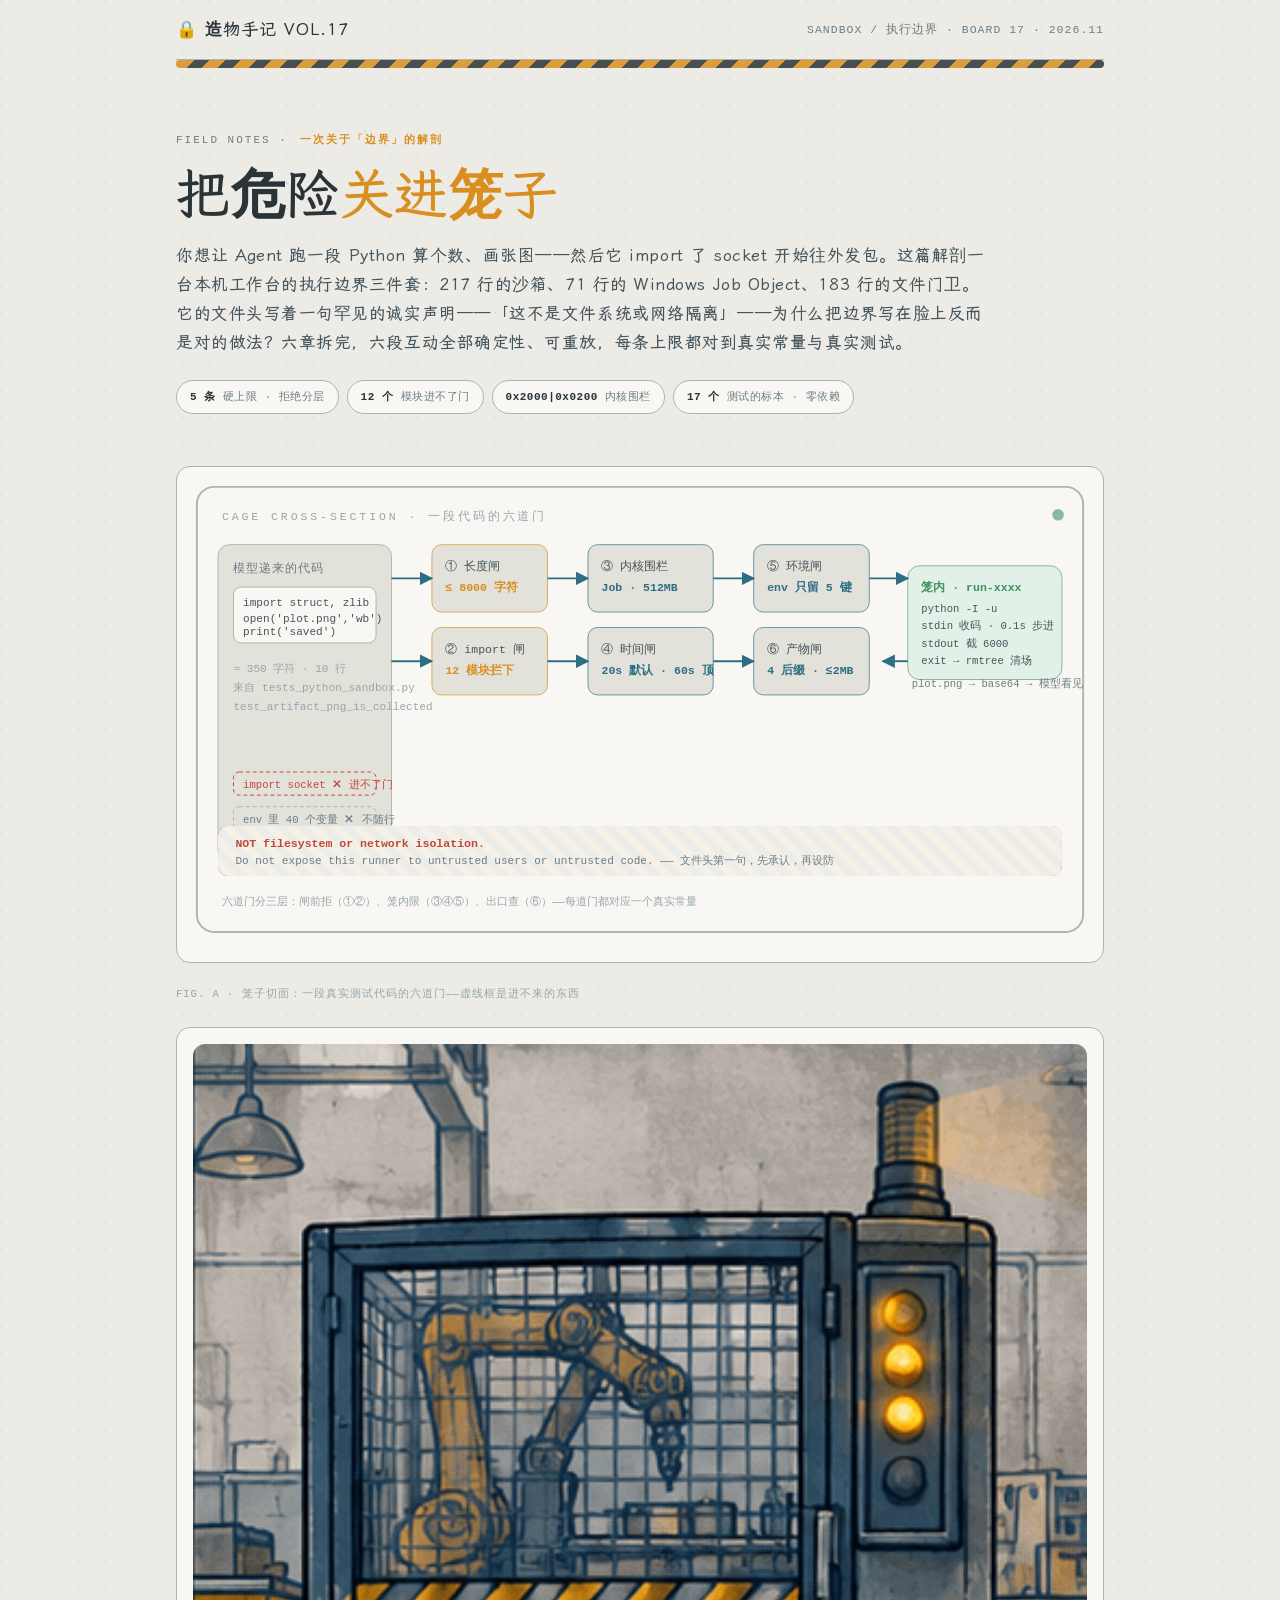
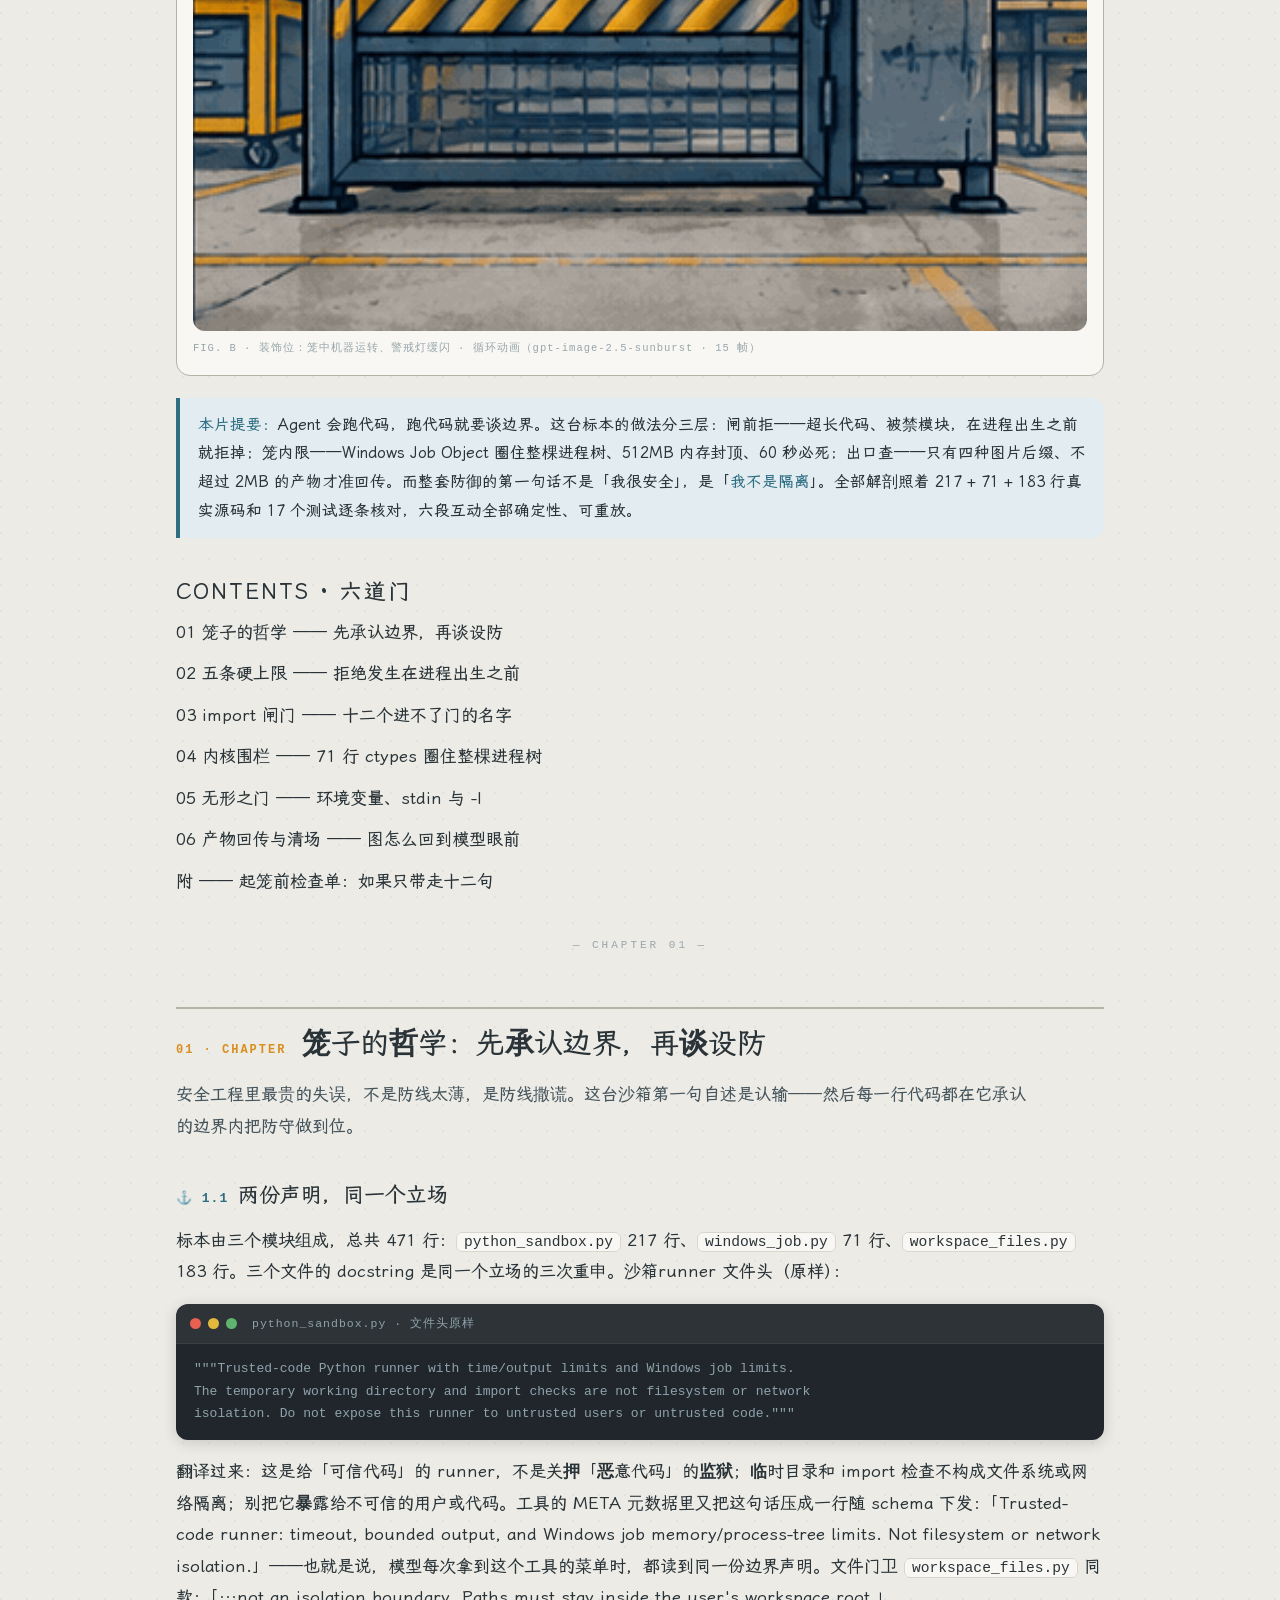
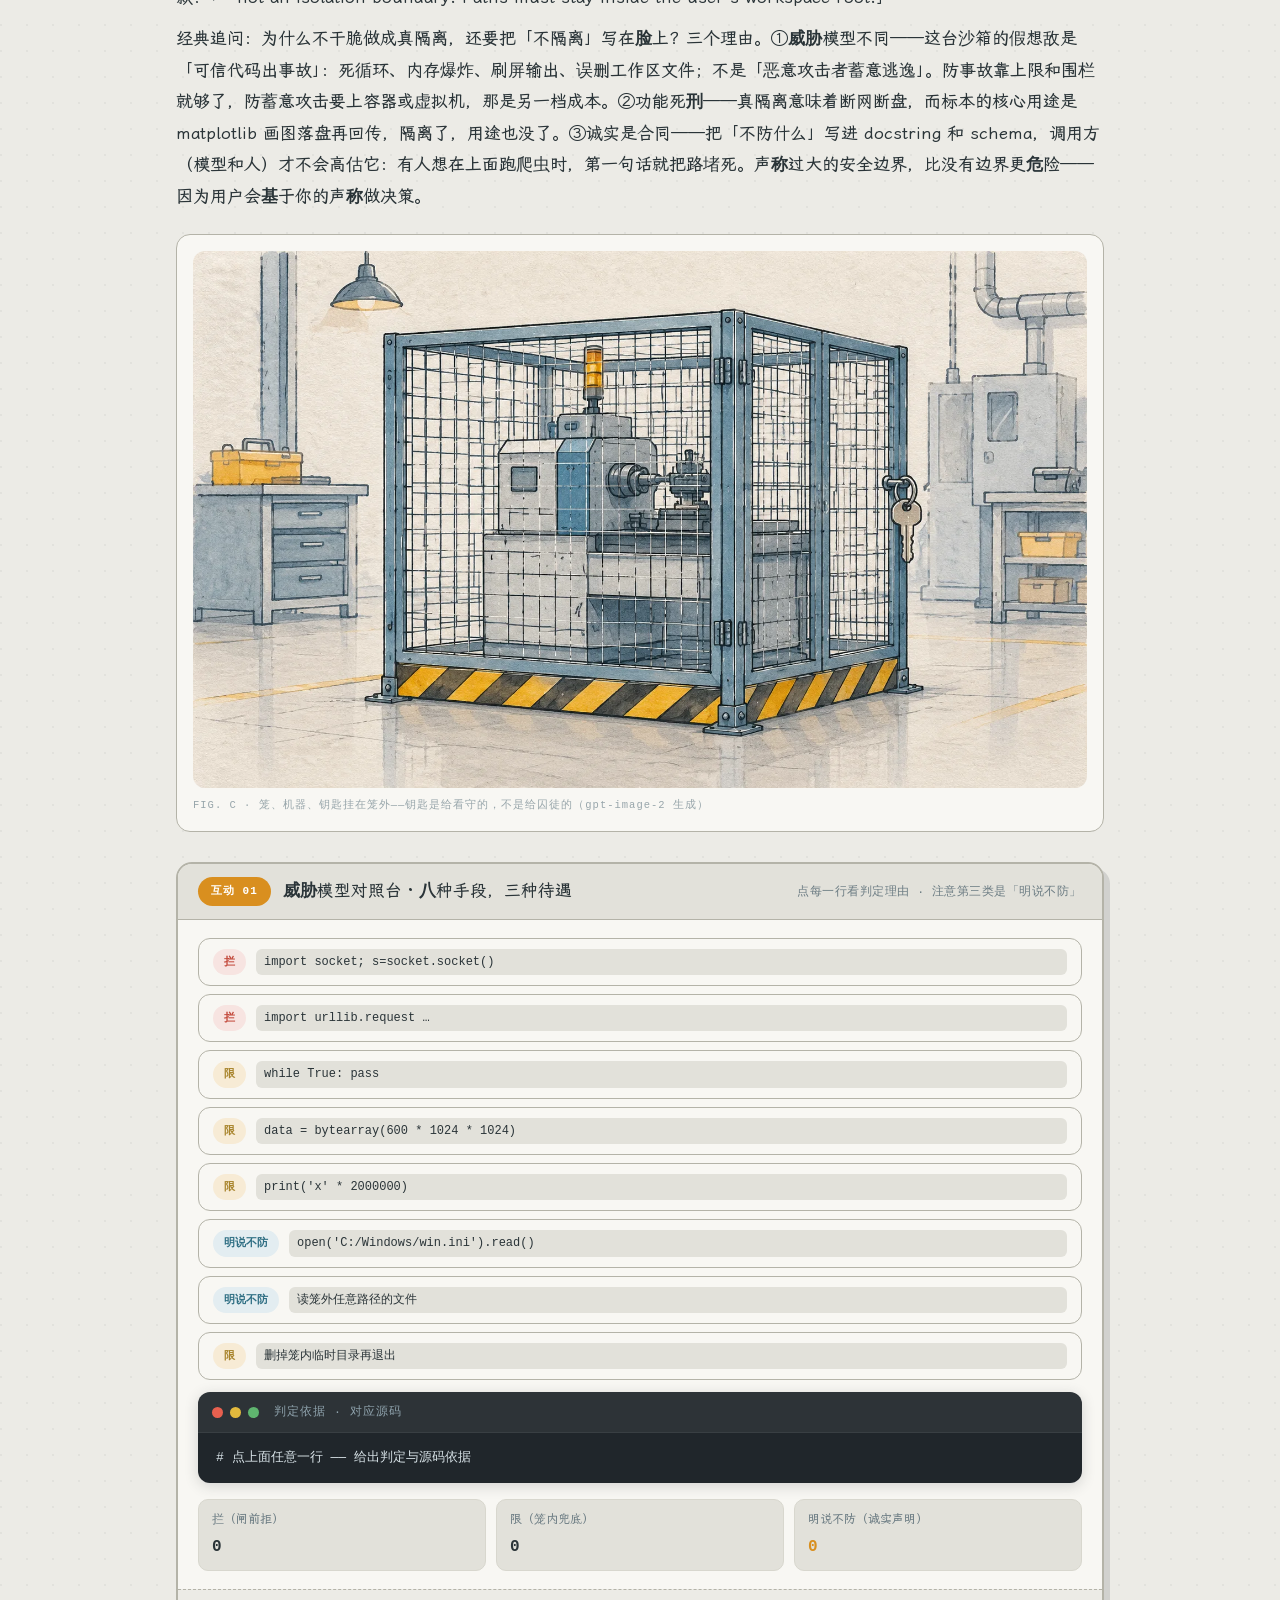
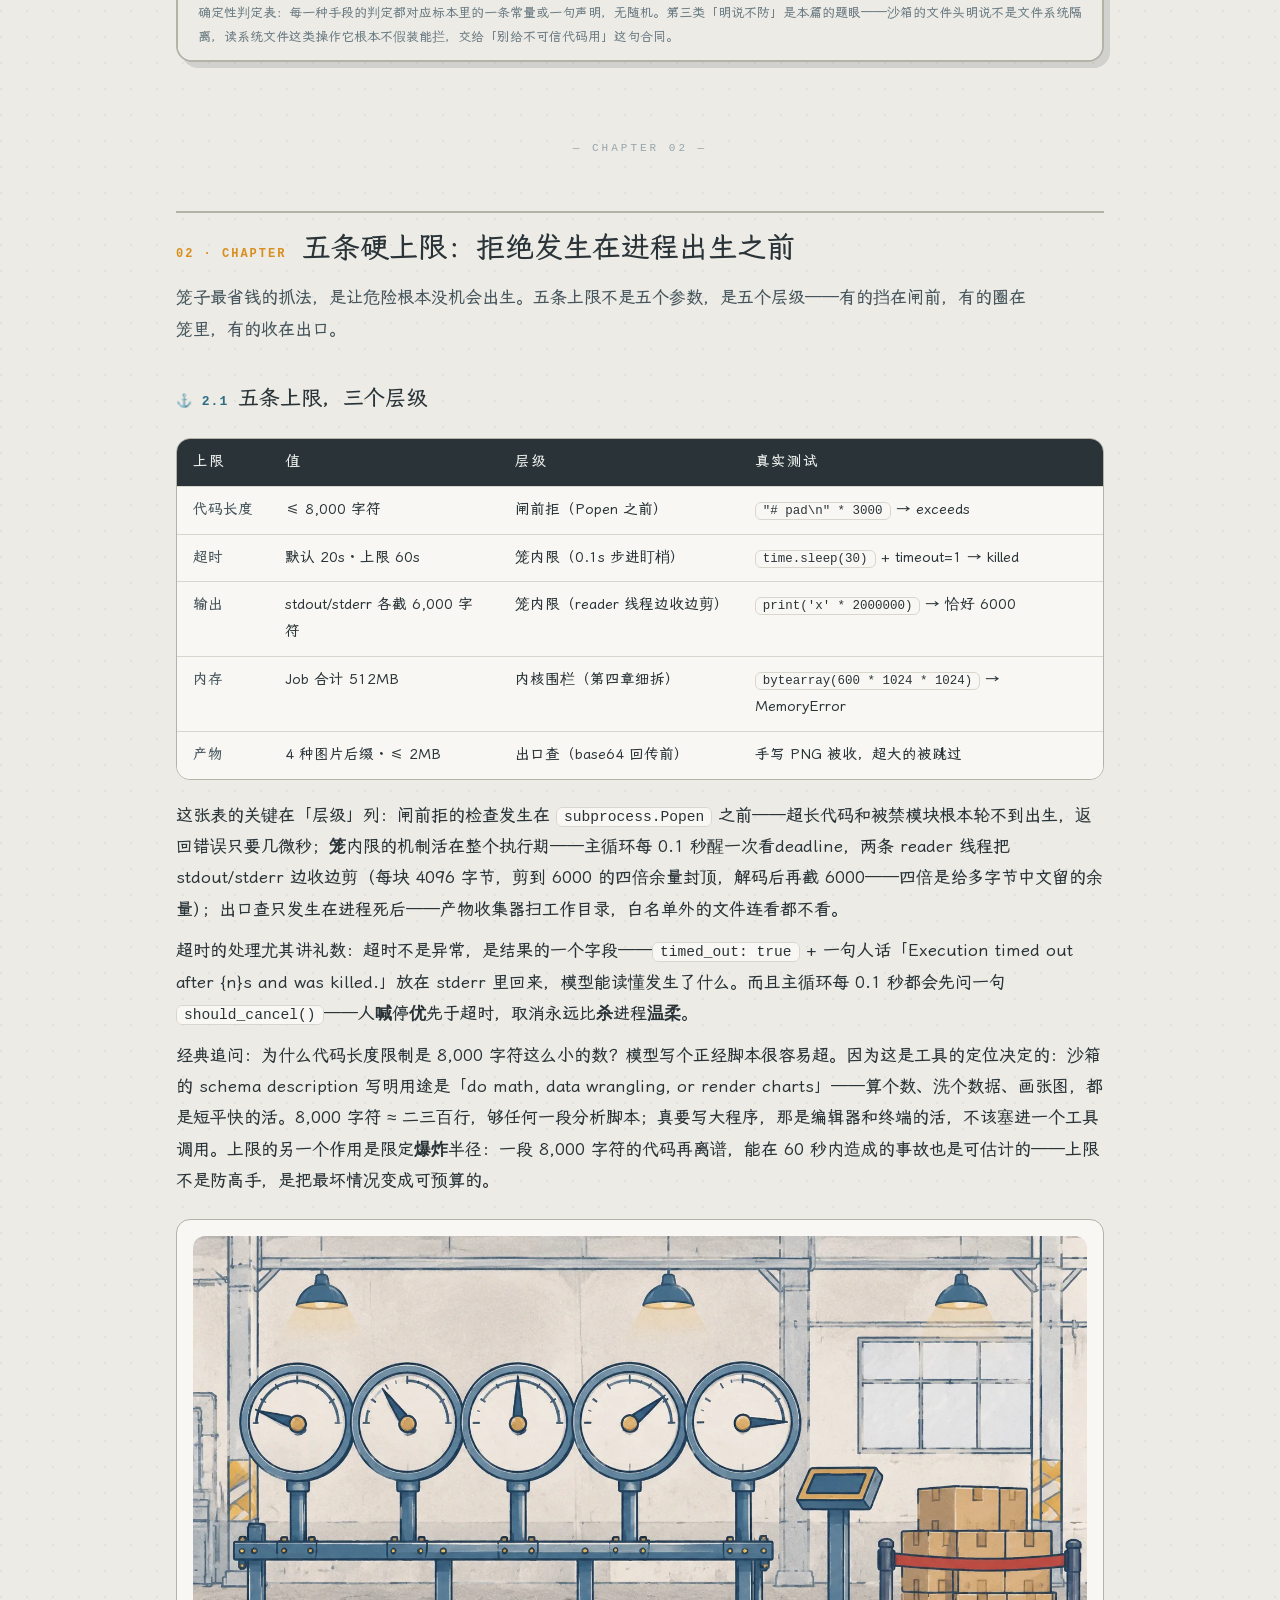
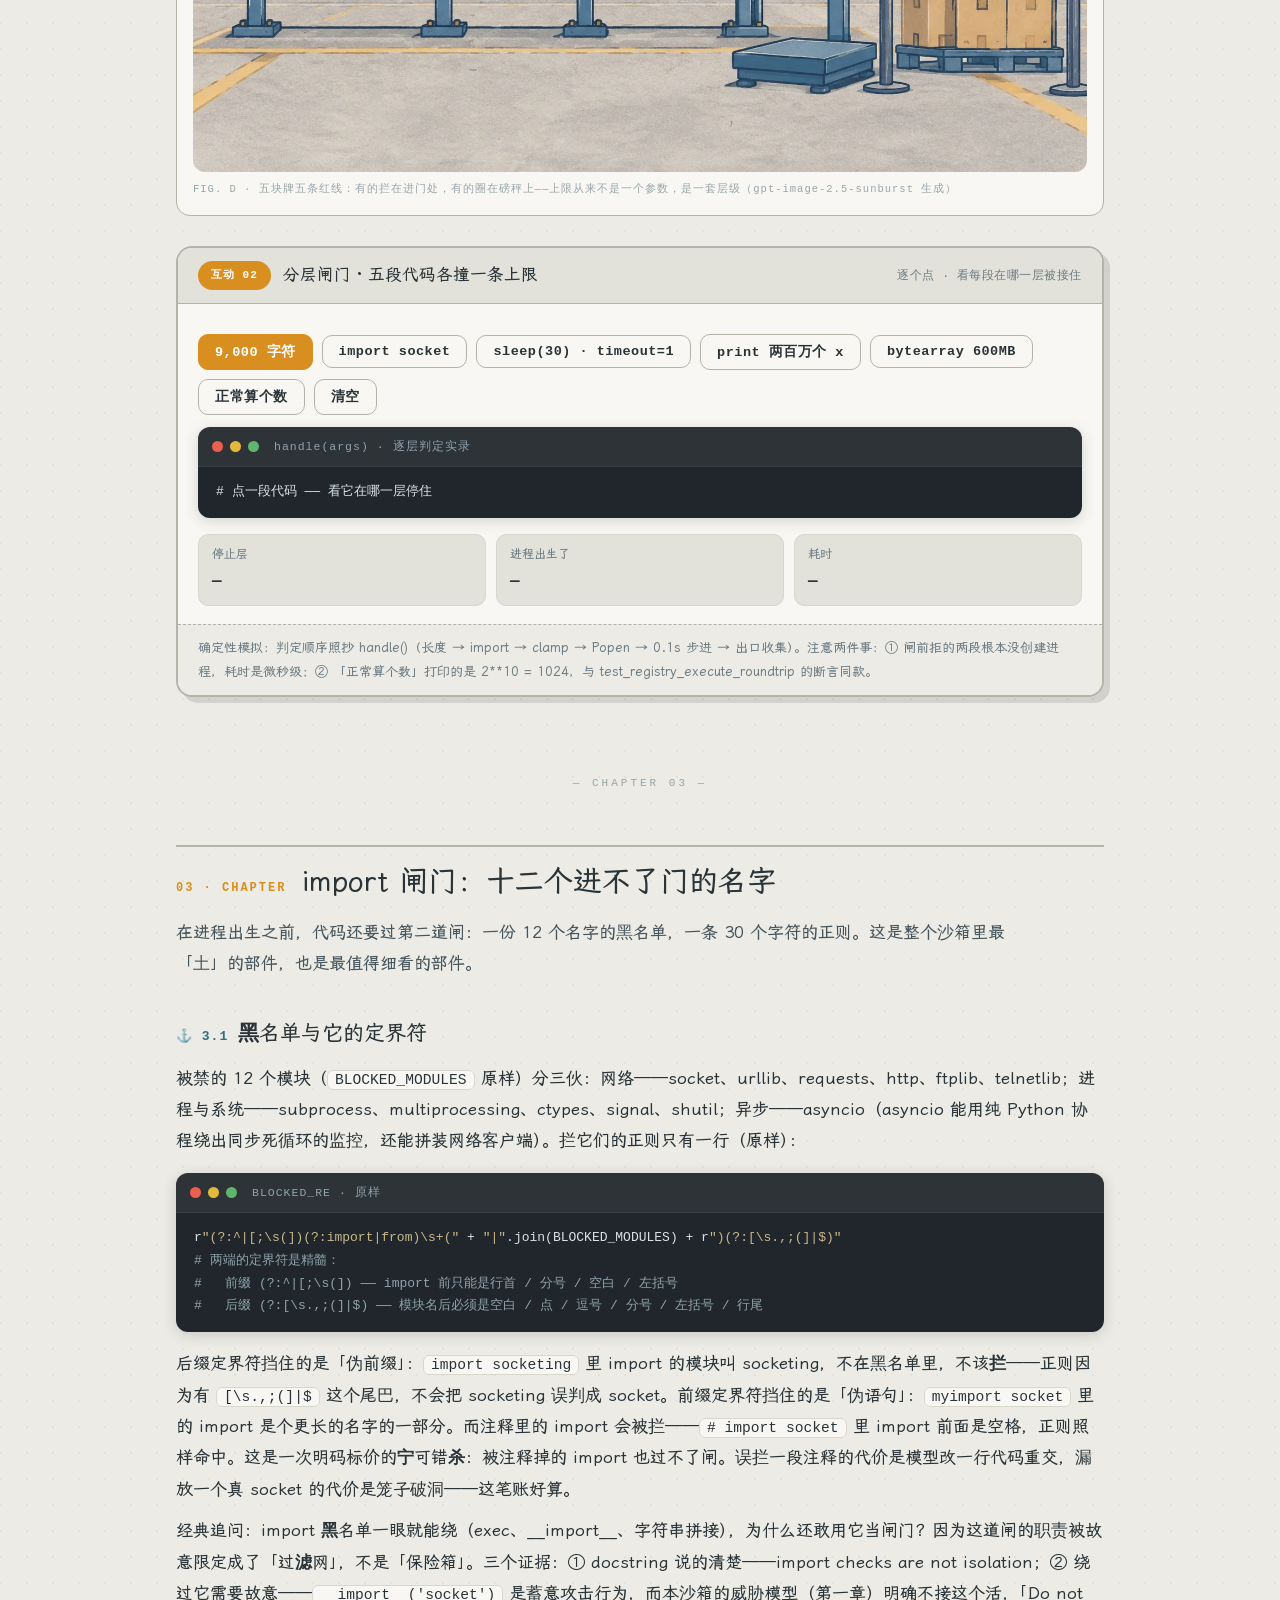
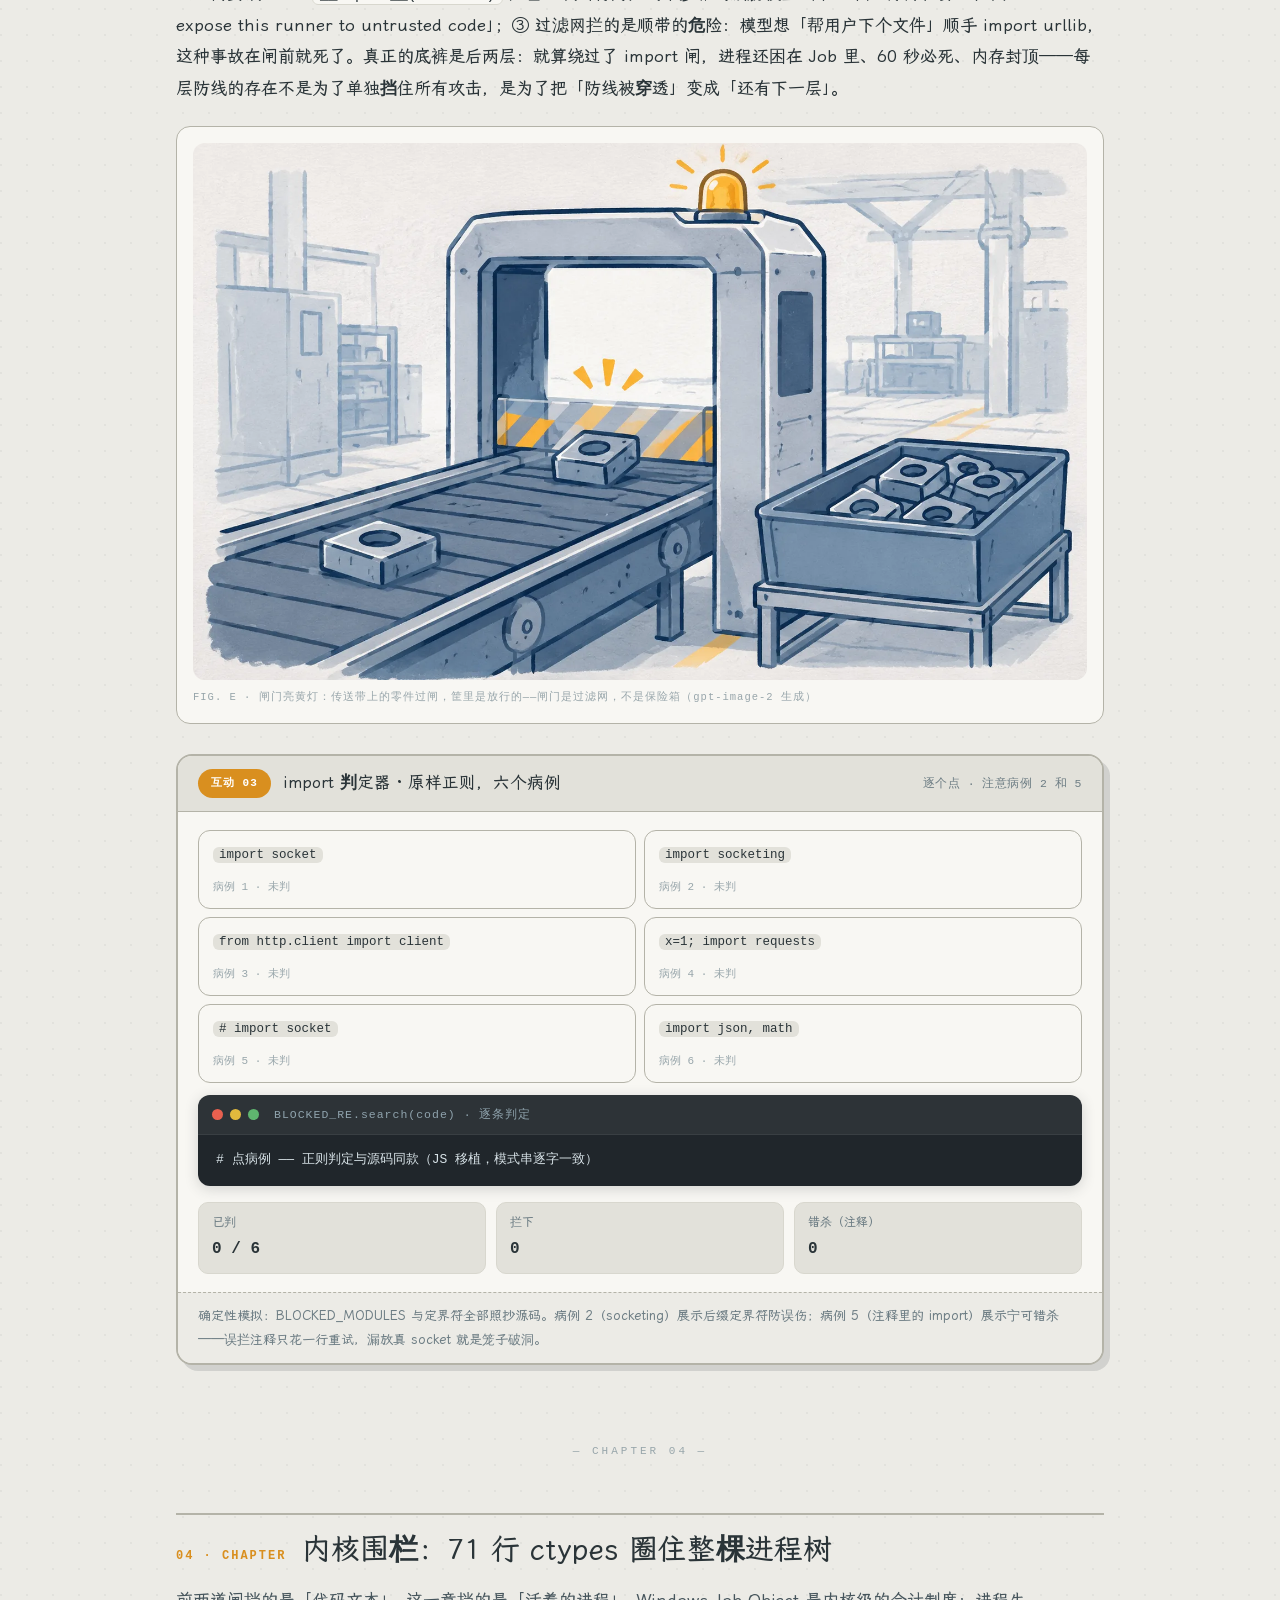
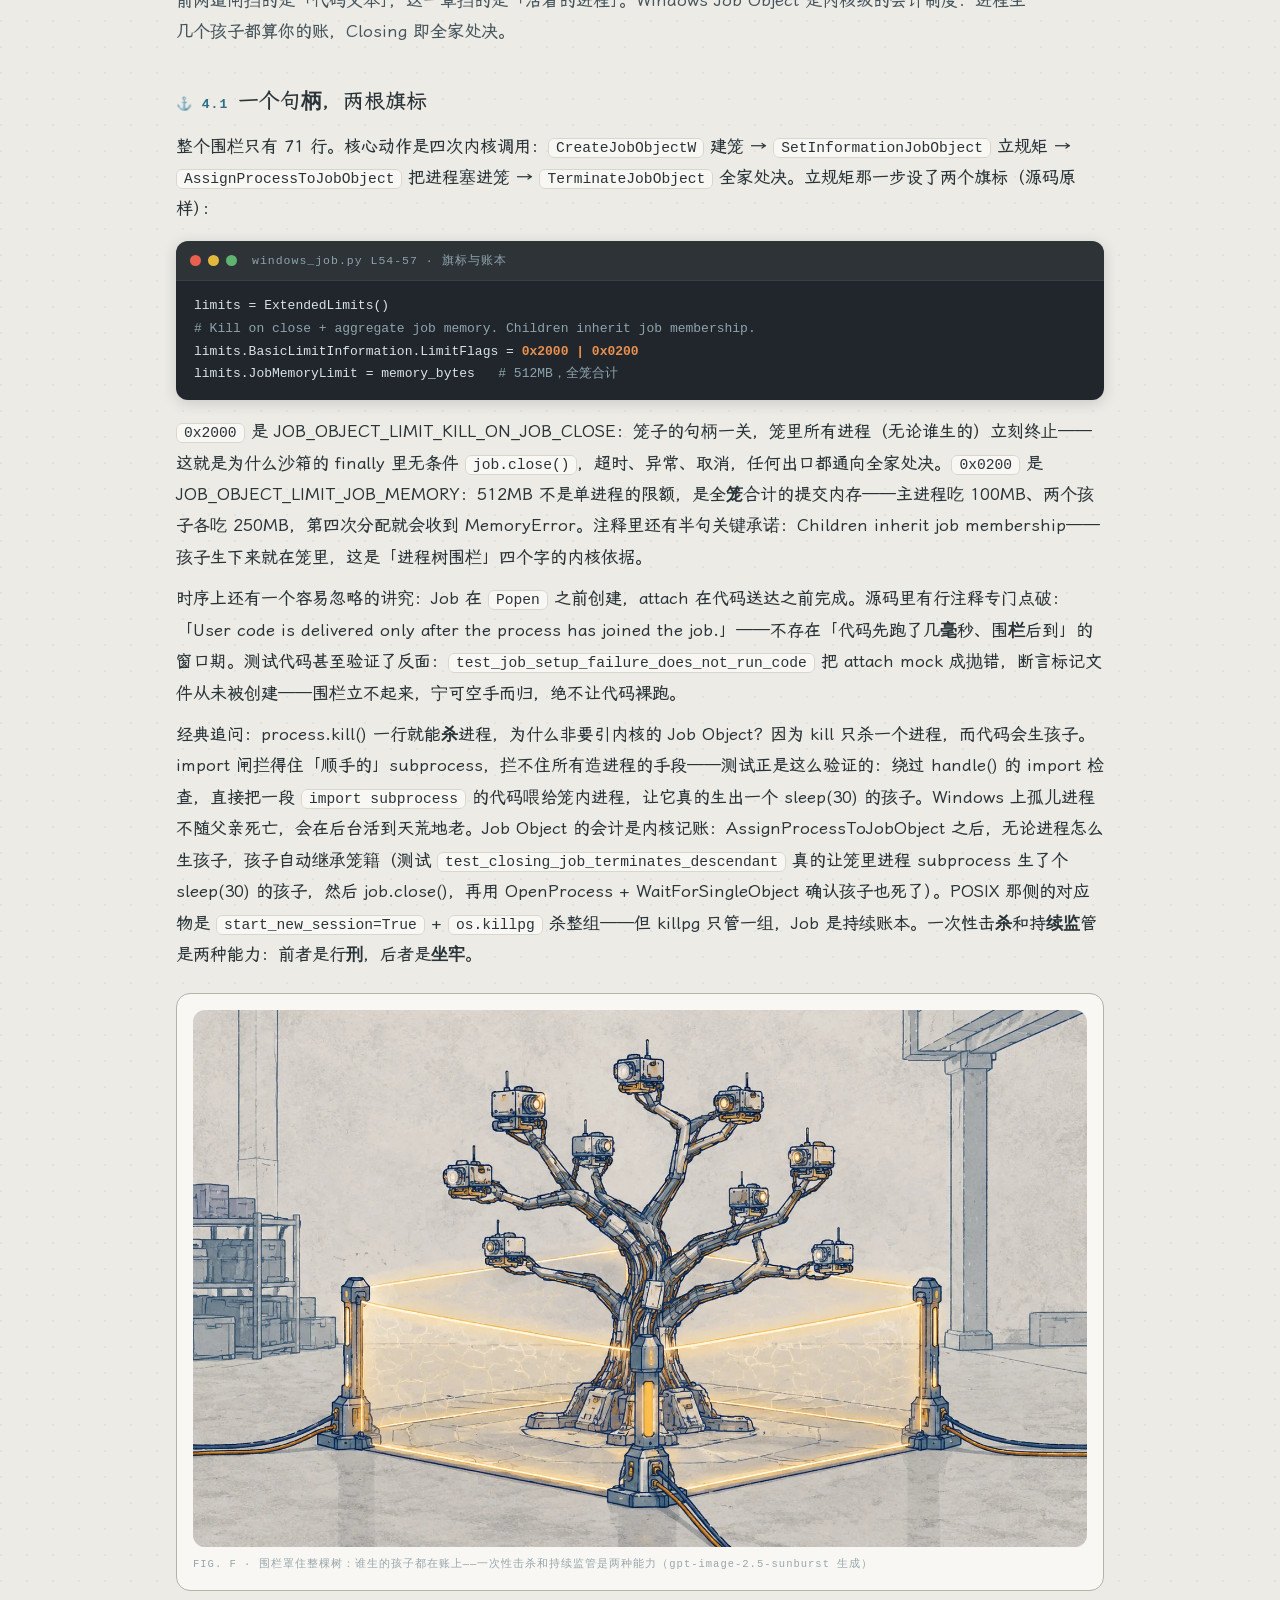
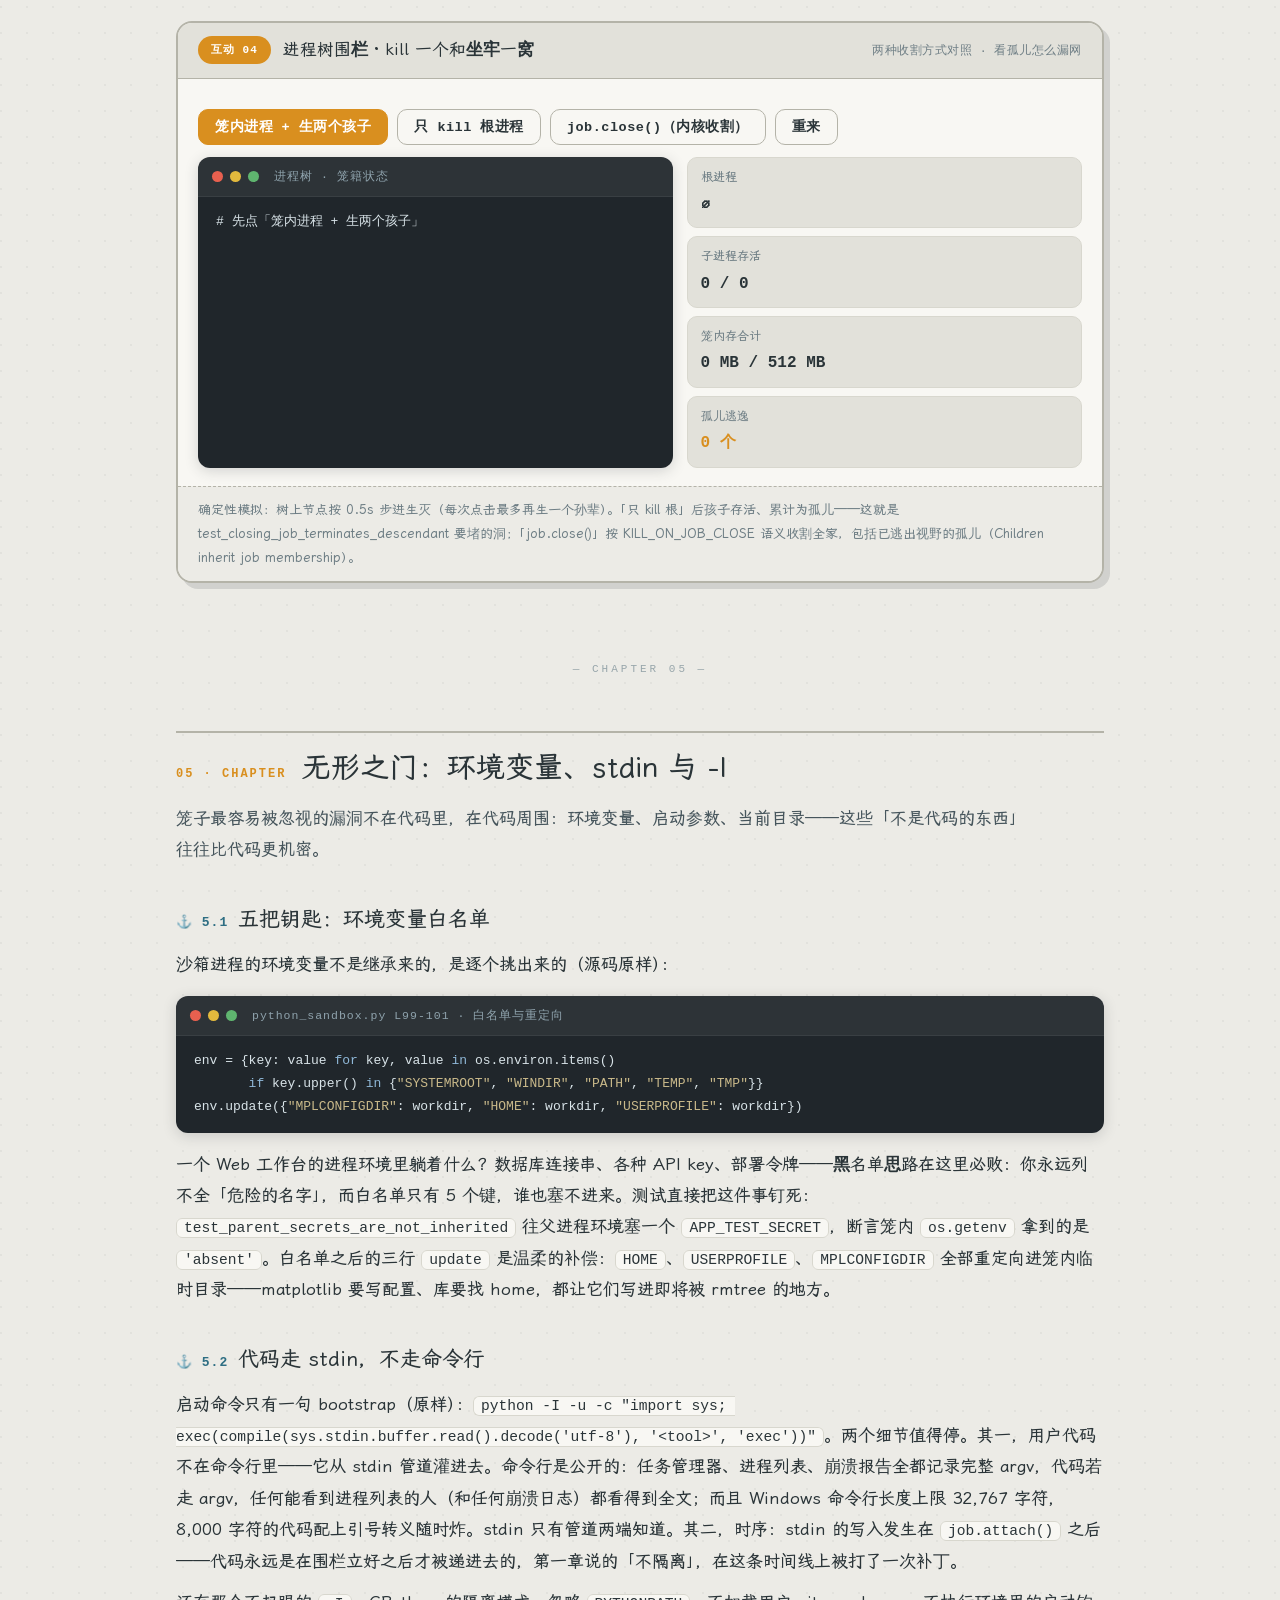
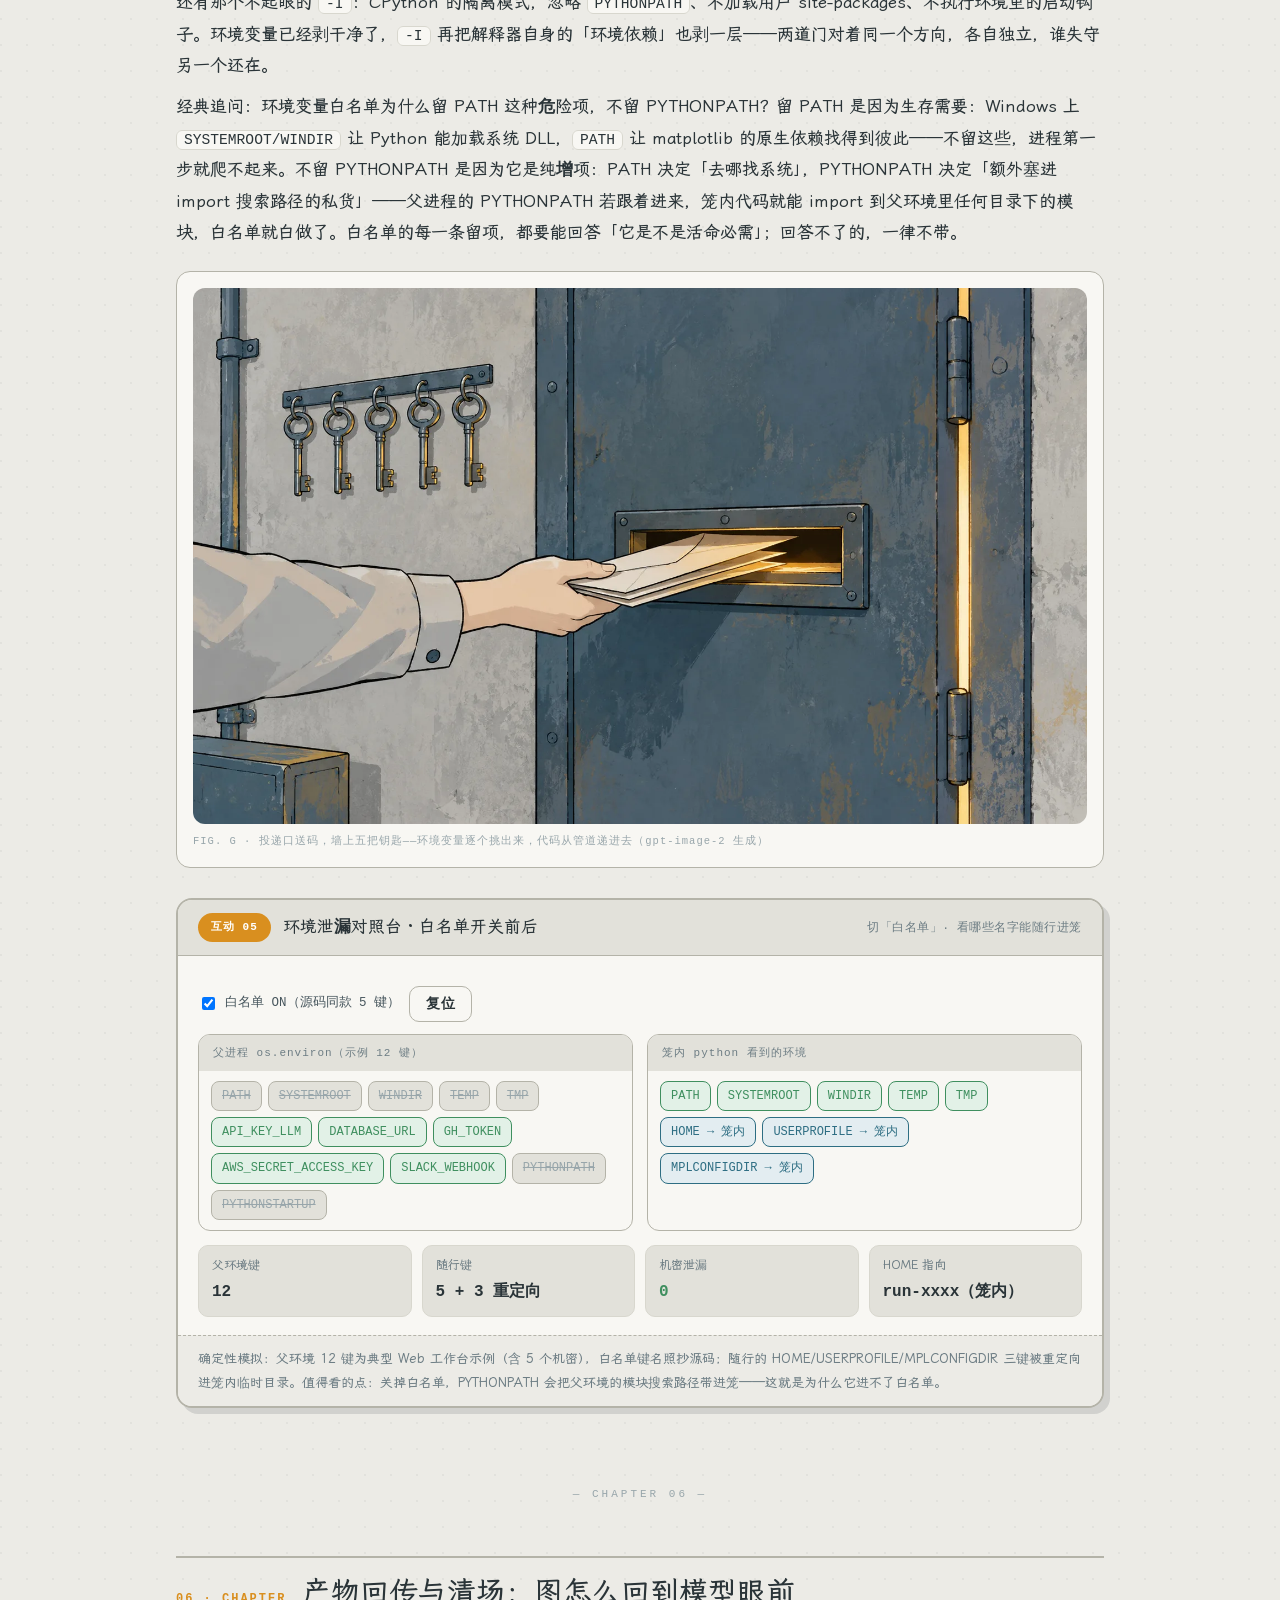
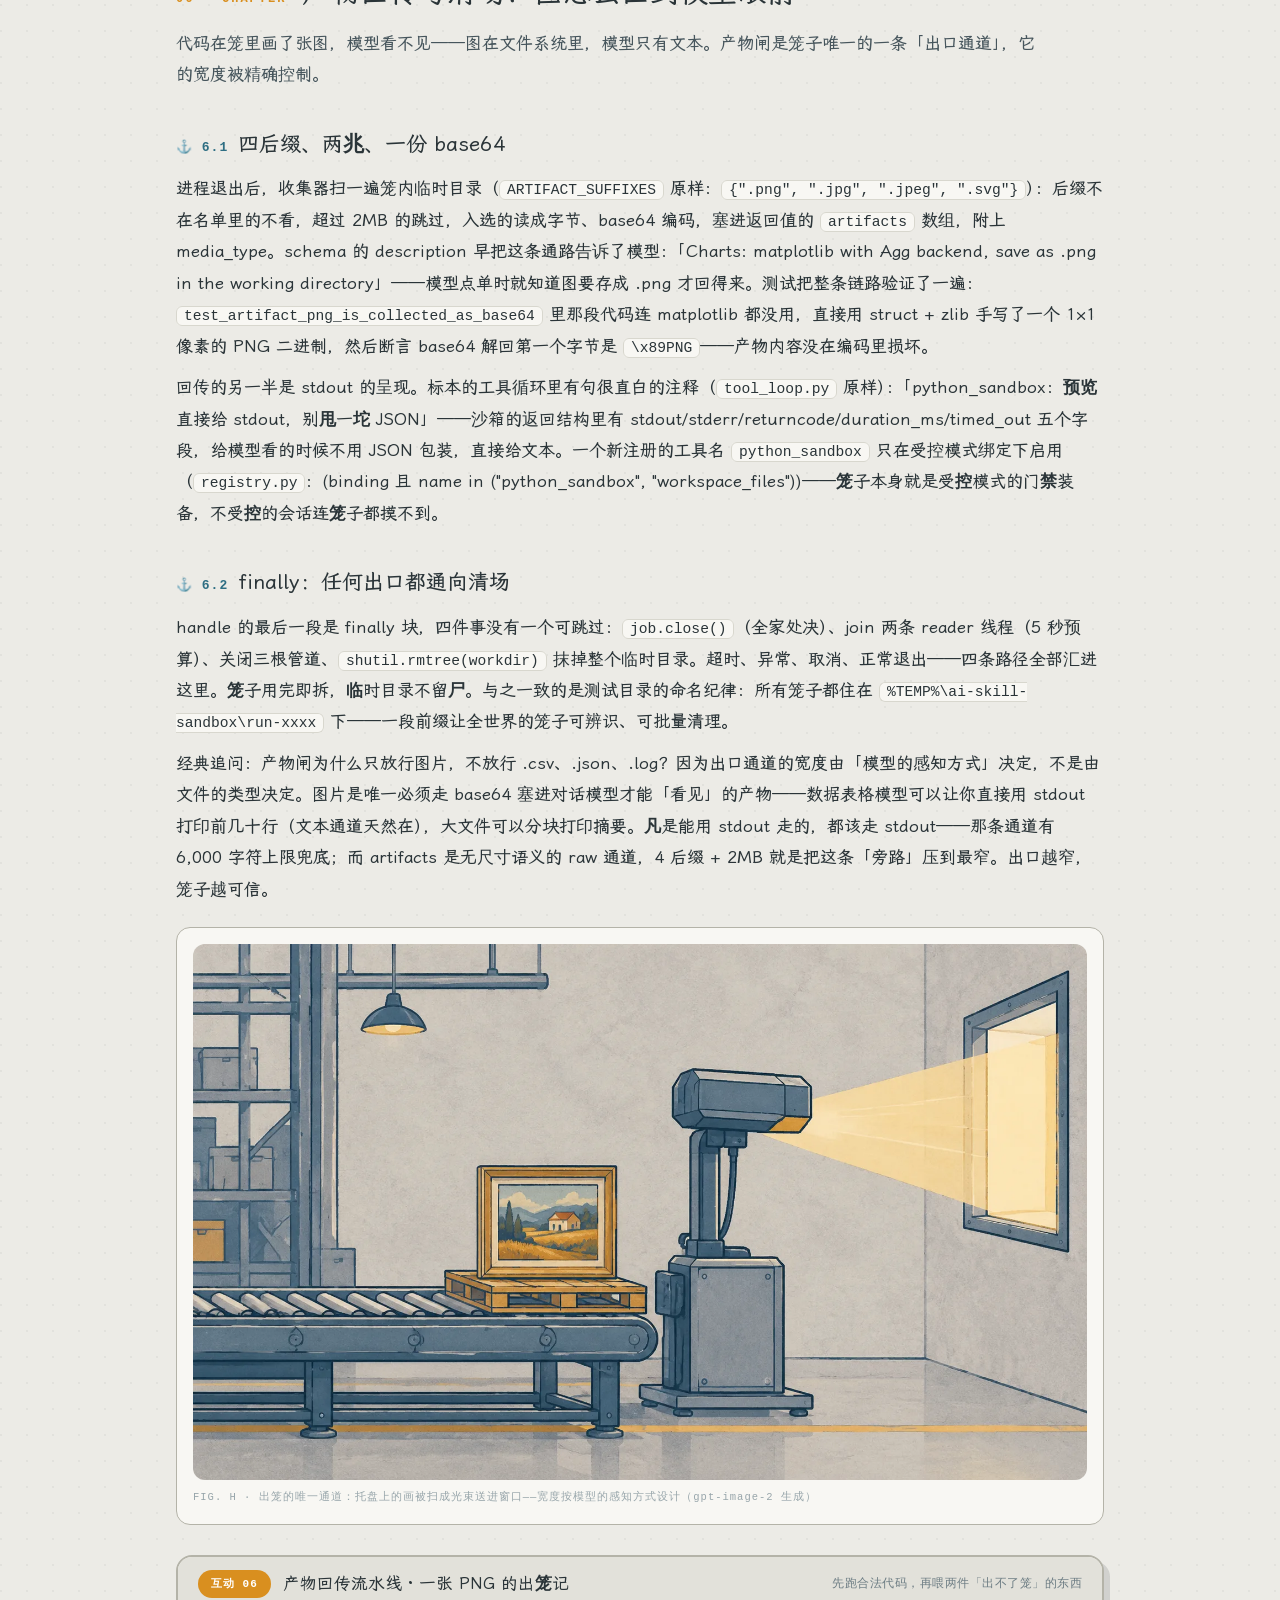
==== index.html @ 7093a80c "VOL.17 Sandbox: six chapters, six deterministic demos, seven GPT-family illustrations" ====
<!DOCTYPE html>
<html lang="zh-CN">
<head>
<meta charset="UTF-8">
<meta name="viewport" content="width=device-width, initial-scale=1.0">
<title>把危险关进笼子 · 造物手记 VOL.17</title>
<link rel="icon" href="data:,">
<link rel="stylesheet" href="assets/style.css">
</head>
<body>
<div class="wrap">
<div class="topbar">
  <div class="brand">🔒 造物手记 VOL.17</div>
  <div class="edition">SANDBOX / 执行边界 · BOARD 17 · 2026.11</div>
</div>
<div class="hazard"></div>
<div class="hero">
  <div class="eyebrow">FIELD NOTES · <b>一次关于「边界」的解剖</b></div>
  <h1>把危险<em>关进笼子</em>
  <span class="sub">你想让 Agent 跑一段 Python 算个数、画张图——然后它 import 了 socket 开始往外发包。这篇解剖一台本机工作台的执行边界三件套：217 行的沙箱、71 行的 Windows Job Object、183 行的文件门卫。它的文件头写着一句罕见的诚实声明——<b>「这不是文件系统或网络隔离」</b>——为什么把边界写在脸上反而是对的做法？六章拆完，六段互动全部确定性、可重放，每条上限都对到真实常量与真实测试。</span>
  </h1>
  <div class="hero-meta">
    <span class="pill"><b>5 条</b> 硬上限 · 拒绝分层</span>
    <span class="pill"><b>12 个</b> 模块进不了门</span>
    <span class="pill"><b>0x2000|0x0200</b> 内核围栏</span>
    <span class="pill"><b>17 个</b> 测试的标本 · 零依赖</span>
  </div>
</div>
<div class="fig">
<svg viewBox="0 0 928 470" width="100%" role="img" aria-label="笼子切面：一段代码要过六道门才能进笼、出笼">
  <defs>
    <marker id="sar" viewBox="0 0 10 10" refX="9" refY="5" markerWidth="7" markerHeight="7" orient="auto"><path d="M0 0L10 5L0 10z" fill="var(--steel)"/></marker>
    <pattern id="hz" width="16" height="16" patternTransform="rotate(-45)" patternUnits="userSpaceOnUse"><rect width="8" height="16" fill="var(--ink)"/><rect x="8" width="8" height="16" fill="var(--orange)"/></pattern>
  </defs>
  <rect x="4" y="4" width="920" height="462" rx="18" fill="var(--card)" stroke="var(--line-strong)" stroke-width="2"/>
  <text x="30" y="38" font-family="Consolas,monospace" font-size="12" letter-spacing="3" fill="var(--faint)">CAGE CROSS-SECTION · 一段代码的六道门</text>
  <circle cx="898" cy="33" r="6" fill="var(--green)"><animate attributeName="opacity" values="1;.25;1" dur="1.6s" repeatCount="indefinite"/></circle>
  <rect x="26" y="64" width="180" height="330" rx="12" fill="var(--paper-deep)" stroke="var(--line-strong)"/>
  <text x="42" y="92" font-family="Consolas,monospace" font-size="12" fill="var(--muted)" letter-spacing="1">模型递来的代码</text>
  <g font-family="Consolas,monospace" font-size="11.5" fill="var(--ink-soft)">
    <rect x="42" y="108" width="148" height="58" rx="8" fill="var(--card)" stroke="var(--line-strong)"/>
    <text x="52" y="128">import struct, zlib</text>
    <text x="52" y="144">open('plot.png','wb')</text>
    <text x="52" y="158">print('saved')</text>
    <text x="42" y="196" fill="var(--faint)">≈ 350 字符 · 10 行</text>
    <text x="42" y="216" fill="var(--faint)">来自 tests_python_sandbox.py</text>
    <text x="42" y="236" fill="var(--faint)">test_artifact_png_is_collected</text>
  </g>
  <rect x="42" y="300" width="148" height="24" rx="6" fill="none" stroke="var(--red)" stroke-dasharray="4 3"/>
  <text x="52" y="317" font-family="Consolas,monospace" font-size="11" fill="var(--red)">import socket ✕ 进不了门</text>
  <rect x="42" y="336" width="148" height="24" rx="6" fill="none" stroke="var(--line-strong)" stroke-dasharray="4 3"/>
  <text x="52" y="353" font-family="Consolas,monospace" font-size="11" fill="var(--muted)">env 里 40 个变量 ✕ 不随行</text>
  <g font-family="Consolas,monospace" font-size="12">
    <g><rect x="248" y="64" width="120" height="70" rx="10" fill="var(--paper-deep)" stroke="var(--orange)" stroke-opacity=".7"/><text x="262" y="90" fill="var(--ink-soft)">① 长度闸</text><text x="262" y="112" fill="var(--orange)" font-weight="700">≤ 8000 字符</text><path d="M206 99 H248" stroke="var(--steel)" stroke-width="2" marker-end="url(#sar)"/></g>
    <g><rect x="248" y="150" width="120" height="70" rx="10" fill="var(--paper-deep)" stroke="var(--orange)" stroke-opacity=".7"/><text x="262" y="176" fill="var(--ink-soft)">② import 闸</text><text x="262" y="198" fill="var(--orange)" font-weight="700">12 模块拦下</text><path d="M206 185 H248" stroke="var(--steel)" stroke-width="2" marker-end="url(#sar)"/></g>
    <g><rect x="410" y="64" width="130" height="70" rx="10" fill="var(--paper-deep)" stroke="var(--steel)" stroke-opacity=".7"/><text x="424" y="90" fill="var(--ink-soft)">③ 内核围栏</text><text x="424" y="112" fill="var(--steel)" font-weight="700">Job · 512MB</text><path d="M368 99 H410" stroke="var(--steel)" stroke-width="2" marker-end="url(#sar)"/></g>
    <g><rect x="410" y="150" width="130" height="70" rx="10" fill="var(--paper-deep)" stroke="var(--steel)" stroke-opacity=".7"/><text x="424" y="176" fill="var(--ink-soft)">④ 时间闸</text><text x="424" y="198" fill="var(--steel)" font-weight="700">20s 默认 · 60s 顶</text><path d="M368 185 H410" stroke="var(--steel)" stroke-width="2" marker-end="url(#sar)"/></g>
    <g><rect x="582" y="64" width="120" height="70" rx="10" fill="var(--paper-deep)" stroke="var(--steel)" stroke-opacity=".7"/><text x="596" y="90" fill="var(--ink-soft)">⑤ 环境闸</text><text x="596" y="112" fill="var(--steel)" font-weight="700">env 只留 5 键</text><path d="M540 99 H582" stroke="var(--steel)" stroke-width="2" marker-end="url(#sar)"/></g>
    <g><rect x="582" y="150" width="120" height="70" rx="10" fill="var(--paper-deep)" stroke="var(--steel)" stroke-opacity=".7"/><text x="596" y="176" fill="var(--ink-soft)">⑥ 产物闸</text><text x="596" y="198" fill="var(--steel)" font-weight="700">4 后缀 · ≤2MB</text><path d="M540 185 H582" stroke="var(--steel)" stroke-width="2" marker-end="url(#sar)"/></g>
  </g>
  <rect x="742" y="86" width="160" height="118" rx="12" fill="var(--green-soft)" stroke="var(--green)" stroke-opacity=".6"/>
  <text x="756" y="112" font-family="Consolas,monospace" font-size="12" fill="var(--green)" font-weight="700">笼内 · run-xxxx</text>
  <g font-family="Consolas,monospace" font-size="11" fill="var(--ink-soft)">
    <text x="756" y="134">python -I -u</text>
    <text x="756" y="152">stdin 收码 · 0.1s 步进</text>
    <text x="756" y="170">stdout 截 6000</text>
    <text x="756" y="188">exit → rmtree 清场</text>
  </g>
  <path d="M702 99 H742" stroke="var(--steel)" stroke-width="2" marker-end="url(#sar)"/>
  <path d="M742 185 H716" stroke="var(--steel)" stroke-width="2" marker-end="url(#sar)"/>
  <text x="746" y="212" font-family="Consolas,monospace" font-size="11" fill="var(--muted)">plot.png → base64 → 模型看见</text>
  <rect x="26" y="356" width="876" height="52" rx="10" fill="url(#hz)" opacity=".92"/>
  <rect x="26" y="356" width="876" height="52" rx="10" fill="var(--card)" opacity=".94"/>
  <text x="44" y="378" font-family="Consolas,monospace" font-size="12" fill="var(--red)" font-weight="700">NOT filesystem or network isolation.</text>
  <text x="44" y="396" font-family="Consolas,monospace" font-size="11.5" fill="var(--muted)">Do not expose this runner to untrusted users or untrusted code. —— 文件头第一句，先承认，再设防</text>
  <text x="30" y="438" font-family="Consolas,monospace" font-size="11" fill="var(--faint)">六道门分三层：闸前拒（①②）、笼内限（③④⑤）、出口查（⑥）——每道门都对应一个真实常量</text>
</svg>
</div>
<div class="fig-cap">FIG. A · 笼子切面：一段真实测试代码的六道门——虚线框是进不来的东西</div>
<div class="fig">
<img src="assets/hero-loop.gif" alt="笼中机器运转、警戒灯闪烁的循环动画" loading="lazy" style="width:100%;border-radius:12px;display:block">
<div class="fig-cap">FIG. B · 装饰位：笼中机器运转、警戒灯缓闪 · 循环动画（gpt-image-2.5-sunburst · 15 帧）</div>
</div>
<div class="note"><b>本片提要：</b>Agent 会跑代码，跑代码就要谈边界。这台标本的做法分三层：闸前拒——超长代码、被禁模块，在进程出生之前就拒掉；笼内限——Windows Job Object 圈住整棵进程树、512MB 内存封顶、60 秒必死；出口查——只有四种图片后缀、不超过 2MB 的产物才准回传。而整套防御的第一句话不是「我很安全」，是「<b>我不是隔离</b>」。全部解剖照着 217 + 71 + 183 行真实源码和 17 个测试逐条核对，六段互动全部确定性、可重放。</div>
<h2 style="font-size:22px;letter-spacing:2px;margin:40px 0 4px">CONTENTS · 六道门</h2>
<div class="pack" style="display:block">
  <p>01 笼子的哲学 —— 先承认边界，再谈设防</p>
  <p>02 五条硬上限 —— 拒绝发生在进程出生之前</p>
  <p>03 import 闸门 —— 十二个进不了门的名字</p>
  <p>04 内核围栏 —— 71 行 ctypes 圈住整棵进程树</p>
  <p>05 无形之门 —— 环境变量、stdin 与 -I</p>
  <p>06 产物回传与清场 —— 图怎么回到模型眼前</p>
  <p>附 —— 起笼前检查单：如果只带走十二句</p>
</div>
<div class="meridian">— CHAPTER 01 —</div>
<div class="chapter" id="ch1">
<div class="ch-head"><span class="ch-no">01 · CHAPTER</span><h2>笼子的哲学：先承认边界，再谈设防</h2></div>
<p class="ch-lead">安全工程里最贵的失误，不是防线太薄，是防线撒谎。这台沙箱第一句自述是认输——然后每一行代码都在它承认的边界内把防守做到位。</p>
<h3><span class="h3n">⚓ 1.1</span>两份声明，同一个立场</h3>
<p>标本由三个模块组成，总共 <b>471 行</b>：<code>python_sandbox.py</code> 217 行、<code>windows_job.py</code> 71 行、<code>workspace_files.py</code> 183 行。三个文件的 docstring 是同一个立场的三次重申。沙箱runner 文件头（原样）：</p>
<div class="term">
<div class="term-head"><span class="d d1"></span><span class="d d2"></span><span class="d d3"></span><span class="tt">python_sandbox.py · 文件头原样</span></div>
<pre><span class="c">"""Trusted-code Python runner with time/output limits and Windows job limits.</span>
<span class="c">The temporary working directory and import checks are not filesystem or network</span>
<span class="c">isolation. Do not expose this runner to untrusted users or untrusted code."""</span></pre>
</div>
<p>翻译过来：<b>这是给「可信代码」的 runner，不是关押「恶意代码」的监狱；临时目录和 import 检查不构成文件系统或网络隔离；别把它暴露给不可信的用户或代码。</b>工具的 META 元数据里又把这句话压成一行随 schema 下发：「Trusted-code runner: timeout, bounded output, and Windows job memory/process-tree limits. <b>Not filesystem or network isolation.</b>」——也就是说，模型每次拿到这个工具的菜单时，都读到同一份边界声明。文件门卫 <code>workspace_files.py</code> 同款：「…not an isolation boundary. Paths must stay inside the user's workspace root.」</p>
<p><b>经典追问：为什么不干脆做成真隔离，还要把「不隔离」写在脸上？</b>三个理由。①<strong>威胁模型不同</strong>——这台沙箱的假想敌是「可信代码出事故」：死循环、内存爆炸、刷屏输出、误删工作区文件；不是「恶意攻击者蓄意逃逸」。防事故靠上限和围栏就够了，防蓄意攻击要上容器或虚拟机，那是另一档成本。②<strong>功能死刑</strong>——真隔离意味着断网断盘，而标本的核心用途是 matplotlib 画图落盘再回传，隔离了，用途也没了。③<strong>诚实是合同</strong>——把「不防什么」写进 docstring 和 schema，调用方（模型和人）才不会高估它：有人想在上面跑爬虫时，第一句话就把路堵死。<b>声称过大的安全边界，比没有边界更危险——因为用户会基于你的声称做决策。</b></p>
<div class="fig"><img src="assets/ch1-cage.webp" alt="车间里关着小机器的金属笼" loading="lazy" style="width:100%;border-radius:12px;display:block">
<div class="fig-cap">FIG. C · 笼、机器、钥匙挂在笼外——钥匙是给看守的，不是给囚徒的（gpt-image-2 生成）</div>
</div>
<div class="demo" id="d1">
  <div class="demo-head">
    <span class="demo-tag">互动 01</span>
    <span class="demo-title">威胁模型对照台 · 八种手段，三种待遇</span>
    <span class="demo-hint">点每一行看判定理由 · 注意第三类是「明说不防」</span>
  </div>
  <div class="demo-body">
    <div id="d1-rows" style="display:flex;flex-direction:column;gap:8px"></div>
    <div class="term" style="margin-top:12px">
      <div class="term-head"><span class="d d1"></span><span class="d d2"></span><span class="d d3"></span><span class="tt">判定依据 · 对应源码</span></div>
      <pre id="d1-term"># 点上面任意一行 —— 给出判定与源码依据</pre>
    </div>
    <div class="readout">
      <div class="rd">拦（闸前拒）<b id="d1-block">0</b></div>
      <div class="rd">限（笼内兜底）<b id="d1-cap">0</b></div>
      <div class="rd">明说不防（诚实声明）<b id="d1-dis" class="hot">0</b></div>
    </div>
  </div>
  <div class="demo-foot">确定性判定表：每一种手段的判定都对应标本里的一条常量或一句声明，无随机。第三类「明说不防」是本篇的题眼——沙箱的文件头明说不是文件系统隔离，读系统文件这类操作它根本不假装能拦，交给「别给不可信代码用」这句合同。</div>
</div>
</div>
<div class="meridian">— CHAPTER 02 —</div>
<div class="chapter" id="ch2">
<div class="ch-head"><span class="ch-no">02 · CHAPTER</span><h2>五条硬上限：拒绝发生在进程出生之前</h2></div>
<p class="ch-lead">笼子最省钱的抓法，是让危险根本没机会出生。五条上限不是五个参数，是五个层级——有的挡在闸前，有的圈在笼里，有的收在出口。</p>
<h3><span class="h3n">⚓ 2.1</span>五条上限，三个层级</h3>
<div class="tbl-wrap"><table class="tbl">
<tr><th>上限</th><th>值</th><th>层级</th><th>真实测试</th></tr>
<tr><td class="k">代码长度</td><td>≤ 8,000 字符</td><td>闸前拒（Popen 之前）</td><td><code>"# pad\n" * 3000</code> → exceeds</td></tr>
<tr><td class="k">超时</td><td>默认 20s · 上限 60s</td><td>笼内限（0.1s 步进盯梢）</td><td><code>time.sleep(30)</code> + timeout=1 → killed</td></tr>
<tr><td class="k">输出</td><td>stdout/stderr 各截 6,000 字符</td><td>笼内限（reader 线程边收边剪）</td><td><code>print('x' * 2000000)</code> → 恰好 6000</td></tr>
<tr><td class="k">内存</td><td>Job 合计 512MB</td><td>内核围栏（第四章细拆）</td><td><code>bytearray(600 * 1024 * 1024)</code> → MemoryError</td></tr>
<tr><td class="k">产物</td><td>4 种图片后缀 · ≤ 2MB</td><td>出口查（base64 回传前）</td><td>手写 PNG 被收，超大的被跳过</td></tr>
</table></div>
<p>这张表的关键在「层级」列：<b>闸前拒</b>的检查发生在 <code>subprocess.Popen</code> 之前——超长代码和被禁模块根本轮不到出生，返回错误只要几微秒；<b>笼内限</b>的机制活在整个执行期——主循环每 0.1 秒醒一次看deadline，两条 reader 线程把 stdout/stderr 边收边剪（每块 4096 字节，剪到 6000 的四倍余量封顶，解码后再截 6000——四倍是给多字节中文留的余量）；<b>出口查</b>只发生在进程死后——产物收集器扫工作目录，白名单外的文件连看都不看。</p>
<p>超时的处理尤其讲礼数：超时不是异常，是结果的一个字段——<code>timed_out: true</code> + 一句人话「Execution timed out after {n}s and was killed.」放在 stderr 里回来，模型能读懂发生了什么。而且主循环每 0.1 秒都会先问一句 <code>should_cancel()</code>——<b>人喊停优先于超时，取消永远比杀进程温柔</b>。</p>
<p><b>经典追问：为什么代码长度限制是 8,000 字符这么小的数？模型写个正经脚本很容易超。</b>因为这是工具的定位决定的：沙箱的 schema description 写明用途是「do math, data wrangling, or render charts」——算个数、洗个数据、画张图，都是短平快的活。8,000 字符 ≈ 二三百行，够任何一段分析脚本；真要写大程序，那是编辑器和终端的活，不该塞进一个工具调用。上限的另一个作用是<b>限定爆炸半径</b>：一段 8,000 字符的代码再离谱，能在 60 秒内造成的事故也是可估计的——上限不是防高手，是把最坏情况变成可预算的。</p>
<div class="fig"><img src="assets/ch2-limits.webp" alt="五块限重指示牌" loading="lazy" style="width:100%;border-radius:12px;display:block">
<div class="fig-cap">FIG. D · 五块牌五条红线：有的拦在进门处，有的圈在磅秤上——上限从来不是一个参数，是一套层级（gpt-image-2.5-sunburst 生成）</div>
</div>
<div class="demo" id="d2">
  <div class="demo-head">
    <span class="demo-tag">互动 02</span>
    <span class="demo-title">分层闸门 · 五段代码各撞一条上限</span>
    <span class="demo-hint">逐个点 · 看每段在哪一层被接住</span>
  </div>
  <div class="demo-body">
    <div class="btn-row">
      <button class="btn primary" onclick="d2.fire('long')">9,000 字符</button>
      <button class="btn" onclick="d2.fire('import')">import socket</button>
      <button class="btn" onclick="d2.fire('timeout')">sleep(30) · timeout=1</button>
      <button class="btn" onclick="d2.fire('output')">print 两百万个 x</button>
      <button class="btn" onclick="d2.fire('memory')">bytearray 600MB</button>
      <button class="btn" onclick="d2.fire('ok')">正常算个数</button>
      <button class="btn ghost" onclick="d2.reset()">清空</button>
    </div>
    <div class="term" style="margin-top:12px">
      <div class="term-head"><span class="d d1"></span><span class="d d2"></span><span class="d d3"></span><span class="tt">handle(args) · 逐层判定实录</span></div>
      <pre id="d2-term"># 点一段代码 —— 看它在哪一层停住</pre>
    </div>
    <div class="readout">
      <div class="rd">停止层 <b id="d2-layer">—</b></div>
      <div class="rd">进程出生了 <b id="d2-born">—</b></div>
      <div class="rd">耗时 <b id="d2-ms">—</b></div>
    </div>
  </div>
  <div class="demo-foot">确定性模拟：判定顺序照抄 handle()（长度 → import → clamp → Popen → 0.1s 步进 → 出口收集）。注意两件事：① 闸前拒的两段根本没创建进程，耗时是微秒级；② 「正常算个数」打印的是 2**10 = 1024，与 test_registry_execute_roundtrip 的断言同款。</div>
</div>
</div>
<div class="meridian">— CHAPTER 03 —</div>
<div class="chapter" id="ch3">
<div class="ch-head"><span class="ch-no">03 · CHAPTER</span><h2>import 闸门：十二个进不了门的名字</h2></div>
<p class="ch-lead">在进程出生之前，代码还要过第二道闸：一份 12 个名字的黑名单，一条 30 个字符的正则。这是整个沙箱里最「土」的部件，也是最值得细看的部件。</p>
<h3><span class="h3n">⚓ 3.1</span>黑名单与它的定界符</h3>
<p>被禁的 12 个模块（<code>BLOCKED_MODULES</code> 原样）分三伙：<strong>网络</strong>——socket、urllib、requests、http、ftplib、telnetlib；<strong>进程与系统</strong>——subprocess、multiprocessing、ctypes、signal、shutil；<strong>异步</strong>——asyncio（asyncio 能用纯 Python 协程绕出同步死循环的监控，还能拼装网络客户端）。拦它们的正则只有一行（原样）：</p>
<div class="term">
<div class="term-head"><span class="d d1"></span><span class="d d2"></span><span class="d d3"></span><span class="tt">BLOCKED_RE · 原样</span></div>
<pre>r<span class="s">"(?:^|[;\s(])(?:import|from)\s+("</span> + <span class="s">"|"</span>.join(BLOCKED_MODULES) + r<span class="s">")(?:[\s.,;(]|$)"</span>
<span class="c"># 两端的定界符是精髓：</span>
<span class="c">#   前缀 (?:^|[;\s(]) —— import 前只能是行首 / 分号 / 空白 / 左括号</span>
<span class="c">#   后缀 (?:[\s.,;(]|$) —— 模块名后必须是空白 / 点 / 逗号 / 分号 / 左括号 / 行尾</span></pre>
</div>
<p>后缀定界符挡住的是「伪前缀」：<code>import socketing</code> 里 import 的模块叫 socketing，不在黑名单里，<b>不该拦</b>——正则因为有 <code>[\s.,;(]|$</code> 这个尾巴，不会把 socketing 误判成 socket。前缀定界符挡住的是「伪语句」：<code>myimport socket</code> 里的 import 是个更长的名字的一部分。而注释里的 import 会被拦——<code># import socket</code> 里 import 前面是空格，正则照样命中。<b>这是一次明码标价的宁可错杀</b>：被注释掉的 import 也过不了闸。误拦一段注释的代价是模型改一行代码重交，漏放一个真 socket 的代价是笼子破洞——这笔账好算。</p>
<p><b>经典追问：import 黑名单一眼就能绕（exec、__import__、字符串拼接），为什么还敢用它当闸门？</b>因为这道闸的职责被故意限定成了「<b>过滤网</b>」，不是「保险箱」。三个证据：① docstring 说的清楚——import checks are not isolation；② 绕过它需要故意——<code>__import__('socket')</code> 是蓄意攻击行为，而本沙箱的威胁模型（第一章）明确不接这个活，「Do not expose this runner to untrusted code」；③ 过滤网拦的是<strong>顺带的危险</strong>：模型想「帮用户下个文件」顺手 import urllib，这种事故在闸前就死了。真正的底裤是后两层：就算绕过了 import 闸，进程还困在 Job 里、60 秒必死、内存封顶——<b>每层防线的存在不是为了单独挡住所有攻击，是为了把「防线被穿透」变成「还有下一层」</b>。</p>
<div class="fig"><img src="assets/ch3-gate.webp" alt="车间安检闸门挡下零件" loading="lazy" style="width:100%;border-radius:12px;display:block">
<div class="fig-cap">FIG. E · 闸门亮黄灯：传送带上的零件过闸，筐里是放行的——闸门是过滤网，不是保险箱（gpt-image-2 生成）</div>
</div>
<div class="demo" id="d3">
  <div class="demo-head">
    <span class="demo-tag">互动 03</span>
    <span class="demo-title">import 判定器 · 原样正则，六个病例</span>
    <span class="demo-hint">逐个点 · 注意病例 2 和 5</span>
  </div>
  <div class="demo-body">
    <div id="d3-cases" style="display:grid;grid-template-columns:1fr 1fr;gap:8px"></div>
    <div class="term" style="margin-top:12px">
      <div class="term-head"><span class="d d1"></span><span class="d d2"></span><span class="d d3"></span><span class="tt">BLOCKED_RE.search(code) · 逐条判定</span></div>
      <pre id="d3-term"># 点病例 —— 正则判定与源码同款（JS 移植，模式串逐字一致）</pre>
    </div>
    <div class="readout">
      <div class="rd">已判 <b id="d3-n">0 / 6</b></div>
      <div class="rd">拦下 <b id="d3-block">0</b></div>
      <div class="rd">错杀（注释）<b id="d3-over">0</b></div>
    </div>
  </div>
  <div class="demo-foot">确定性模拟：BLOCKED_MODULES 与定界符全部照抄源码。病例 2（socketing）展示后缀定界符防误伤；病例 5（注释里的 import）展示宁可错杀——误拦注释只花一行重试，漏放真 socket 就是笼子破洞。</div>
</div>
</div>
<div class="meridian">— CHAPTER 04 —</div>
<div class="chapter" id="ch4">
<div class="ch-head"><span class="ch-no">04 · CHAPTER</span><h2>内核围栏：71 行 ctypes 圈住整棵进程树</h2></div>
<p class="ch-lead">前两道闸挡的是「代码文本」，这一章挡的是「活着的进程」。Windows Job Object 是内核级的会计制度：进程生几个孩子都算你的账，Closing 即全家处决。</p>
<h3><span class="h3n">⚓ 4.1</span>一个句柄，两根旗标</h3>
<p>整个围栏只有 71 行。核心动作是四次内核调用：<code>CreateJobObjectW</code> 建笼 → <code>SetInformationJobObject</code> 立规矩 → <code>AssignProcessToJobObject</code> 把进程塞进笼 → <code>TerminateJobObject</code> 全家处决。立规矩那一步设了两个旗标（源码原样）：</p>
<div class="term">
<div class="term-head"><span class="d d1"></span><span class="d d2"></span><span class="d d3"></span><span class="tt">windows_job.py L54-57 · 旗标与账本</span></div>
<pre>limits = ExtendedLimits()
<span class="c"># Kill on close + aggregate job memory. Children inherit job membership.</span>
limits.BasicLimitInformation.LimitFlags = <span class="p">0x2000 | 0x0200</span>
limits.JobMemoryLimit = memory_bytes   <span class="c"># 512MB，全笼合计</span></pre>
</div>
<p><code>0x2000</code> 是 <strong>JOB_OBJECT_LIMIT_KILL_ON_JOB_CLOSE</strong>：笼子的句柄一关，笼里所有进程（无论谁生的）立刻终止——这就是为什么沙箱的 finally 里无条件 <code>job.close()</code>，超时、异常、取消，任何出口都通向全家处决。<code>0x0200</code> 是 <strong>JOB_OBJECT_LIMIT_JOB_MEMORY</strong>：512MB 不是单进程的限额，是<strong>全笼合计</strong>的提交内存——主进程吃 100MB、两个孩子各吃 250MB，第四次分配就会收到 MemoryError。注释里还有半句关键承诺：<b>Children inherit job membership</b>——孩子生下来就在笼里，这是「进程树围栏」四个字的内核依据。</p>
<p>时序上还有一个容易忽略的讲究：Job 在 <code>Popen</code> <strong>之前</strong>创建，attach 在代码送达<strong>之前</strong>完成。源码里有行注释专门点破：「User code is delivered only after the process has joined the job.」——<b>不存在「代码先跑了几毫秒、围栏后到」的窗口期</b>。测试代码甚至验证了反面：<code>test_job_setup_failure_does_not_run_code</code> 把 attach mock 成抛错，断言标记文件从未被创建——围栏立不起来，宁可空手而归，绝不让代码裸跑。</p>
<p><b>经典追问：process.kill() 一行就能杀进程，为什么非要引内核的 Job Object？</b>因为 kill 只杀一个进程，而代码会生孩子。import 闸拦得住「顺手的」subprocess，拦不住所有造进程的手段——测试正是这么验证的：绕过 handle() 的 import 检查，直接把一段 <code>import subprocess</code> 的代码喂给笼内进程，让它真的生出一个 sleep(30) 的孩子。Windows 上孤儿进程不随父亲死亡，会在后台活到天荒地老。Job Object 的会计是内核记账：AssignProcessToJobObject 之后，无论进程怎么生孩子，孩子自动继承笼籍（测试 <code>test_closing_job_terminates_descendant</code> 真的让笼里进程 subprocess 生了个 sleep(30) 的孩子，然后 job.close()，再用 OpenProcess + WaitForSingleObject 确认孩子也死了）。POSIX 那侧的对应物是 <code>start_new_session=True</code> + <code>os.killpg</code> 杀整组——但 killpg 只管一组，Job 是持续账本。<b>一次性击杀和持续监管是两种能力：前者是行刑，后者是坐牢。</b></p>
<div class="fig"><img src="assets/ch4-fence.webp" alt="电磁围栏罩住进程树" loading="lazy" style="width:100%;border-radius:12px;display:block">
<div class="fig-cap">FIG. F · 围栏罩住整棵树：谁生的孩子都在账上——一次性击杀和持续监管是两种能力（gpt-image-2.5-sunburst 生成）</div>
</div>
<div class="demo" id="d4">
  <div class="demo-head">
    <span class="demo-tag">互动 04</span>
    <span class="demo-title">进程树围栏 · kill 一个和坐牢一窝</span>
    <span class="demo-hint">两种收割方式对照 · 看孤儿怎么漏网</span>
  </div>
  <div class="demo-body">
    <div class="btn-row">
      <button class="btn primary" onclick="d4.spawn()">笼内进程 + 生两个孩子</button>
      <button class="btn" onclick="d4.killRoot()">只 kill 根进程</button>
      <button class="btn" onclick="d4.closeJob()">job.close()（内核收割）</button>
      <button class="btn ghost" onclick="d4.reset()">重来</button>
    </div>
    <div style="display:grid;grid-template-columns:1.2fr 1fr;gap:14px;margin-top:12px" id="d4-grid">
      <div class="term" style="margin:0">
        <div class="term-head"><span class="d d1"></span><span class="d d2"></span><span class="d d3"></span><span class="tt">进程树 · 笼籍状态</span></div>
        <pre id="d4-tree"># 先点「笼内进程 + 生两个孩子」</pre>
      </div>
      <div style="display:flex;flex-direction:column;gap:8px">
        <div class="rd">根进程 <b id="d4-root">∅</b></div>
        <div class="rd">子进程存活 <b id="d4-kids">0 / 0</b></div>
        <div class="rd">笼内存合计 <b id="d4-mem">0 MB / 512 MB</b></div>
        <div class="rd">孤儿逃逸 <b id="d4-orphan" class="hot">0 个</b></div>
      </div>
    </div>
  </div>
  <div class="demo-foot">确定性模拟：树上节点按 0.5s 步进生灭（每次点击最多再生一个孙辈）。「只 kill 根」后孩子存活、累计为孤儿——这就是 test_closing_job_terminates_descendant 要堵的洞；「job.close()」按 KILL_ON_JOB_CLOSE 语义收割全家，包括已逃出视野的孤儿（Children inherit job membership）。</div>
</div>
</div>
<div class="meridian">— CHAPTER 05 —</div>
<div class="chapter" id="ch5">
<div class="ch-head"><span class="ch-no">05 · CHAPTER</span><h2>无形之门：环境变量、stdin 与 -I</h2></div>
<p class="ch-lead">笼子最容易被忽视的漏洞不在代码里，在代码周围：环境变量、启动参数、当前目录——这些「不是代码的东西」往往比代码更机密。</p>
<h3><span class="h3n">⚓ 5.1</span>五把钥匙：环境变量白名单</h3>
<p>沙箱进程的环境变量不是继承来的，是<strong>逐个挑出来的</strong>（源码原样）：</p>
<div class="term">
<div class="term-head"><span class="d d1"></span><span class="d d2"></span><span class="d d3"></span><span class="tt">python_sandbox.py L99-101 · 白名单与重定向</span></div>
<pre>env = {key: value <span class="k">for</span> key, value <span class="k">in</span> os.environ.items()
       <span class="k">if</span> key.upper() <span class="k">in</span> {<span class="s">"SYSTEMROOT"</span>, <span class="s">"WINDIR"</span>, <span class="s">"PATH"</span>, <span class="s">"TEMP"</span>, <span class="s">"TMP"</span>}}
env.update({<span class="s">"MPLCONFIGDIR"</span>: workdir, <span class="s">"HOME"</span>: workdir, <span class="s">"USERPROFILE"</span>: workdir})</pre>
</div>
<p>一个 Web 工作台的进程环境里躺着什么？数据库连接串、各种 API key、部署令牌——<b>黑名单思路在这里必败</b>：你永远列不全「危险的名字」，而白名单只有 5 个键，谁也塞不进来。测试直接把这件事钉死：<code>test_parent_secrets_are_not_inherited</code> 往父进程环境塞一个 <code>APP_TEST_SECRET</code>，断言笼内 <code>os.getenv</code> 拿到的是 <code>'absent'</code>。白名单之后的三行 <code>update</code> 是温柔的补偿：<code>HOME</code>、<code>USERPROFILE</code>、<code>MPLCONFIGDIR</code> 全部重定向进笼内临时目录——matplotlib 要写配置、库要找 home，都让它们写进<b>即将被 rmtree 的地方</b>。</p>
<h3><span class="h3n">⚓ 5.2</span>代码走 stdin，不走命令行</h3>
<p>启动命令只有一句 bootstrap（原样）：<code>python -I -u -c "import sys; exec(compile(sys.stdin.buffer.read().decode('utf-8'), '&lt;tool&gt;', 'exec'))"</code>。两个细节值得停。其一，<b>用户代码不在命令行里</b>——它从 stdin 管道灌进去。命令行是公开的：任务管理器、进程列表、崩溃报告全都记录完整 argv，代码若走 argv，任何能看到进程列表的人（和任何崩溃日志）都看得到全文；而且 Windows 命令行长度上限 32,767 字符，8,000 字符的代码配上引号转义随时炸。stdin 只有管道两端知道。其二，<b>时序</b>：stdin 的写入发生在 <code>job.attach()</code> 之后——代码永远是在围栏立好之后才被递进去的，第一章说的「不隔离」，在这条时间线上被打了一次补丁。</p>
<p>还有那个不起眼的 <code>-I</code>：CPython 的隔离模式，忽略 <code>PYTHONPATH</code>、不加载用户 site-packages、不执行环境里的启动钩子。环境变量已经剥干净了，<code>-I</code> 再把解释器自身的「环境依赖」也剥一层——<b>两道门对着同一个方向，各自独立，谁失守另一个还在</b>。</p>
<p><b>经典追问：环境变量白名单为什么留 PATH 这种危险项，不留 PYTHONPATH？</b>留 PATH 是因为生存需要：Windows 上 <code>SYSTEMROOT/WINDIR</code> 让 Python 能加载系统 DLL，<code>PATH</code> 让 matplotlib 的原生依赖找得到彼此——不留这些，进程第一步就爬不起来。不留 PYTHONPATH 是因为它是<b>纯增项</b>：PATH 决定「去哪找系统」，PYTHONPATH 决定「额外塞进 import 搜索路径的私货」——父进程的 PYTHONPATH 若跟着进来，笼内代码就能 import 到父环境里任何目录下的模块，白名单就白做了。<b>白名单的每一条留项，都要能回答「它是不是活命必需」；回答不了的，一律不带。</b></p>
<div class="fig"><img src="assets/ch5-door.webp" alt="金属门投递口与五把钥匙" loading="lazy" style="width:100%;border-radius:12px;display:block">
<div class="fig-cap">FIG. G · 投递口送码，墙上五把钥匙——环境变量逐个挑出来，代码从管道递进去（gpt-image-2 生成）</div>
</div>
<div class="demo" id="d5">
  <div class="demo-head">
    <span class="demo-tag">互动 05</span>
    <span class="demo-title">环境泄漏对照台 · 白名单开关前后</span>
    <span class="demo-hint">切「白名单」· 看哪些名字能随行进笼</span>
  </div>
  <div class="demo-body">
    <div class="btn-row">
      <label style="font-family:var(--mono);font-size:12.5px;color:var(--ink-soft);display:inline-flex;align-items:center;gap:7px">
        <input type="checkbox" id="d5-wl" checked onchange="d5.paint()"> 白名单 ON（源码同款 5 键）
      </label>
      <button class="btn ghost" onclick="d5.reset()">复位</button>
    </div>
    <div style="display:grid;grid-template-columns:1fr 1fr;gap:14px;margin-top:12px" id="d5-grid">
      <div style="border:1.5px solid var(--line-strong);border-radius:12px;overflow:hidden">
        <div style="padding:8px 14px;background:var(--paper-deep);font-family:var(--mono);font-size:11px;letter-spacing:1px;color:var(--muted)">父进程 os.environ（示例 12 键）</div>
        <div id="d5-parent" style="padding:10px 12px;display:flex;flex-wrap:wrap;gap:6px"></div>
      </div>
      <div style="border:1.5px solid var(--line-strong);border-radius:12px;overflow:hidden">
        <div style="padding:8px 14px;background:var(--paper-deep);font-family:var(--mono);font-size:11px;letter-spacing:1px;color:var(--muted)">笼内 python 看到的环境</div>
        <div id="d5-cage" style="padding:10px 12px;display:flex;flex-wrap:wrap;gap:6px;min-height:118px"></div>
      </div>
    </div>
    <div class="readout">
      <div class="rd">父环境键 <b id="d5-pn">12</b></div>
      <div class="rd">随行键 <b id="d5-cn">8</b></div>
      <div class="rd">机密泄漏 <b id="d5-leak" class="okc">0</b></div>
      <div class="rd">HOME 指向 <b id="d5-home">—</b></div>
    </div>
  </div>
  <div class="demo-foot">确定性模拟：父环境 12 键为典型 Web 工作台示例（含 5 个机密），白名单键名照抄源码；随行的 HOME/USERPROFILE/MPLCONFIGDIR 三键被重定向进笼内临时目录。值得看的点：关掉白名单，PYTHONPATH 会把父环境的模块搜索路径带进笼——这就是为什么它进不了白名单。</div>
</div>
</div>
<div class="meridian">— CHAPTER 06 —</div>
<div class="chapter" id="ch6">
<div class="ch-head"><span class="ch-no">06 · CHAPTER</span><h2>产物回传与清场：图怎么回到模型眼前</h2></div>
<p class="ch-lead">代码在笼里画了张图，模型看不见——图在文件系统里，模型只有文本。产物闸是笼子唯一的一条「出口通道」，它的宽度被精确控制。</p>
<h3><span class="h3n">⚓ 6.1</span>四后缀、两兆、一份 base64</h3>
<p>进程退出后，收集器扫一遍笼内临时目录（<code>ARTIFACT_SUFFIXES</code> 原样：<code>{".png", ".jpg", ".jpeg", ".svg"}</code>）：后缀不在名单里的不看，超过 2MB 的跳过，入选的读成字节、base64 编码，塞进返回值的 <code>artifacts</code> 数组，附上 media_type。schema 的 description 早把这条通路告诉了模型：「Charts: matplotlib with Agg backend, save as .png in the working directory」——<b>模型点单时就知道图要存成 .png 才回得来</b>。测试把整条链路验证了一遍：<code>test_artifact_png_is_collected_as_base64</code> 里那段代码连 matplotlib 都没用，直接用 struct + zlib <strong>手写了一个 1×1 像素的 PNG 二进制</strong>，然后断言 base64 解回第一个字节是 <code>\x89PNG</code>——产物内容没在编码里损坏。</p>
<p>回传的另一半是 stdout 的呈现。标本的工具循环里有句很直白的注释（<code>tool_loop.py</code> 原样）：「<b>python_sandbox：预览直接给 stdout，别甩一坨 JSON</b>」——沙箱的返回结构里有 stdout/stderr/returncode/duration_ms/timed_out 五个字段，给模型看的时候不用 JSON 包装，直接给文本。一个新注册的工具名 <code>python_sandbox</code> 只在受控模式绑定下启用（<code>registry.py</code>：(binding 且 name in ("python_sandbox", "workspace_files"))——<b>笼子本身就是受控模式的门禁装备，不受控的会话连笼子都摸不到</b>。</p>
<h3><span class="h3n">⚓ 6.2</span>finally：任何出口都通向清场</h3>
<p>handle 的最后一段是 finally 块，四件事没有一个可跳过：<code>job.close()</code>（全家处决）、join 两条 reader 线程（5 秒预算）、关闭三根管道、<code>shutil.rmtree(workdir)</code> 抹掉整个临时目录。超时、异常、取消、正常退出——四条路径全部汇进这里。<b>笼子用完即拆，临时目录不留尸。</b>与之一致的是测试目录的命名纪律：所有笼子都住在 <code>%TEMP%\ai-skill-sandbox\run-xxxx</code> 下——一段前缀让全世界的笼子可辨识、可批量清理。</p>
<p><b>经典追问：产物闸为什么只放行图片，不放行 .csv、.json、.log？</b>因为出口通道的宽度由「模型的感知方式」决定，不是由文件的类型决定。图片是唯一必须走 base64 塞进对话模型才能「看见」的产物——数据表格模型可以让你直接用 stdout 打印前几十行（文本通道天然在），大文件可以分块打印摘要。<b>凡是能用 stdout 走的，都该走 stdout</b>——那条通道有 6,000 字符上限兜底；而 artifacts 是无尺寸语义的 raw 通道，4 后缀 + 2MB 就是把这条「旁路」压到最窄。出口越窄，笼子越可信。</p>
<div class="fig"><img src="assets/ch6-artifact.webp" alt="托盘上的画被扫描送出" loading="lazy" style="width:100%;border-radius:12px;display:block">
<div class="fig-cap">FIG. H · 出笼的唯一通道：托盘上的画被扫成光束送进窗口——宽度按模型的感知方式设计（gpt-image-2 生成）</div>
</div>
<div class="demo" id="d6">
  <div class="demo-head">
    <span class="demo-tag">互动 06</span>
    <span class="demo-title">产物回传流水线 · 一张 PNG 的出笼记</span>
    <span class="demo-hint">先跑合法代码，再喂两件「出不了笼」的东西</span>
  </div>
  <div class="demo-body">
    <div class="btn-row">
      <button class="btn primary" onclick="d6.run()">跑手写 PNG 代码</button>
      <button class="btn" onclick="d6.big()">塞一个 3MB 的大图</button>
      <button class="btn" onclick="d6.csv()">塞一个 data.csv</button>
      <button class="btn ghost" onclick="d6.reset()">清场重来</button>
    </div>
    <div class="term" style="margin-top:12px">
      <div class="term-head"><span class="d d1"></span><span class="d d2"></span><span class="d d3"></span><span class="tt">collect_artifacts → 返回值 · 逐条实录</span></div>
      <pre id="d6-term"># 跑 test_artifact_png_is_collected_as_base64 同款代码（struct+zlib 手写 1×1 PNG）</pre>
    </div>
    <div class="readout">
      <div class="rd">回传产物 <b id="d6-n">0</b></div>
      <div class="rd">被跳过 <b id="d6-skip">0</b></div>
      <div class="rd">base64 后 <b id="d6-b64">—</b></div>
      <div class="rd">魔数完好 <b id="d6-magic">—</b></div>
    </div>
  </div>
  <div class="demo-foot">确定性模拟：合法路径的 base64 长度按 1×1 PNG 真实字节数推算，魔数 \x89PNG 断言与测试同款；3MB 大图命中 MAX_ARTIFACT_BYTES 被静默跳过；data.csv 不在 ARTIFACT_SUFFIXES 白名单，收集器看都不看。笼内临时目录在 finally 里 rmtree——「清场重来」按钮的名字就是这么来的。</div>
</div>
</div>
<div class="note"><b>同一家门卫公司的另一名员工</b>：笼子管的是「跑代码」，<code>workspace_files.py</code>（183 行）管的是「摸文件」——同样的先承认（docstring：not an isolation boundary）、同样的闸前拒。路径解析只有三行（原样）：<code>root.resolve()</code> → <code>(root / relative).resolve()</code> → <b>「candidate != root and root not in candidate.parents」即抛「路径越出工作区范围。」</b>——<code>../../</code> 攻击在 resolve 摊平之后当场现形。配套限额同款分层：读 40,000 字符截断、写 60,000 字符拒收、列表 200 条且滤掉 <code>.git/node_modules/__pycache__</code>。受控模式下写操作还要再过一册讲过的审批闸门（120 秒支票），批准才落 <code>applied</code>、随时可 409 回滚。</div>
<div class="finale">
<div class="beacon">CHECKLIST · PRE-FLIGHT</div>
<h2>附 · 起笼前检查单：如果只带走十二句</h2>
<p>贴在手边的那一页。每句都是前面六章的浓缩，展开版见各章。</p>
<div class="cheat">
  <div class="cc"><b>①</b> 笼子的第一句话是认输——「不是文件系统或网络隔离」写进 docstring 和 schema。声称过大的边界比没有边界更危险。</div>
  <div class="cc"><b>②</b> 上限分三层——闸前拒（8000 字符、12 模块，进程出生之前）、笼内限（60s、512MB、6000 字符）、出口查（4 后缀、2MB）。</div>
  <div class="cc"><b>③</b> 定界符防误伤——<code style="font-size:.85em">import socketing</code> 不是 socket；注释里的 import 会被拦，误拦一行重试，漏放一个就是破洞。</div>
  <div class="cc"><b>④</b> import 闸是过滤网不是保险箱——拦的是顺手的危险；蓄意攻击归威胁模型管，别让一道正则冒充监狱。</div>
  <div class="cc"><b>⑤</b> Job Object 两个旗标——KILL_ON_JOB_CLOSE 关笼即全家处决，JOB_MEMORY 全笼合计 512MB；孩子自动继承笼籍。</div>
  <div class="cc"><b>⑥</b> attach 先于代码送达——不存在「先跑几毫秒、围栏后到」的窗口期；围栏立不起来就空手而归，绝不让代码裸跑。</div>
  <div class="cc"><b>⑦</b> 一次性击杀和持续监管是两种能力——process.kill 是行刑，Job Object 是坐牢；防的是孩子和孙子。</div>
  <div class="cc"><b>⑧</b> 环境变量用白名单不用黑名单——5 把活命钥匙，API key 一个也带不进笼；测试里 APP_TEST_SECRET 在笼内是 absent。</div>
  <div class="cc"><b>⑨</b> HOME 重定向进笼——库想写配置文件，让它们写进即将被 rmtree 的地方。</div>
  <div class="cc"><b>⑩</b> 代码走 stdin 不走 argv——命令行是公开的（进程列表/崩溃日志全记录），管道只有两端知道，且必在入笼之后才递码。</div>
  <div class="cc"><b>⑪</b> 产物闸只放 4 种图片、≤2MB——能用 stdout 走的都该走 stdout；出口越窄，笼子越可信。</div>
  <div class="cc"><b>⑫</b> finally 无路可跳——job.close()、join reader、关管道、rmtree，四条退出路径汇进同一个清场块；笼子用完即拆。</div>
</div>
</div>
<h2 style="font-size:24px;margin:34px 0 6px">收尾：承认、上闸、围栏、窄门</h2>
<p>笼子的全部心思可以压成四件实物：<b>一纸声明</b>（不隔离，写在你读得到的地方）、<b>两道闸</b>（长度和 import，进程出生之前落锤）、<b>一圈围栏</b>（Job Object，内核记账、孩子连坐）、<b>一条窄门</b>（产物回传，四种图片两兆为限）。写作当晚把标本的 17 个测试从头跑了一遍，最喜欢的还是那个手写 PNG 的：一段不用任何库的 struct+zlib 代码在笼里画出一张 1×1 的图，base64 出笼，解回第一个字节还是 <code>\x89PNG</code>——<b>最窄的门，运出来的东西完好无损</b>，这就是一台沙箱能给出的最体面的成绩单。</p>
<div class="site-foot">
<span>造物手记 VOL.17 · 把危险关进笼子</span>
<span>SANDBOX / 2026.11 / 六章 · 六段互动 · 零依赖</span>
<span>交互确定性模拟 · 标本 hermes-agent-workbench · StarrySea1412</span>
</div>
</div>
<script src="assets/app.js"></script>
</body>
</html>
---- assets/style.css ----
@font-face{font-family:"WenKai";src:url("wenkai-medium.woff2") format("woff2");font-weight:300 900;font-style:normal;font-display:swap}
:root{
  --paper:#ecebe6;--paper-deep:#e2e1da;--card:#f8f7f3;--ink:#2a3438;--ink-soft:#46555c;
  --muted:#6d7d84;--faint:#98a6ab;--line:#d8d7ce;--line-strong:#b4b3a8;
  --steel:#2e6e83;--steel-soft:#e3edf1;--orange:#d98f1f;--orange-soft:#f7ebd5;
  --green:#3f8f5f;--green-soft:#e2f1e7;--red:#c2483a;--red-soft:#f7e4e1;
  --brass:#a8842c;--brass-soft:#f3ead4;--night:#20262b;--night-dim:#8fa3ad;
  --mono:Consolas,"JetBrains Mono",monospace;
}
*{box-sizing:border-box}
html{scroll-behavior:smooth}
body{margin:0;background:var(--paper);color:var(--ink);font-family:WenKai,"Microsoft YaHei",sans-serif;font-size:17px;line-height:1.85;
  background-image:radial-gradient(circle at 1px 1px,rgba(42,52,56,.05) 1px,transparent 0);background-size:26px 26px}
.wrap{max-width:980px;margin:0 auto;padding:0 26px}
a{color:var(--steel)}
code{font-family:var(--mono);font-size:.86em;background:var(--card);border:1px solid var(--line);border-radius:6px;padding:1px 7px;white-space:nowrap}
.topbar{display:flex;justify-content:space-between;align-items:center;gap:12px;padding:14px 0;border-bottom:1.5px solid var(--line-strong);flex-wrap:wrap}
.brand{display:flex;align-items:center;gap:10px;font-weight:700;letter-spacing:1px}
.brand small{font-family:var(--mono);color:var(--orange);letter-spacing:2px;font-size:13px}
.edition{display:flex;gap:10px;align-items:center;font-family:var(--mono);font-size:11.5px;color:var(--muted);letter-spacing:1px;flex-wrap:wrap}
.pack{display:inline-flex;align-items:center;gap:7px}
.pack-dot{width:8px;height:8px;border-radius:50%;background:var(--orange);box-shadow:0 0 0 3px var(--orange-soft)}
.hero{padding:44px 0 30px}
.eyebrow{display:flex;gap:12px;align-items:baseline;font-family:var(--mono);font-size:11px;letter-spacing:2px;color:var(--muted);margin:0 0 14px}
.eyebrow b{color:var(--orange);font-weight:700}
h1{font-size:54px;line-height:1.14;margin:0;font-weight:900;letter-spacing:.01em}
h1 em{font-style:normal;color:var(--orange)}
h1 .sub{display:block;font-size:16.5px;line-height:1.75;font-weight:400;color:var(--ink-soft);margin-top:16px;max-width:820px}
.hero-meta{display:flex;gap:8px;flex-wrap:wrap;margin-top:22px}
.pill{font-family:var(--mono);font-size:11px;letter-spacing:.5px;color:var(--muted);border:1.5px solid var(--line-strong);border-radius:999px;padding:6px 13px;background:var(--card)}
.pill b{color:var(--ink)}
.fig{background:var(--card);border:1.5px solid var(--line-strong);border-radius:14px;padding:16px;margin:22px 0}
.fig-cap{font-family:var(--mono);font-size:10.5px;color:var(--faint);letter-spacing:1px;margin-top:8px}
.chapter{padding:46px 0 8px}
.ch-head{display:flex;gap:16px;align-items:baseline;border-top:2.5px solid var(--line-strong);padding-top:16px}
.ch-no{font-family:var(--mono);font-size:12px;letter-spacing:2px;color:var(--orange);white-space:nowrap;font-weight:700}
h2{font-size:29px;margin:0;font-weight:900;line-height:1.3}
.ch-lead{font-size:17px;color:var(--ink-soft);margin:16px 0 0;max-width:860px}
h3{font-size:21px;margin:34px 0 10px;font-weight:900}
h3 .h3n{font-family:var(--mono);font-size:13px;color:var(--steel);letter-spacing:1px;margin-right:10px;font-weight:700}
p{margin:10px 0}
.warn,.good,.bad{font-family:var(--mono);font-size:.82em;font-weight:700;padding:1px 6px;border-radius:5px}
.warn{background:var(--brass-soft);color:var(--brass)}.good{background:var(--green-soft);color:var(--green)}.bad{background:var(--red-soft);color:var(--red)}
.note{background:var(--steel-soft);border-left:4px solid var(--steel);border-radius:0 12px 12px 0;padding:13px 18px;margin:20px 0;font-size:15.5px}
.note b{color:var(--steel)}
.tbl-wrap{overflow-x:auto;margin:20px 0;border:1px solid var(--line-strong);border-radius:14px}
table.tbl{width:100%;border-collapse:collapse;background:var(--card);font-size:14.5px;min-width:640px}
.tbl th{background:var(--ink);color:#eef1ee;padding:10px 16px;text-align:left;font-weight:500;letter-spacing:1px;white-space:nowrap}
.tbl td{padding:10px 16px;border-top:1px solid var(--line);vertical-align:top}
.tbl td.k{font-weight:700;white-space:nowrap;color:var(--ink-soft)}
.term{background:var(--night);border-radius:12px;overflow:hidden;margin:16px 0;box-shadow:0 3px 14px rgba(42,52,56,.18)}
.term-head{display:flex;align-items:center;gap:7px;padding:9px 14px;background:rgba(255,255,255,.06);border-bottom:1px solid rgba(255,255,255,.06)}
.term-head .d{width:11px;height:11px;border-radius:50%}
.term-head .d1{background:#e8604f}.term-head .d2{background:#e2b93d}.term-head .d3{background:#5fb56f}
.term-head .tt{margin-left:8px;font-family:var(--mono);font-size:11.5px;color:var(--night-dim);letter-spacing:1px}
.term pre{margin:0;padding:14px 18px;font-family:var(--mono);font-size:13px;line-height:1.75;color:#d8e3e8;overflow-x:auto;white-space:pre-wrap}
.term pre .c{color:var(--night-dim)}.term pre .p{color:#e88f4f;font-weight:700}.term pre .ok{color:#7fd3a2}.term pre .e{color:#e89085;font-weight:700}.term pre .k{color:#8fb8d8}.term pre .s{color:#c9b98a}
 .demo{background:var(--card);border:2px solid var(--line-strong);border-radius:16px;margin:30px 0;overflow:hidden;box-shadow:6px 6px 0 rgba(42,52,56,.14)}
.demo-head{display:flex;align-items:center;gap:12px;padding:12px 20px;background:var(--paper-deep);border-bottom:1.5px solid var(--line-strong);flex-wrap:wrap}
.demo-tag{font-family:var(--mono);font-size:11px;font-weight:700;letter-spacing:1px;color:#fff;background:var(--orange);border-radius:999px;padding:4px 13px}
.demo-title{font-weight:900;font-size:16.5px}
.demo-hint{margin-left:auto;font-family:var(--mono);font-size:11.5px;color:var(--muted);letter-spacing:.5px}
.demo-body{padding:18px 20px}
.demo-foot{border-top:1.5px dashed var(--line-strong);padding:11px 20px;font-size:13px;color:var(--muted);background:var(--paper)}
.btn-row{display:flex;gap:9px;flex-wrap:wrap;align-items:center;margin-top:12px}
.btn{font-family:var(--mono);font-size:13.5px;font-weight:700;letter-spacing:.5px;border:1.5px solid var(--line-strong);background:var(--card);color:var(--ink);border-radius:10px;padding:8px 16px;cursor:pointer;transition:.15s}
.btn:hover:not(:disabled){transform:translateY(-1px);border-color:var(--ink)}
.btn.primary{background:var(--orange);border-color:var(--orange);color:#fff}
.btn.primary:hover{background:#b87c17}
.btn.ghost{background:transparent}
.btn:disabled{opacity:.4;cursor:not-allowed;transform:none}
.chip{font-family:var(--mono);font-size:12.5px;border:1.5px solid var(--line-strong);border-radius:999px;padding:5px 14px;cursor:pointer;user-select:none;background:var(--card);color:var(--ink-soft)}
.chip.on{background:var(--steel);color:#fff;border-color:var(--steel)}
.readout{display:grid;grid-template-columns:repeat(auto-fit,minmax(150px,1fr));gap:10px;margin-top:14px}
.rd{background:var(--paper-deep);border:1px solid var(--line);border-radius:10px;padding:8px 13px;font-size:12px;color:var(--muted)}
.rd b{display:block;font-family:var(--mono);font-size:16px;color:var(--ink);margin-top:2px;font-weight:700}
.rd b.hot{color:var(--orange)}.rd b.okc{color:var(--green)}.rd b.badc{color:var(--red)}
.meridian{text-align:center;color:var(--faint);font-family:var(--mono);font-size:11px;letter-spacing:3px;margin:38px 0 6px}
.finale{background:var(--night);color:#d8e3e8;border-radius:18px;padding:34px 38px;margin:46px 0 20px;position:relative}
.finale h2{color:#f0e6c8;font-size:26px}
.finale p{color:#b8c6cd;font-size:15.5px}
.finale .beacon{position:absolute;right:26px;top:22px;font-family:var(--mono);font-size:13px;color:var(--brass);letter-spacing:3px}
.site-foot{display:flex;justify-content:space-between;gap:14px;flex-wrap:wrap;border-top:1.5px solid var(--line-strong);margin-top:34px;padding:18px 0 44px;font-family:var(--mono);font-size:11px;color:var(--faint);letter-spacing:.8px}
.cheat{display:grid;grid-template-columns:1fr 1fr;gap:10px;margin-top:18px}
.cheat .cc{border:2px solid var(--line-strong);border-radius:12px;background:var(--card);padding:12px 15px;box-shadow:3px 3px 0 rgba(42,52,56,.14);font-size:14.5px;line-height:1.7}
.cheat .cc b{color:var(--orange);font-family:var(--mono)}
@media (max-width:820px){
  h1{font-size:36px}.hero-grid{grid-template-columns:1fr}
  .cheat{grid-template-columns:1fr}
  body{font-size:16px}
}

/* ===== VOL.16 cockpit demo additions ===== */
.evt-log{font-family:var(--mono);font-size:12px;line-height:1.9;color:var(--ink-soft);max-height:250px;overflow-y:auto}
.evt-log .ln{padding:2px 8px;border-left:2px solid var(--line);margin:1px 0;background:rgba(42,52,56,.03)}
.evt-log .ln b{color:var(--steel);font-weight:700}
.evt-log .ln.warn b{color:var(--orange)}
.evt-log .ln.err b{color:var(--red)}
.evt-log .ln.ok b{color:var(--green)}
.evt-log .ts{color:var(--faint);margin-right:8px}
.lamp{font-family:var(--mono);font-size:12px;border:1.5px solid var(--line-strong);border-radius:999px;padding:5px 13px;color:var(--muted);background:var(--paper-deep);user-select:none}
.lamp.on{background:var(--green);border-color:var(--green);color:#fff;font-weight:700}
.lamp.mid{background:var(--orange);border-color:var(--orange);color:#fff;font-weight:700}
.lamp.end{background:var(--red);border-color:var(--red);color:#fff;font-weight:700}
.bubble{max-width:88%;padding:9px 14px;border-radius:12px;line-height:1.7;font-size:14px}
.bubble.user{align-self:flex-end;background:var(--steel);color:#fff;border-bottom-right-radius:4px}
.bubble.bot{align-self:flex-start;background:var(--paper-deep);border:1px solid var(--line-strong);color:var(--ink);border-bottom-left-radius:4px}
.bubble .sig{display:block;font-family:var(--mono);font-size:10px;color:var(--faint);margin-top:6px;letter-spacing:1px}
.mono-note{font-family:var(--mono)}
input[type=range]{-webkit-appearance:none;height:6px;border-radius:4px;background:var(--line-strong);outline:none}
input[type=range]::-webkit-slider-thumb{-webkit-appearance:none;width:18px;height:18px;border-radius:50%;background:var(--orange);cursor:pointer;border:3px solid var(--card)}
@media (max-width:820px){
  #d1-grid,#d5-body-grid,#d2-grid{grid-template-columns:1fr!important}
}

/* ===== VOL.17 sandbox theme signature ===== */
.hazard{height:8px;border-radius:4px;margin:0 0 18px;background:repeating-linear-gradient(-45deg,var(--ink) 0 11px,var(--orange) 11px 22px);opacity:.85}
.hazard.thin{height:5px;margin:26px 0 0}
.finale{border-top:8px solid transparent}
.gate-card{border:1.5px solid var(--line-strong);border-radius:12px;padding:10px 14px;background:var(--card);font-size:13.5px}
.gate-card b{font-family:var(--mono);font-size:12px;letter-spacing:1px}
.verdict{font-family:var(--mono);font-size:11px;font-weight:700;border-radius:999px;padding:3px 11px;white-space:nowrap}
.verdict.block{background:var(--red-soft);color:var(--red)}
.verdict.cap{background:var(--orange-soft);color:var(--brass)}
.verdict.allow{background:var(--green-soft);color:var(--green)}
.verdict.disclaim{background:var(--steel-soft);color:var(--steel)}
.wl-key{font-family:var(--mono);font-size:12px;border:1.5px solid var(--green);color:var(--green);border-radius:8px;padding:3px 10px;background:var(--green-soft)}
.wl-key.off{border-color:var(--line-strong);color:var(--faint);background:var(--paper-deep);text-decoration:line-through}
code{white-space:pre-wrap}
@media (max-width:820px){
  #d1-grid,#d5-grid,#d2-grid{grid-template-columns:1fr!important}
}
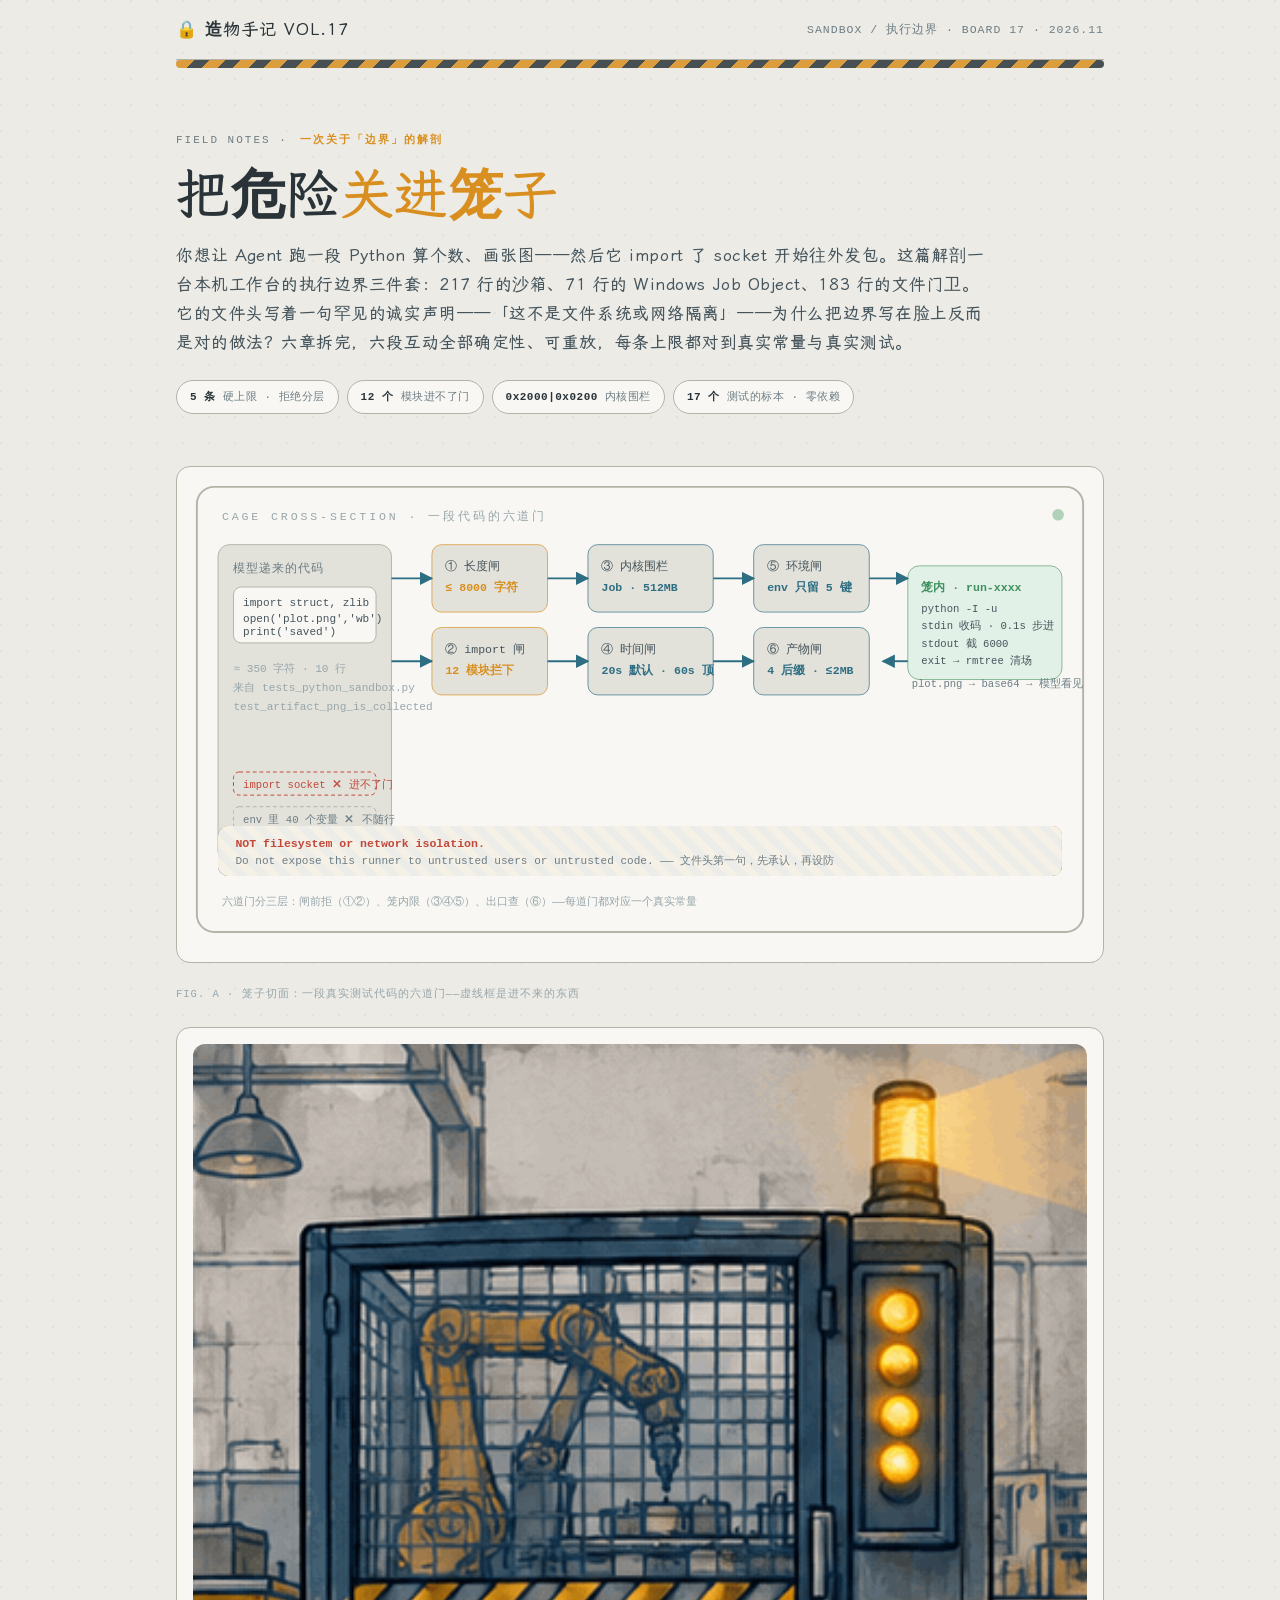
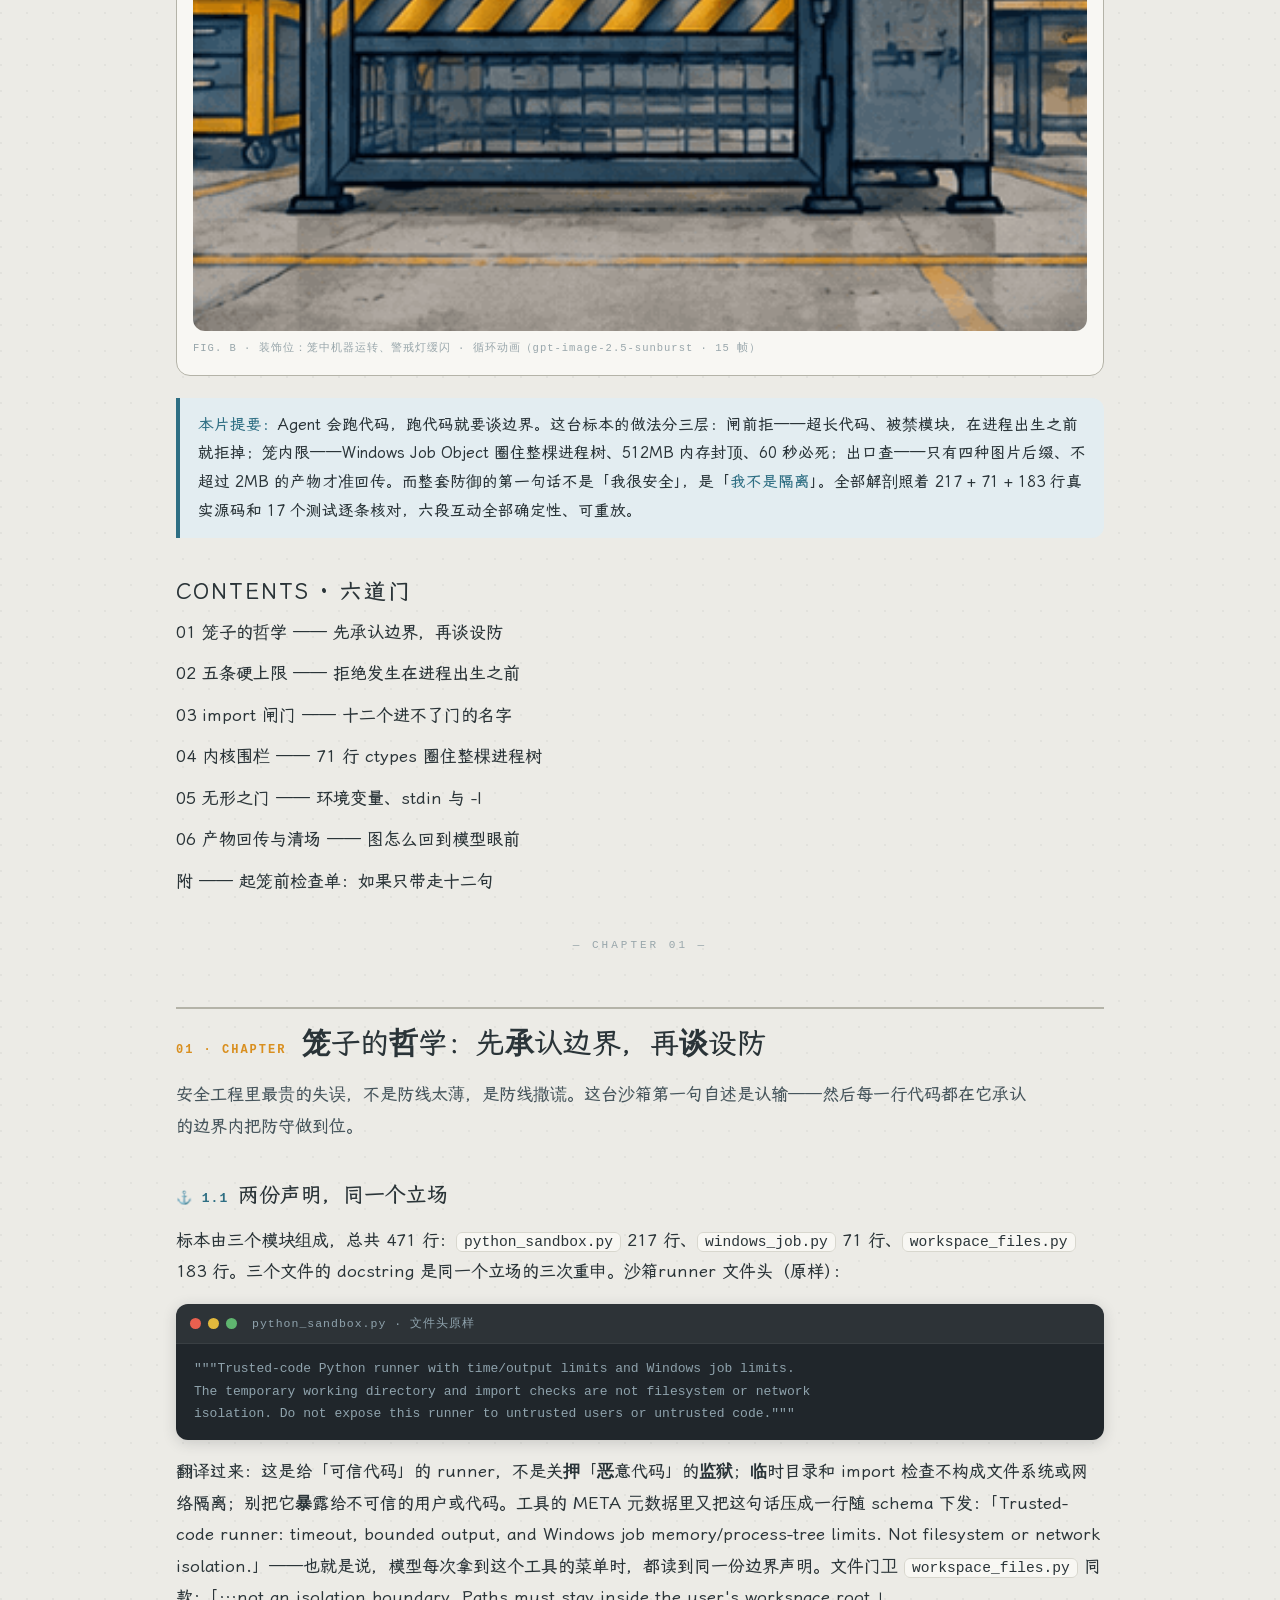
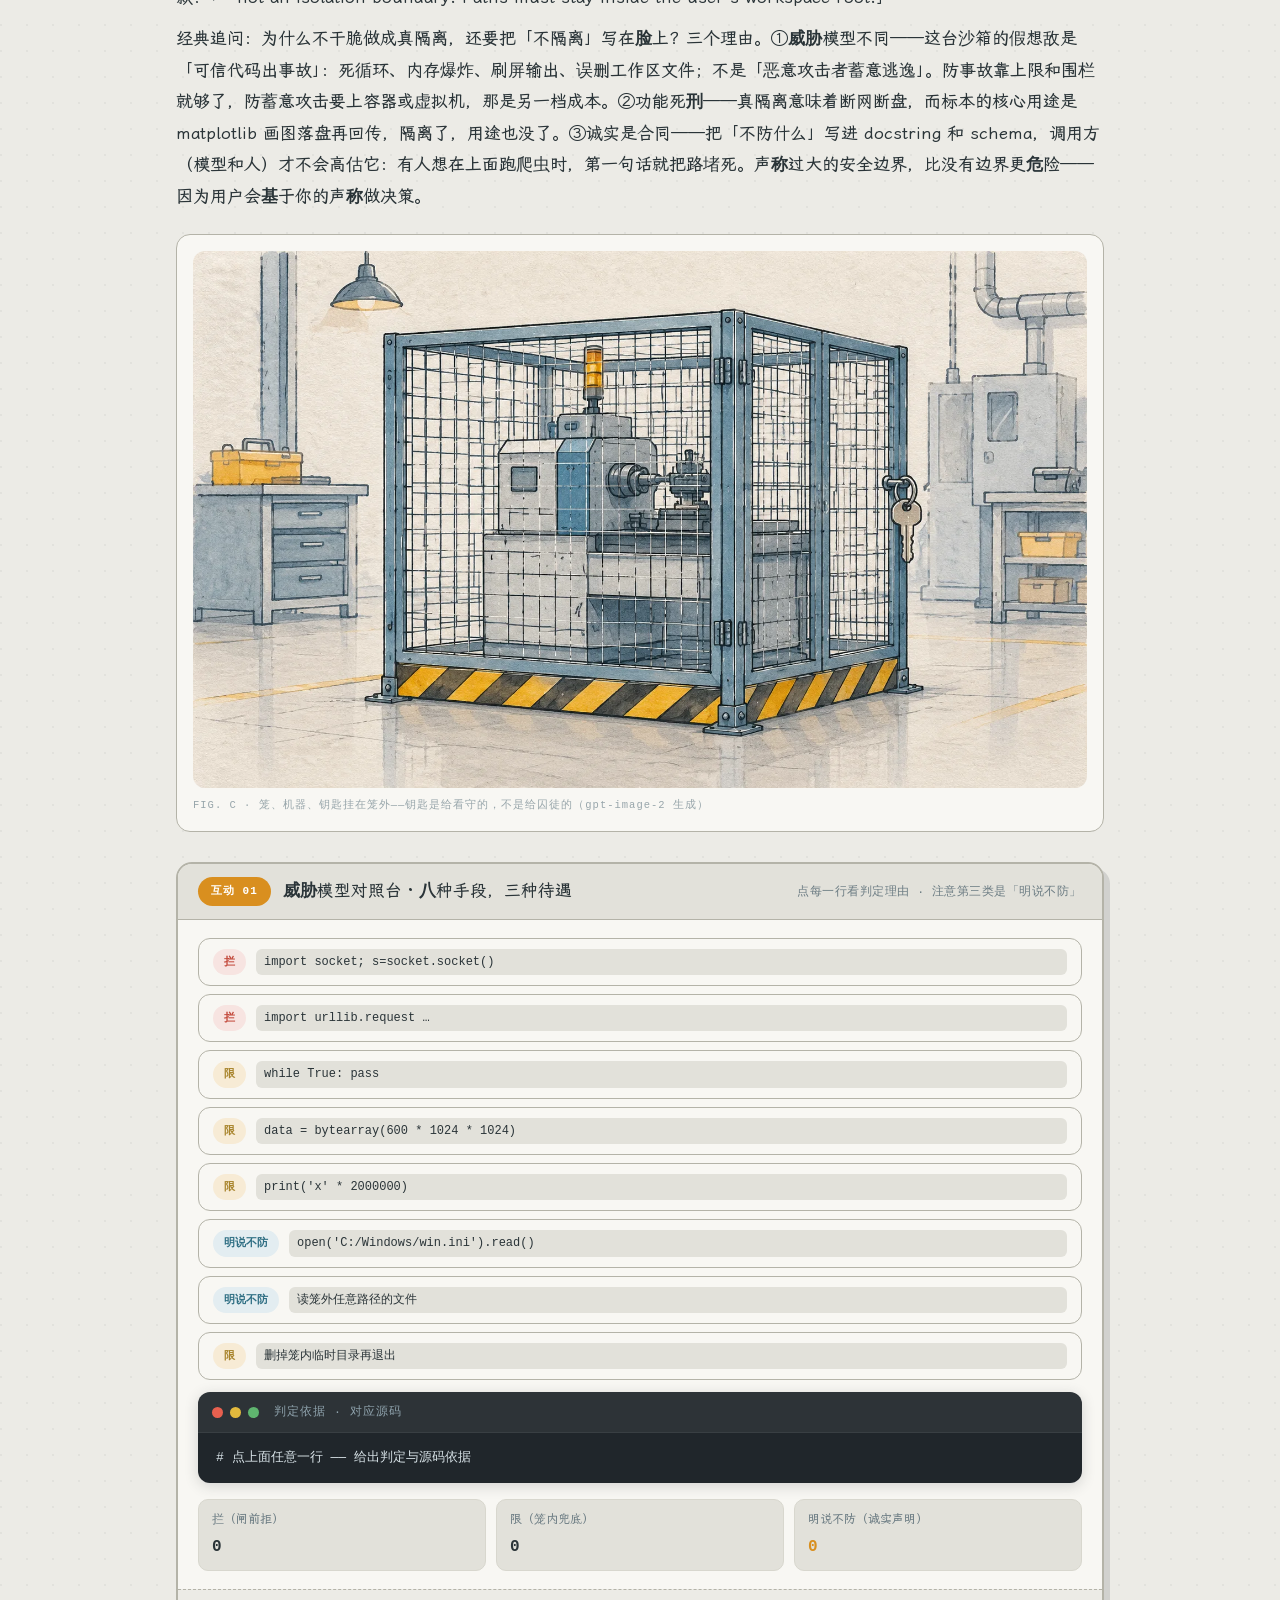
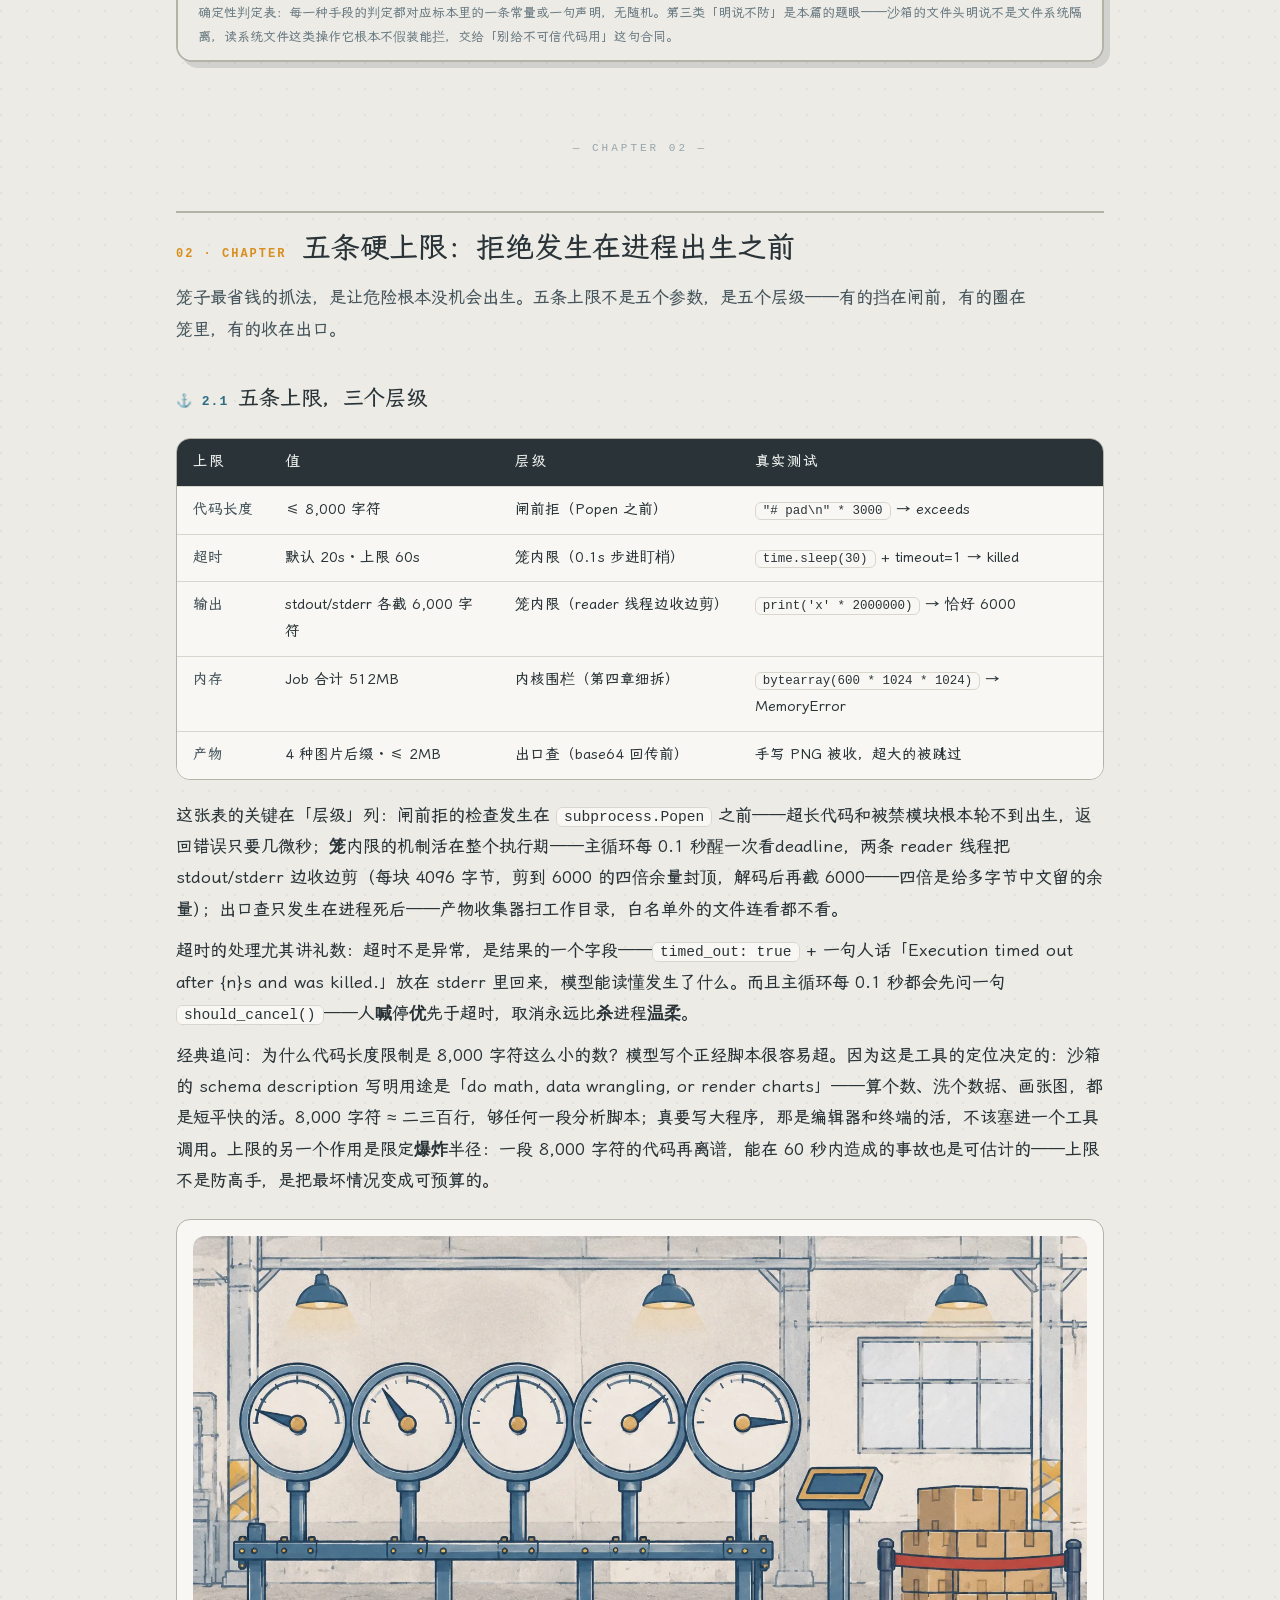
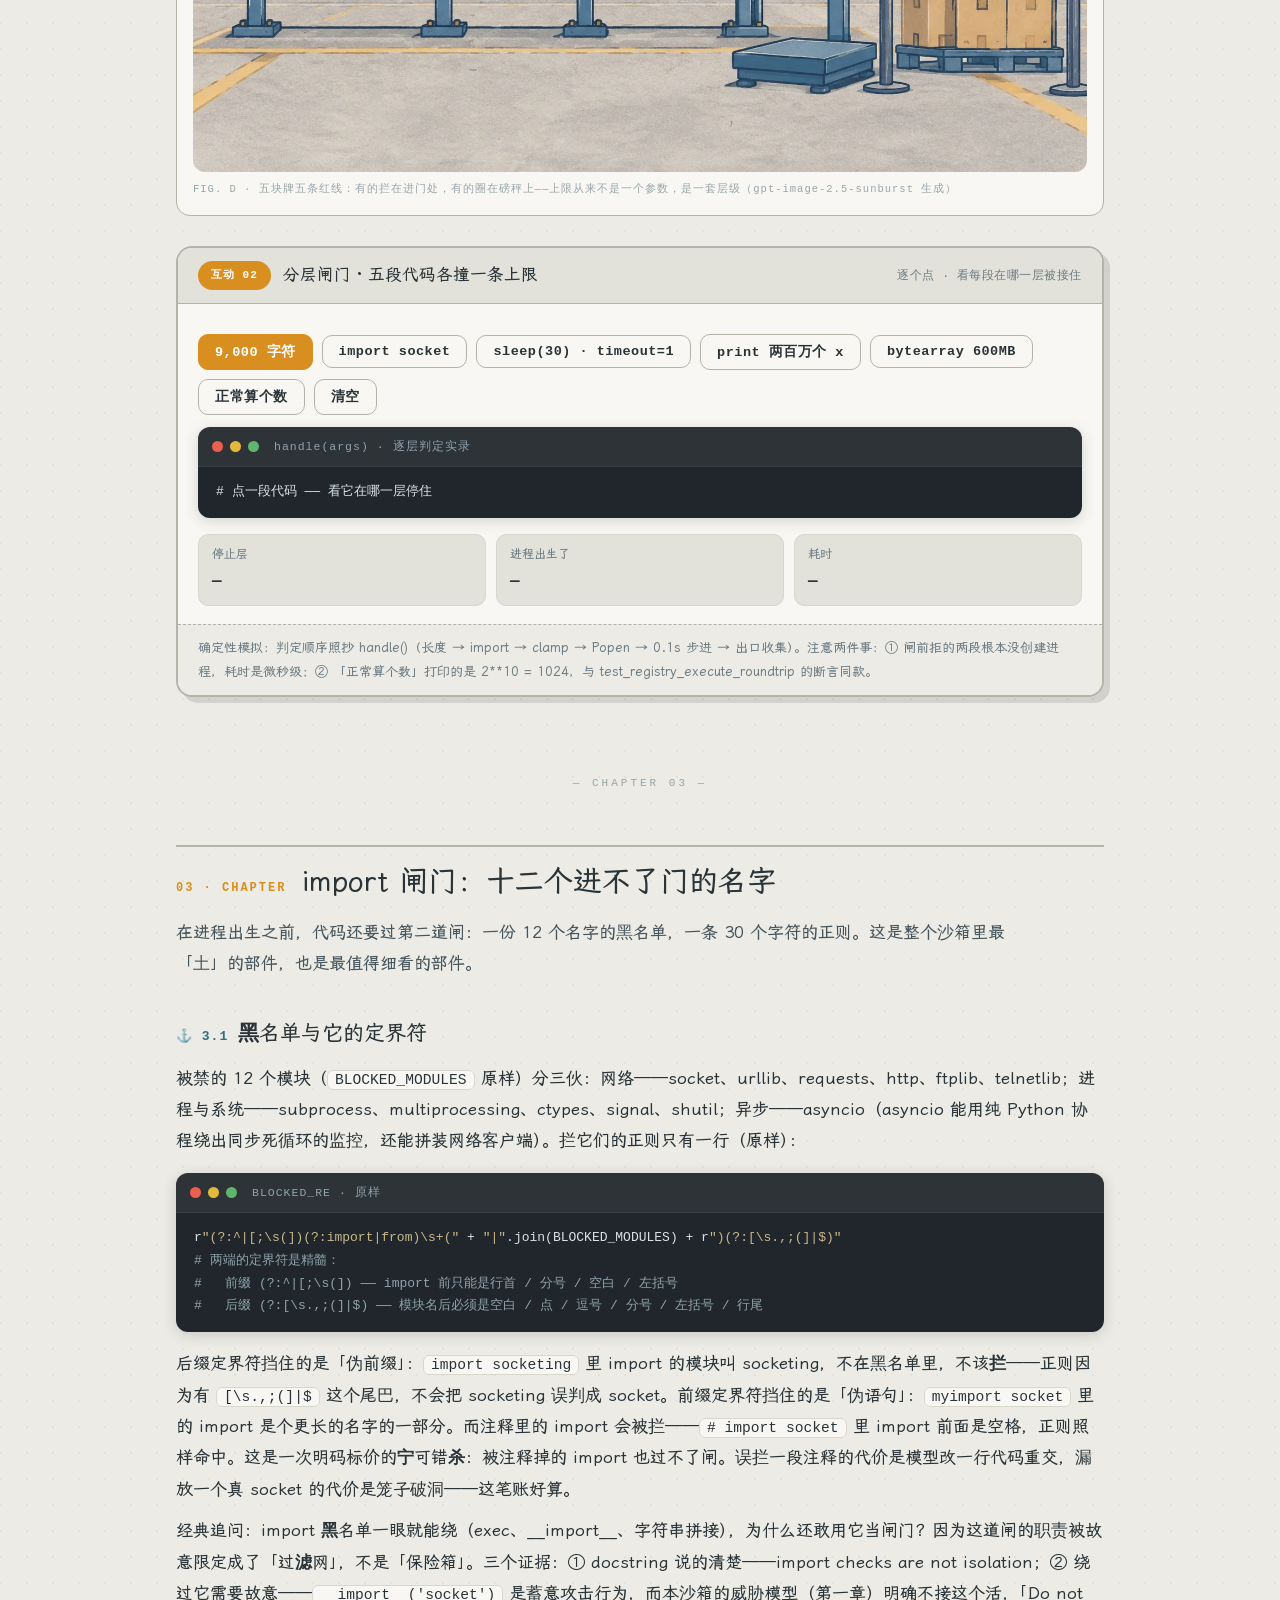
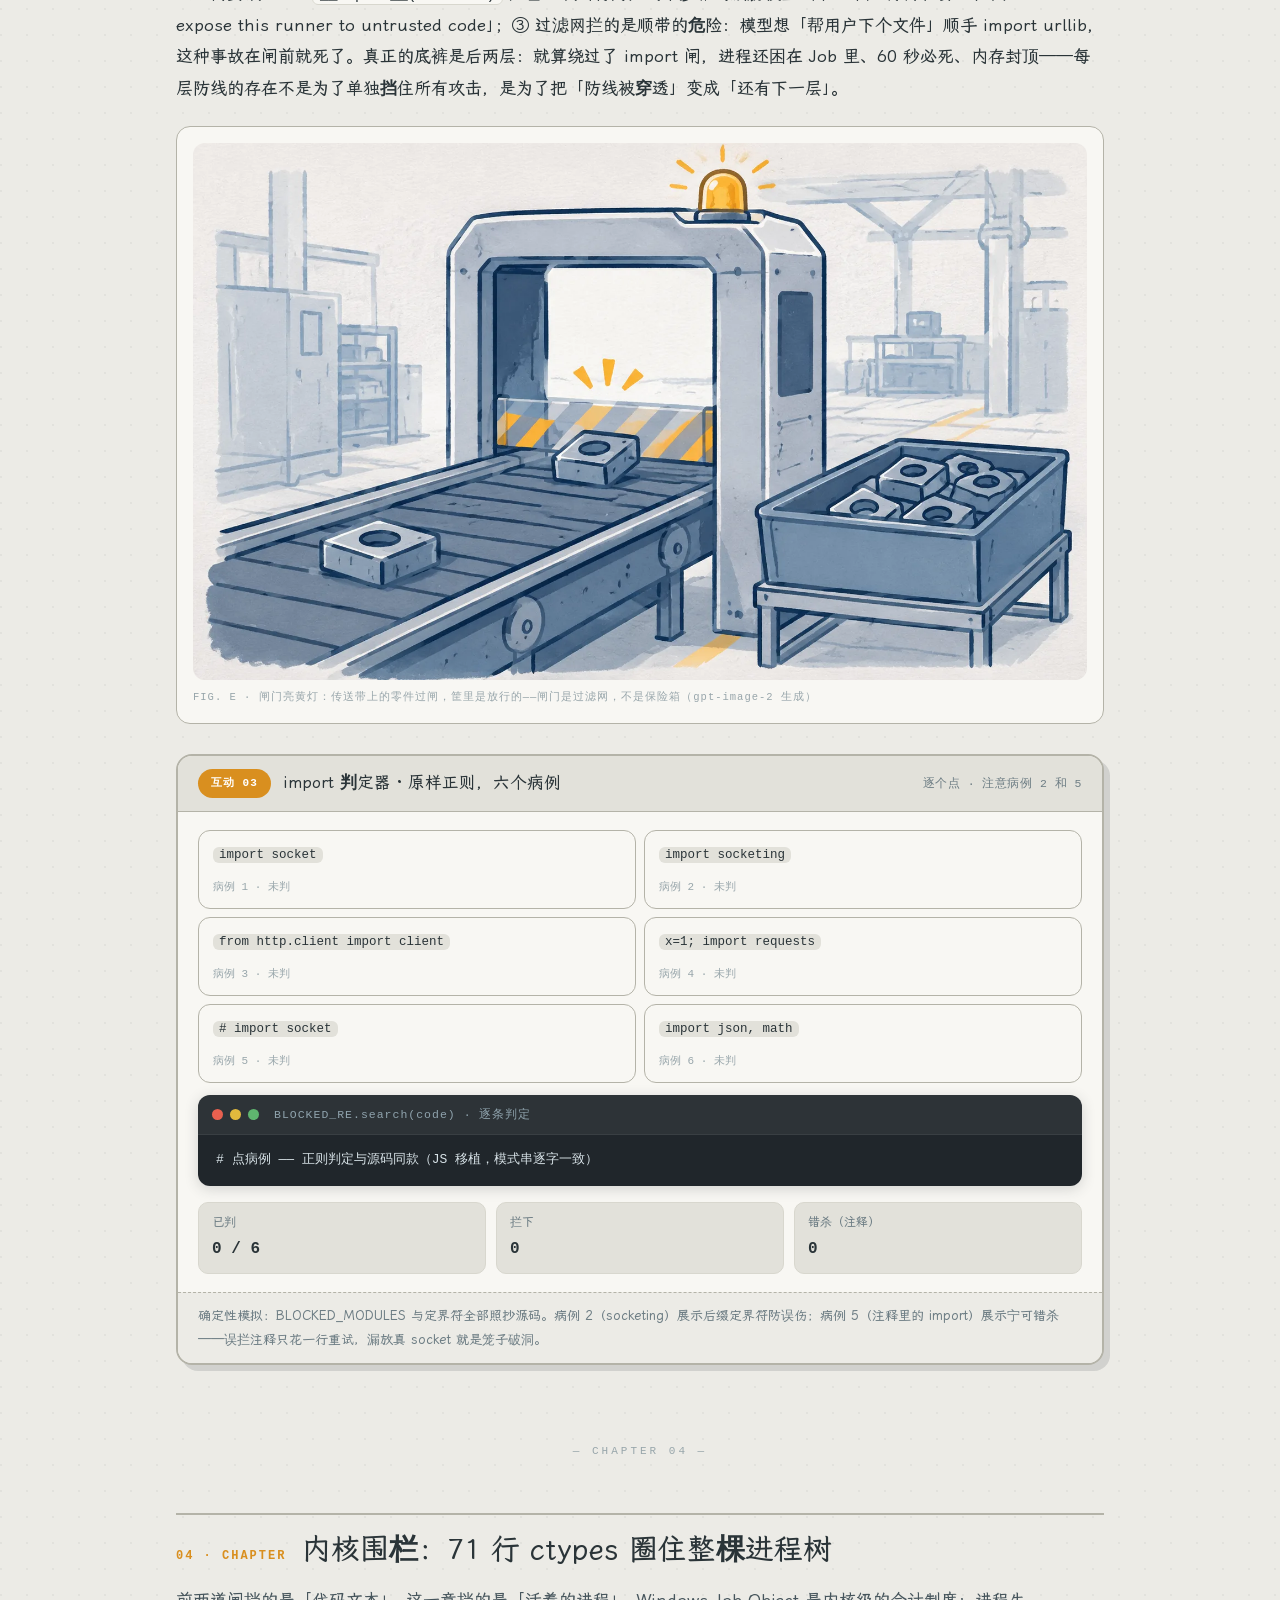
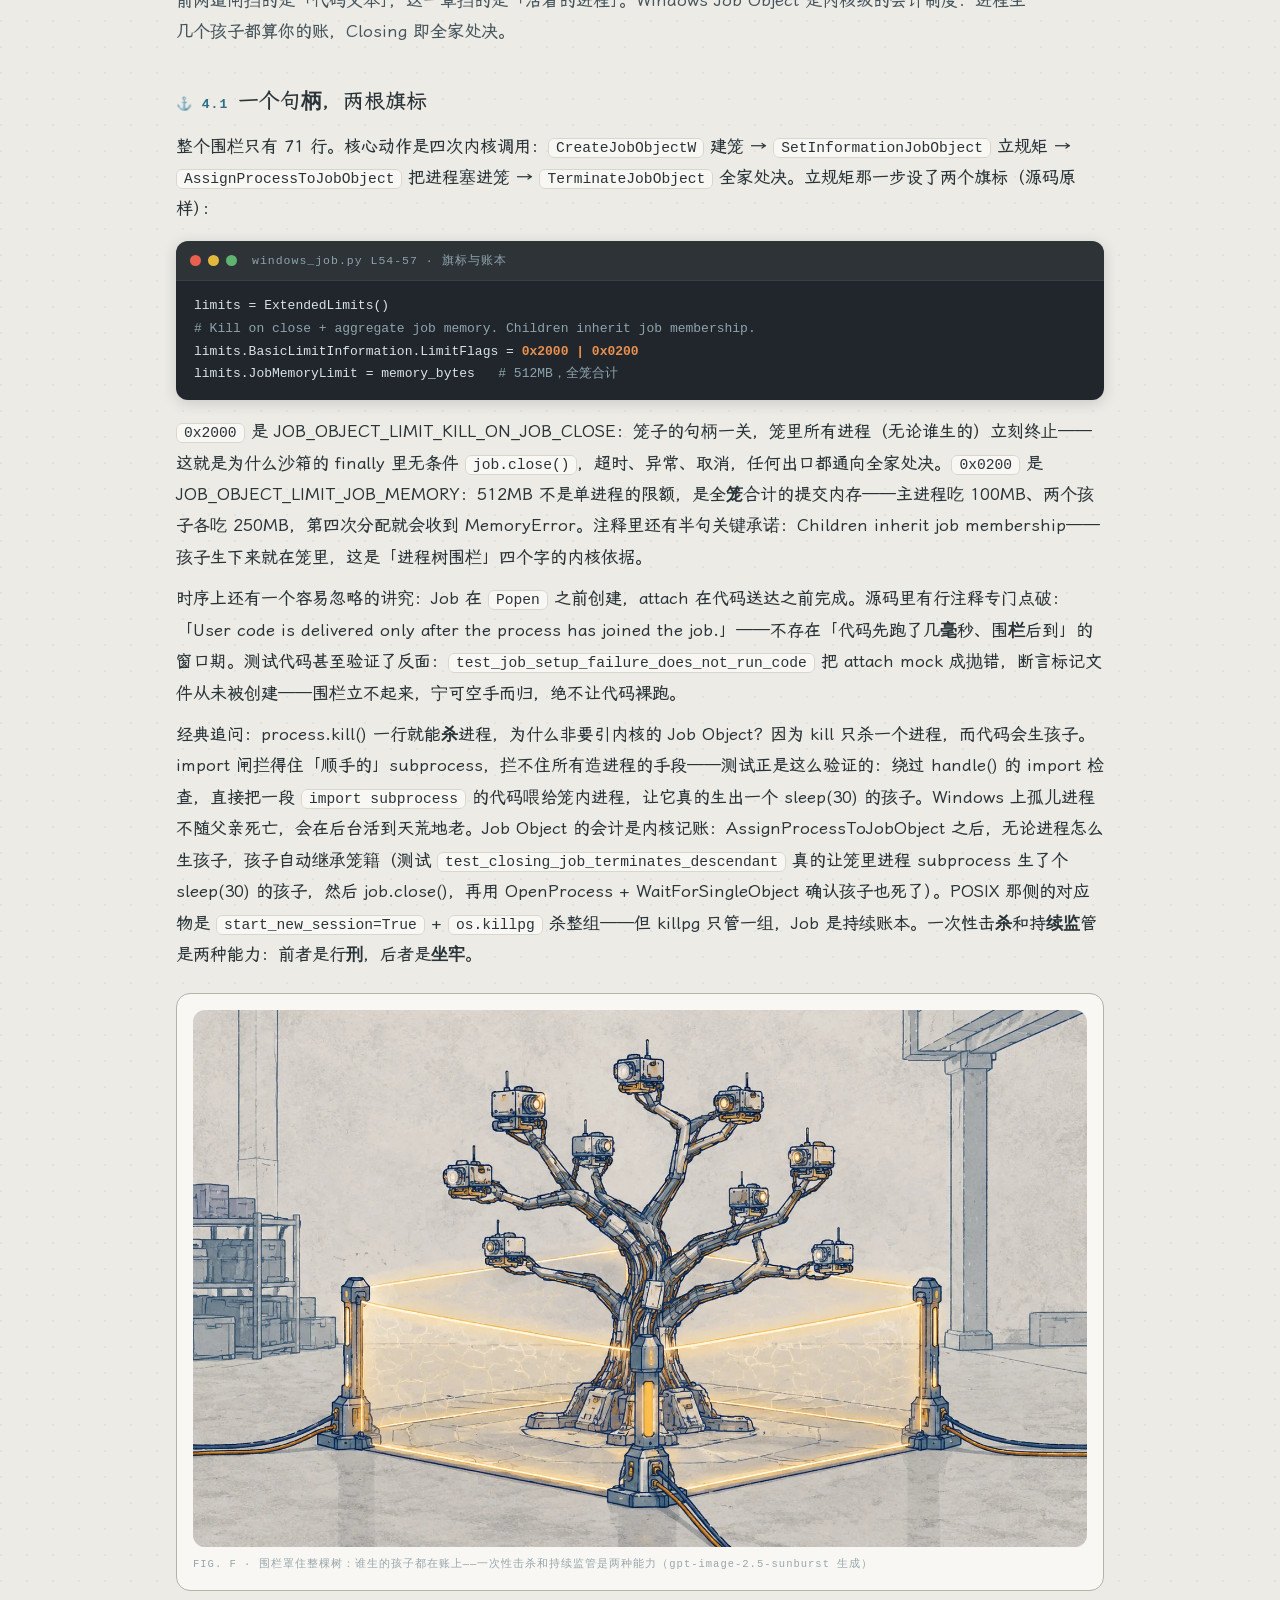
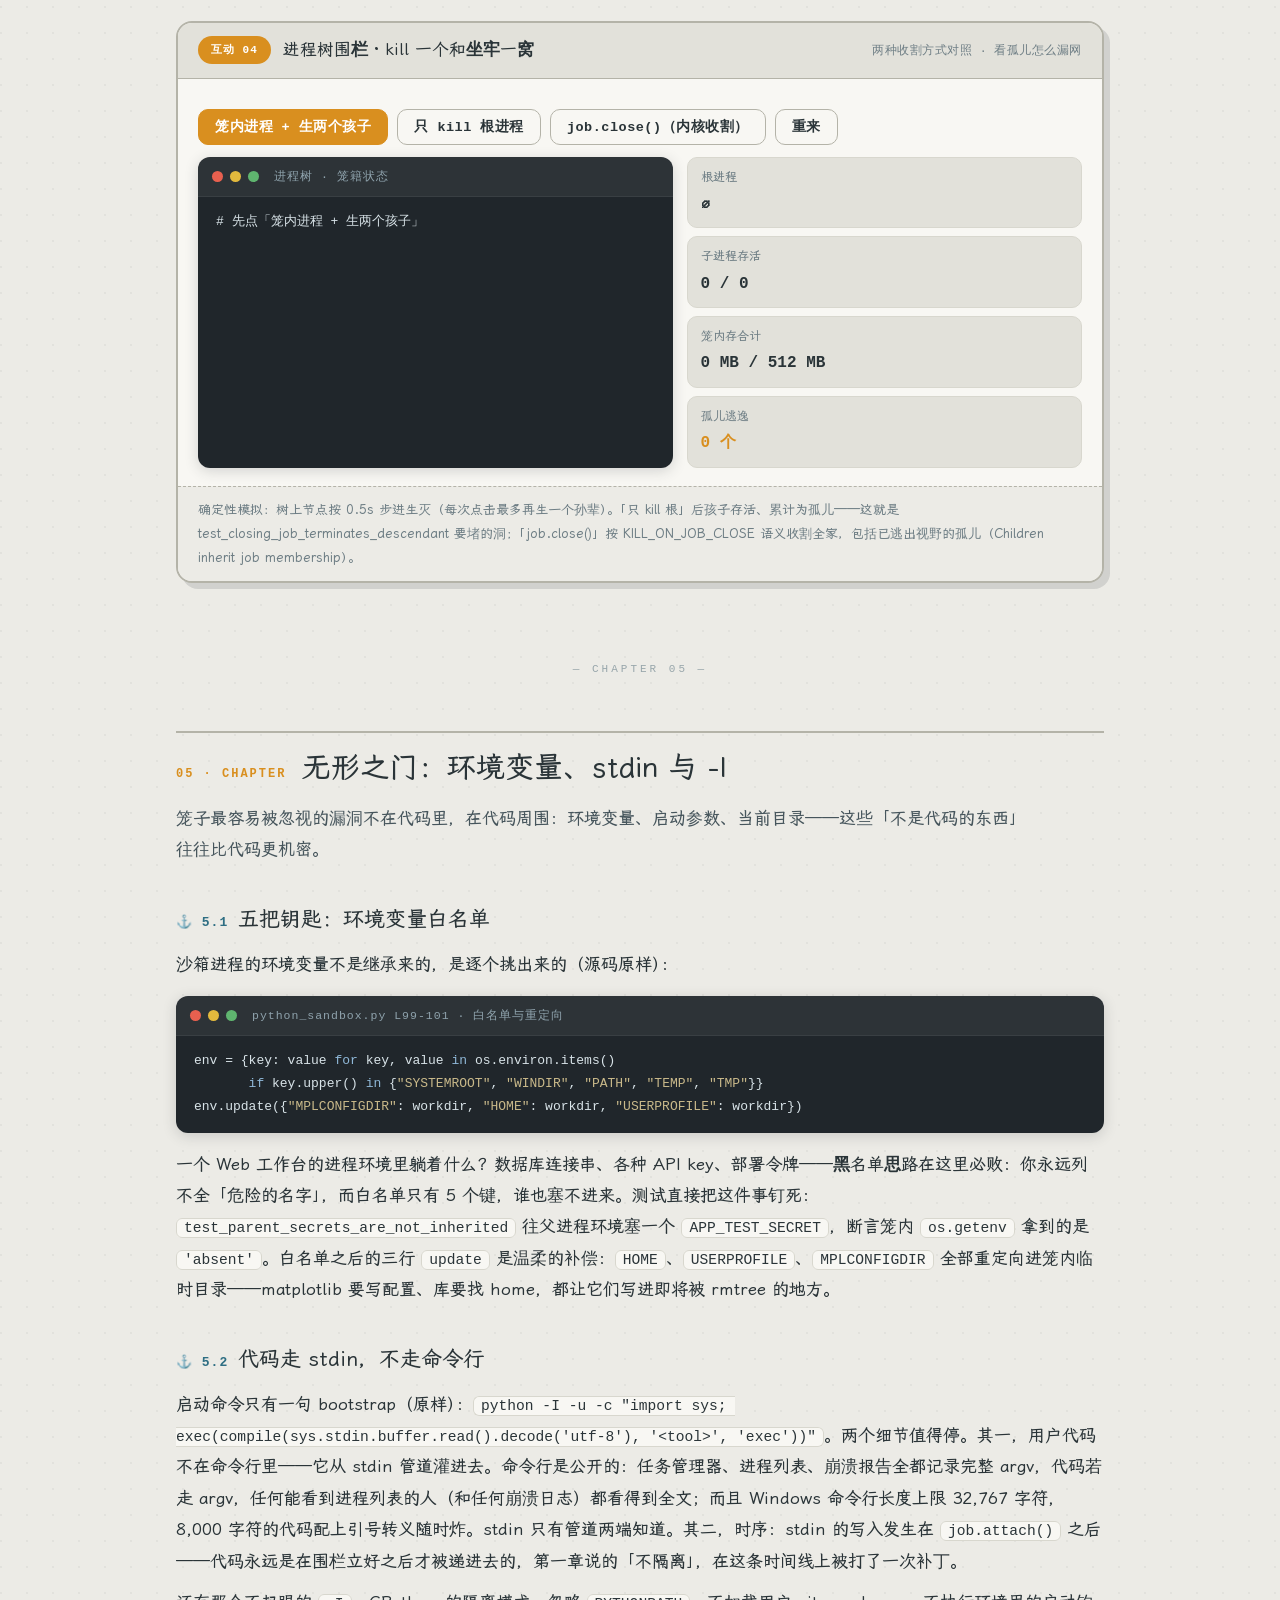
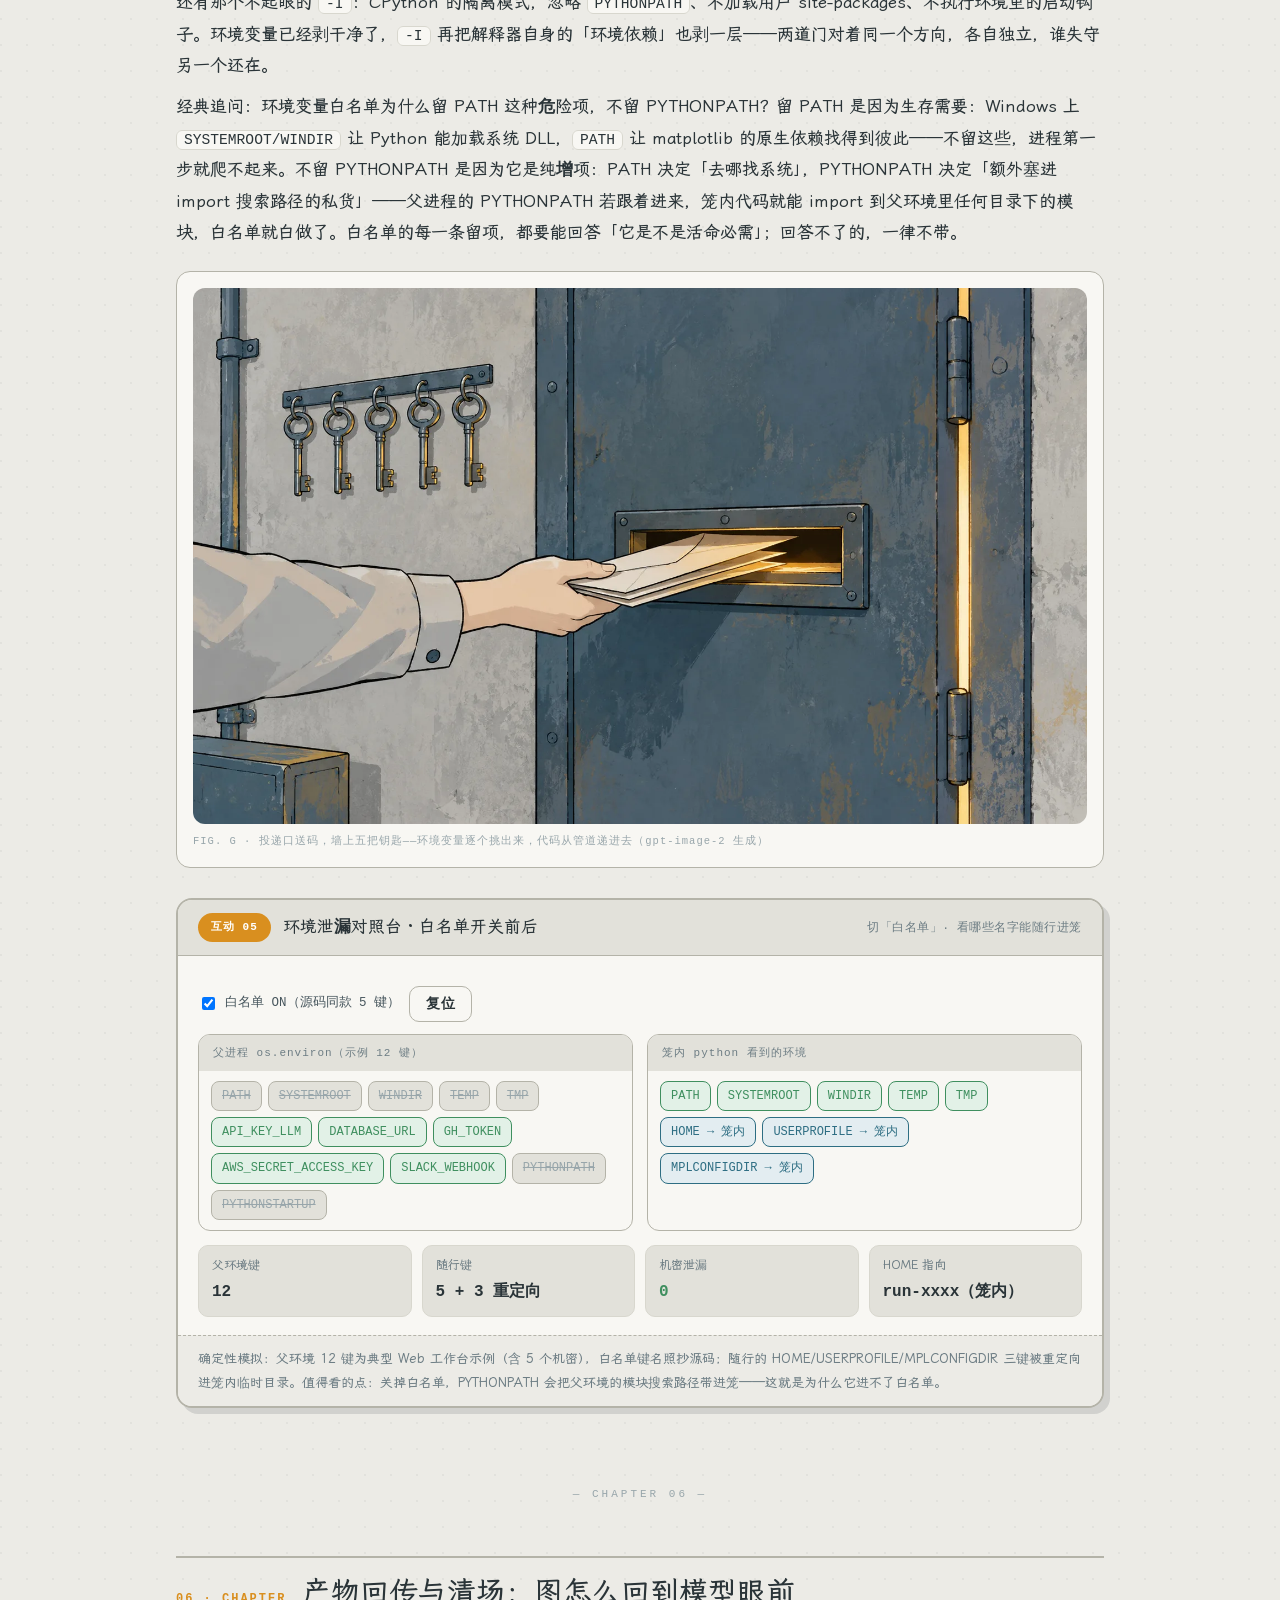
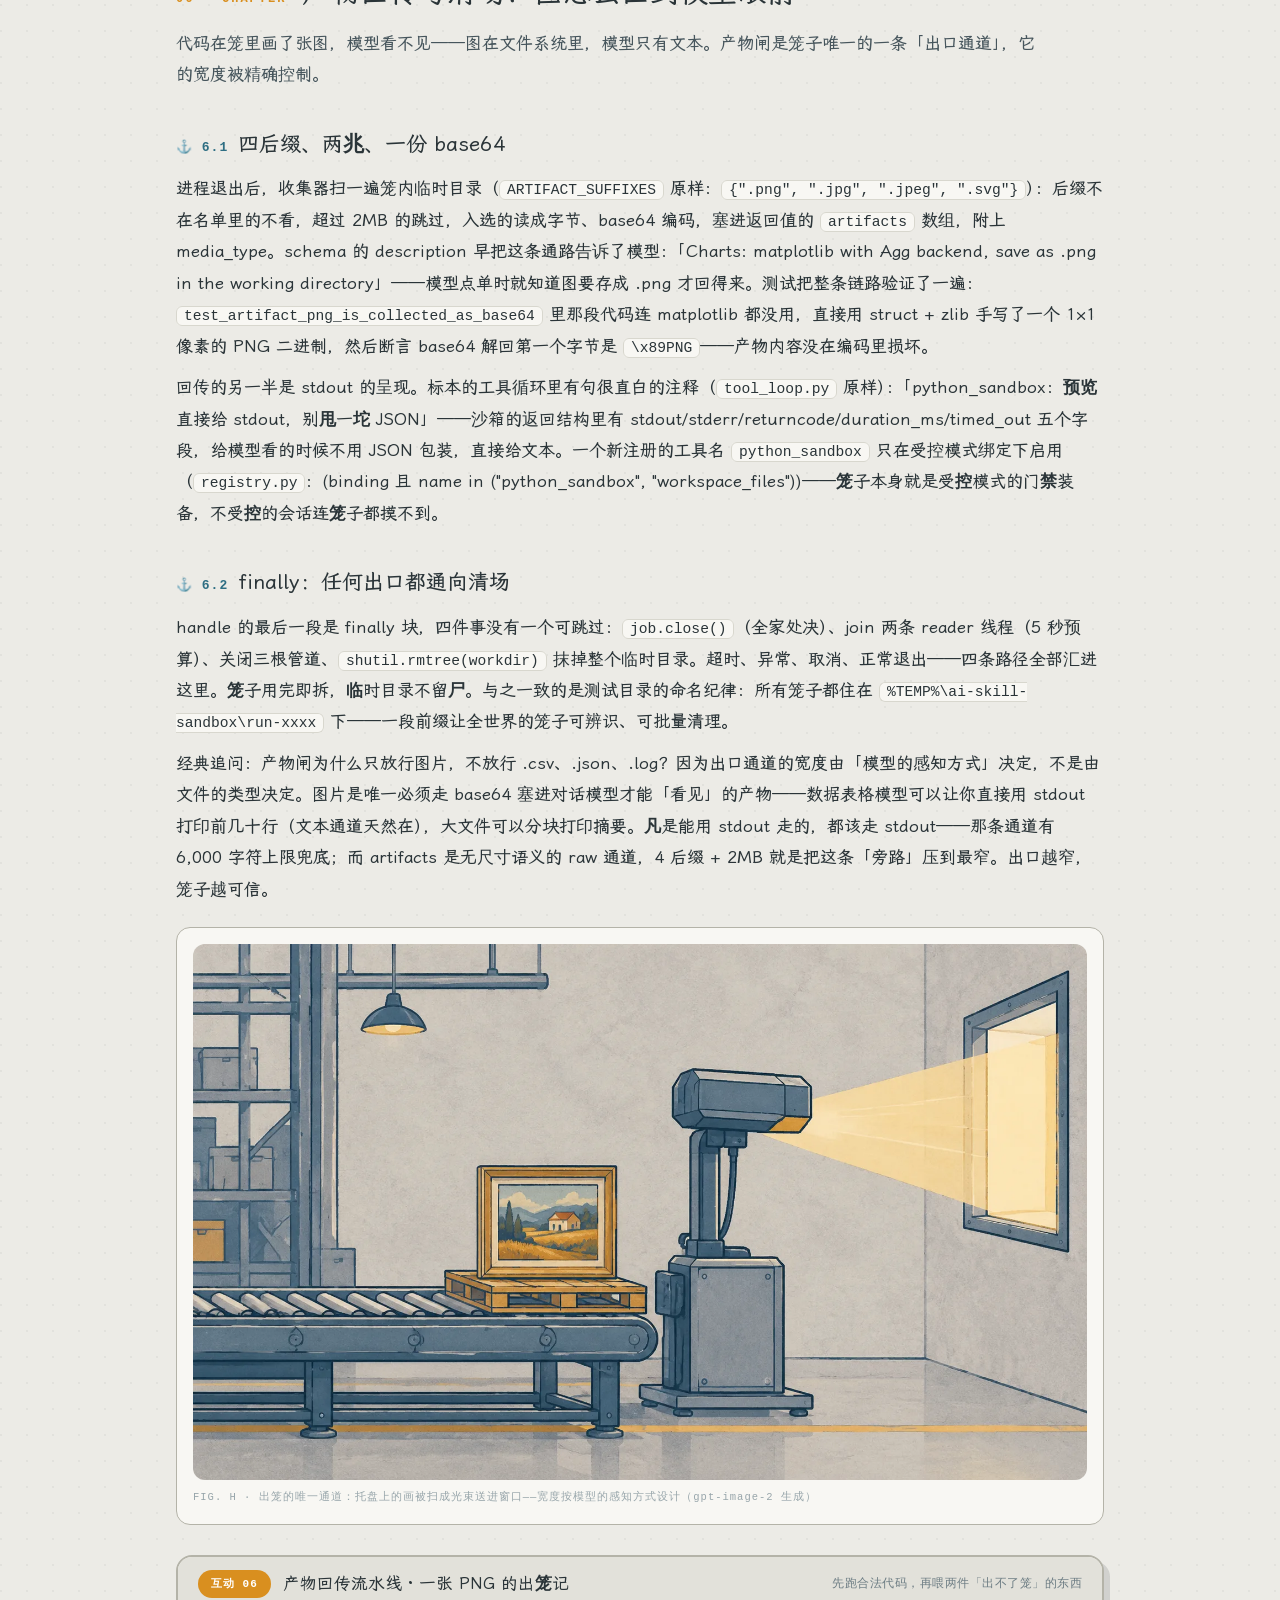
==== commit 9e665622: "site-audit 2026-11-18: contrast/mobile/favicon fixes + tech-stack infographic" ====
--- a/index.html
+++ b/index.html
@@ -389,3 +389,5 @@
 <script src="assets/app.js"></script>
 </body>
 </html>
+
+.rd b.hot{#96650e}
--- a/assets/style.css
+++ b/assets/style.css
@@ -83,7 +83,7 @@
 .finale .beacon{position:absolute;right:26px;top:22px;font-family:var(--mono);font-size:13px;color:var(--brass);letter-spacing:3px}
 .site-foot{display:flex;justify-content:space-between;gap:14px;flex-wrap:wrap;border-top:1.5px solid var(--line-strong);margin-top:34px;padding:18px 0 44px;font-family:var(--mono);font-size:11px;color:var(--faint);letter-spacing:.8px}
 .cheat{display:grid;grid-template-columns:1fr 1fr;gap:10px;margin-top:18px}
-.cheat .cc{border:2px solid var(--line-strong);border-radius:12px;background:var(--card);padding:12px 15px;box-shadow:3px 3px 0 rgba(42,52,56,.14);font-size:14.5px;line-height:1.7}
+.cheat .cc{border:2px solid var(--line-strong);border-radius:12px;background:var(--card);padding:12px 15px;box-shadow:3px 3px 0 rgba(42,52,56,.14);color:var(--ink);font-size:14.5px;line-height:1.7}
 .cheat .cc b{color:var(--orange);font-family:var(--mono)}
 @media (max-width:820px){
   h1{font-size:36px}.hero-grid{grid-template-columns:1fr}
@@ -113,21 +113,21 @@
 @media (max-width:820px){
   #d1-grid,#d5-body-grid,#d2-grid{grid-template-columns:1fr!important}
 }
-
-/* ===== VOL.17 sandbox theme signature ===== */
-.hazard{height:8px;border-radius:4px;margin:0 0 18px;background:repeating-linear-gradient(-45deg,var(--ink) 0 11px,var(--orange) 11px 22px);opacity:.85}
-.hazard.thin{height:5px;margin:26px 0 0}
-.finale{border-top:8px solid transparent}
-.gate-card{border:1.5px solid var(--line-strong);border-radius:12px;padding:10px 14px;background:var(--card);font-size:13.5px}
-.gate-card b{font-family:var(--mono);font-size:12px;letter-spacing:1px}
-.verdict{font-family:var(--mono);font-size:11px;font-weight:700;border-radius:999px;padding:3px 11px;white-space:nowrap}
-.verdict.block{background:var(--red-soft);color:var(--red)}
-.verdict.cap{background:var(--orange-soft);color:var(--brass)}
-.verdict.allow{background:var(--green-soft);color:var(--green)}
-.verdict.disclaim{background:var(--steel-soft);color:var(--steel)}
-.wl-key{font-family:var(--mono);font-size:12px;border:1.5px solid var(--green);color:var(--green);border-radius:8px;padding:3px 10px;background:var(--green-soft)}
-.wl-key.off{border-color:var(--line-strong);color:var(--faint);background:var(--paper-deep);text-decoration:line-through}
-code{white-space:pre-wrap}
-@media (max-width:820px){
-  #d1-grid,#d5-grid,#d2-grid{grid-template-columns:1fr!important}
-}
+
+/* ===== VOL.17 sandbox theme signature ===== */
+.hazard{height:8px;border-radius:4px;margin:0 0 18px;background:repeating-linear-gradient(-45deg,var(--ink) 0 11px,var(--orange) 11px 22px);opacity:.85}
+.hazard.thin{height:5px;margin:26px 0 0}
+.finale{border-top:8px solid transparent}
+.gate-card{border:1.5px solid var(--line-strong);border-radius:12px;padding:10px 14px;background:var(--card);font-size:13.5px}
+.gate-card b{font-family:var(--mono);font-size:12px;letter-spacing:1px}
+.verdict{font-family:var(--mono);font-size:11px;font-weight:700;border-radius:999px;padding:3px 11px;white-space:nowrap}
+.verdict.block{background:var(--red-soft);color:var(--red)}
+.verdict.cap{background:var(--orange-soft);color:var(--brass)}
+.verdict.allow{background:var(--green-soft);color:var(--green)}
+.verdict.disclaim{background:var(--steel-soft);color:var(--steel)}
+.wl-key{font-family:var(--mono);font-size:12px;border:1.5px solid var(--green);color:var(--green);border-radius:8px;padding:3px 10px;background:var(--green-soft)}
+.wl-key.off{border-color:var(--line-strong);color:var(--faint);background:var(--paper-deep);text-decoration:line-through}
+code{white-space:pre-wrap}
+@media (max-width:820px){
+  #d1-grid,#d5-grid,#d2-grid{grid-template-columns:1fr!important}
+}
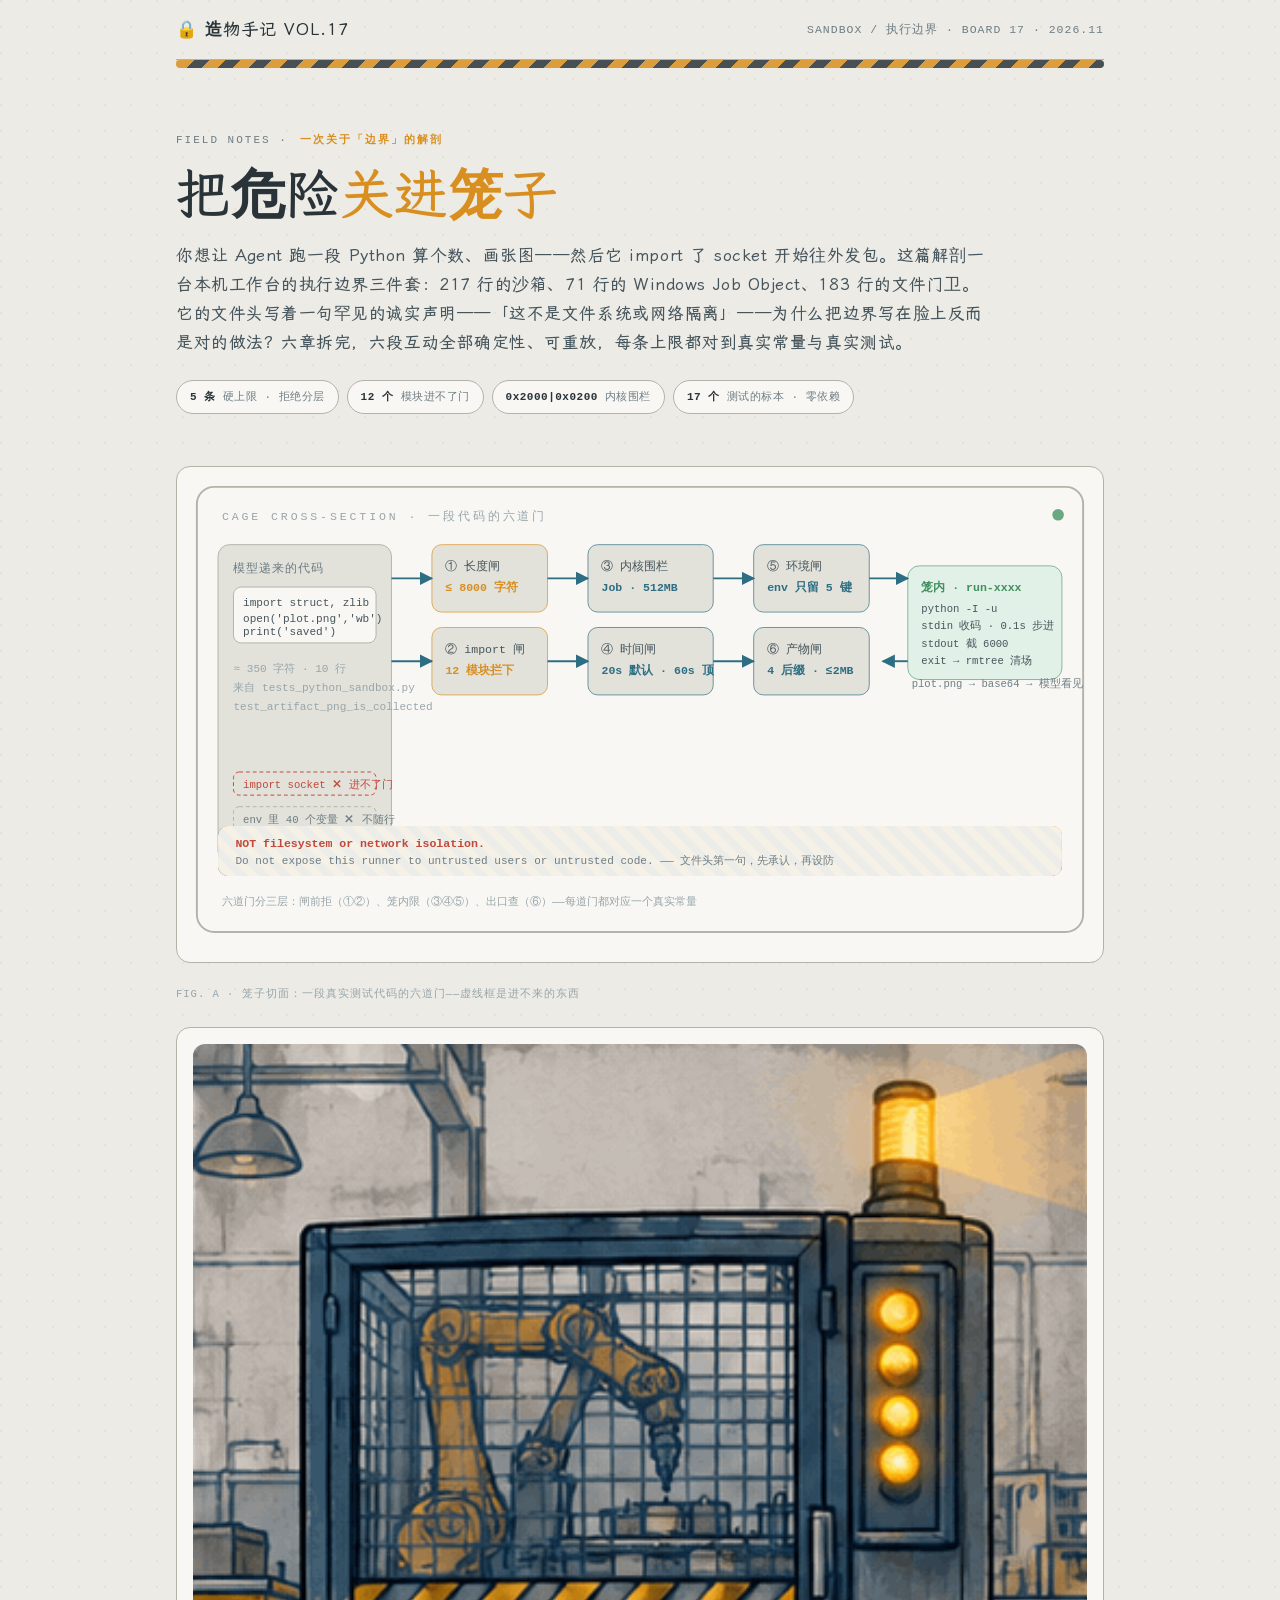
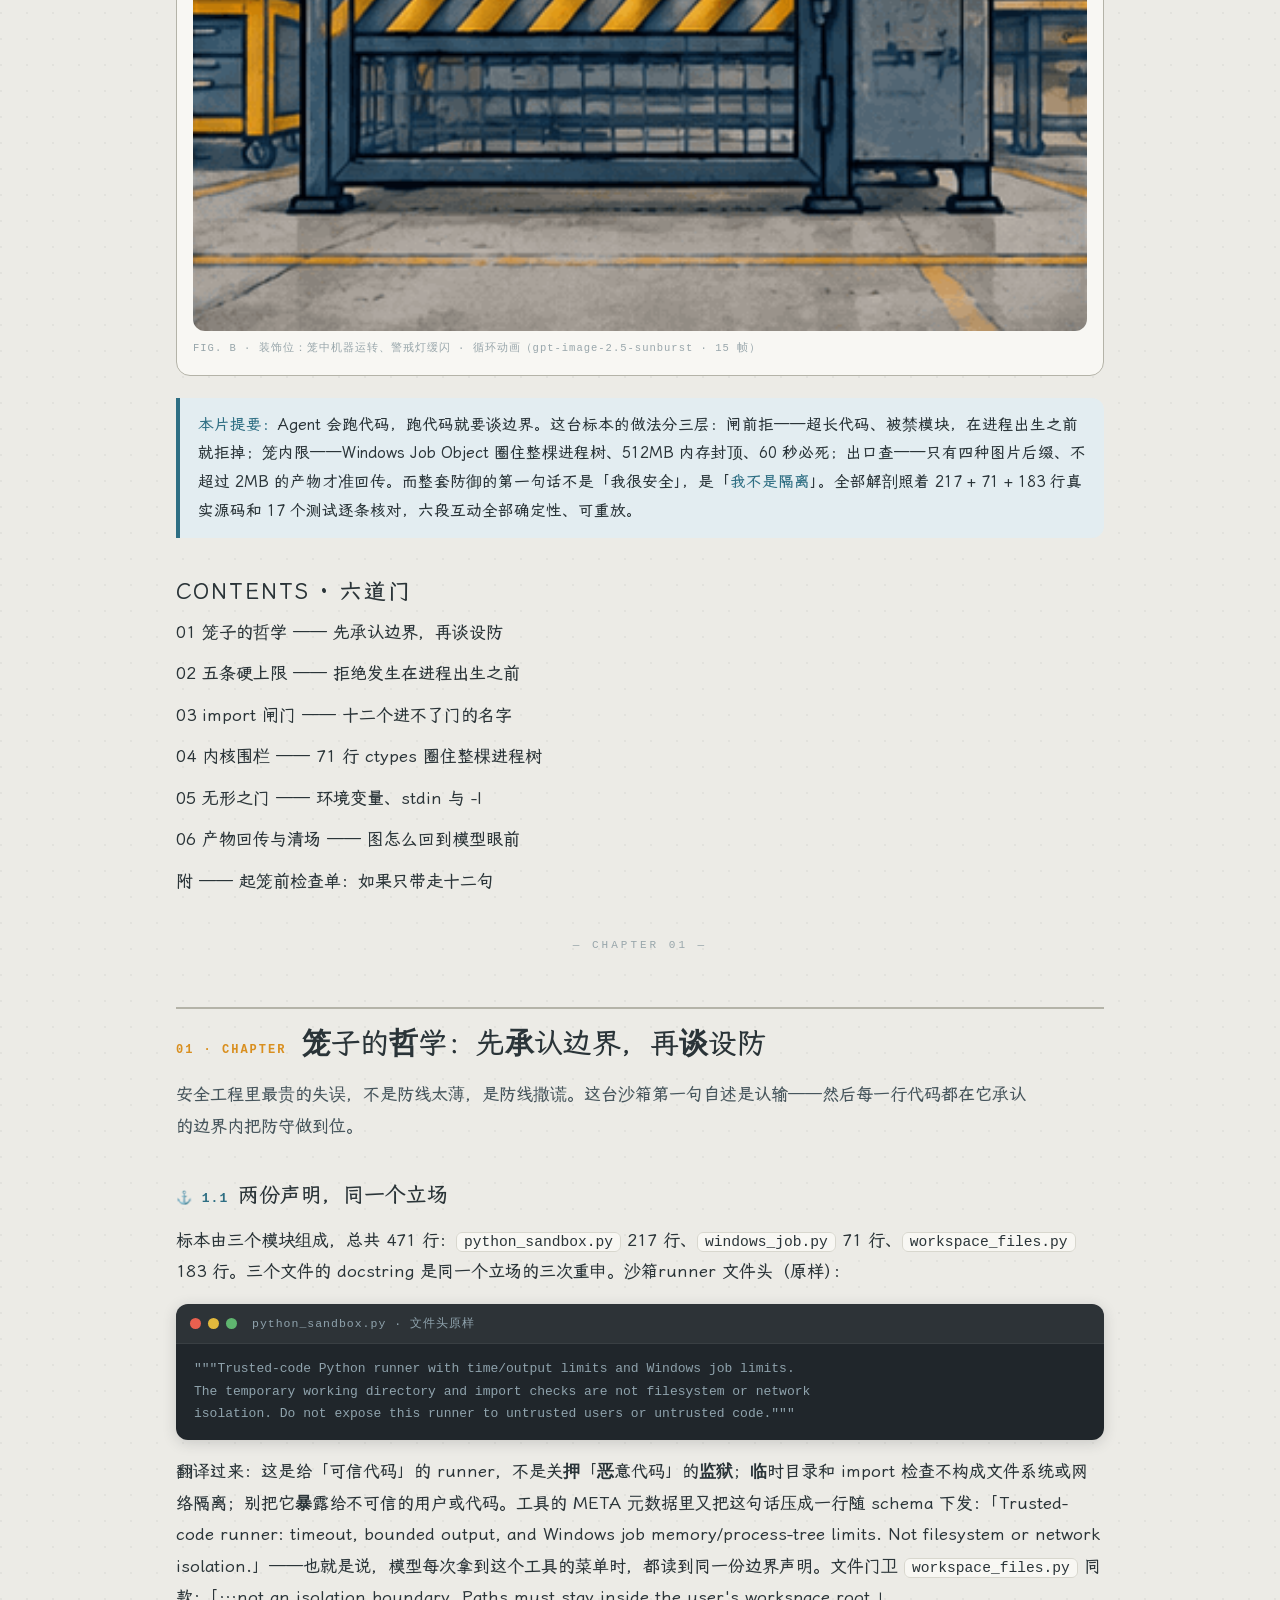
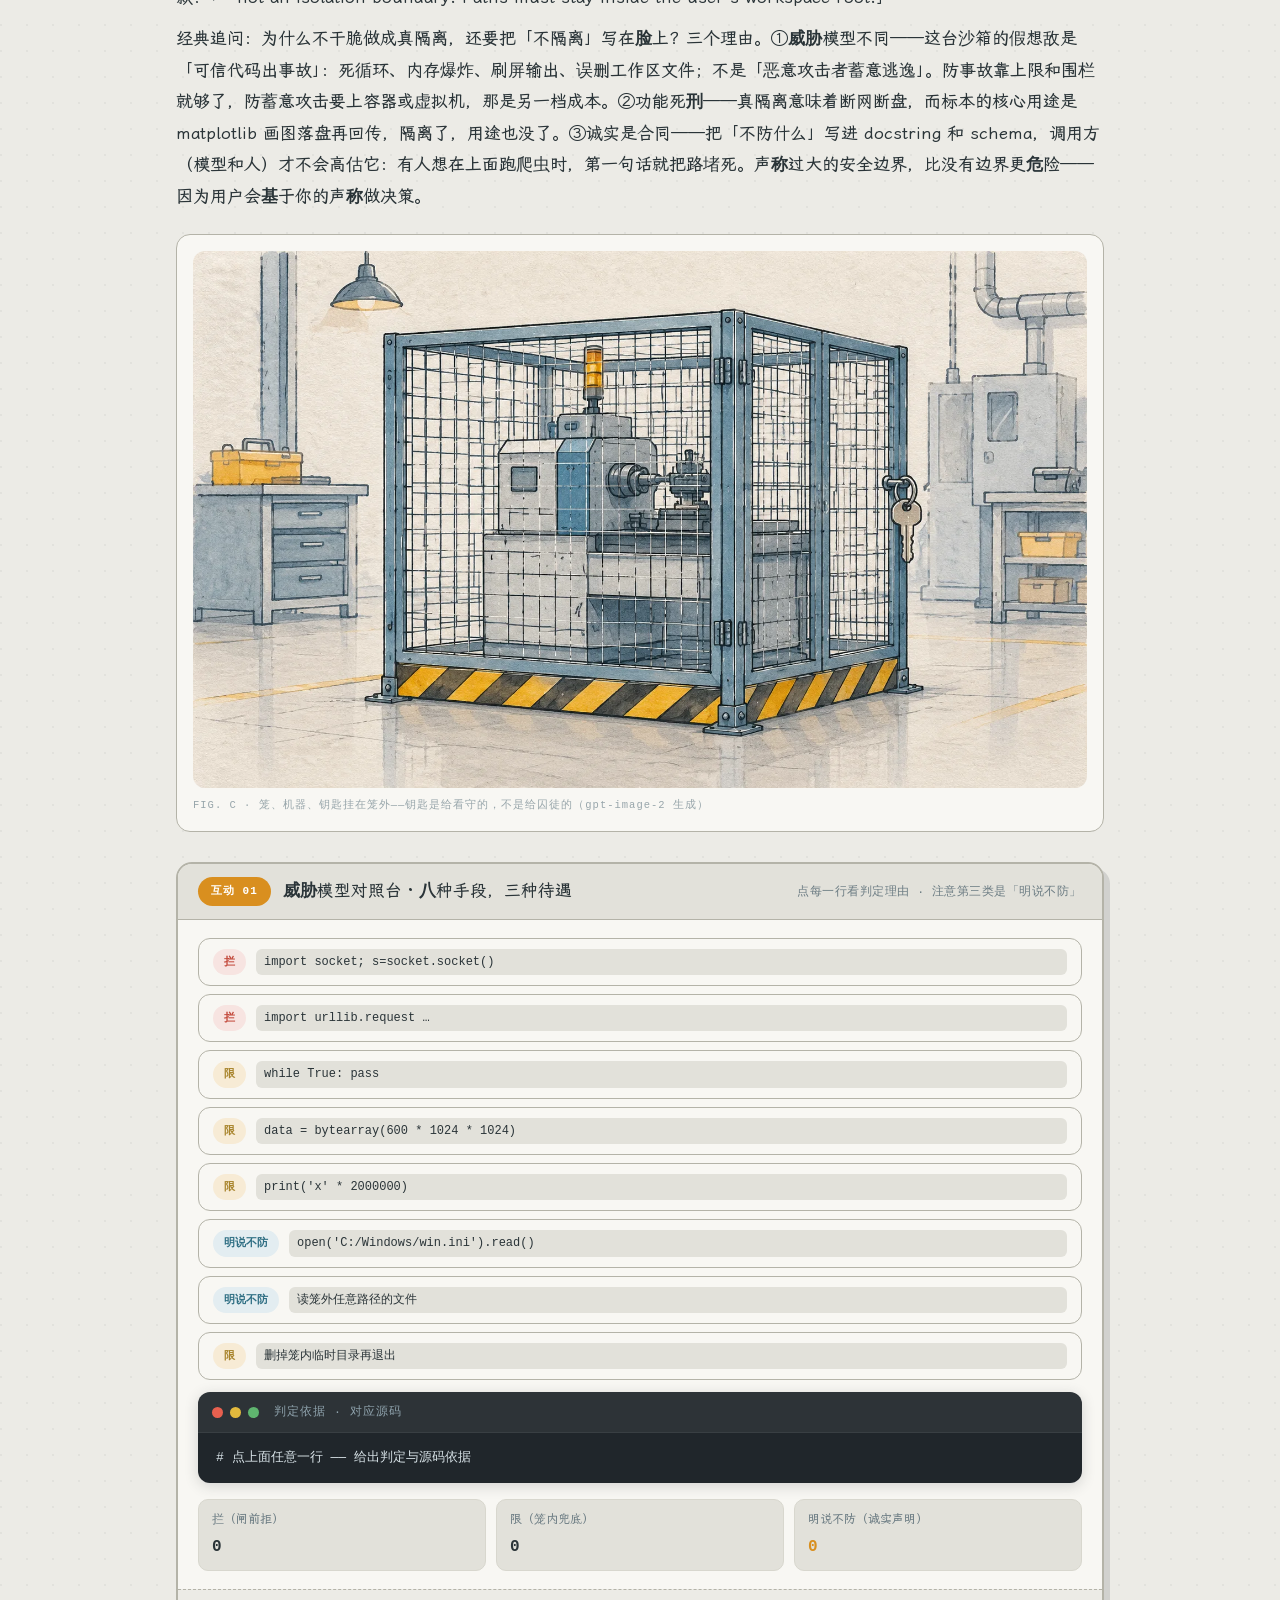
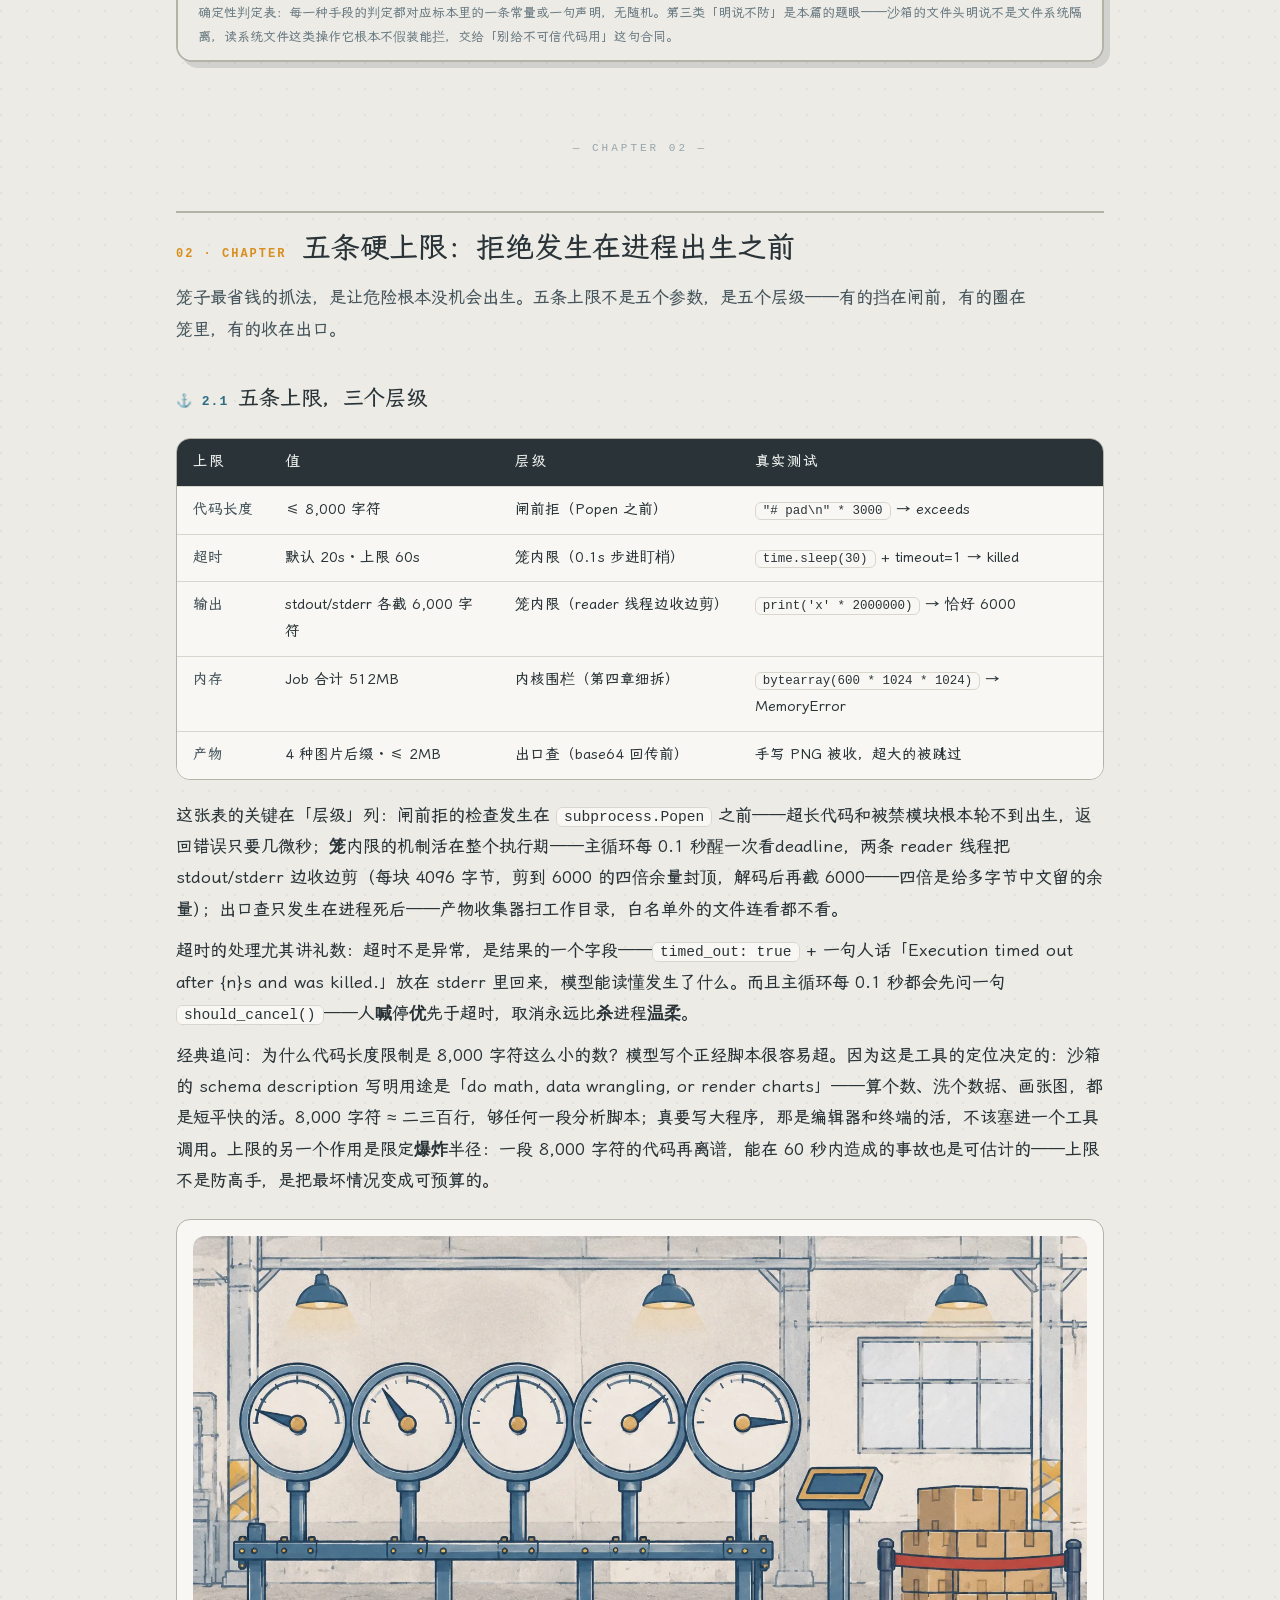
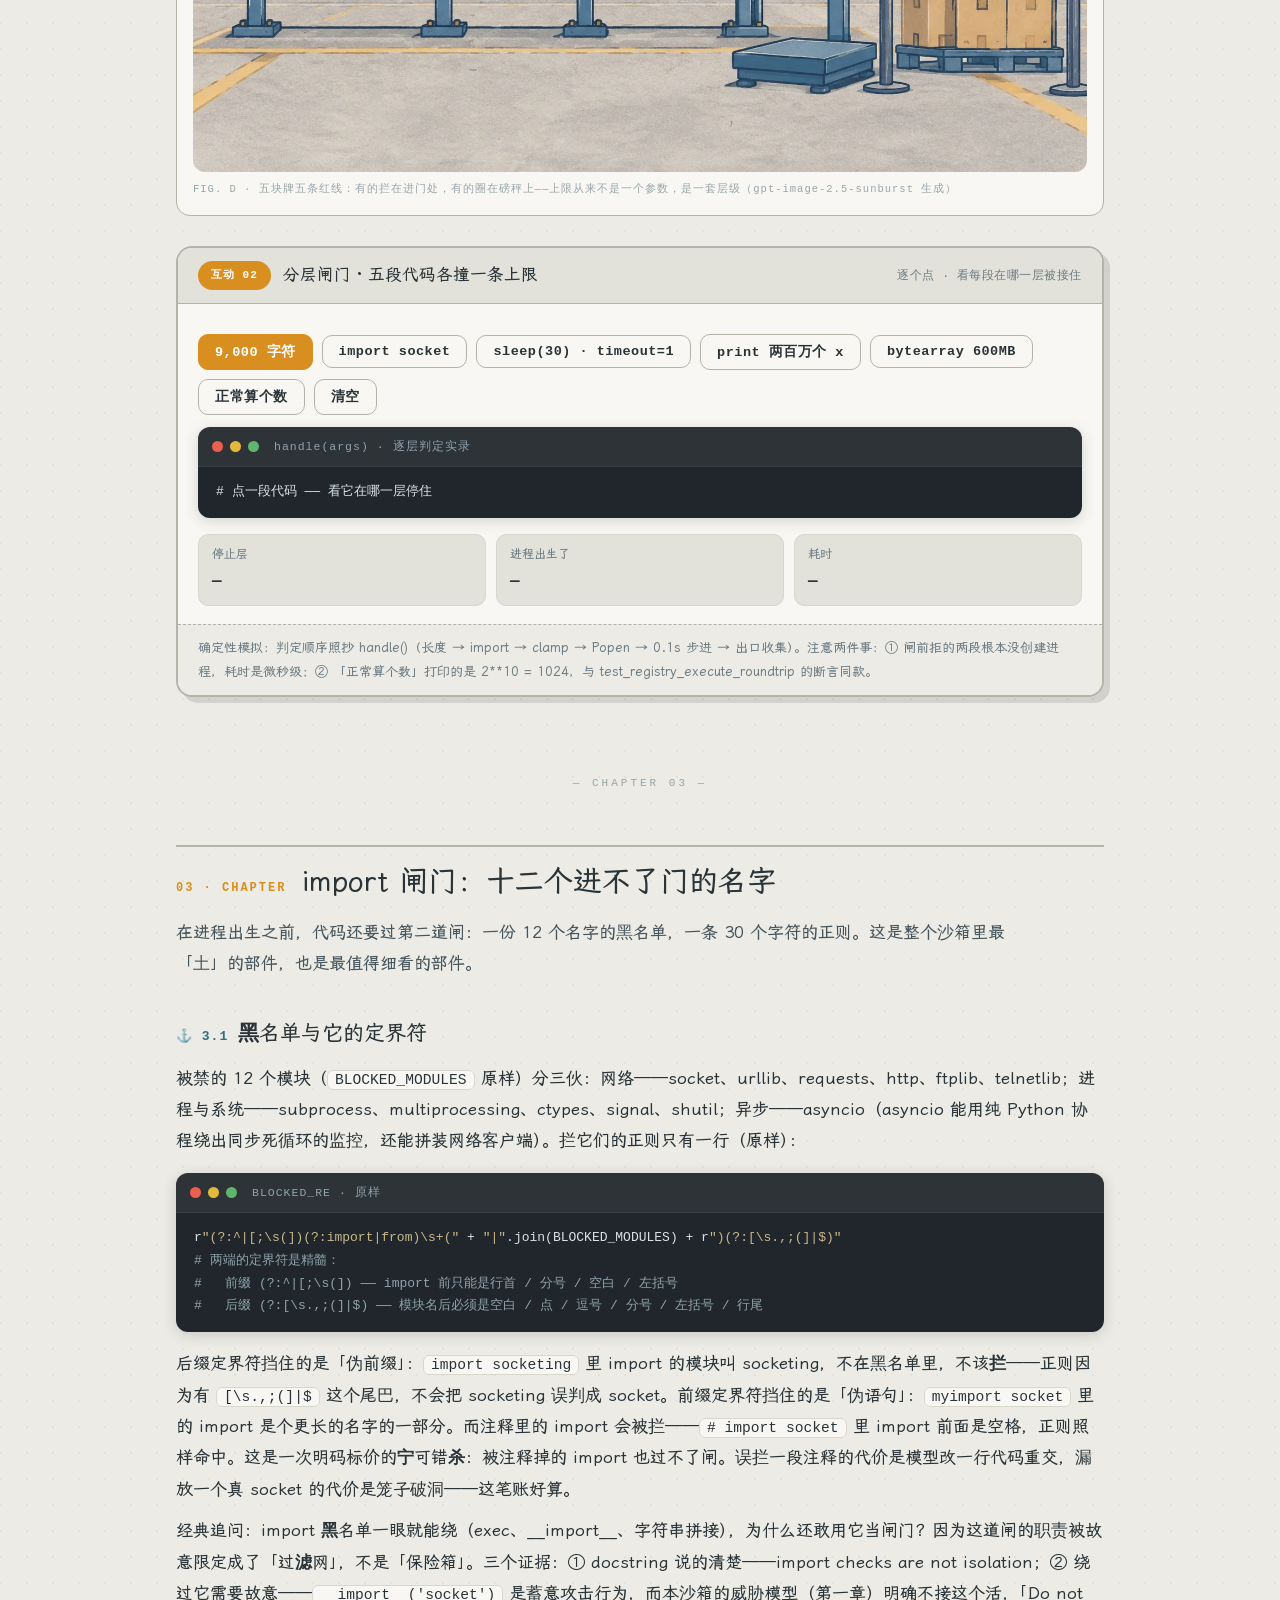
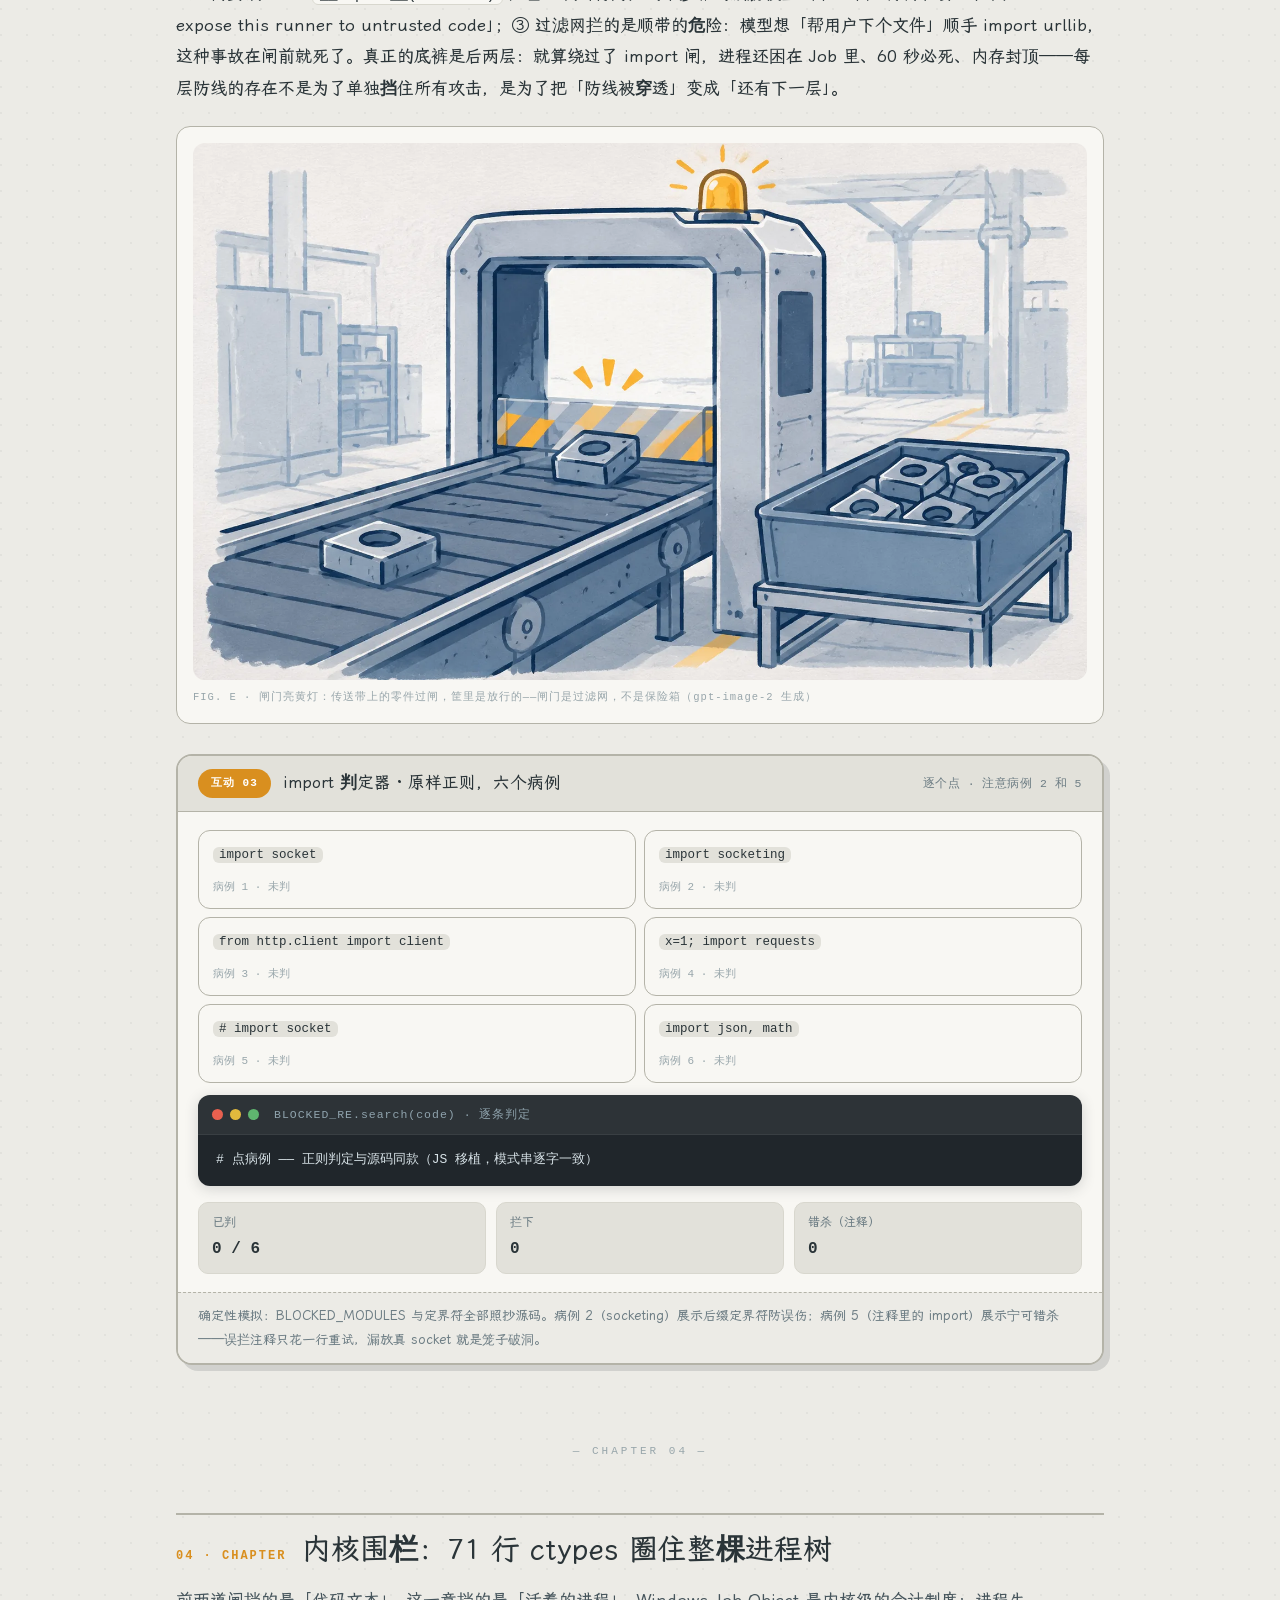
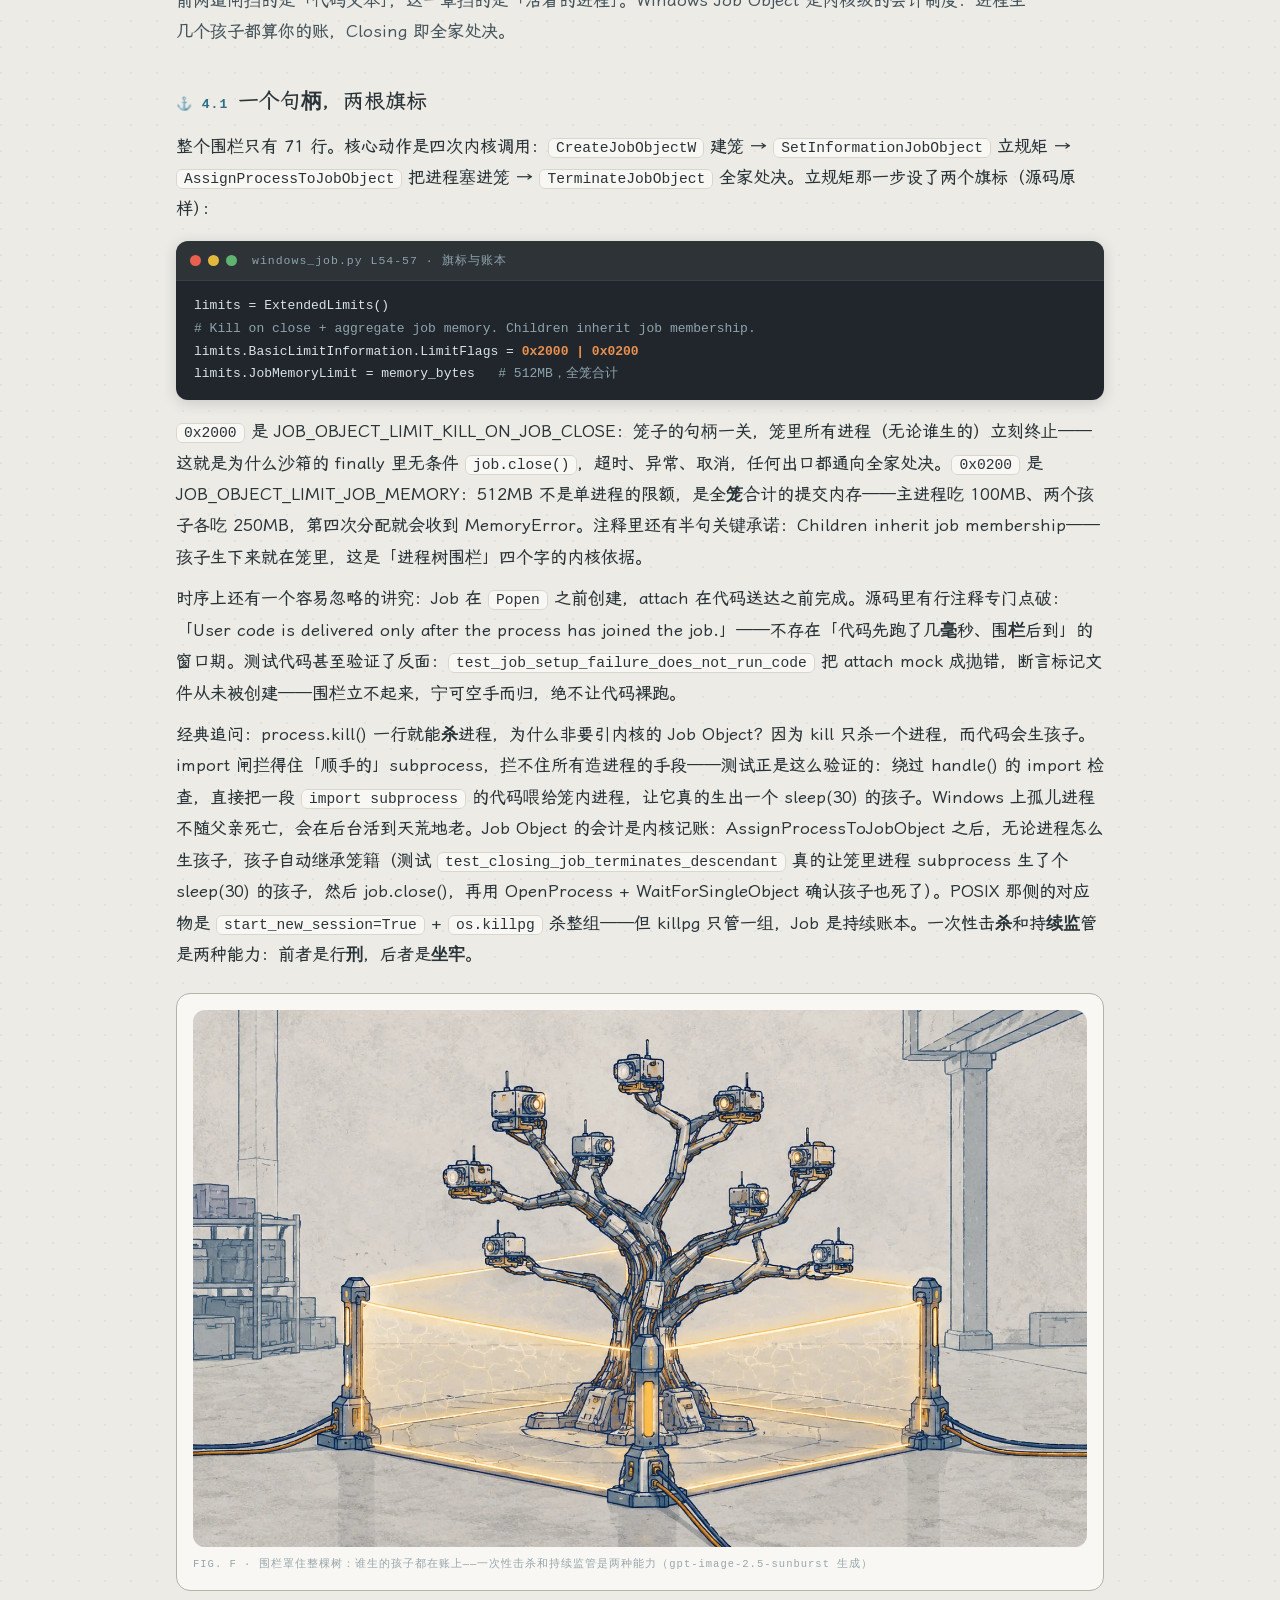
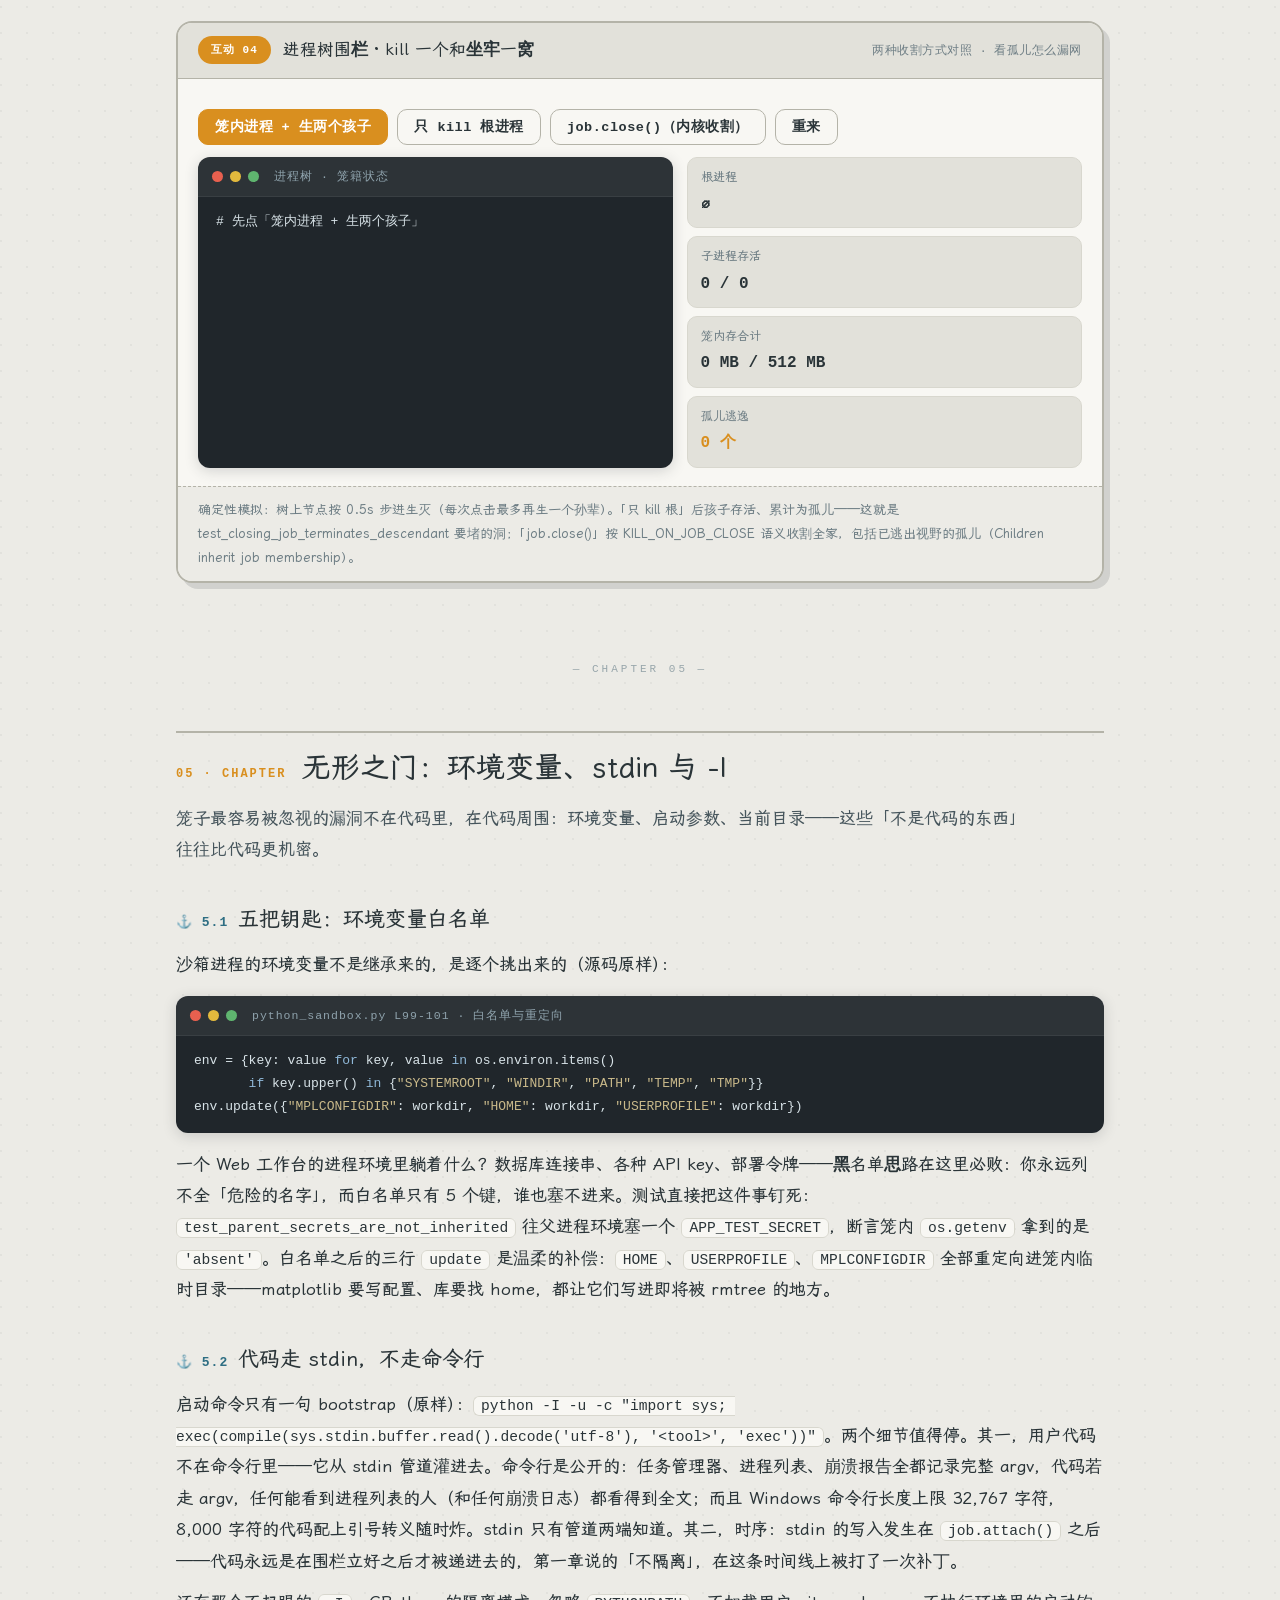
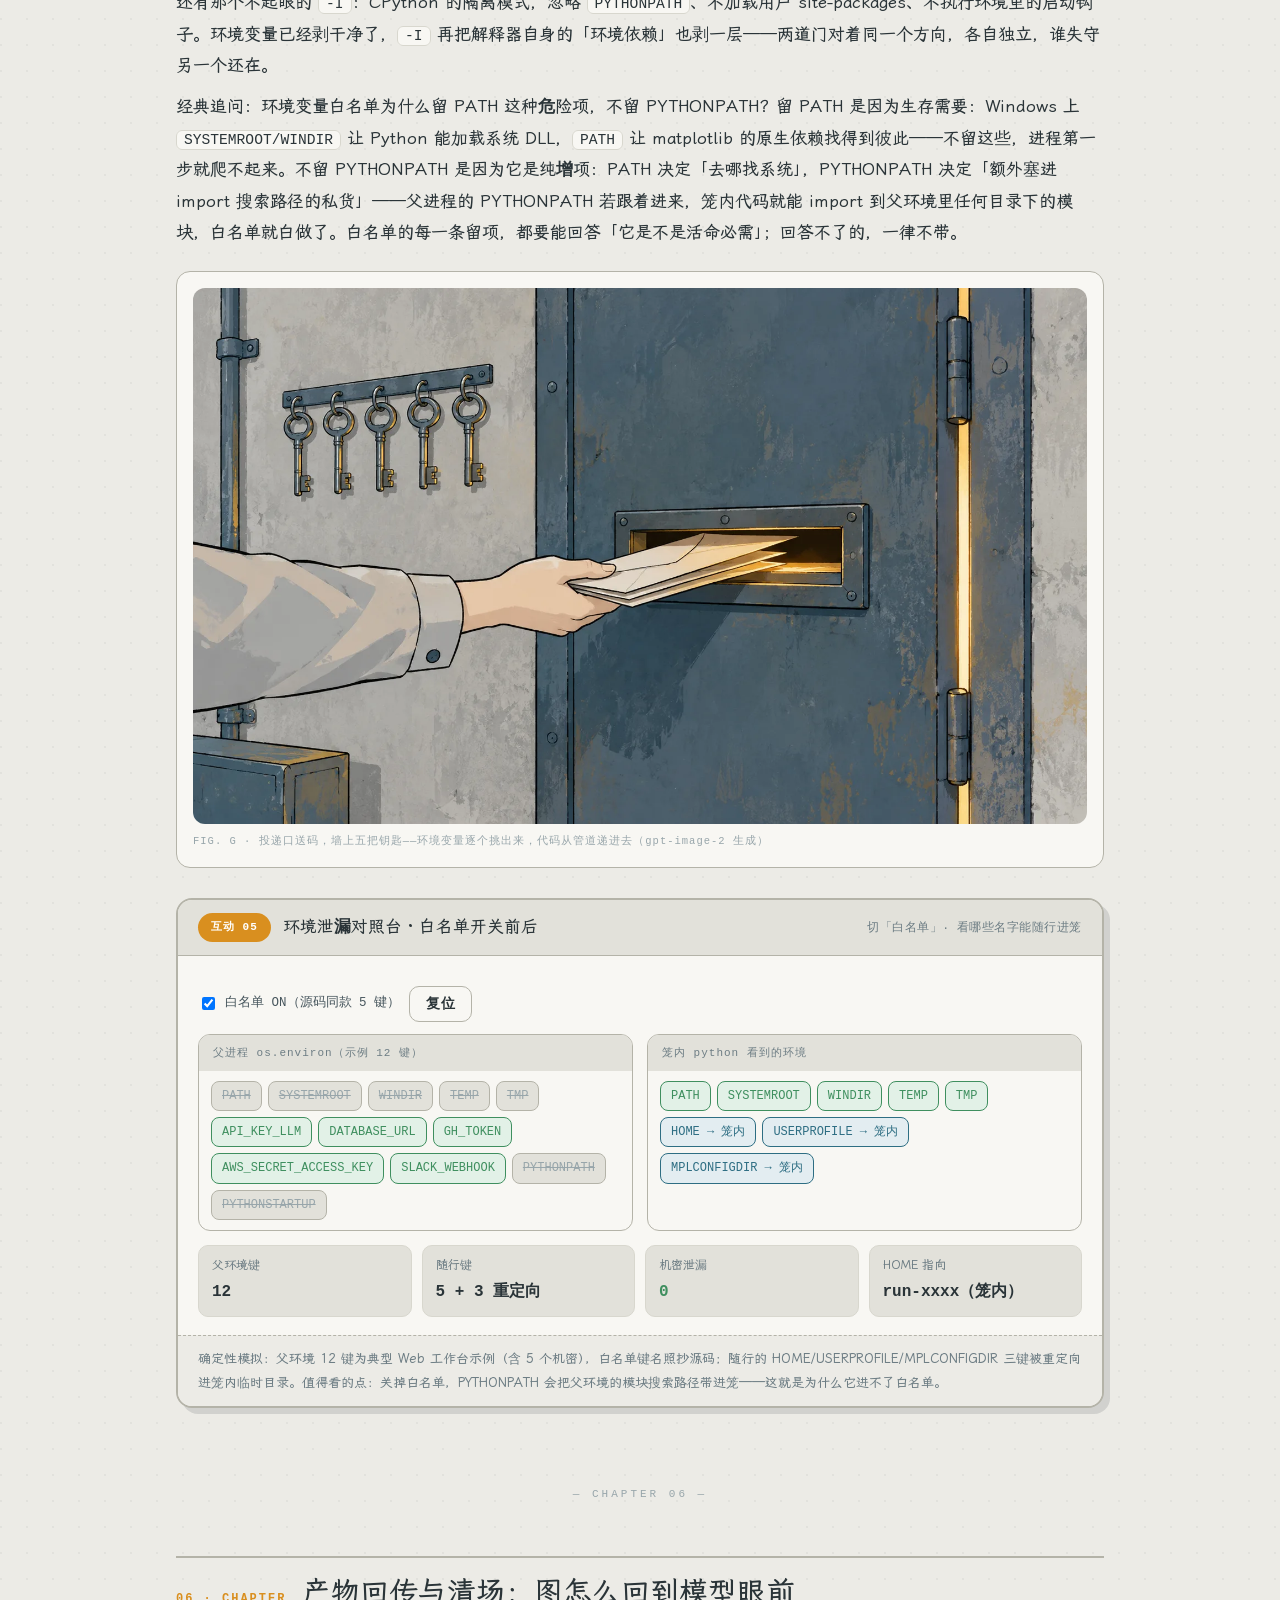
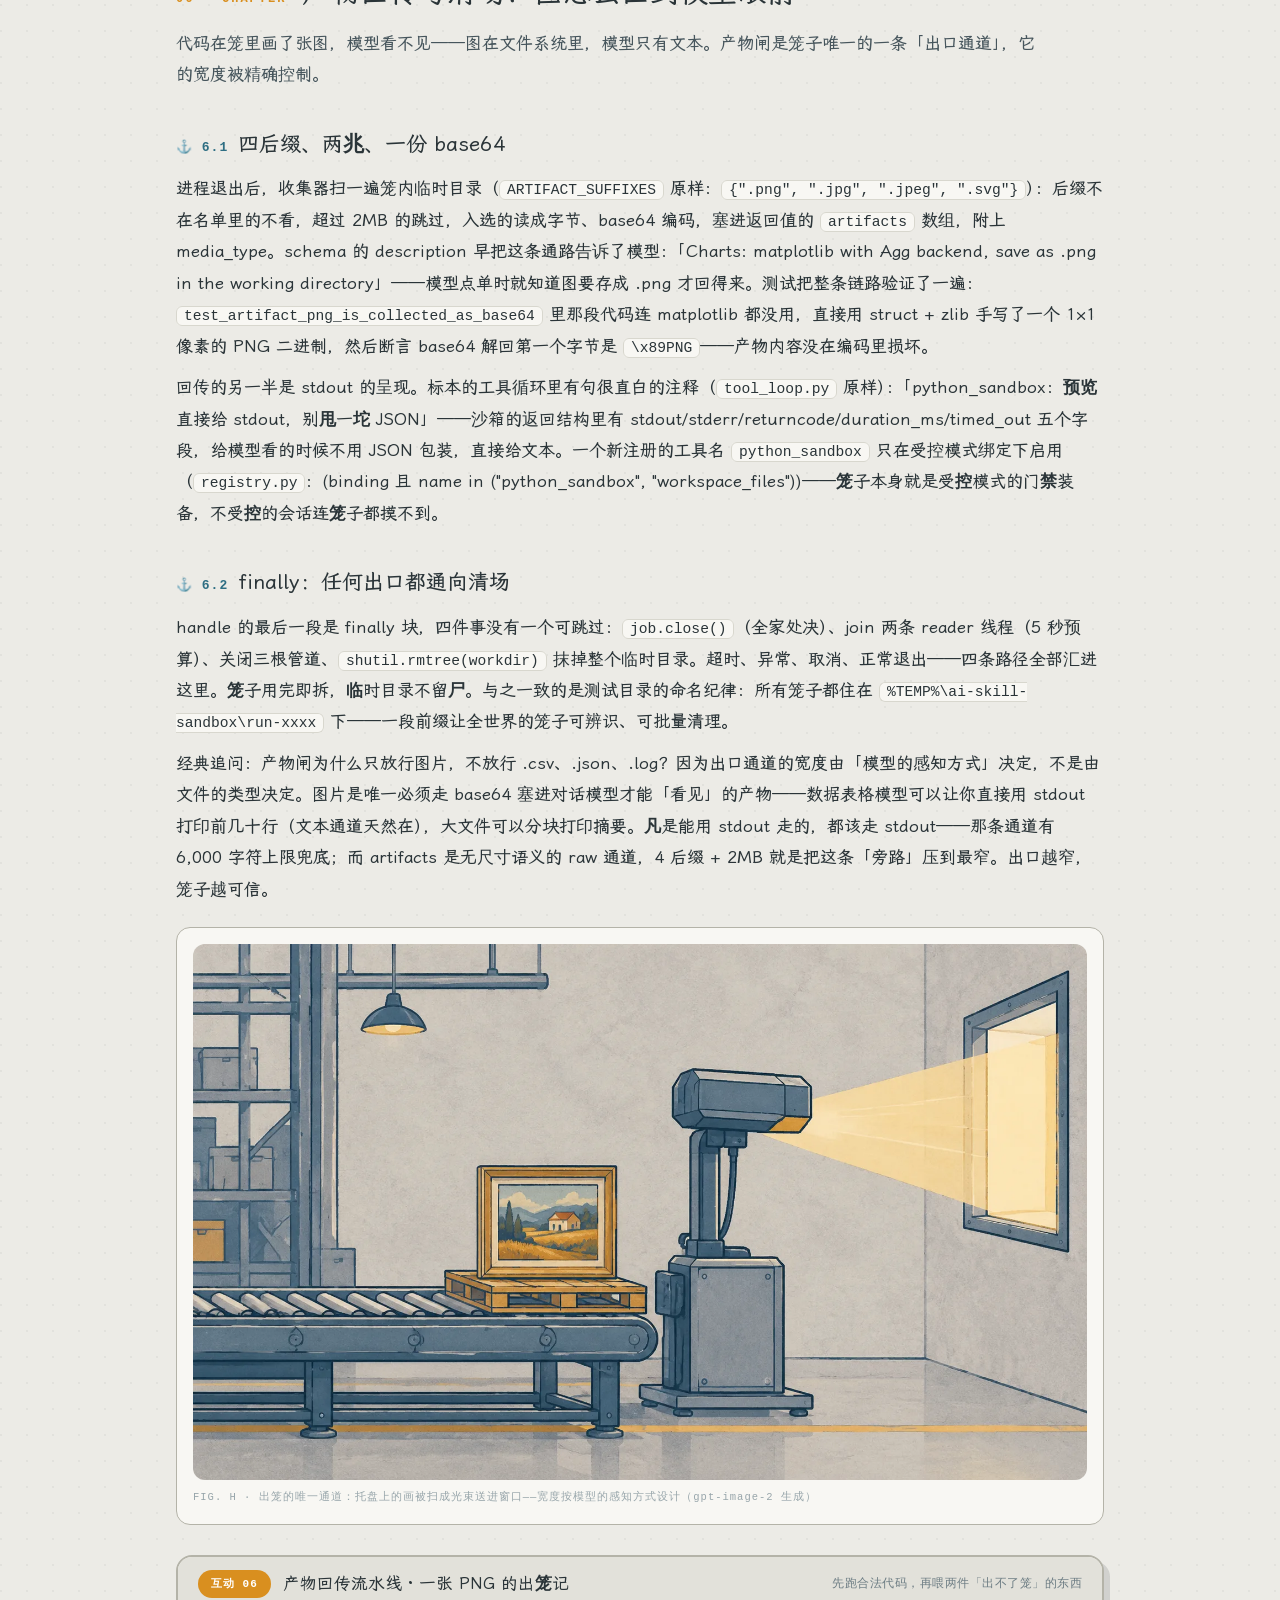
==== commit a393b35d: "site-audit follow-up: rd b base color darker; revert kernel svg rule (scrollable fig-box is intended" ====
--- a/index.html
+++ b/index.html
@@ -390,4 +390,4 @@
 </body>
 </html>
 
-.rd b.hot{#96650e}+.rd b.hot{#96650e.rd b{color:#96650e}\n}
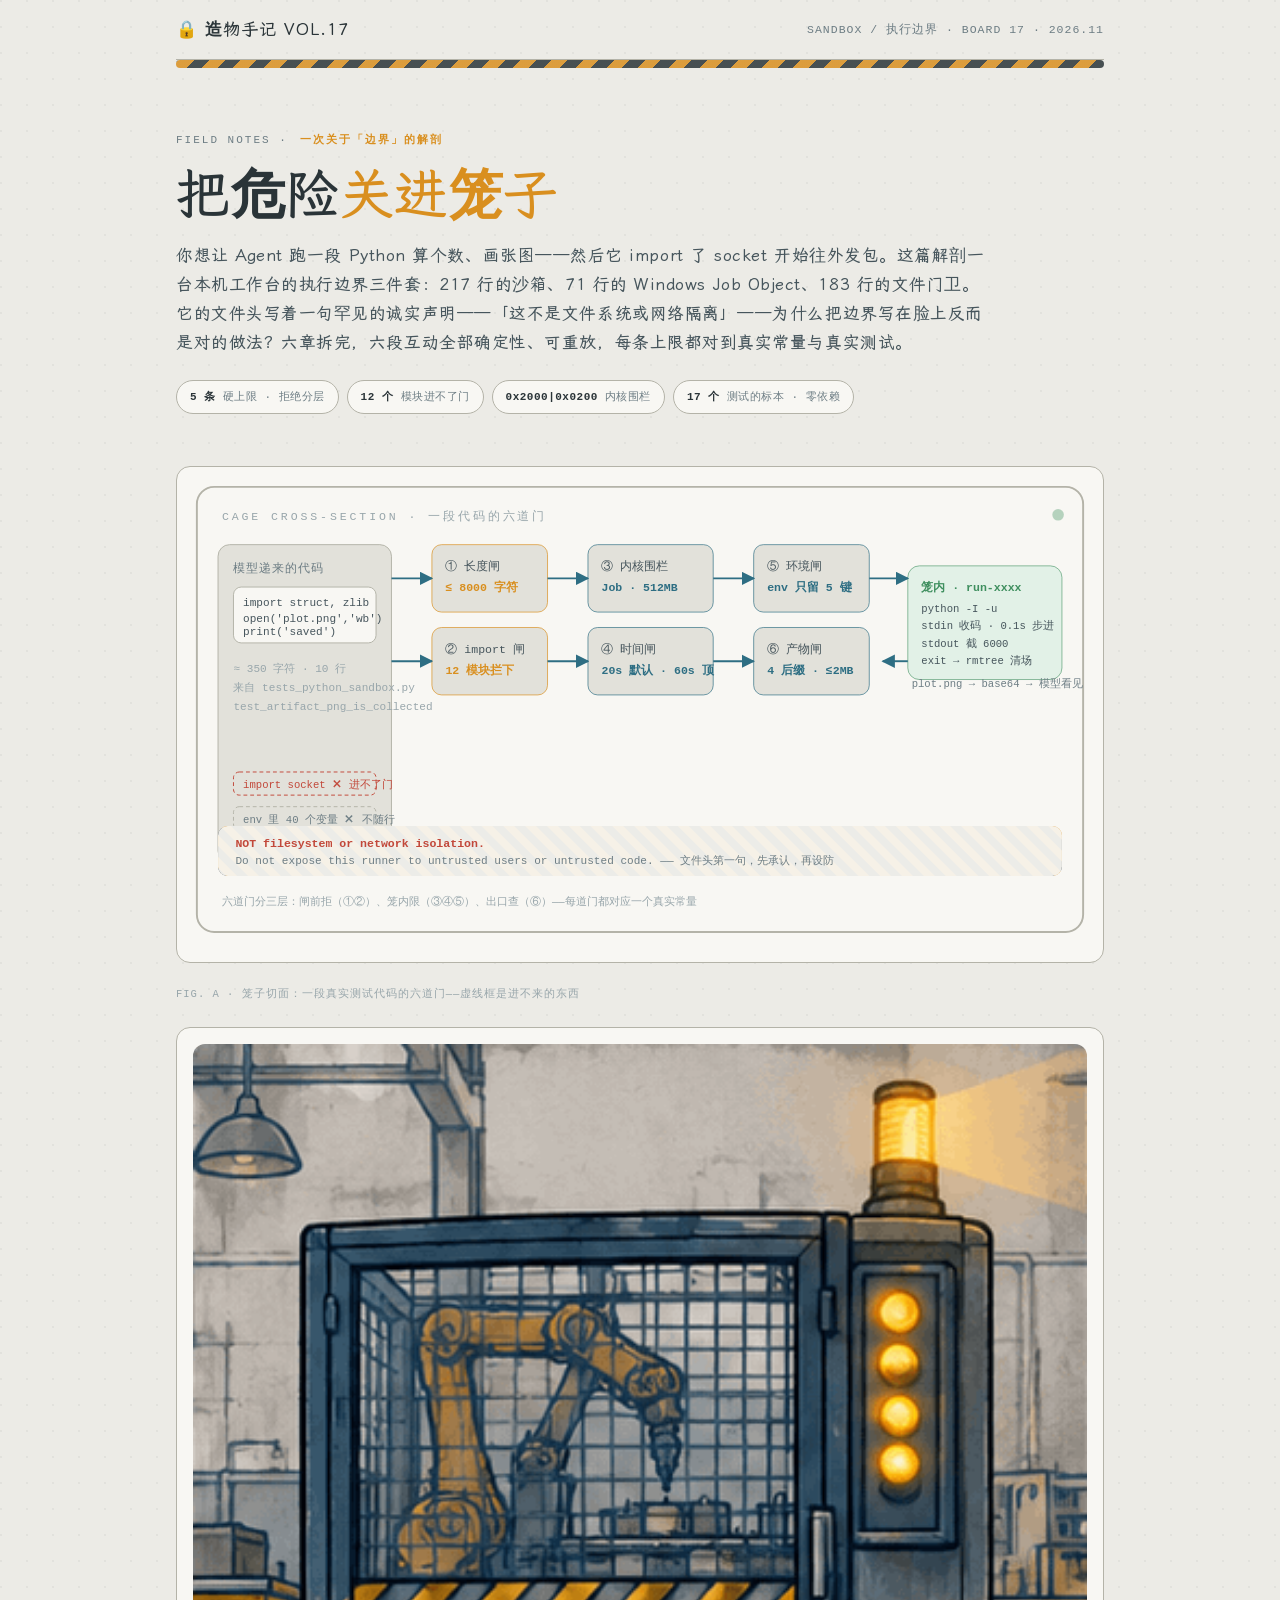
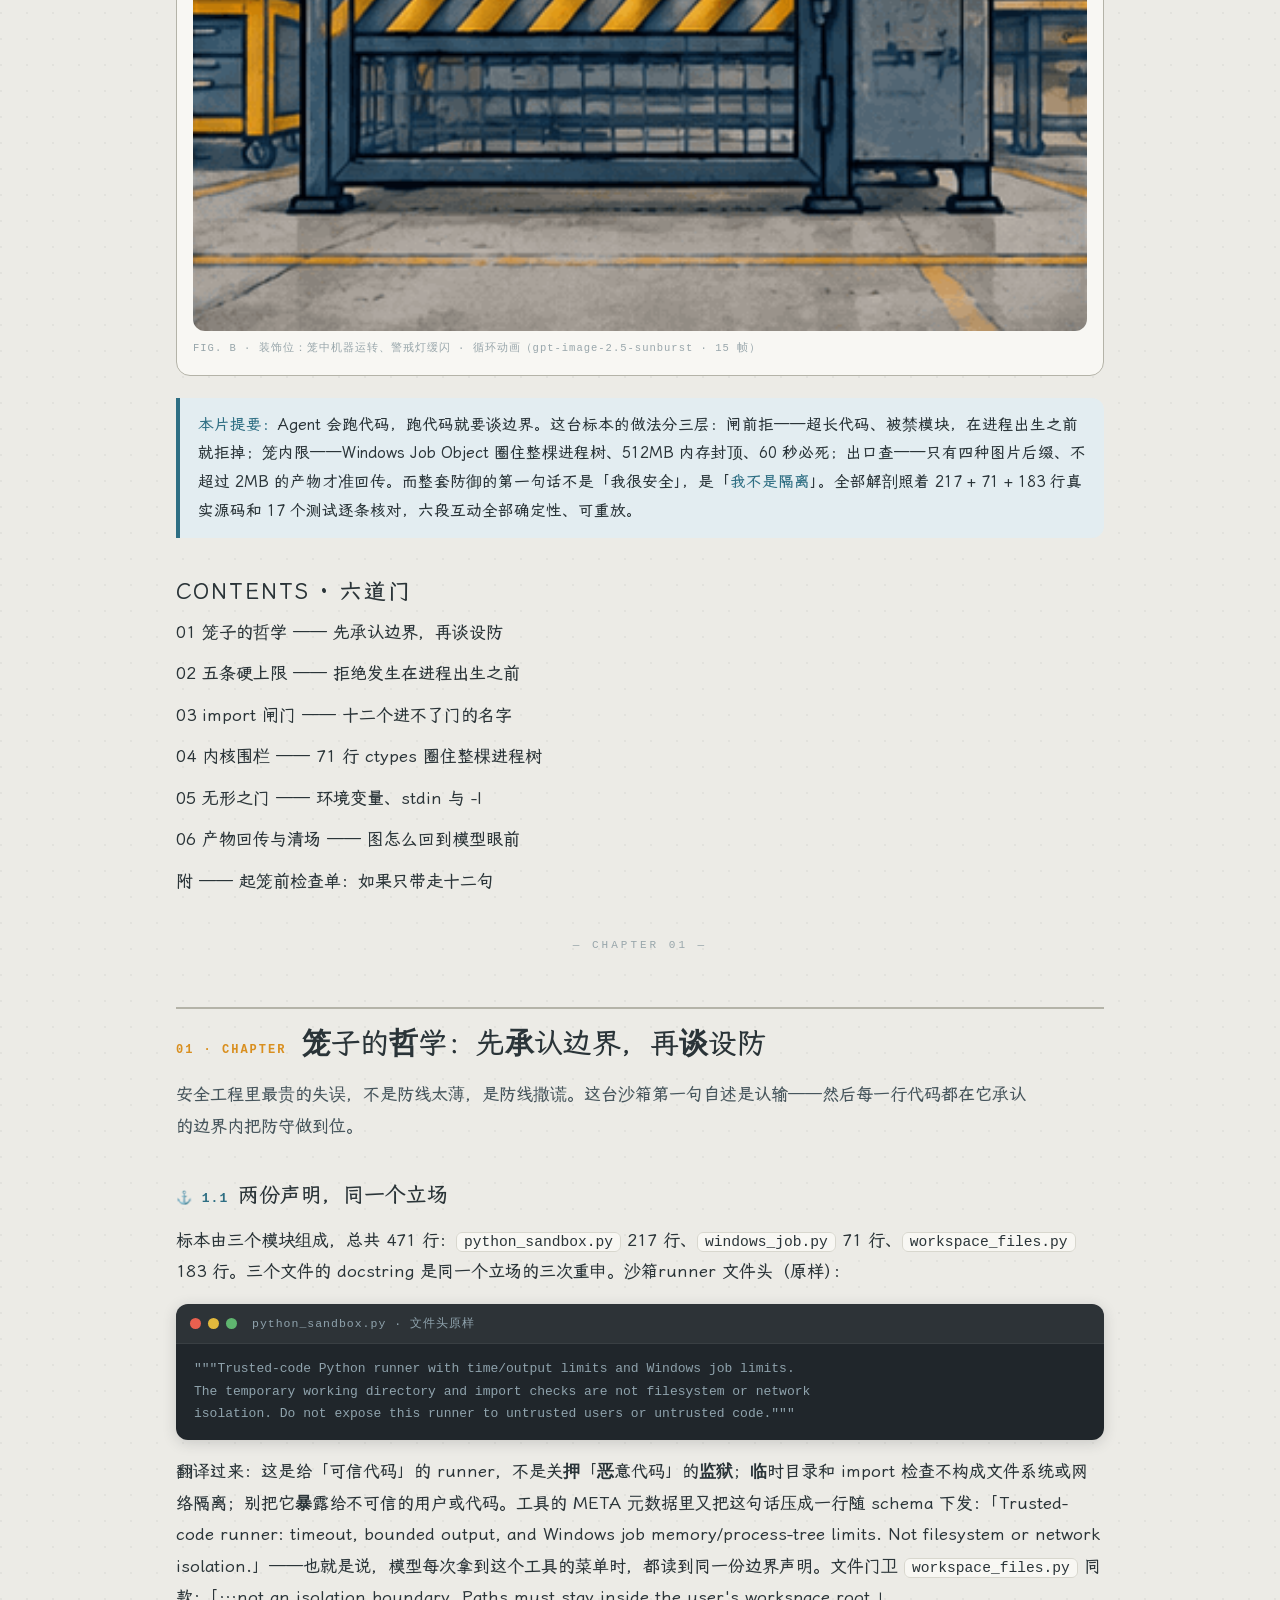
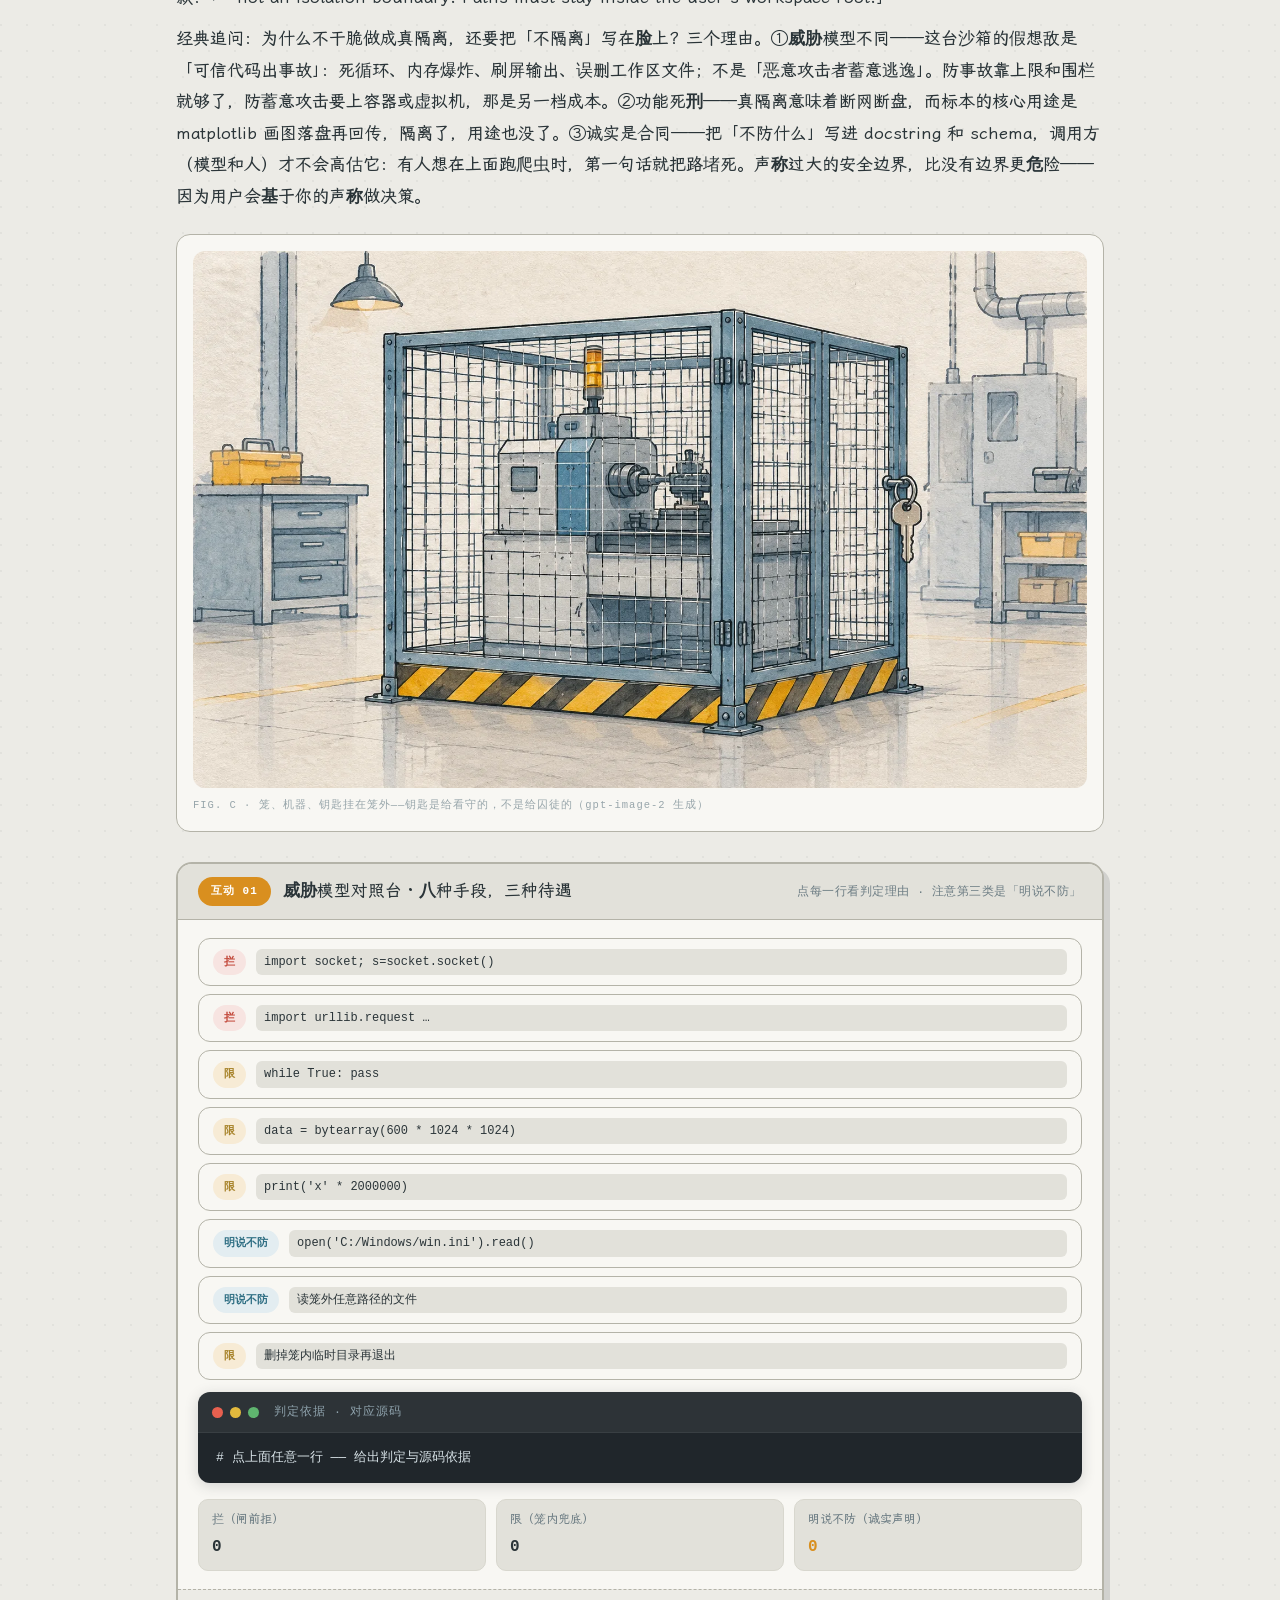
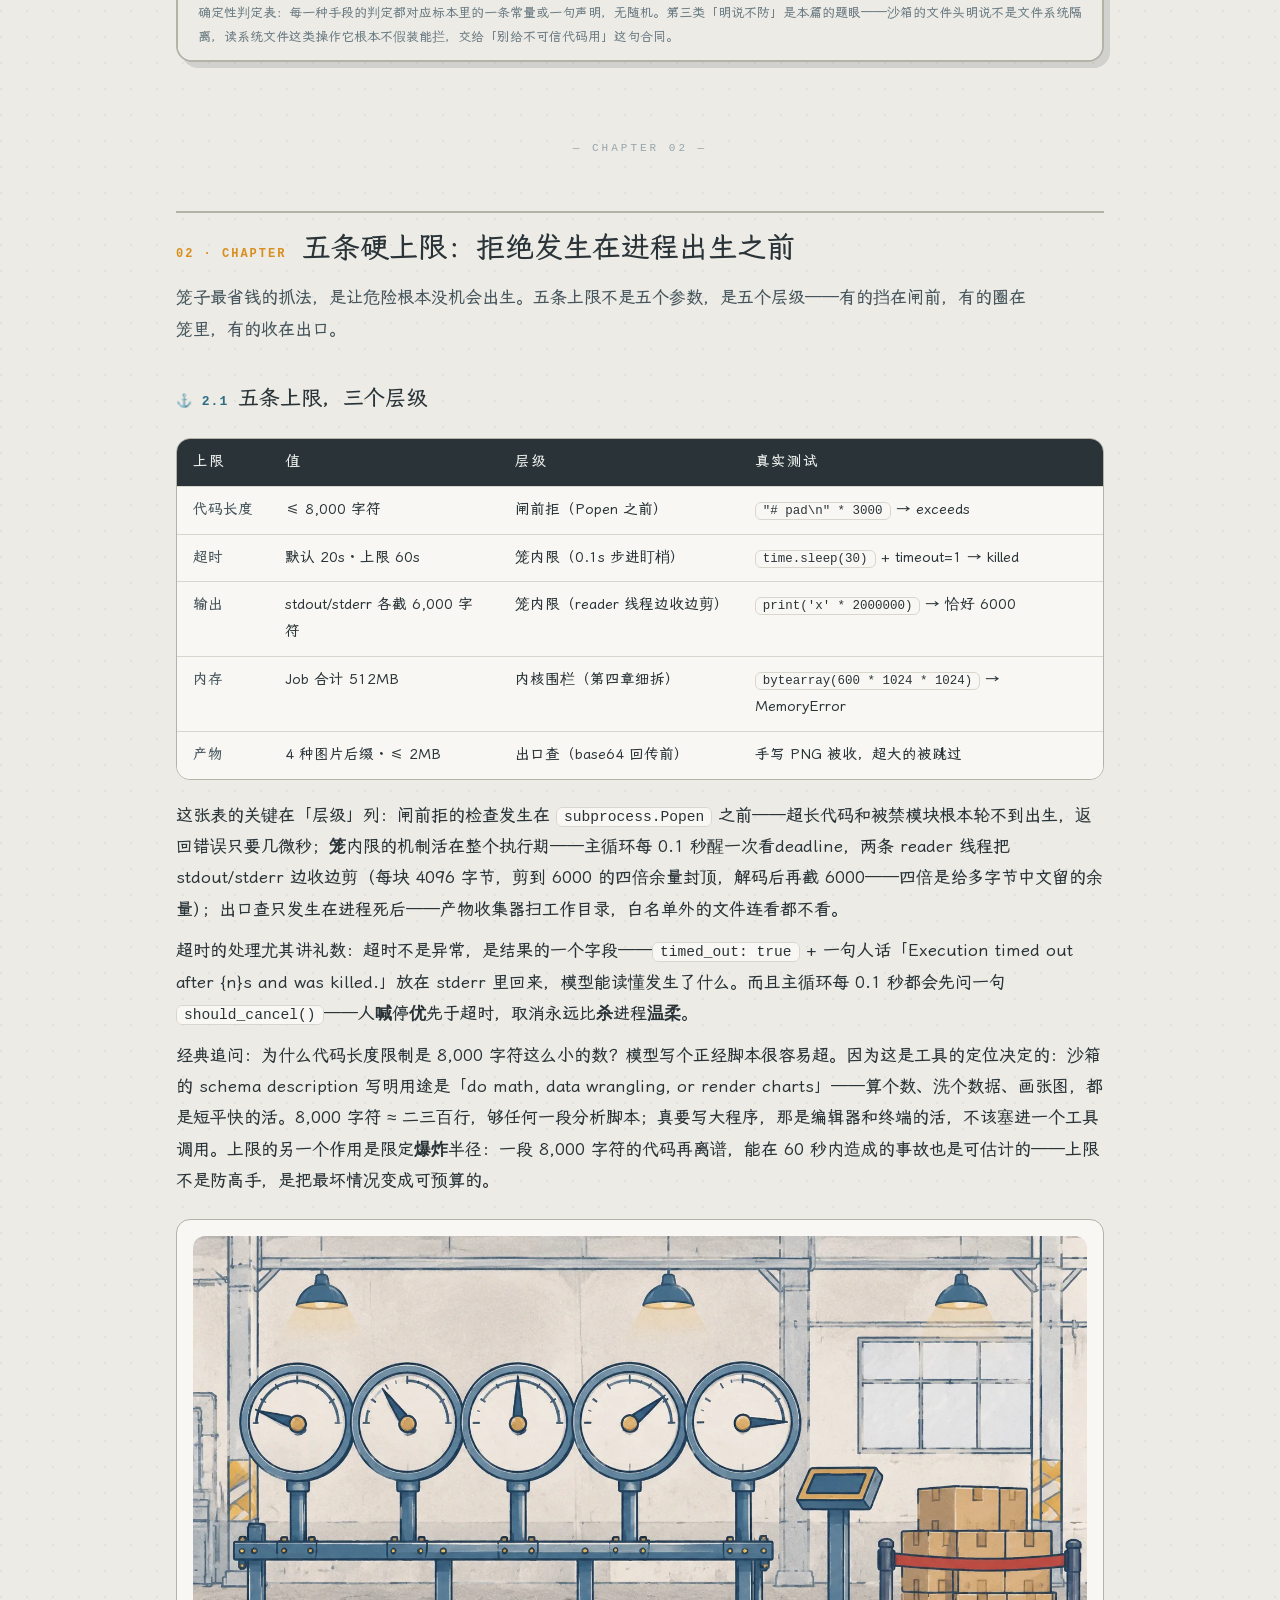
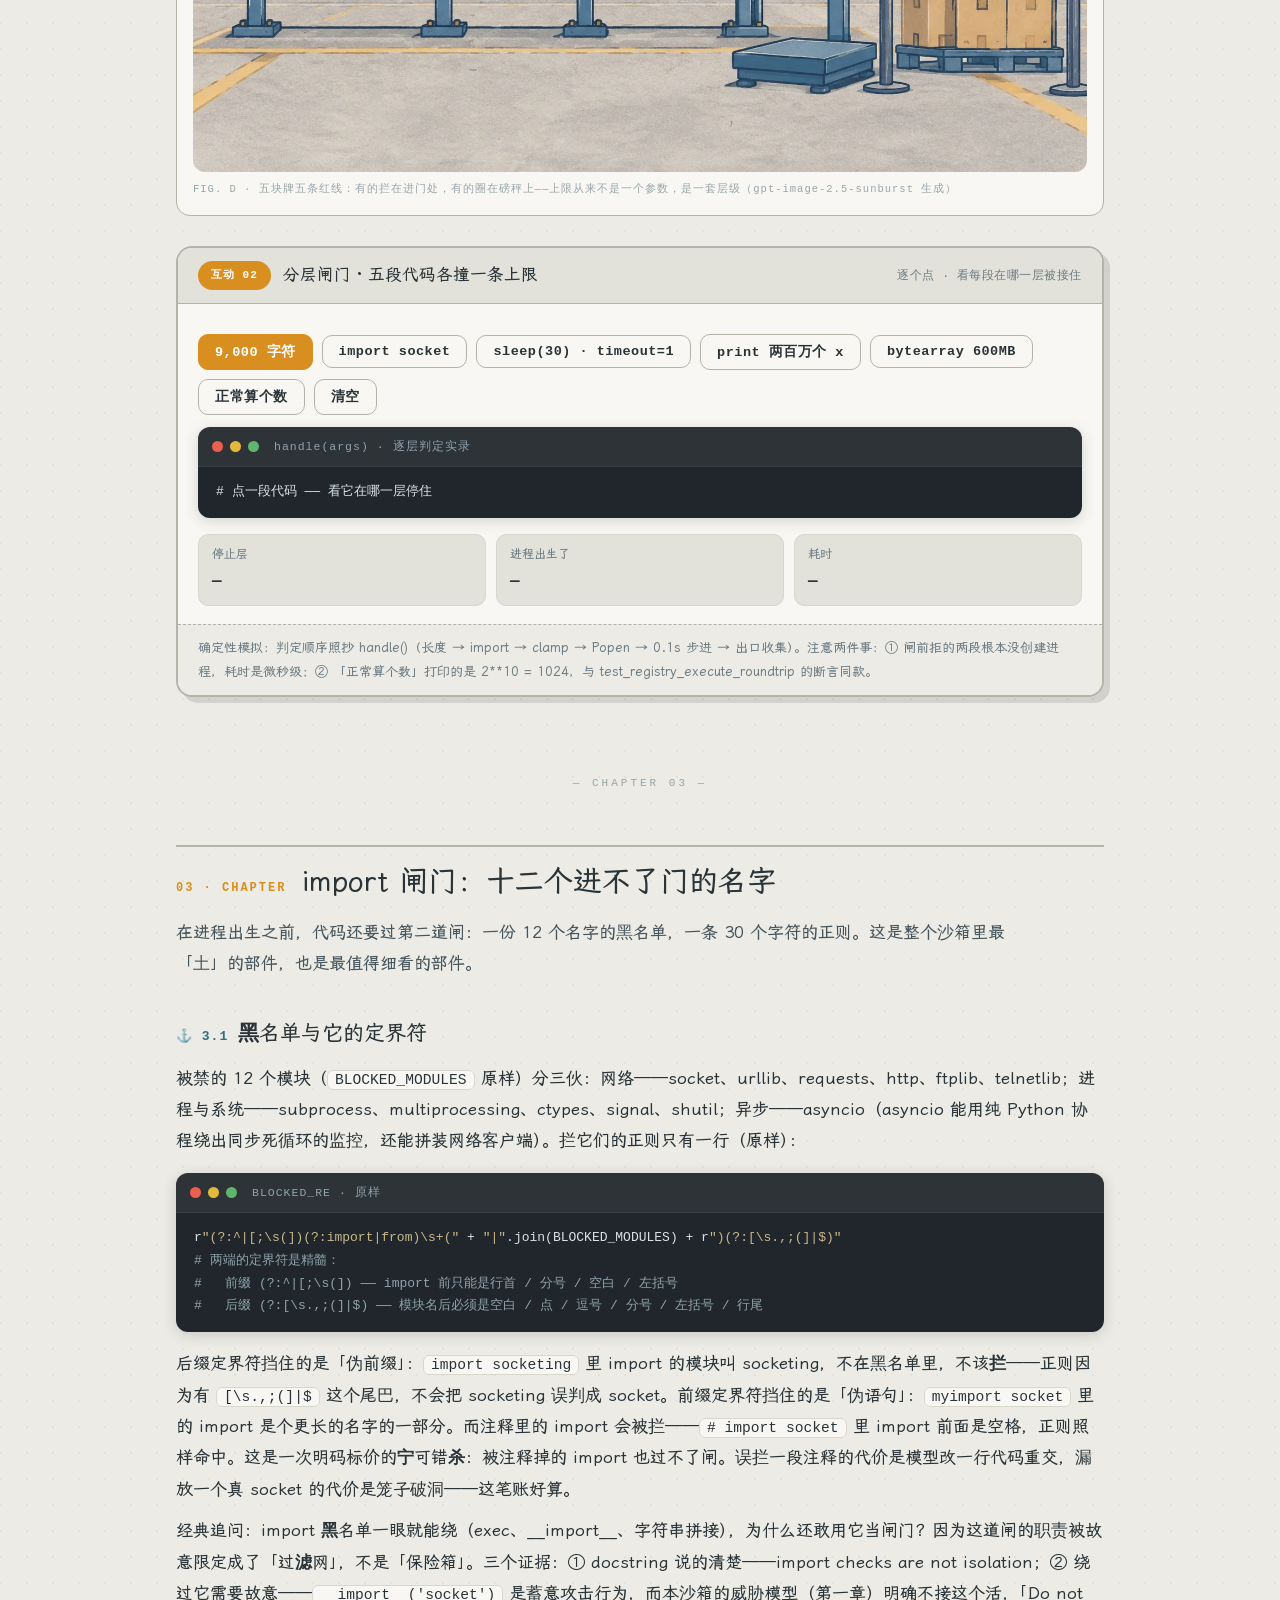
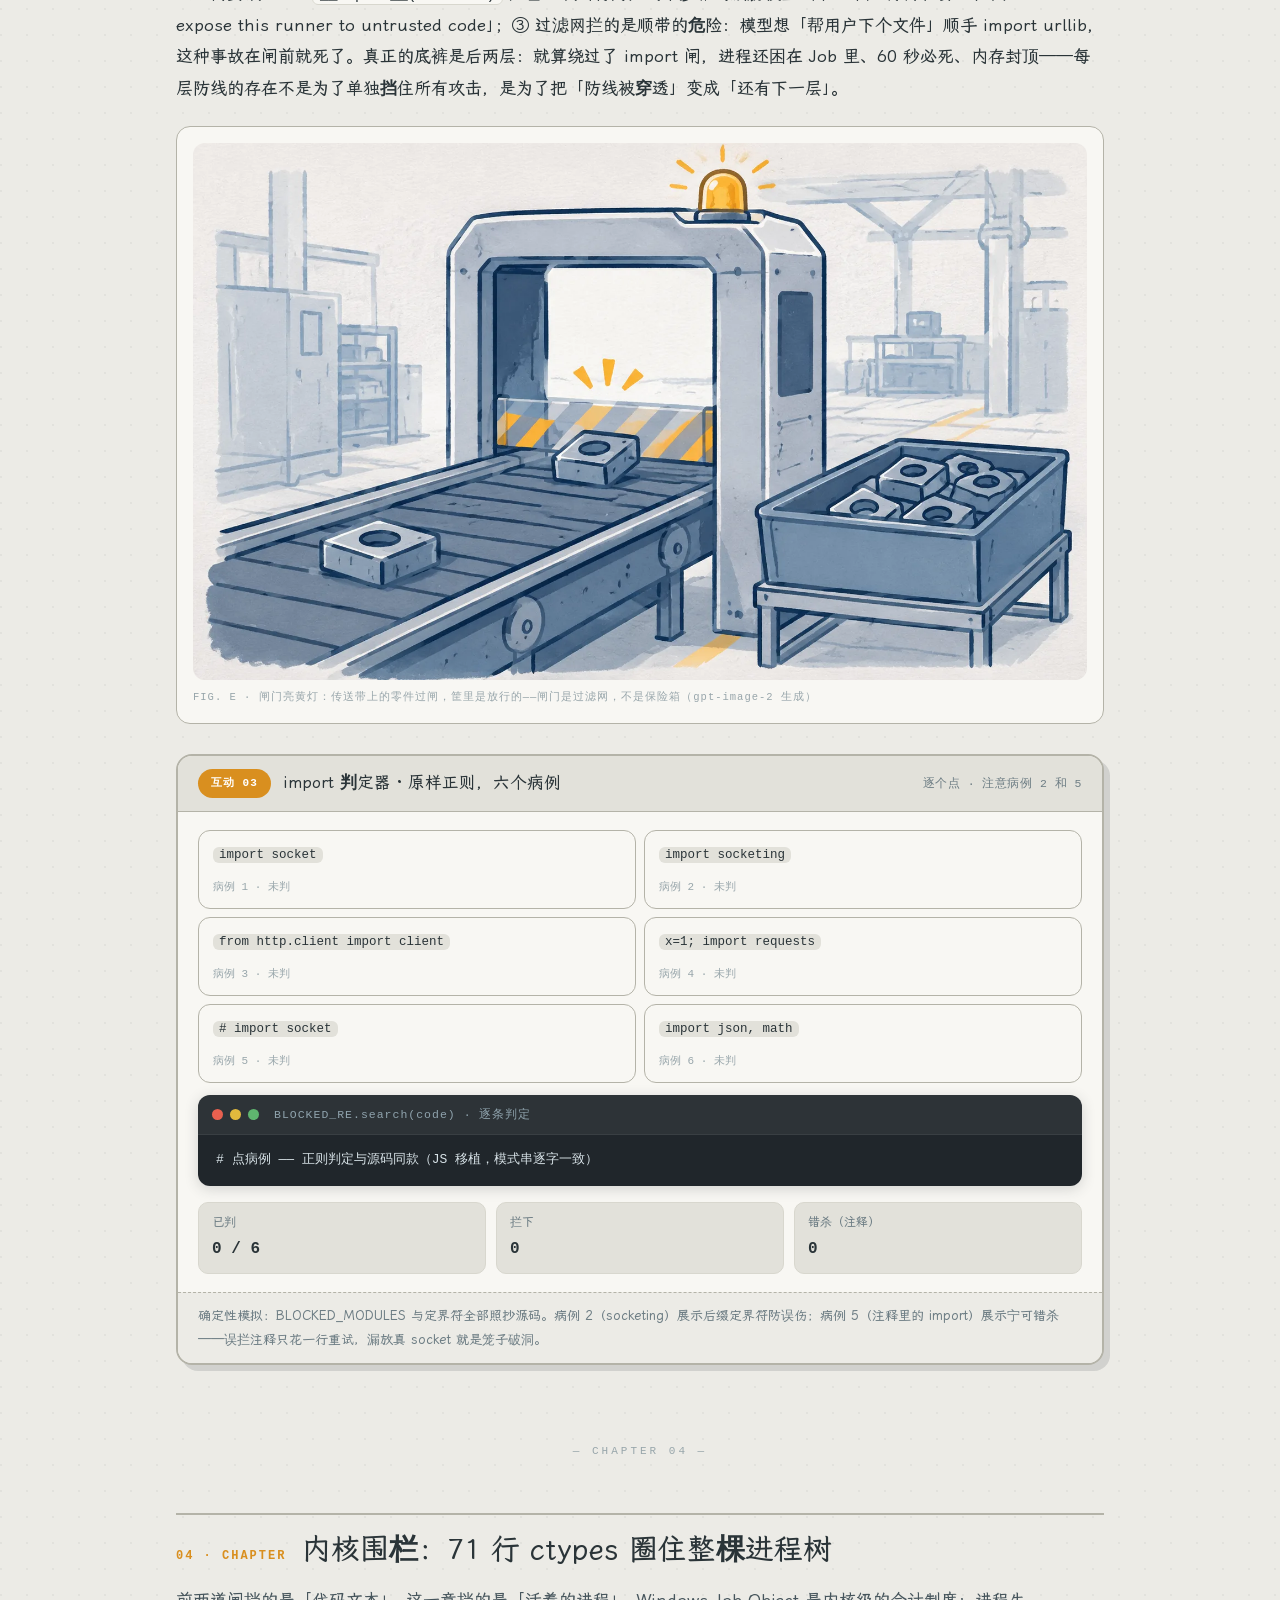
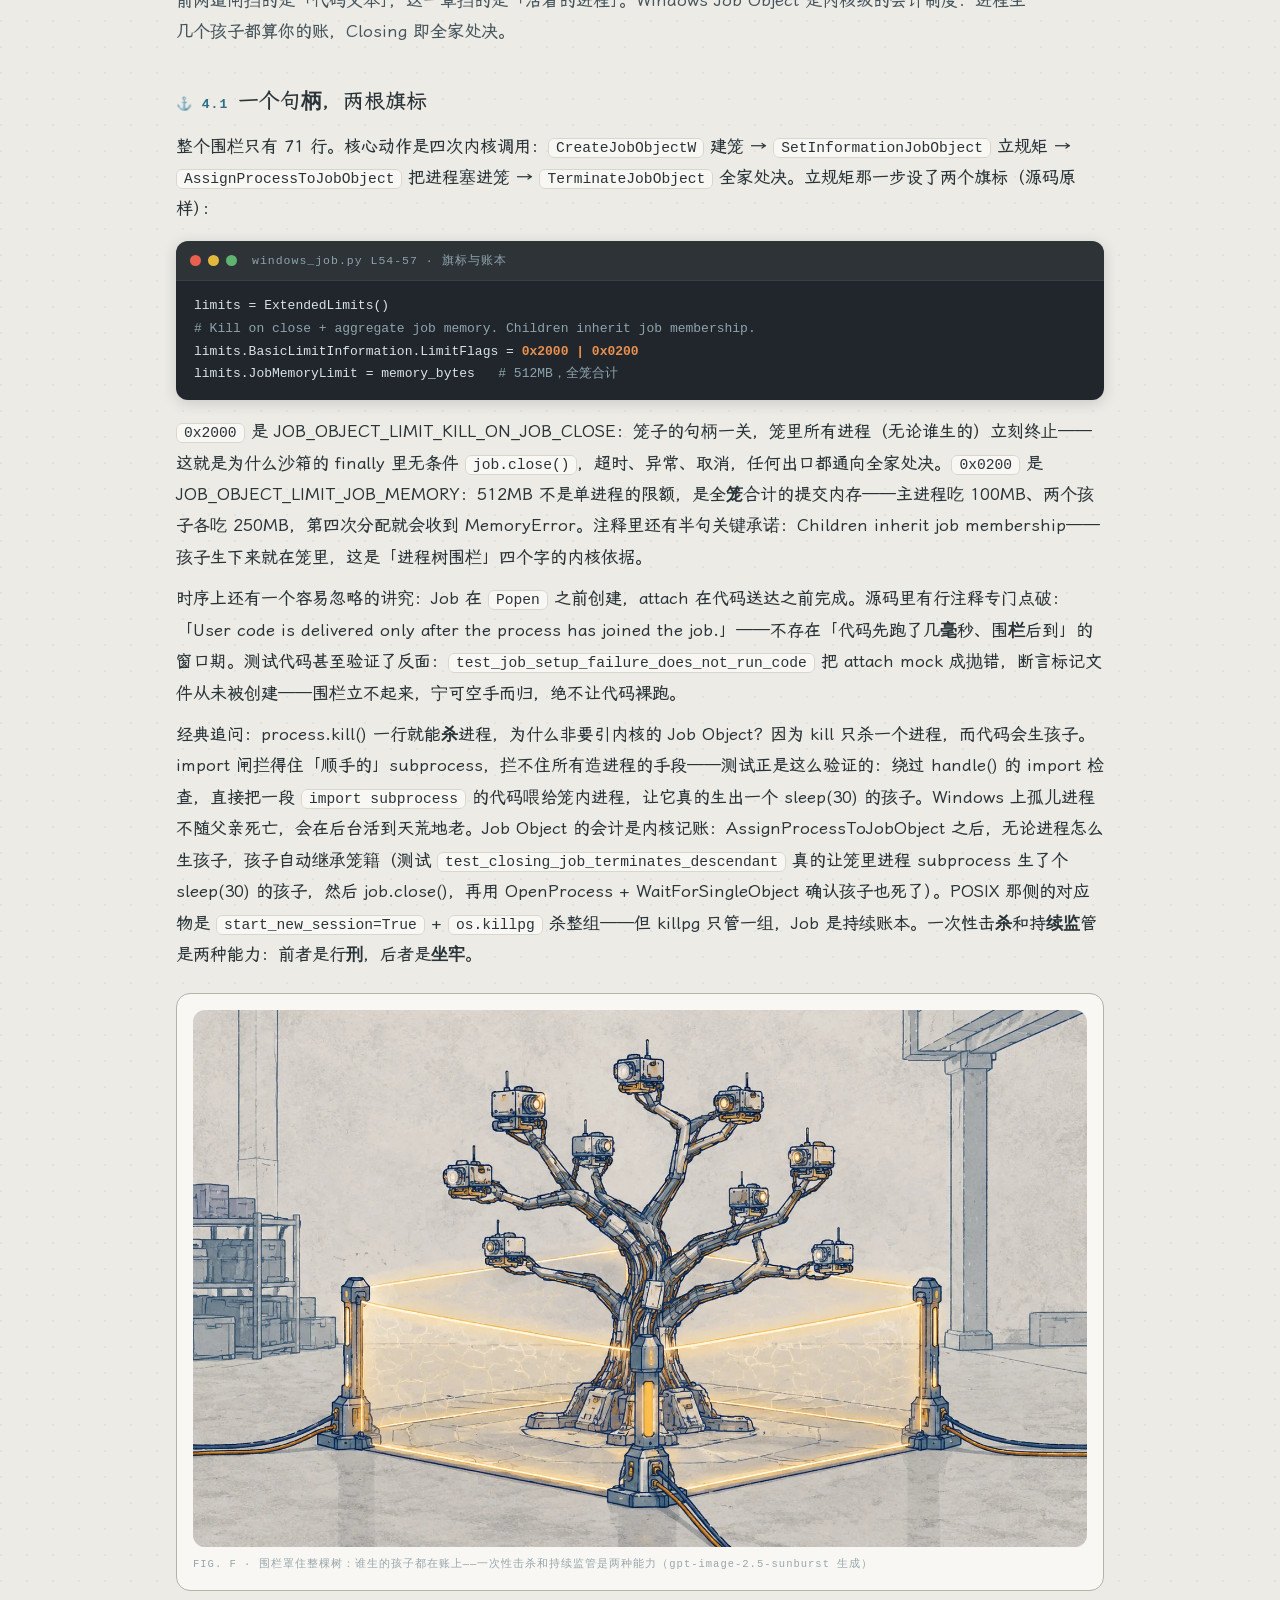
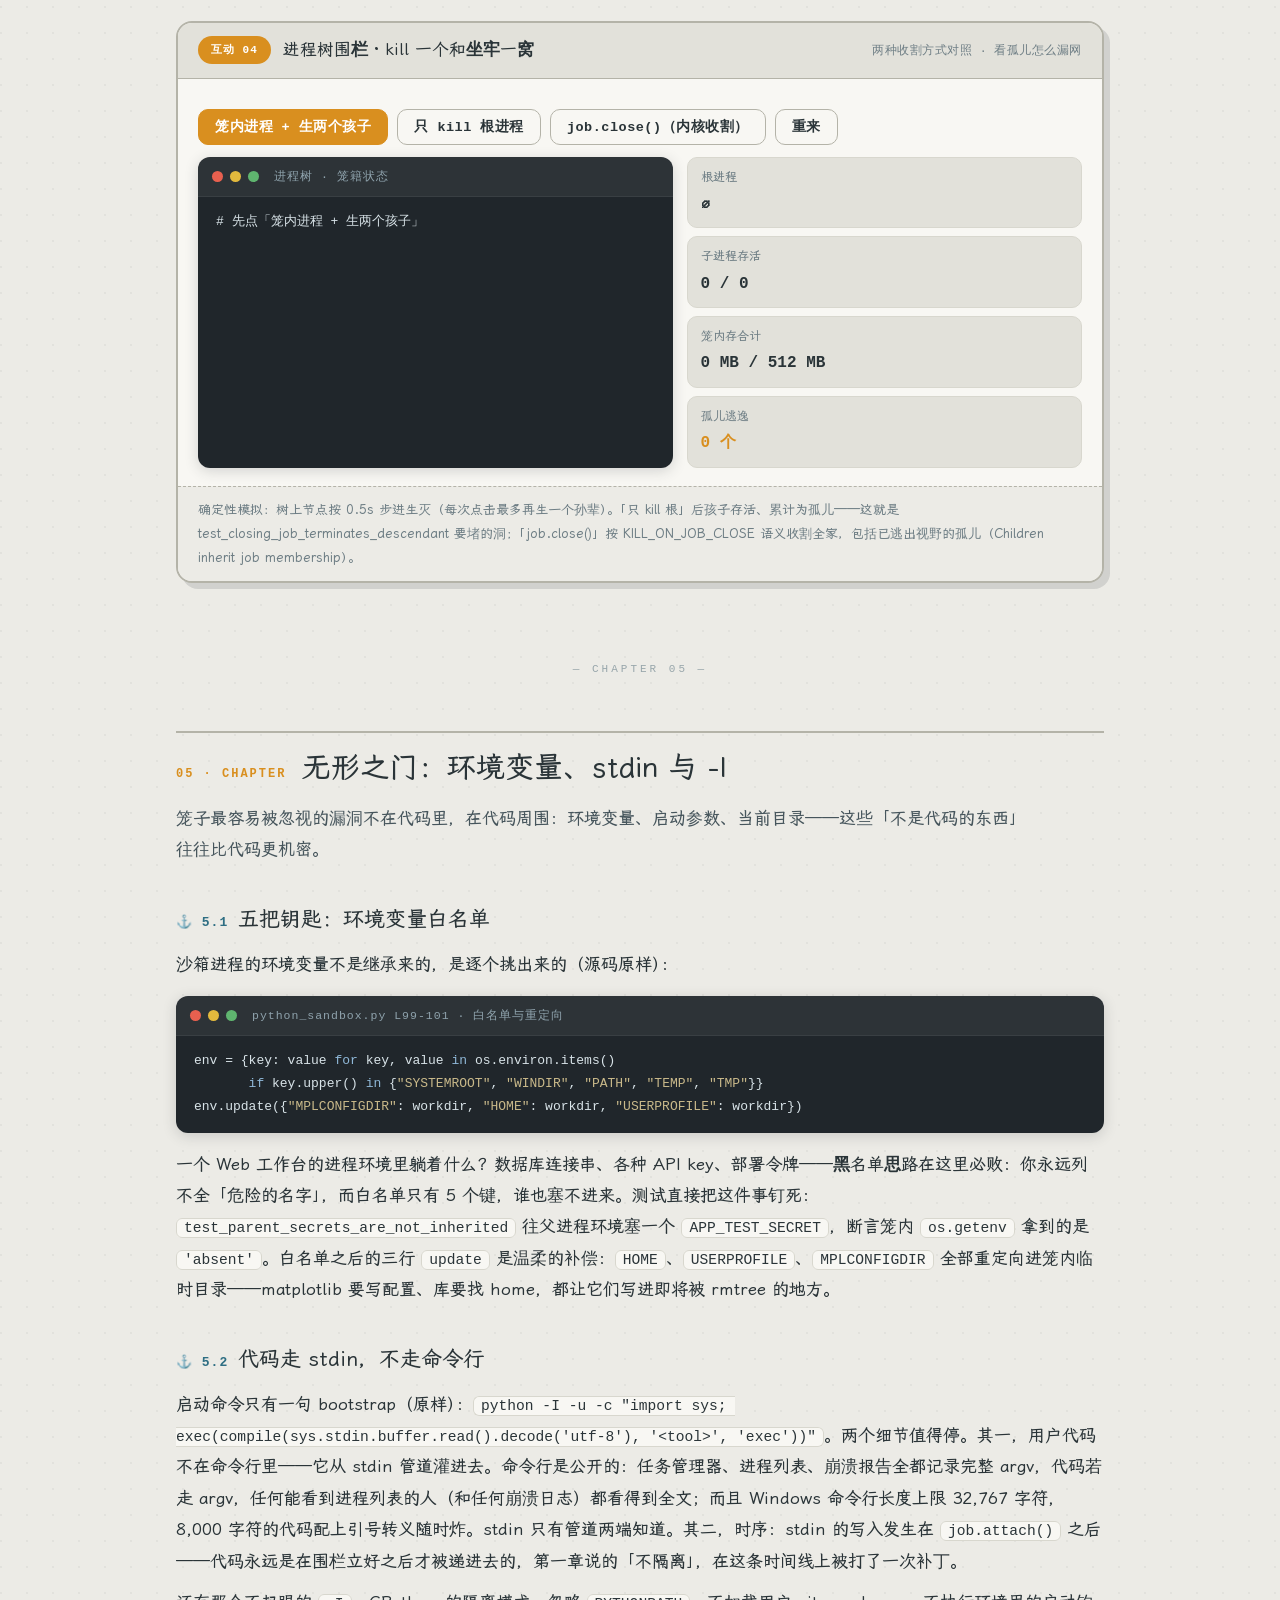
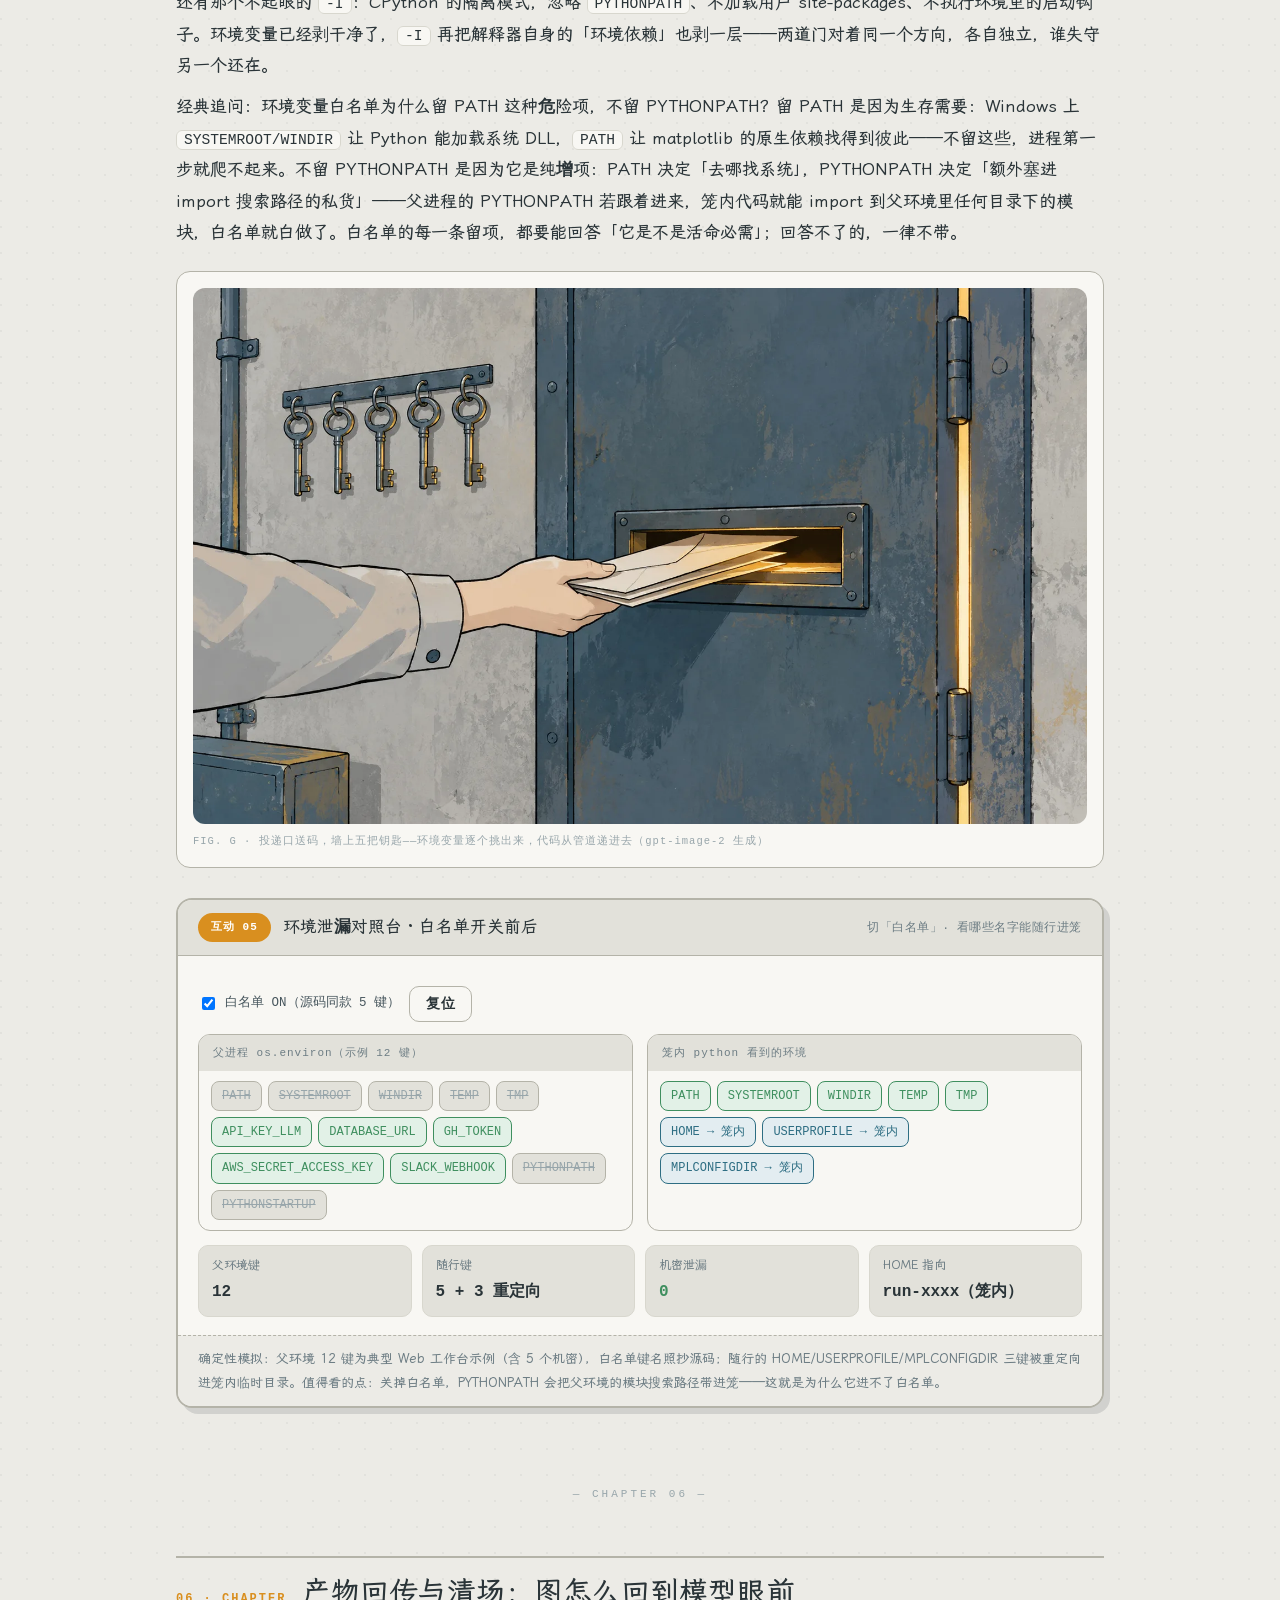
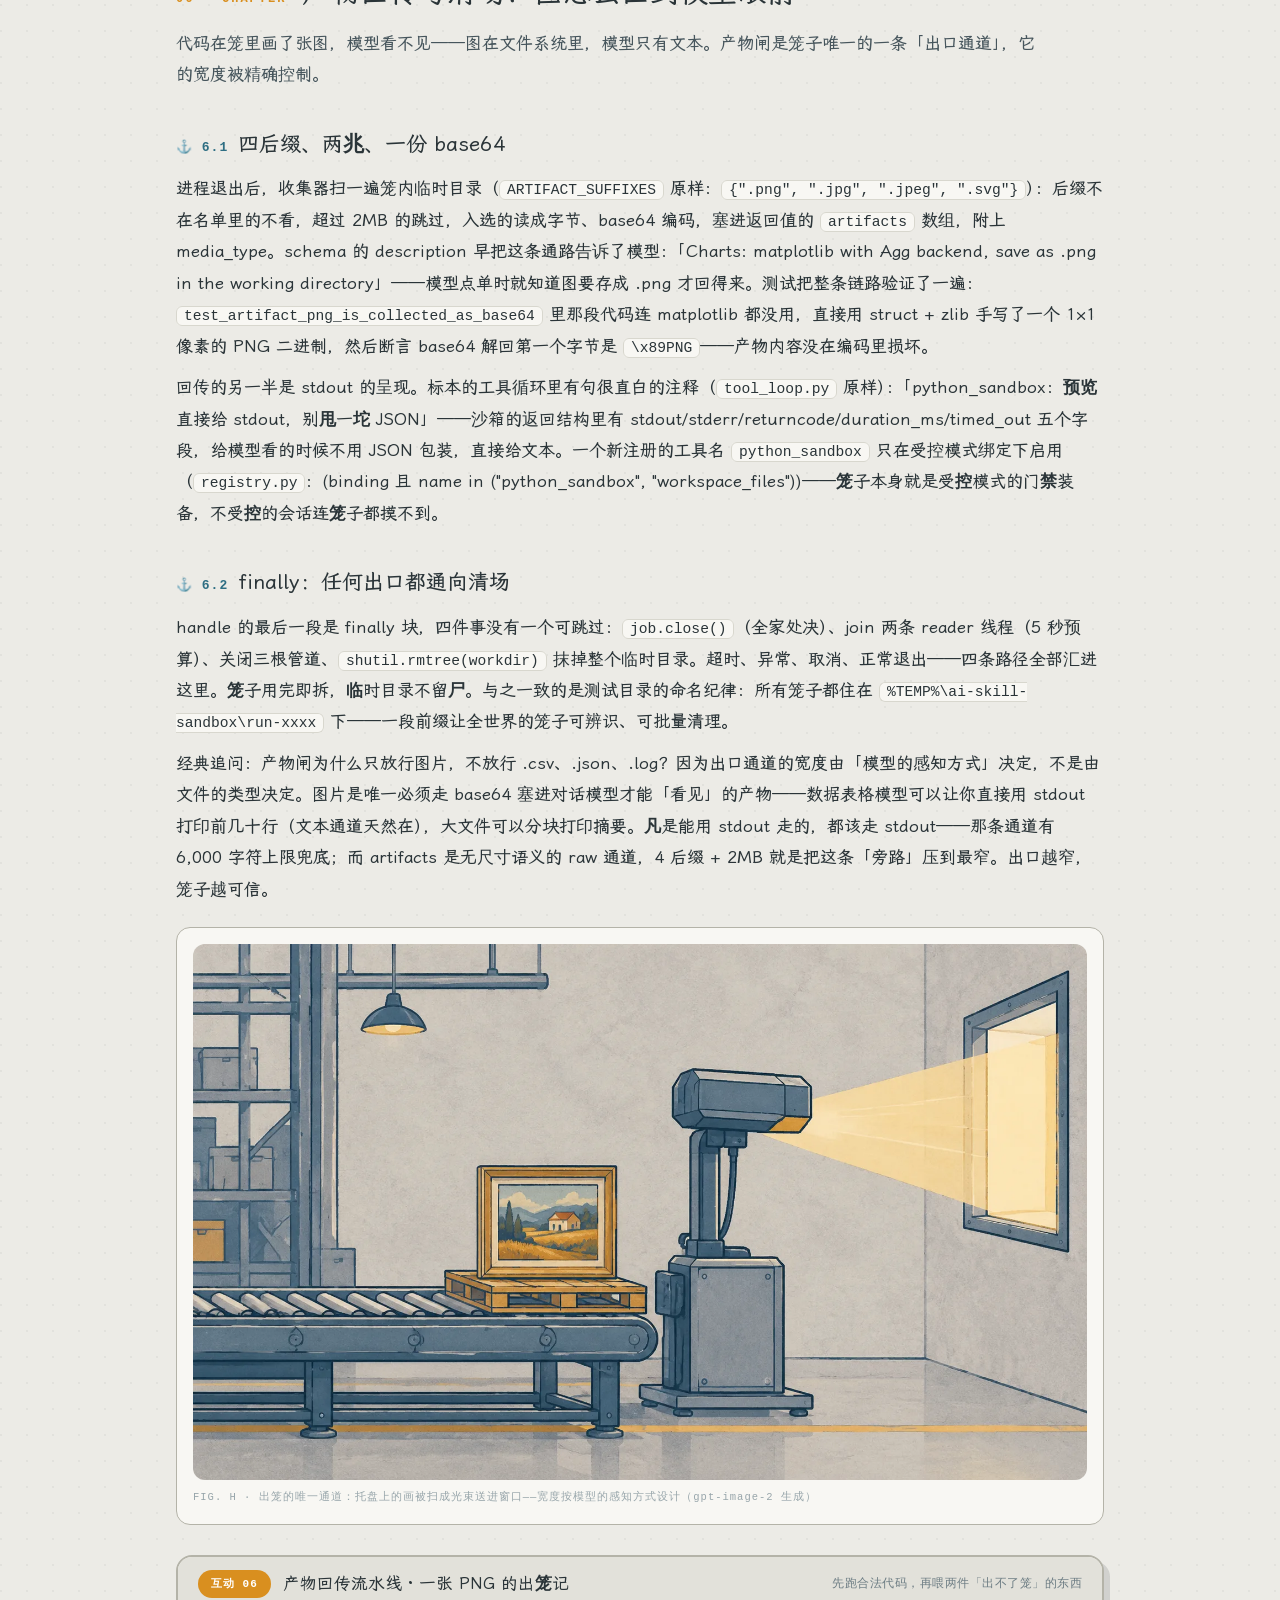
==== commit 7ae491d0: "site-audit fix: repair mis-spliced CSS rules into the real stylesheet (sandbox tail cleanup, toolkit" ====
--- a/index.html
+++ b/index.html
@@ -388,6 +388,4 @@
 </div>
 <script src="assets/app.js"></script>
 </body>
-</html>
-
-.rd b.hot{#96650e.rd b{color:#96650e}\n}+</html>\n
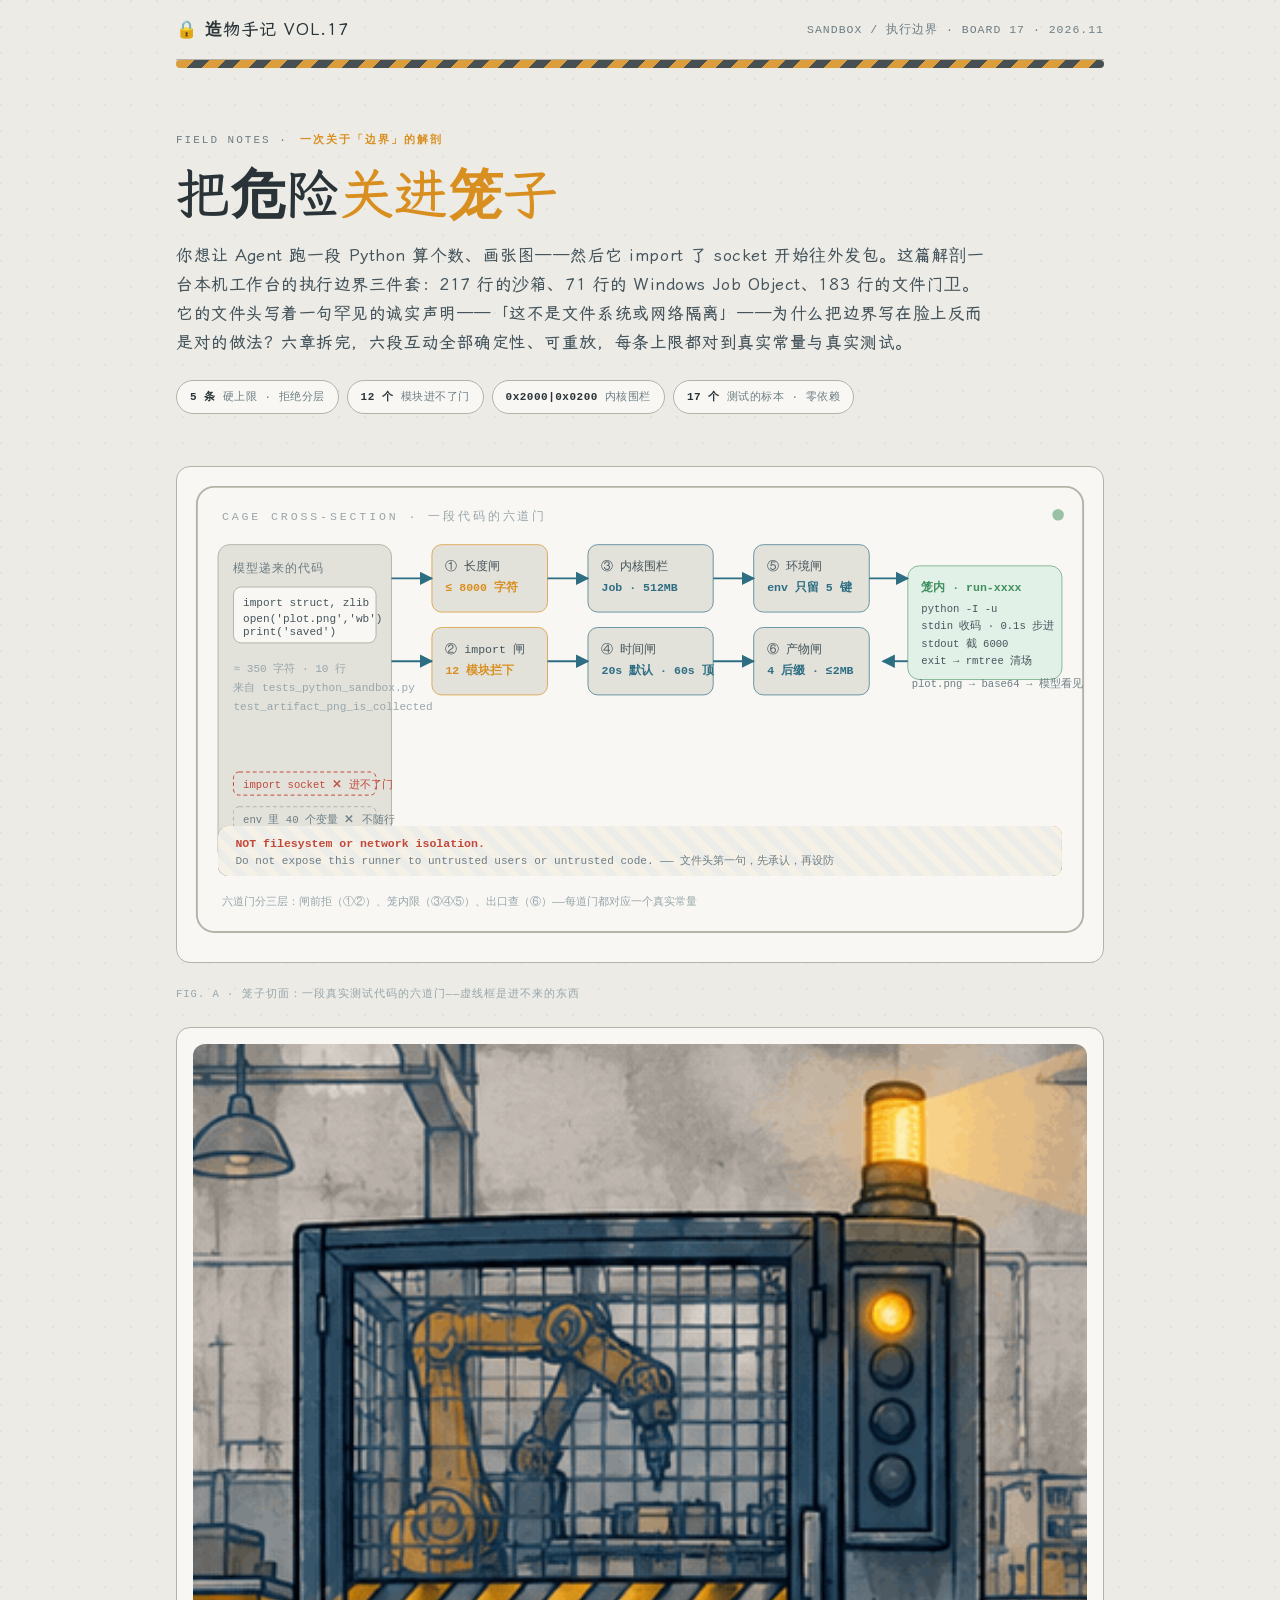
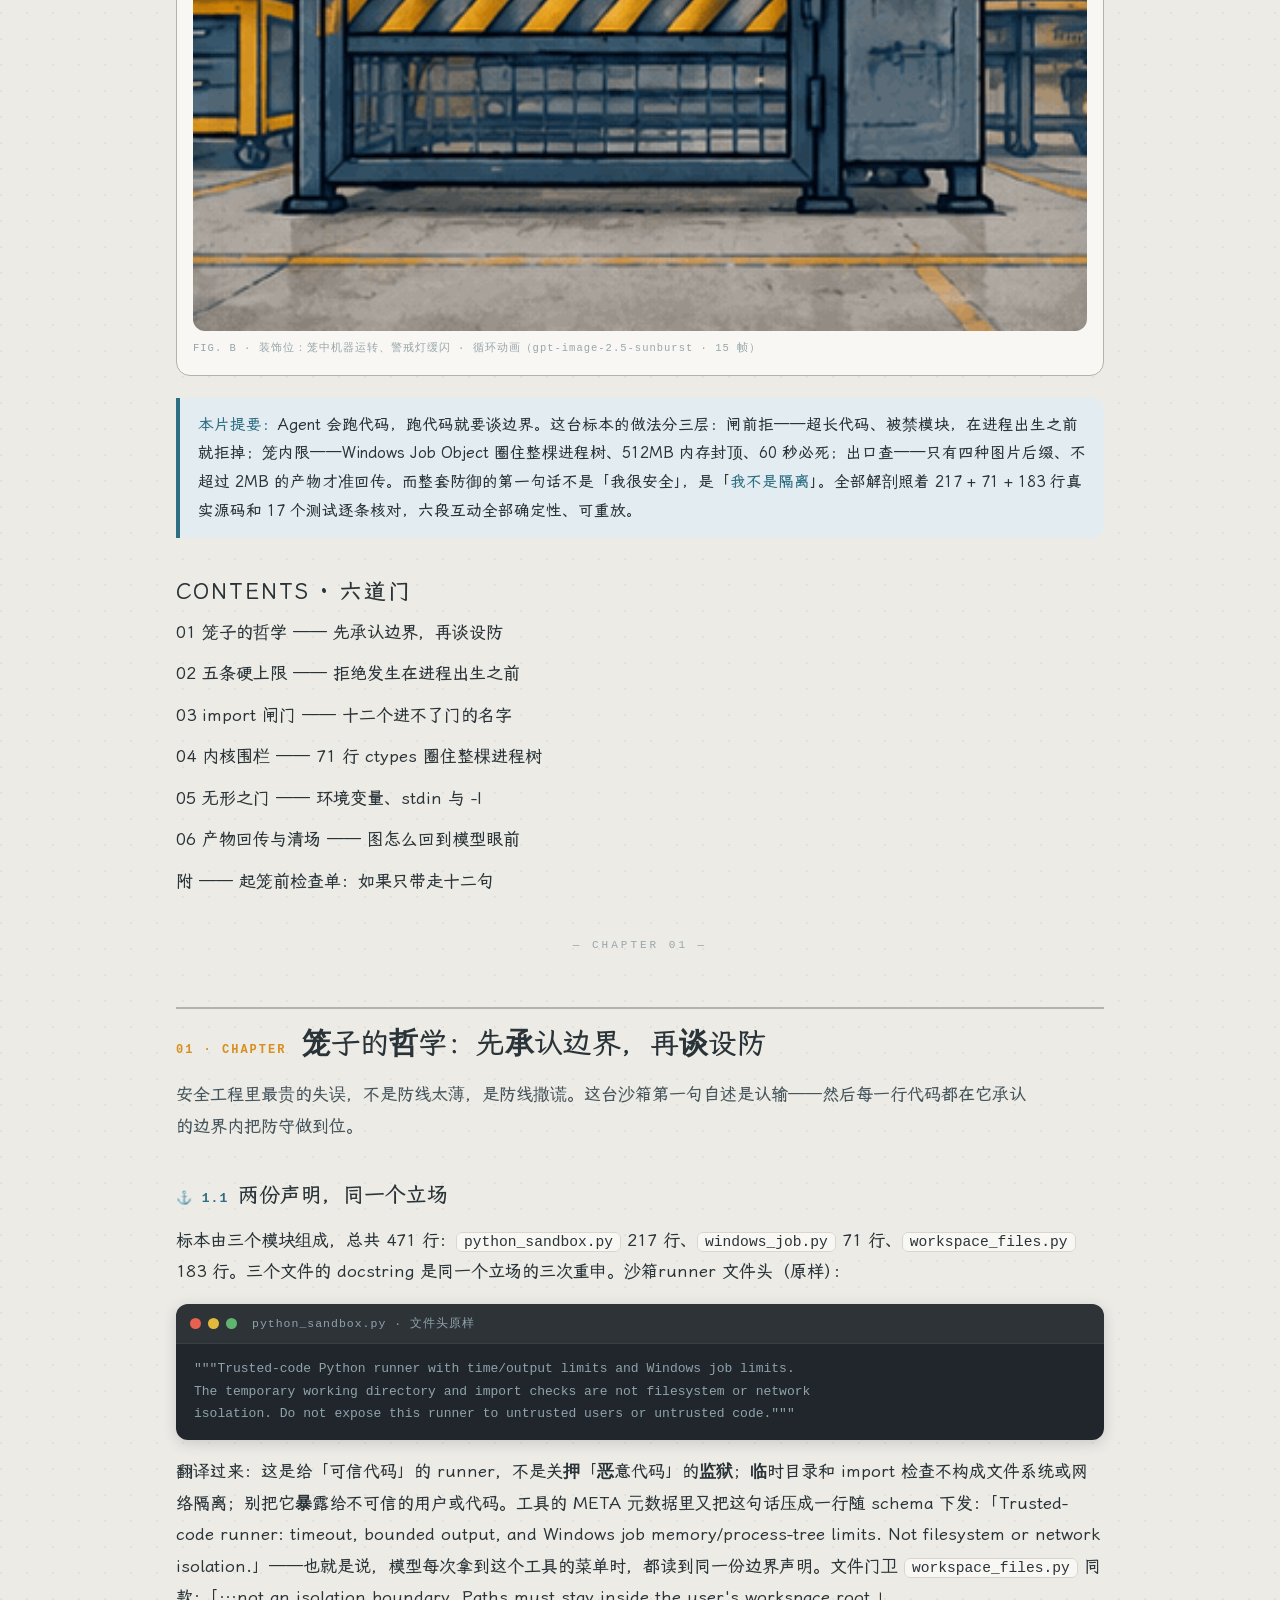
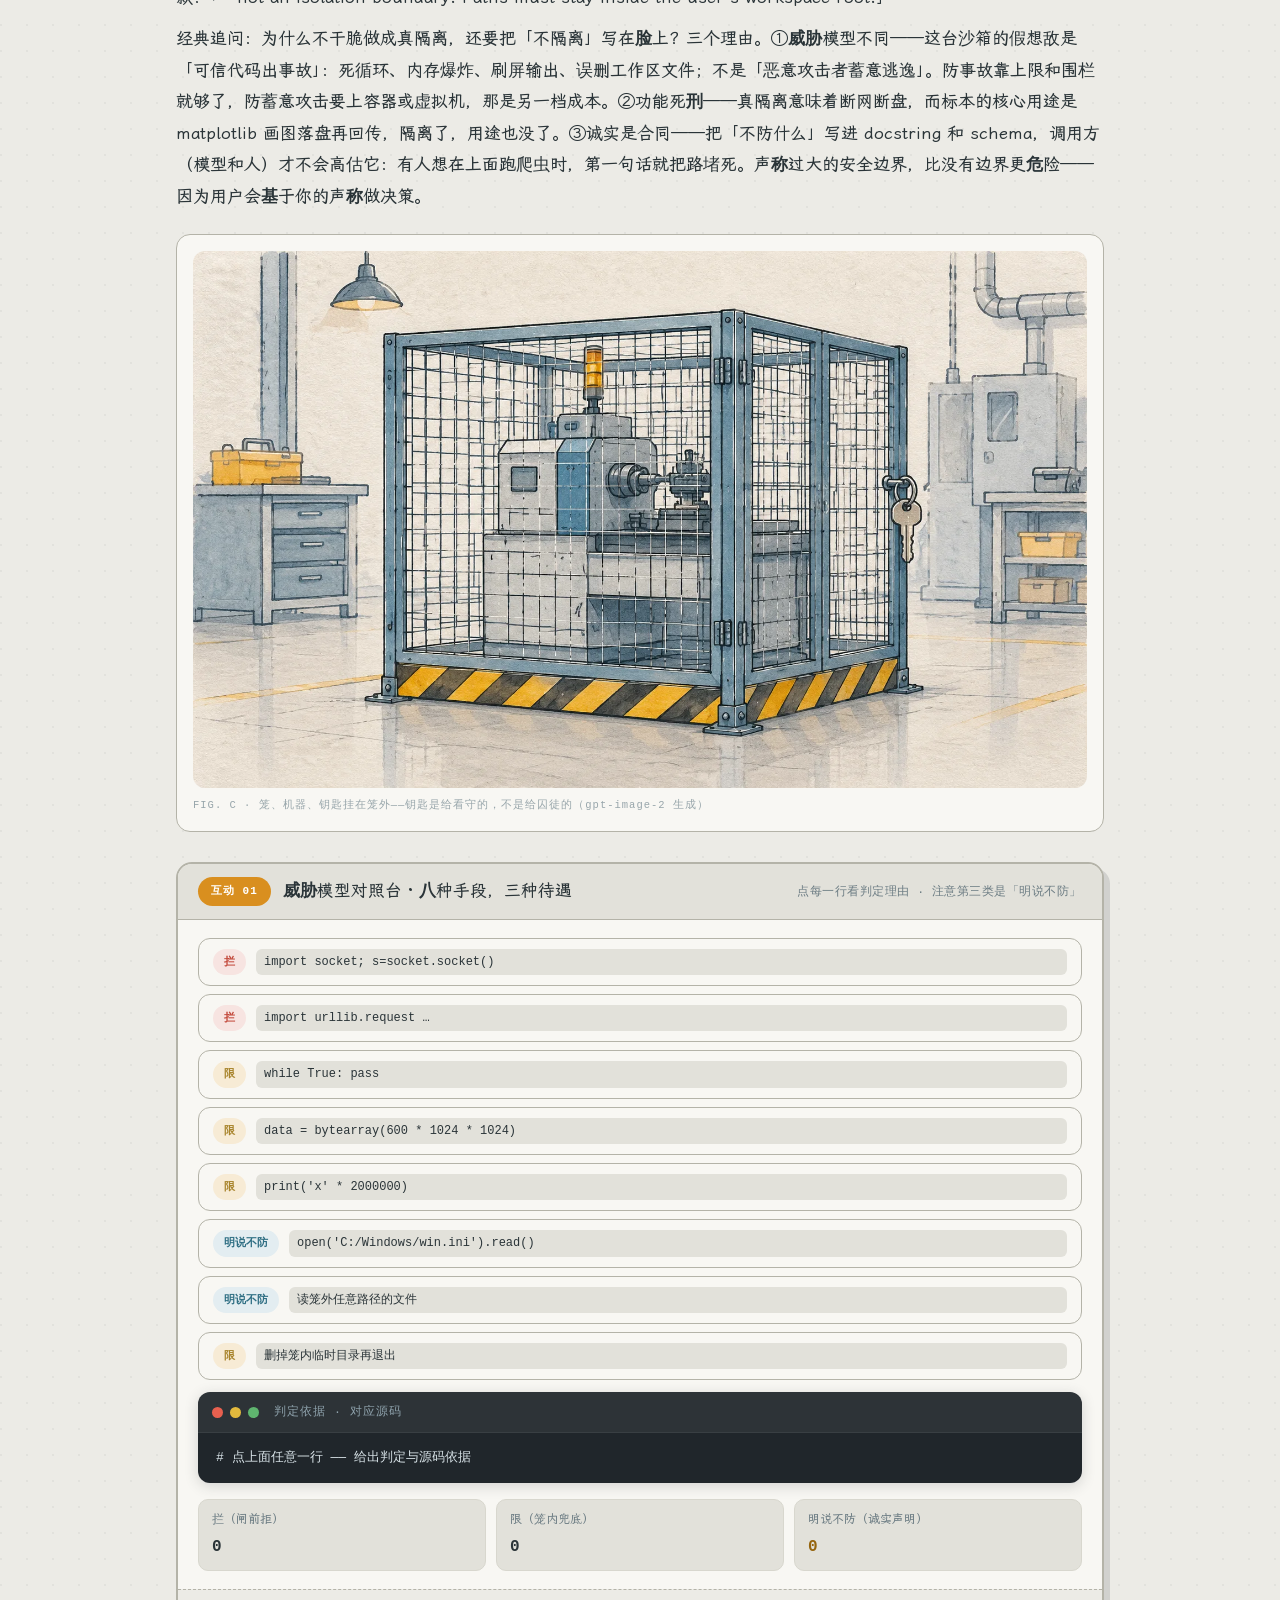
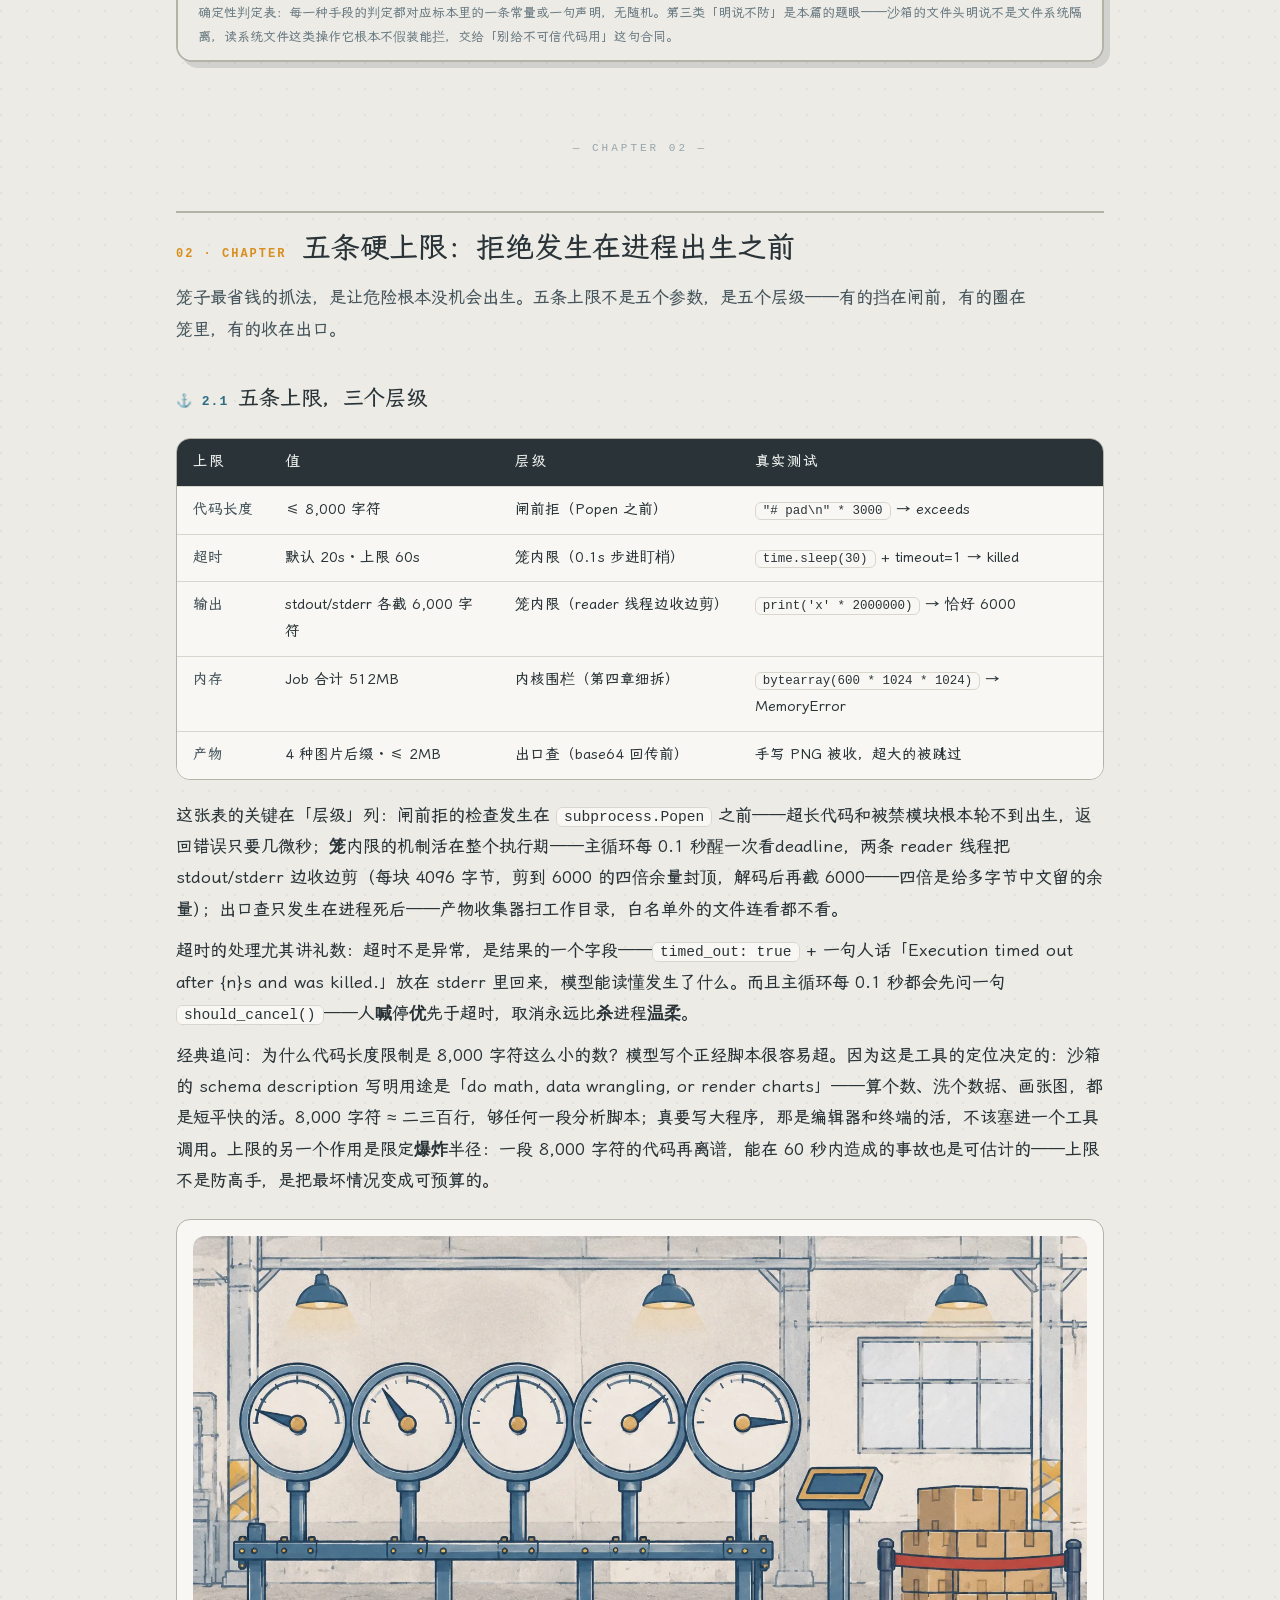
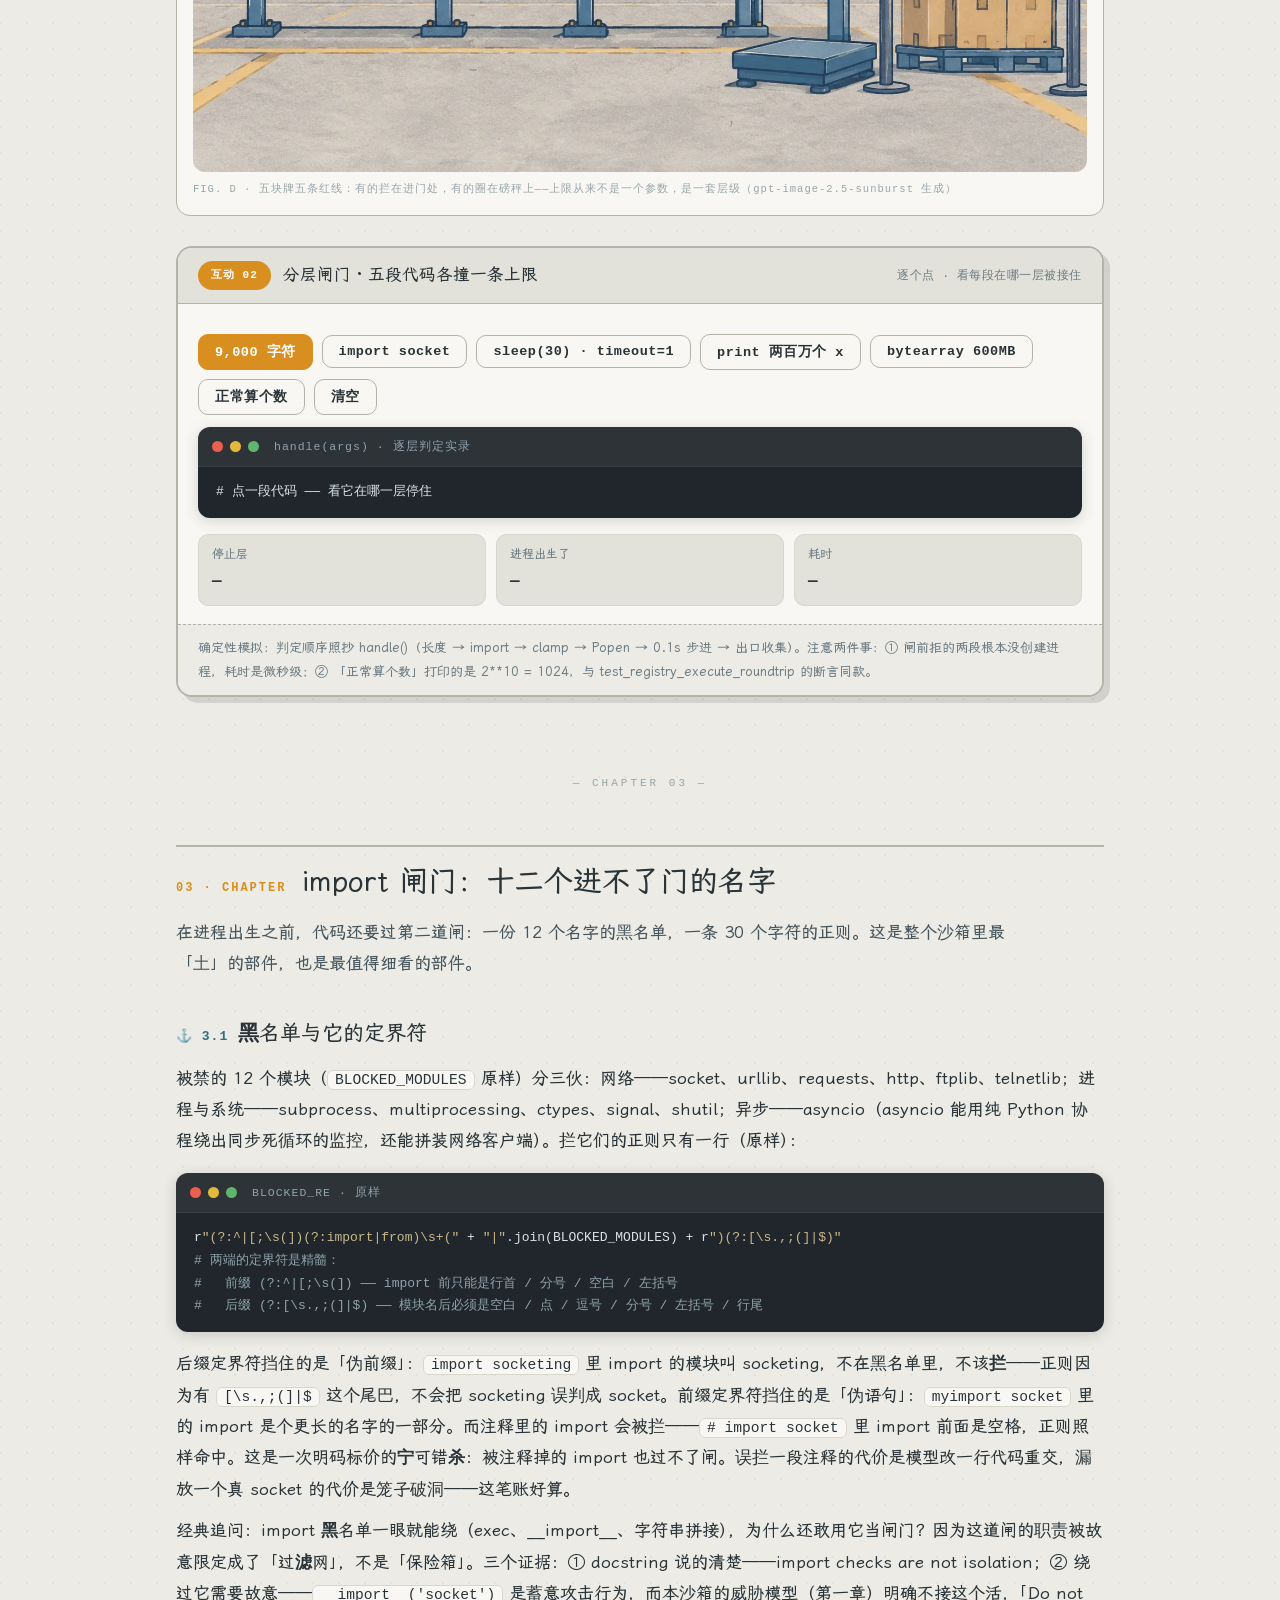
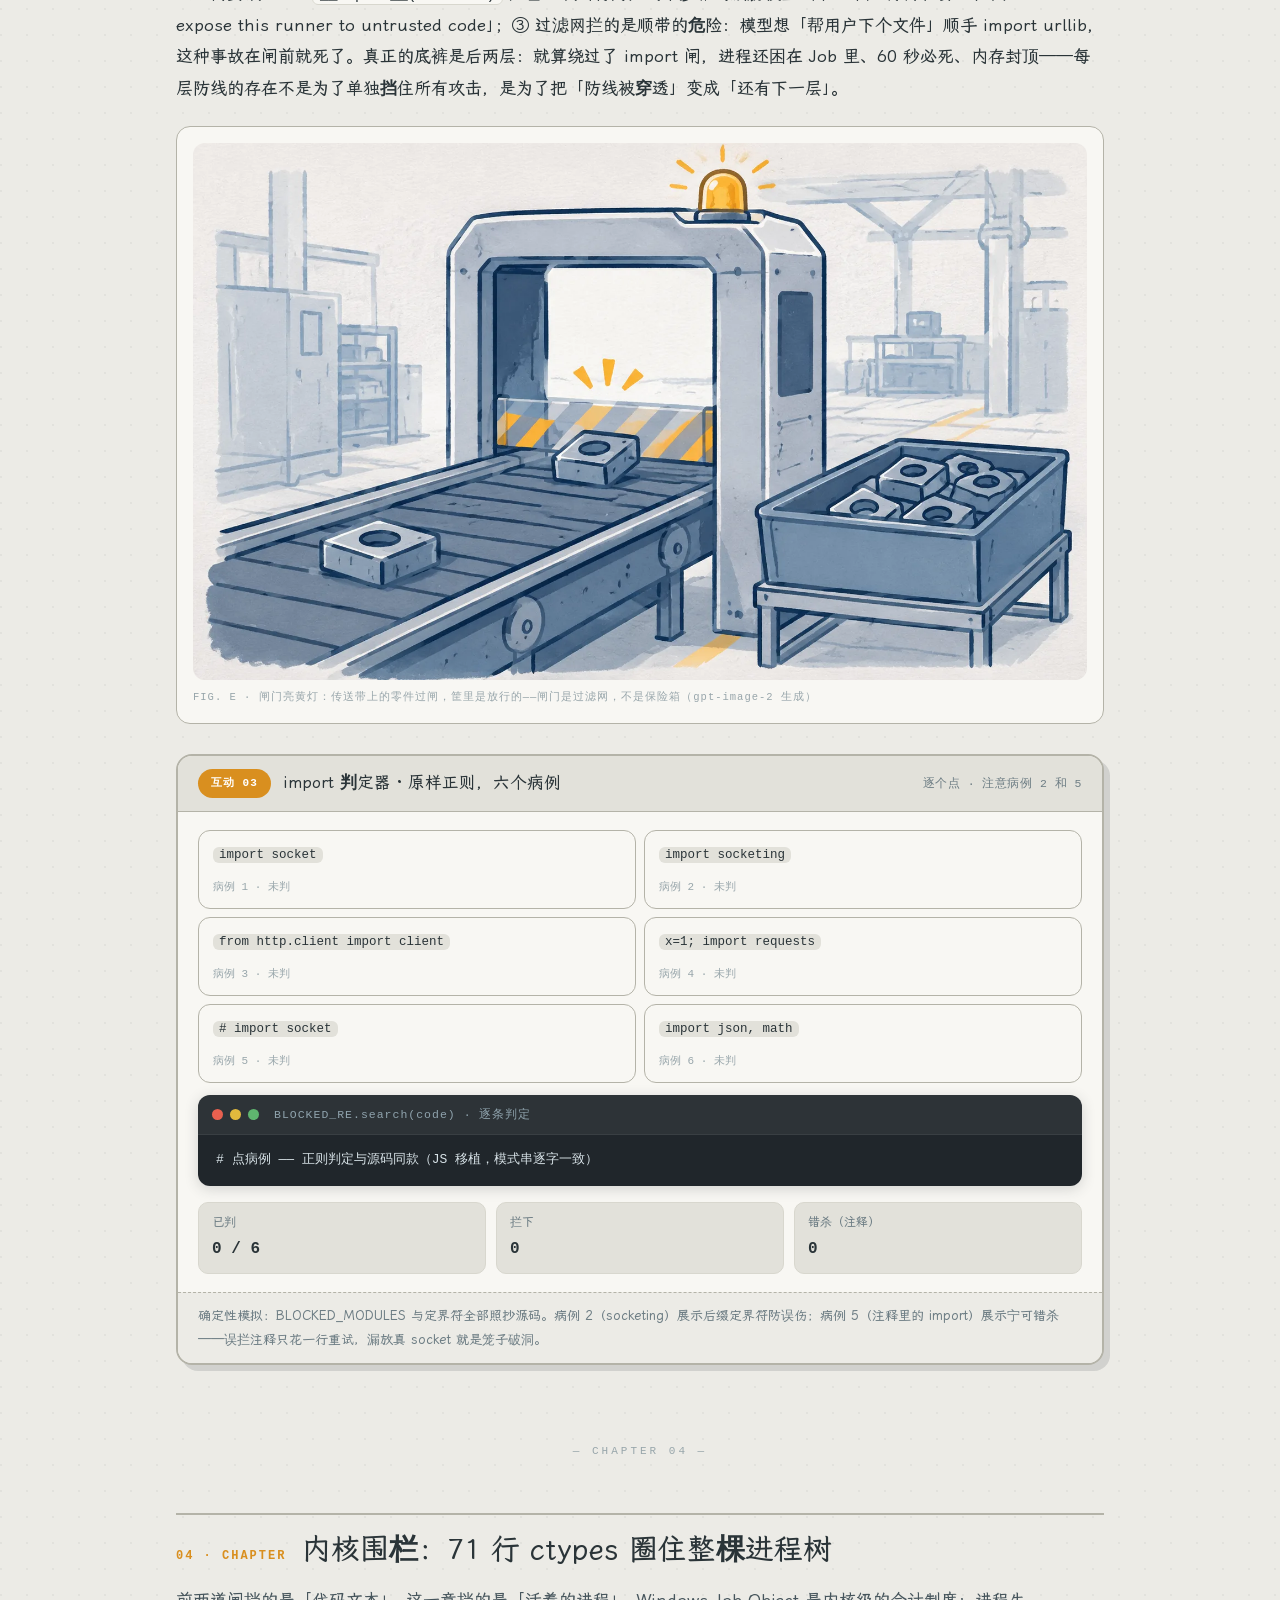
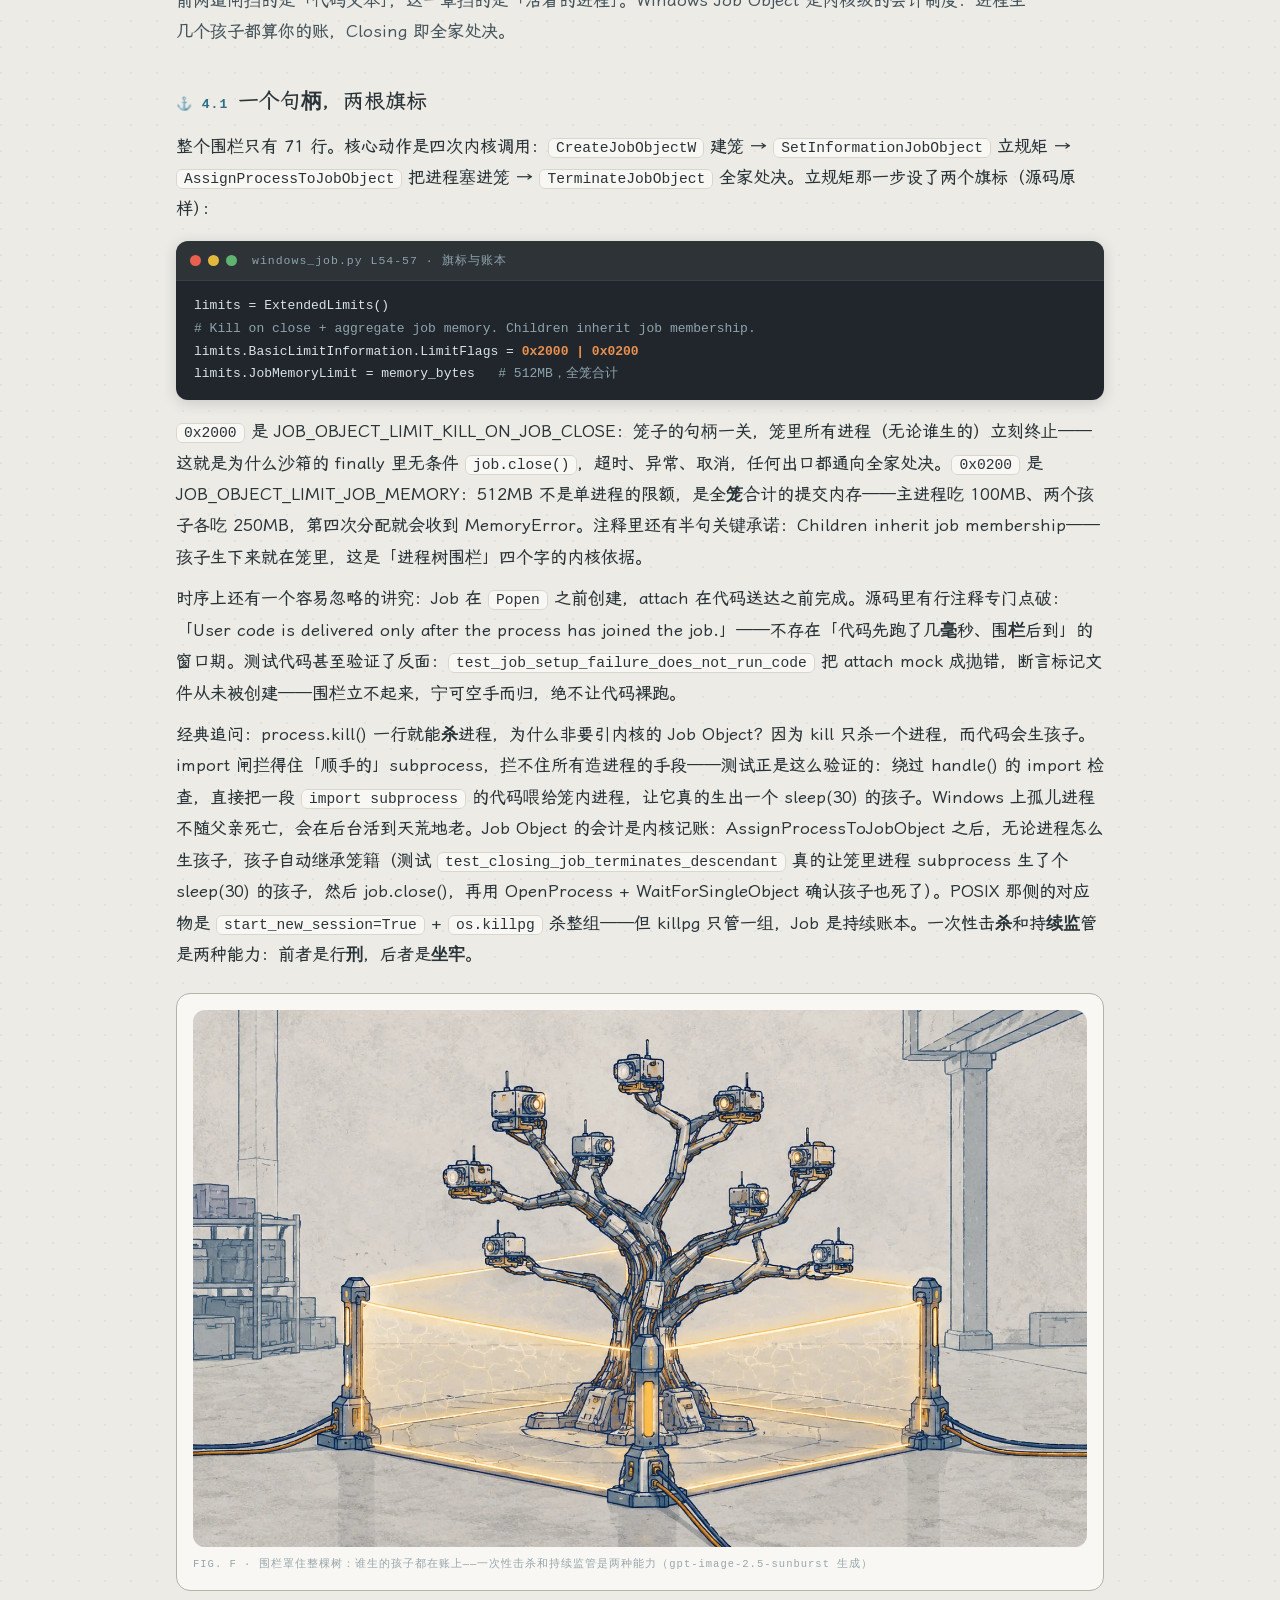
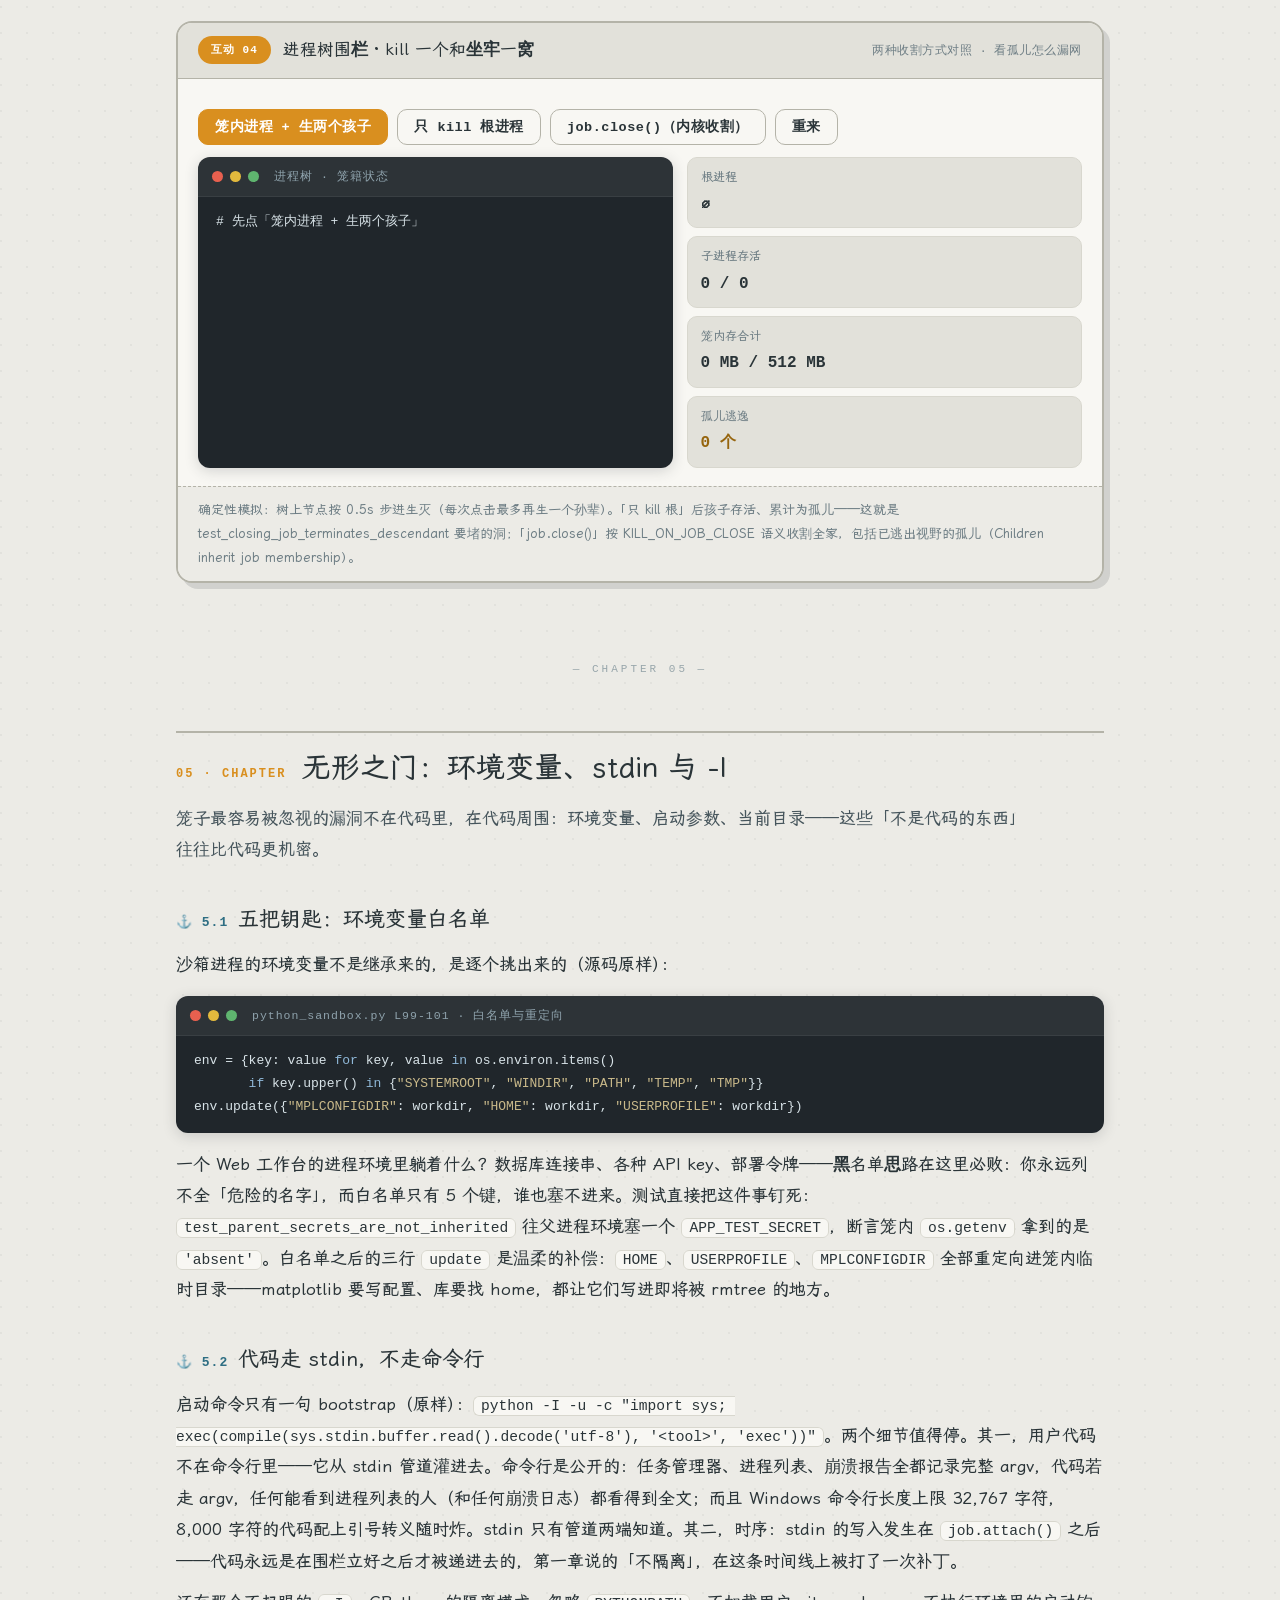
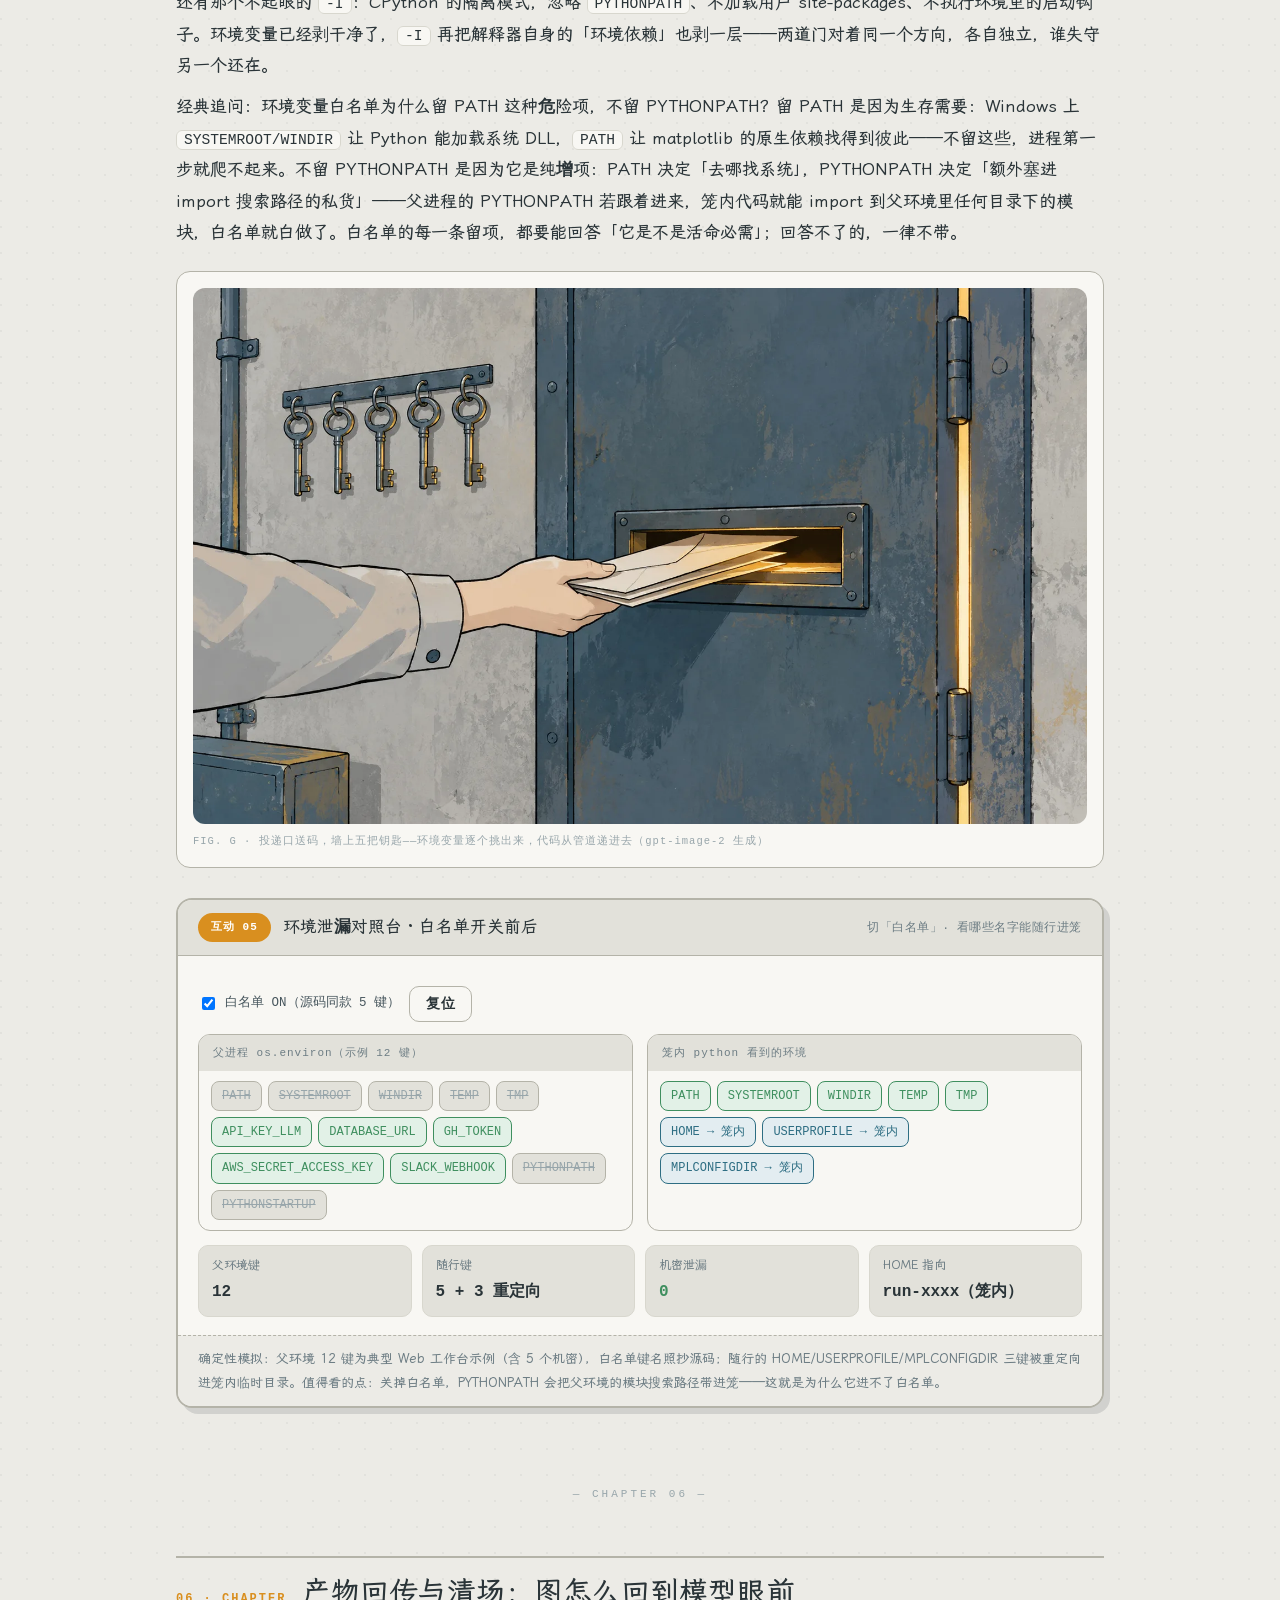
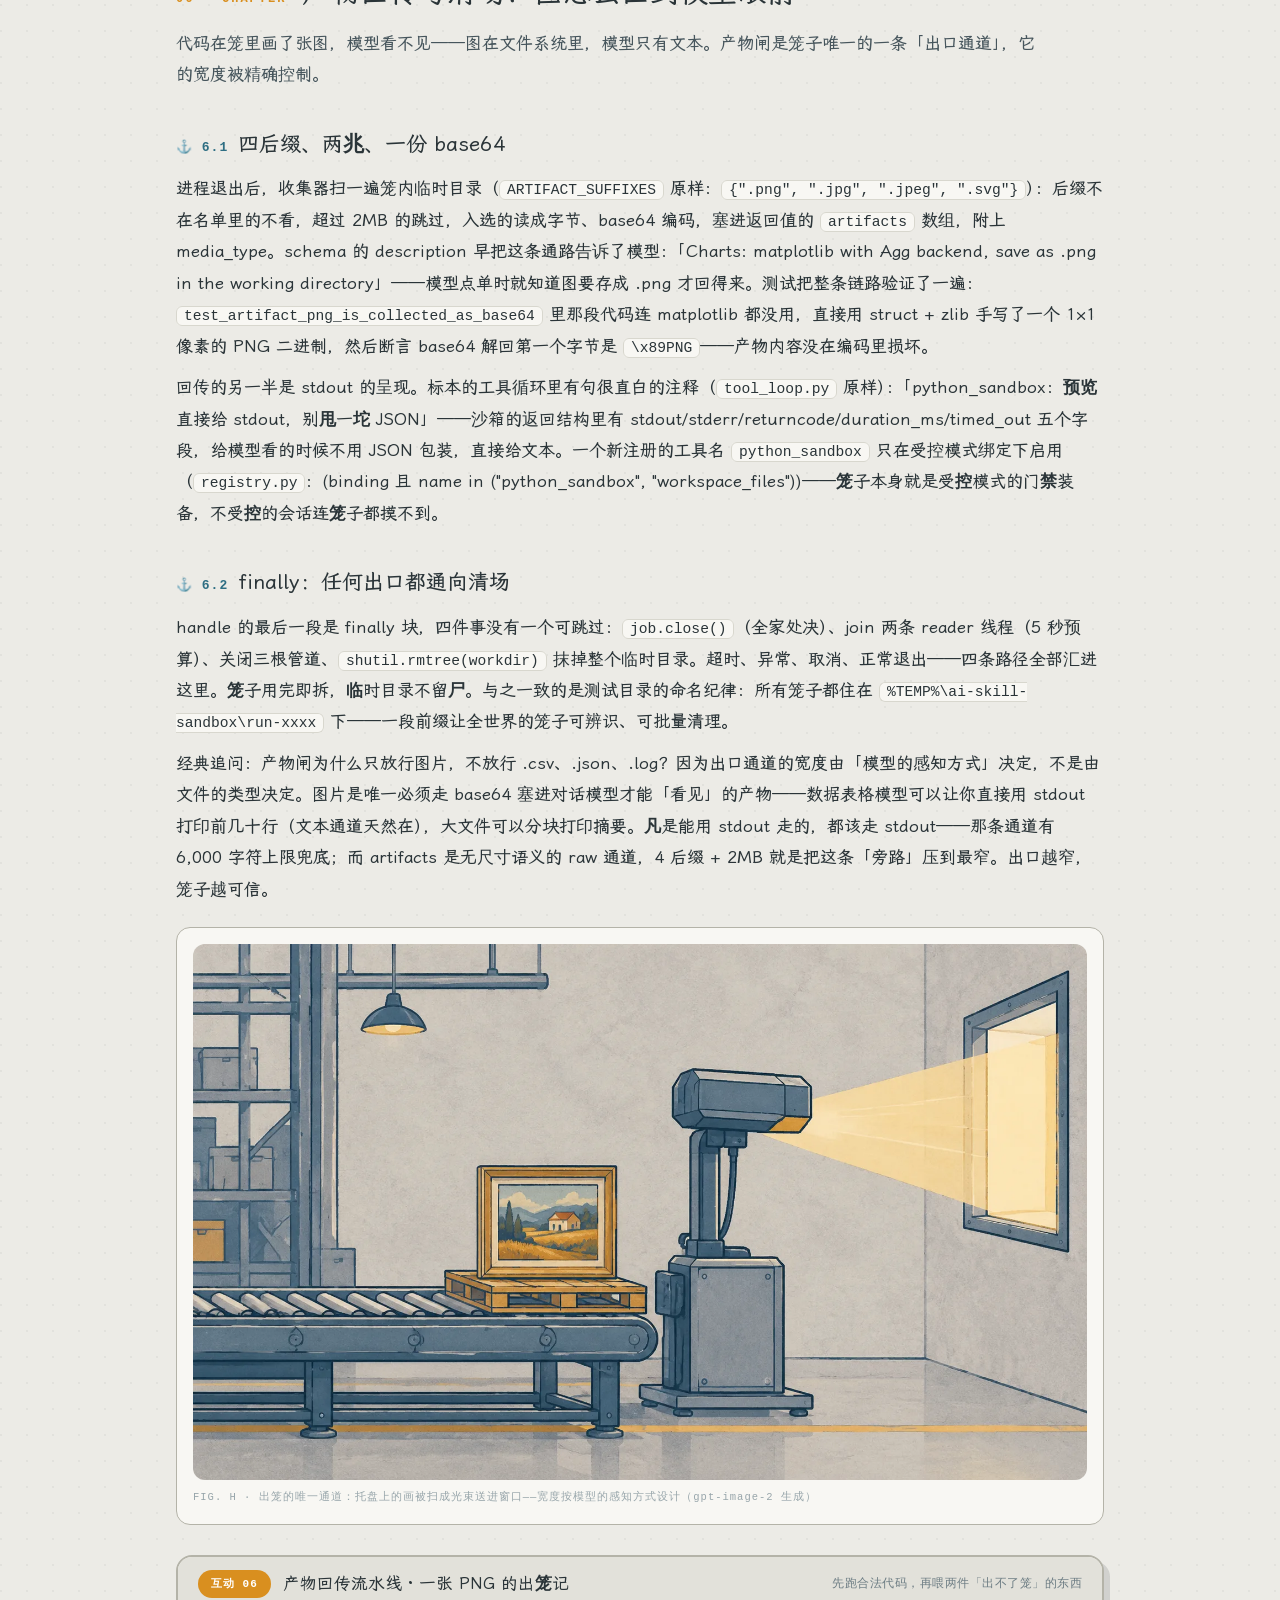
==== commit 1b013241: "series web: linkify VOL cross-references + series-nav footer" ====
--- a/index.html
+++ b/index.html
@@ -380,7 +380,7 @@
 </div>
 <h2 style="font-size:24px;margin:34px 0 6px">收尾：承认、上闸、围栏、窄门</h2>
 <p>笼子的全部心思可以压成四件实物：<b>一纸声明</b>（不隔离，写在你读得到的地方）、<b>两道闸</b>（长度和 import，进程出生之前落锤）、<b>一圈围栏</b>（Job Object，内核记账、孩子连坐）、<b>一条窄门</b>（产物回传，四种图片两兆为限）。写作当晚把标本的 17 个测试从头跑了一遍，最喜欢的还是那个手写 PNG 的：一段不用任何库的 struct+zlib 代码在笼里画出一张 1×1 的图，base64 出笼，解回第一个字节还是 <code>\x89PNG</code>——<b>最窄的门，运出来的东西完好无损</b>，这就是一台沙箱能给出的最体面的成绩单。</p>
-<div class="site-foot">
+<div class="series-nav" style="display:flex;gap:14px;flex-wrap:wrap;justify-content:center;align-items:baseline;font-family:var(--mono,Consolas,monospace);font-size:11px;letter-spacing:1px;color:var(--muted,#8a959c);margin:26px 0 0;padding:16px 0 0;border-top:1px solid var(--line,#d8d8cc)"><a href="https://starrysea1412.github.io/agent-cockpit/" style="color:inherit">← VOL.16 给 Agent 装一块驾驶舱</a><a href="https://starrysea1412.github.io/makers-notebook/" style="color:var(--orange,var(--steel,#3e5c6e));font-weight:700">☰ 全系列目录</a></div><div class="site-foot">
 <span>造物手记 VOL.17 · 把危险关进笼子</span>
 <span>SANDBOX / 2026.11 / 六章 · 六段互动 · 零依赖</span>
 <span>交互确定性模拟 · 标本 hermes-agent-workbench · StarrySea1412</span>
--- a/assets/style.css
+++ b/assets/style.css
@@ -75,7 +75,7 @@
 .readout{display:grid;grid-template-columns:repeat(auto-fit,minmax(150px,1fr));gap:10px;margin-top:14px}
 .rd{background:var(--paper-deep);border:1px solid var(--line);border-radius:10px;padding:8px 13px;font-size:12px;color:var(--muted)}
 .rd b{display:block;font-family:var(--mono);font-size:16px;color:var(--ink);margin-top:2px;font-weight:700}
-.rd b.hot{color:var(--orange)}.rd b.okc{color:var(--green)}.rd b.badc{color:var(--red)}
+.rd b.hot{color:#96650e}.rd b.okc{color:var(--green)}.rd b.badc{color:var(--red)}
 .meridian{text-align:center;color:var(--faint);font-family:var(--mono);font-size:11px;letter-spacing:3px;margin:38px 0 6px}
 .finale{background:var(--night);color:#d8e3e8;border-radius:18px;padding:34px 38px;margin:46px 0 20px;position:relative}
 .finale h2{color:#f0e6c8;font-size:26px}
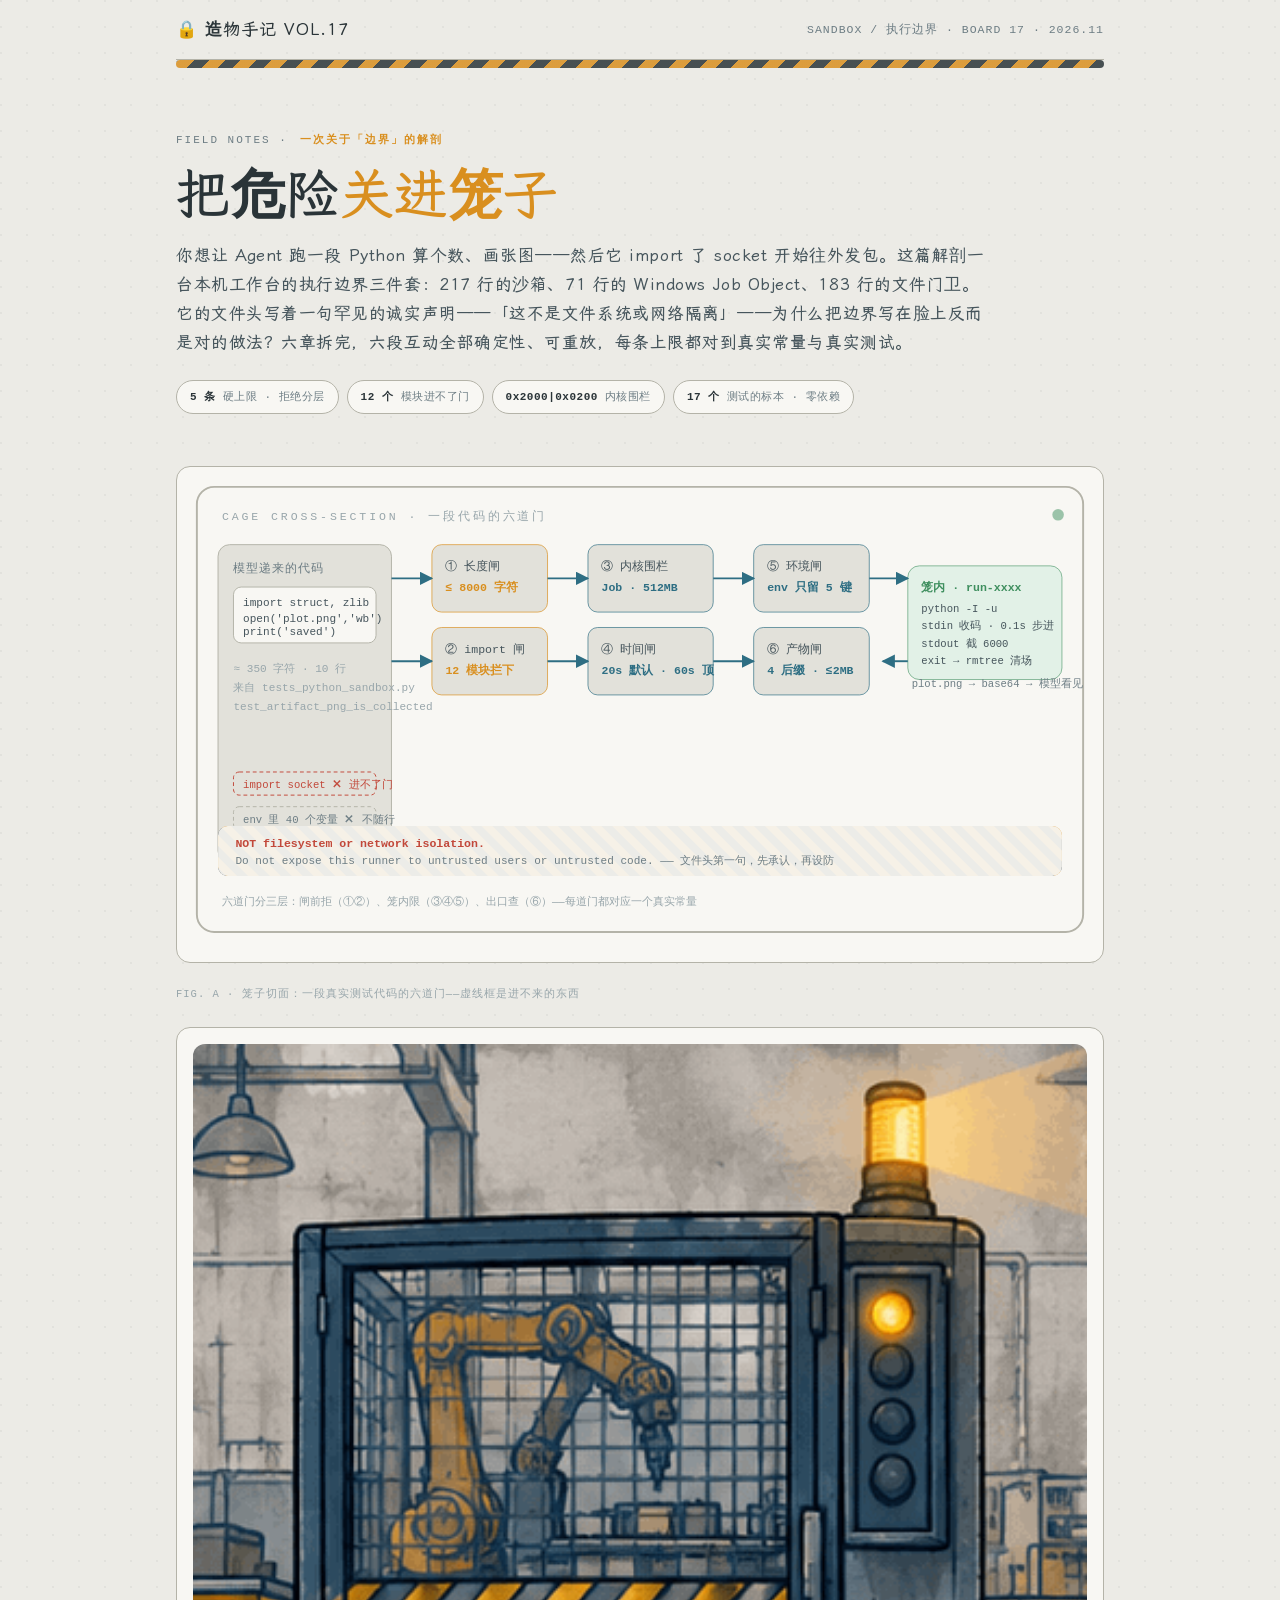
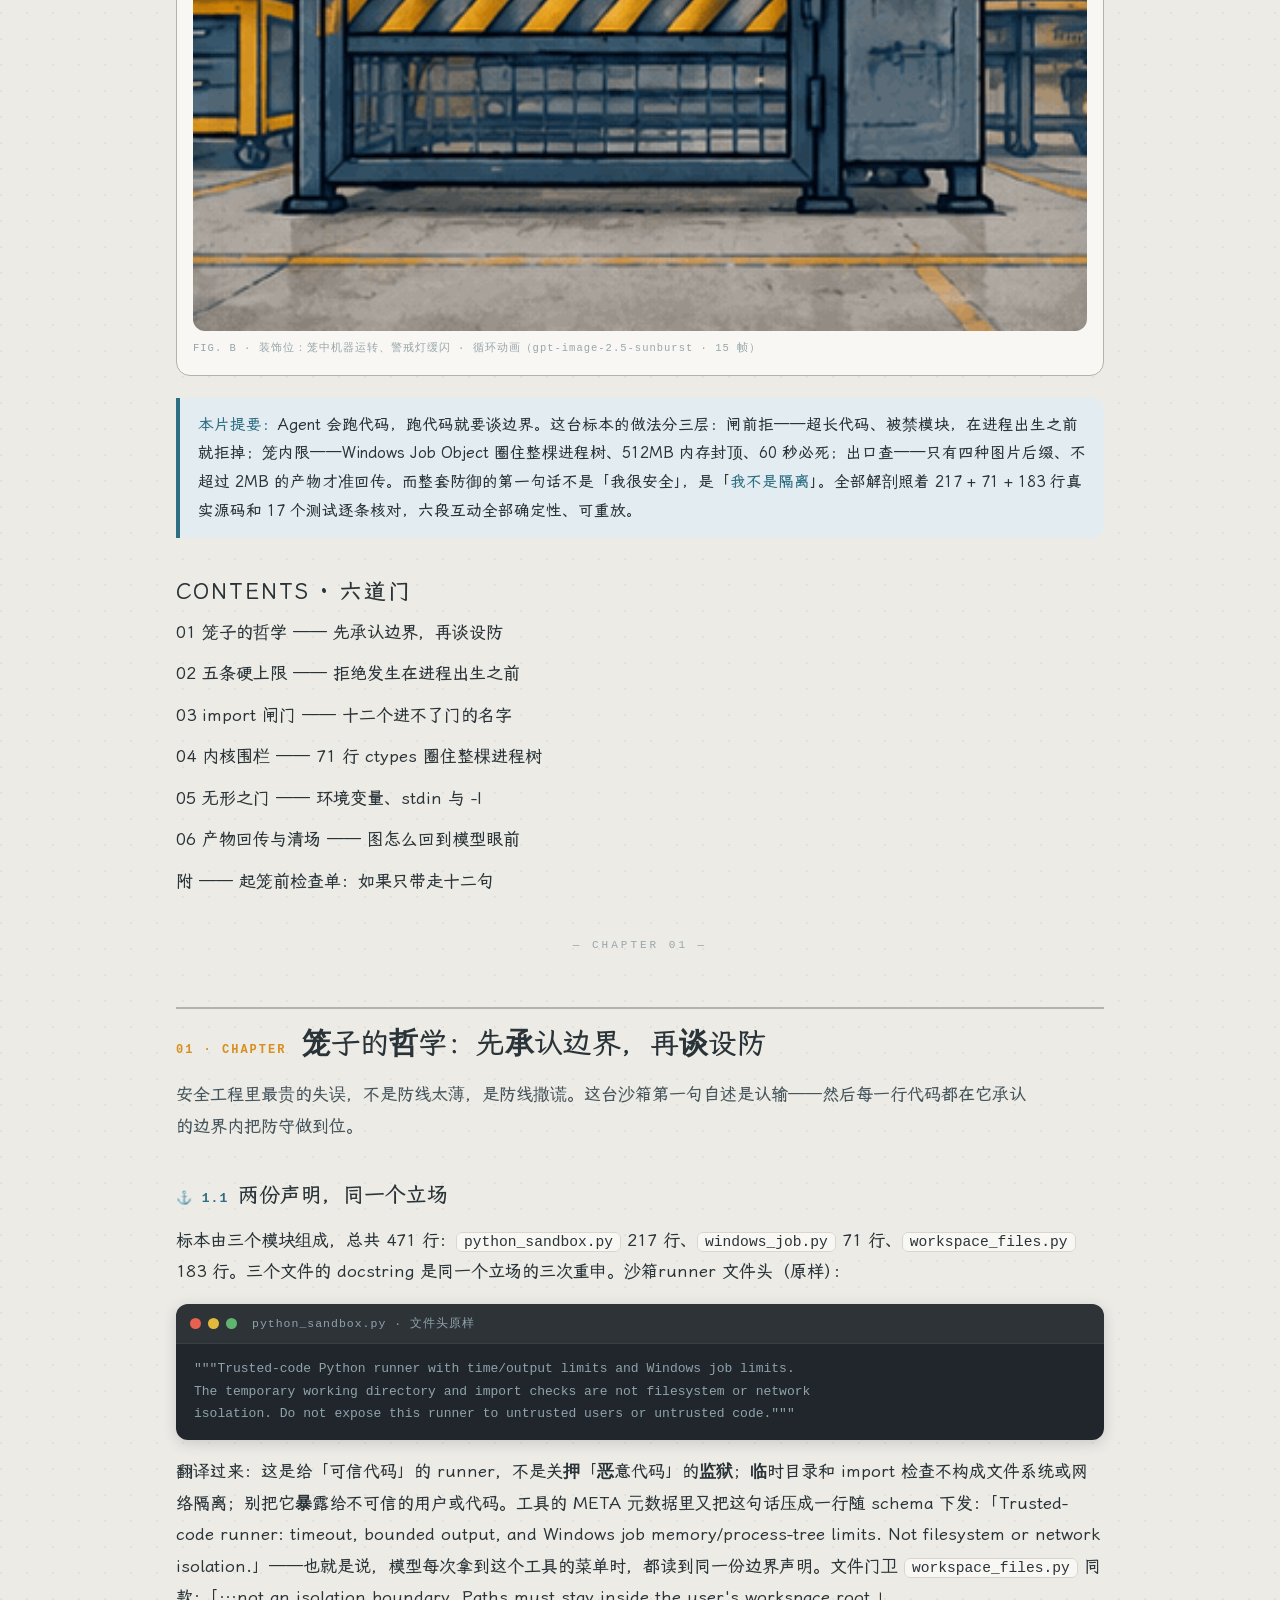
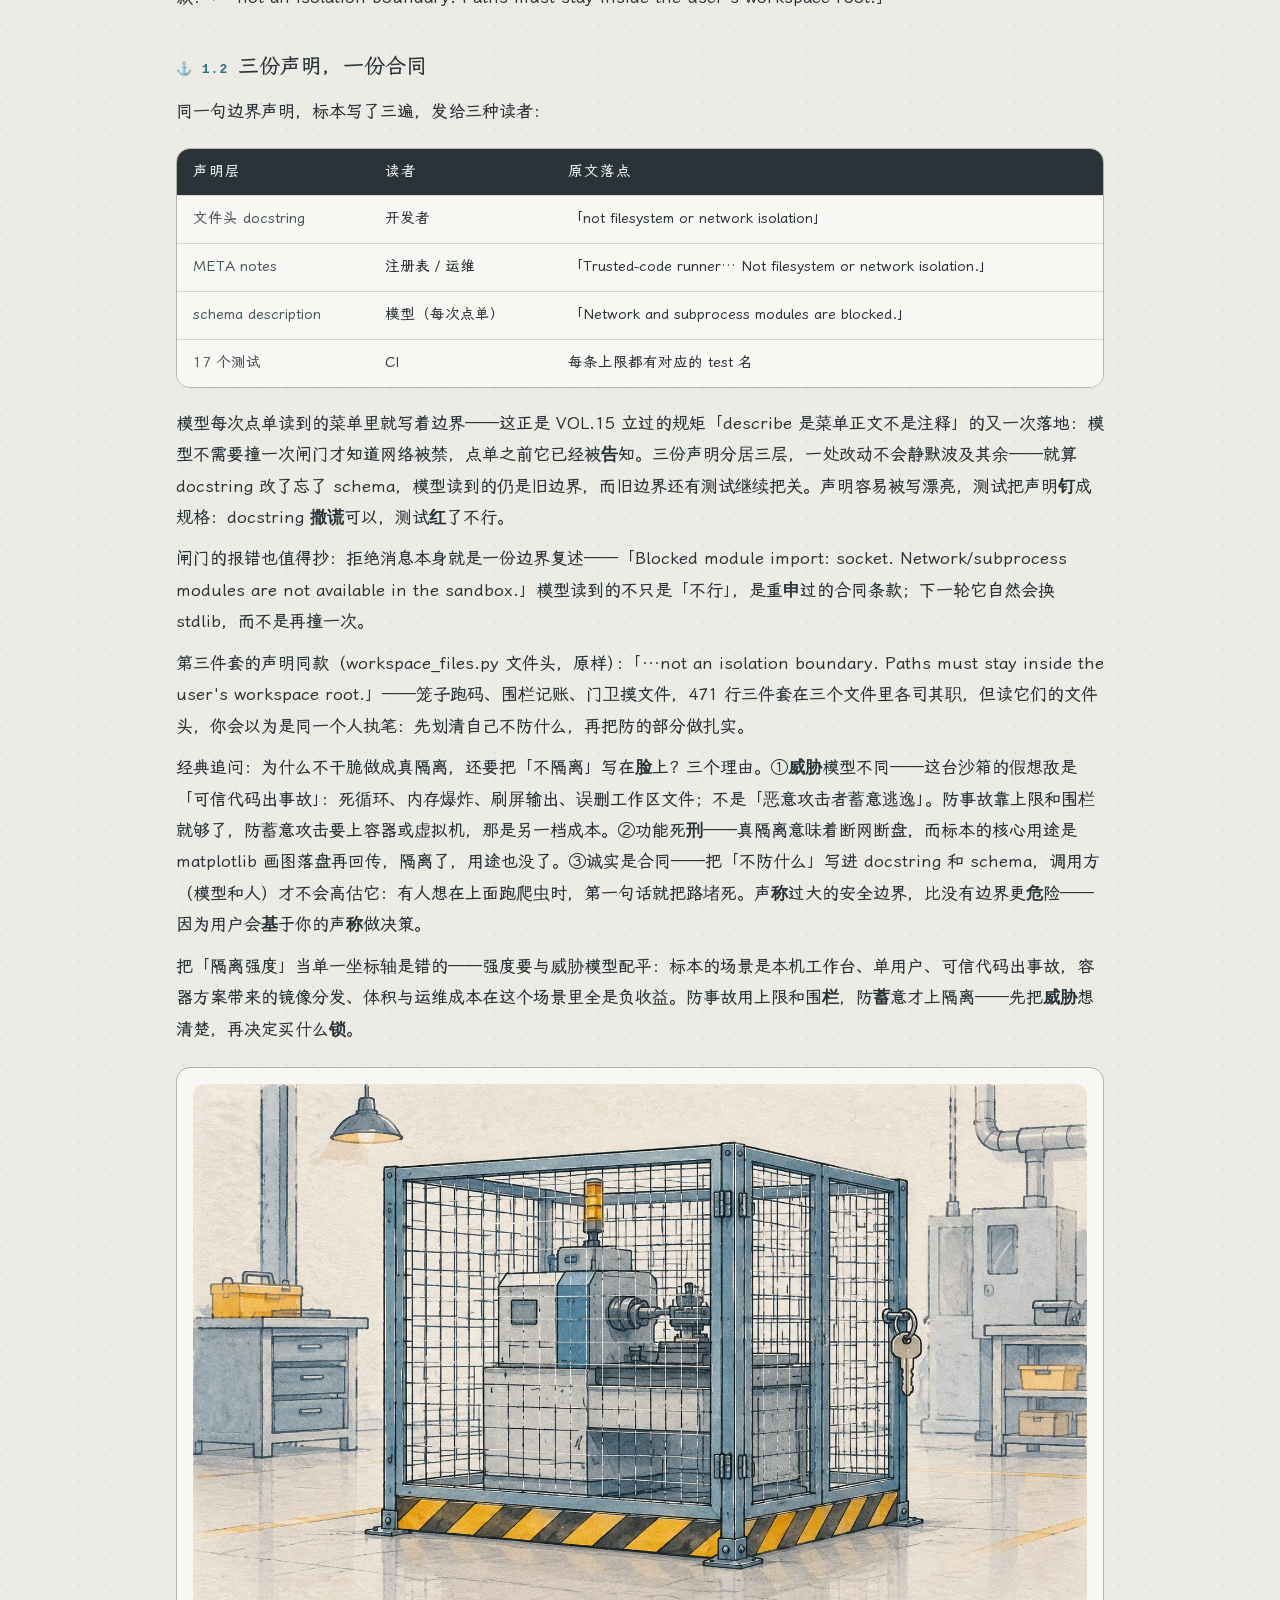
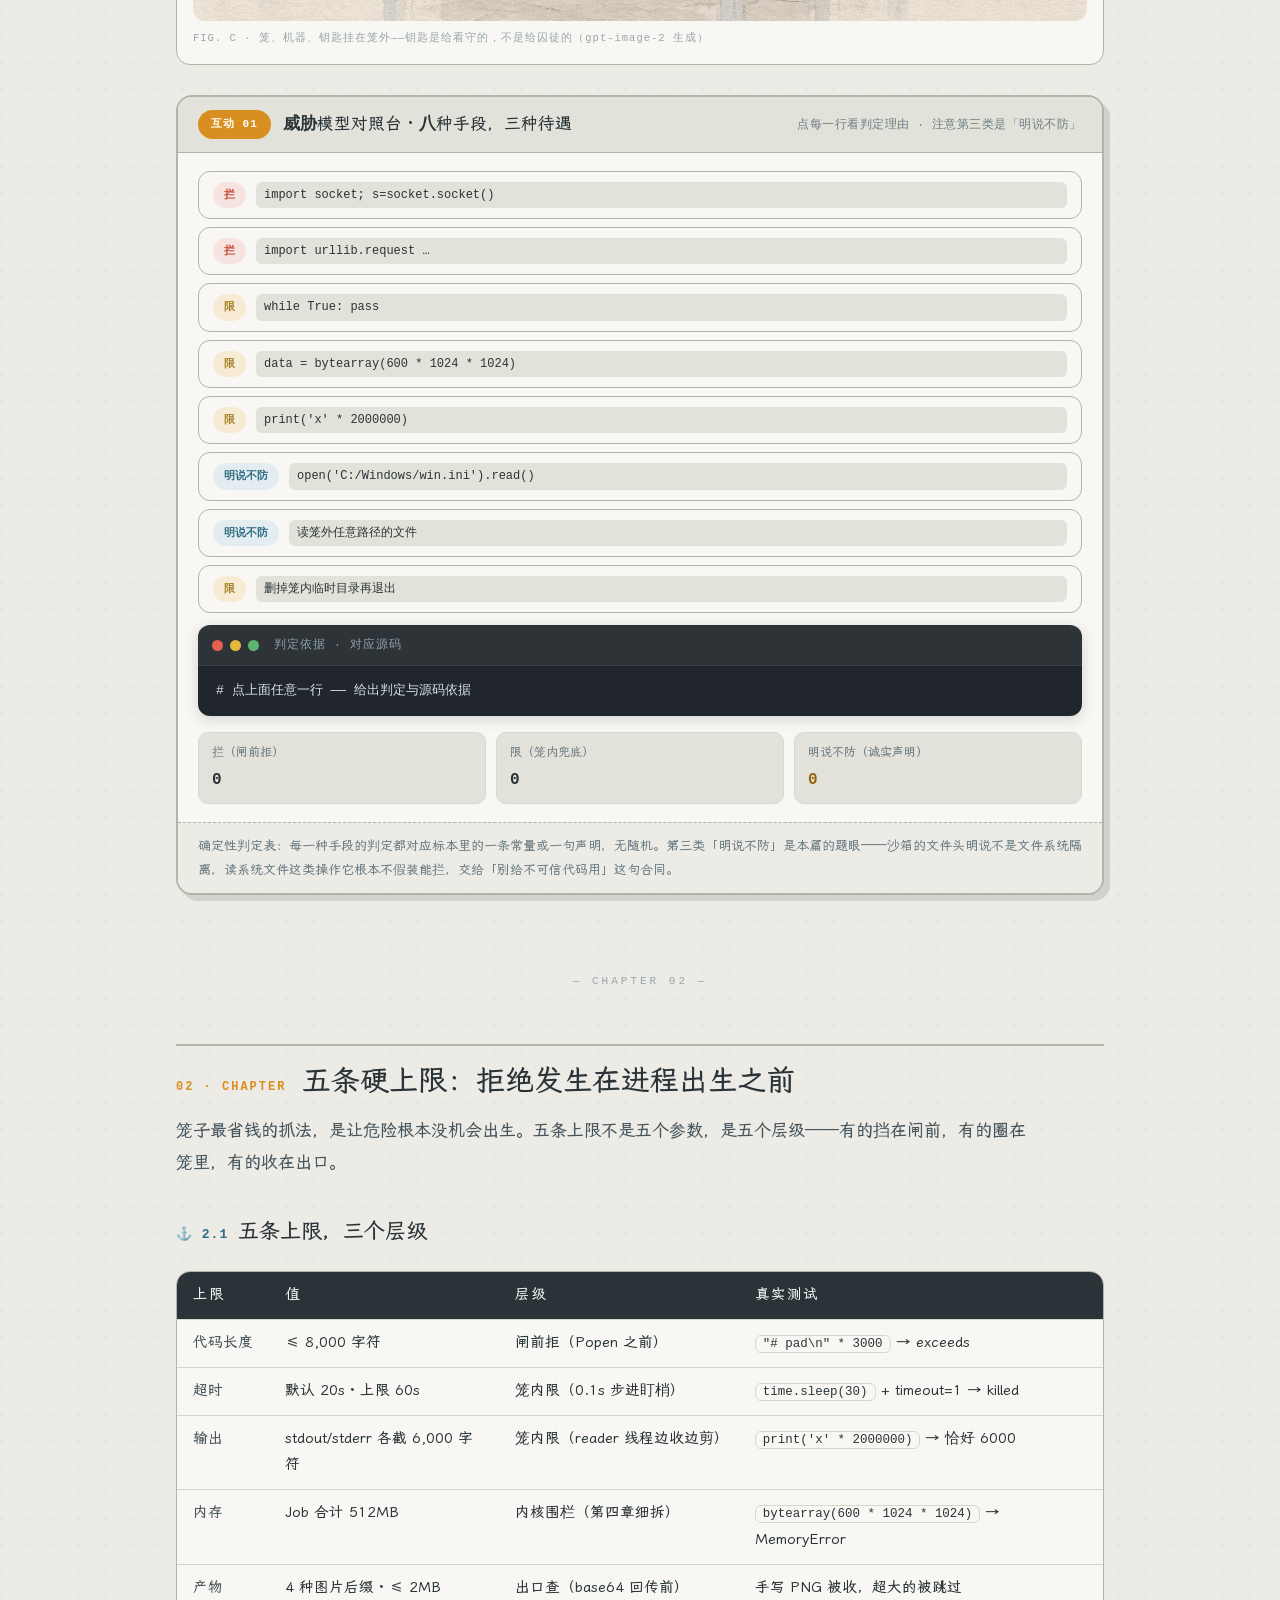
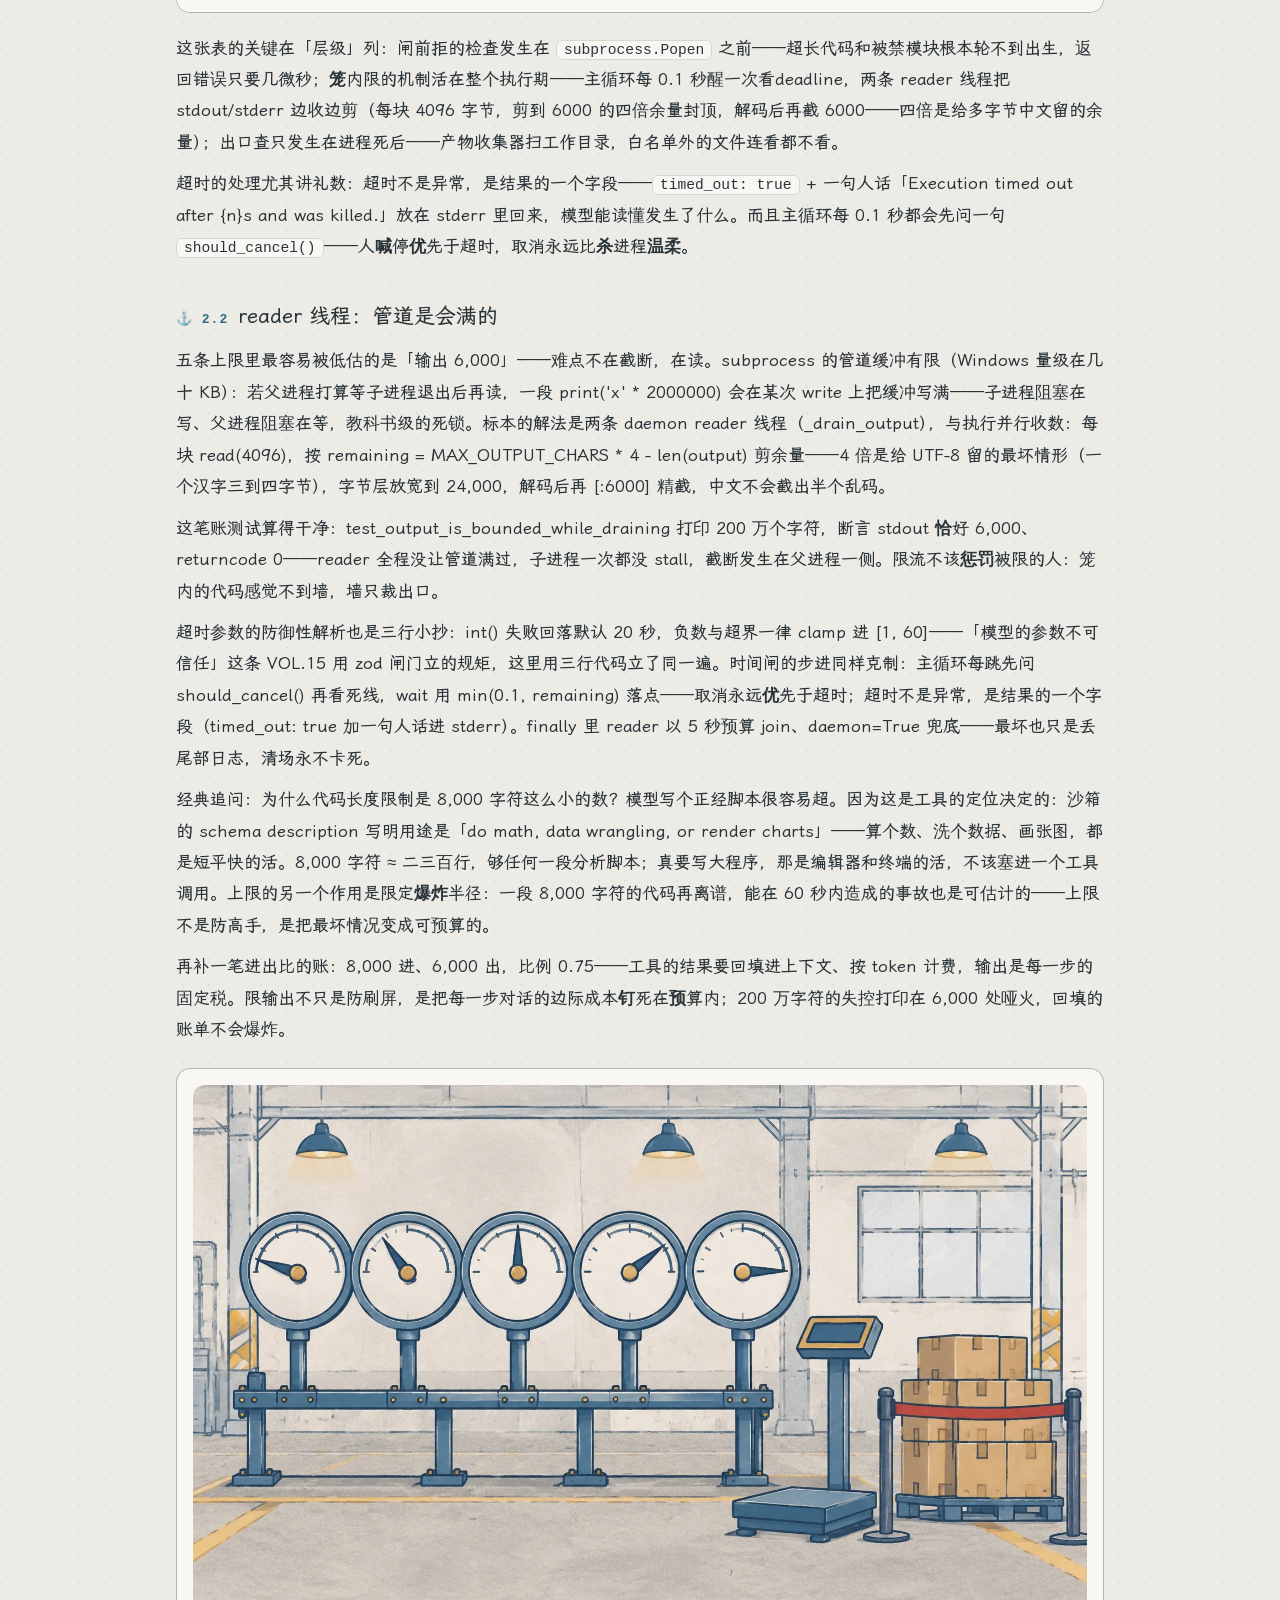
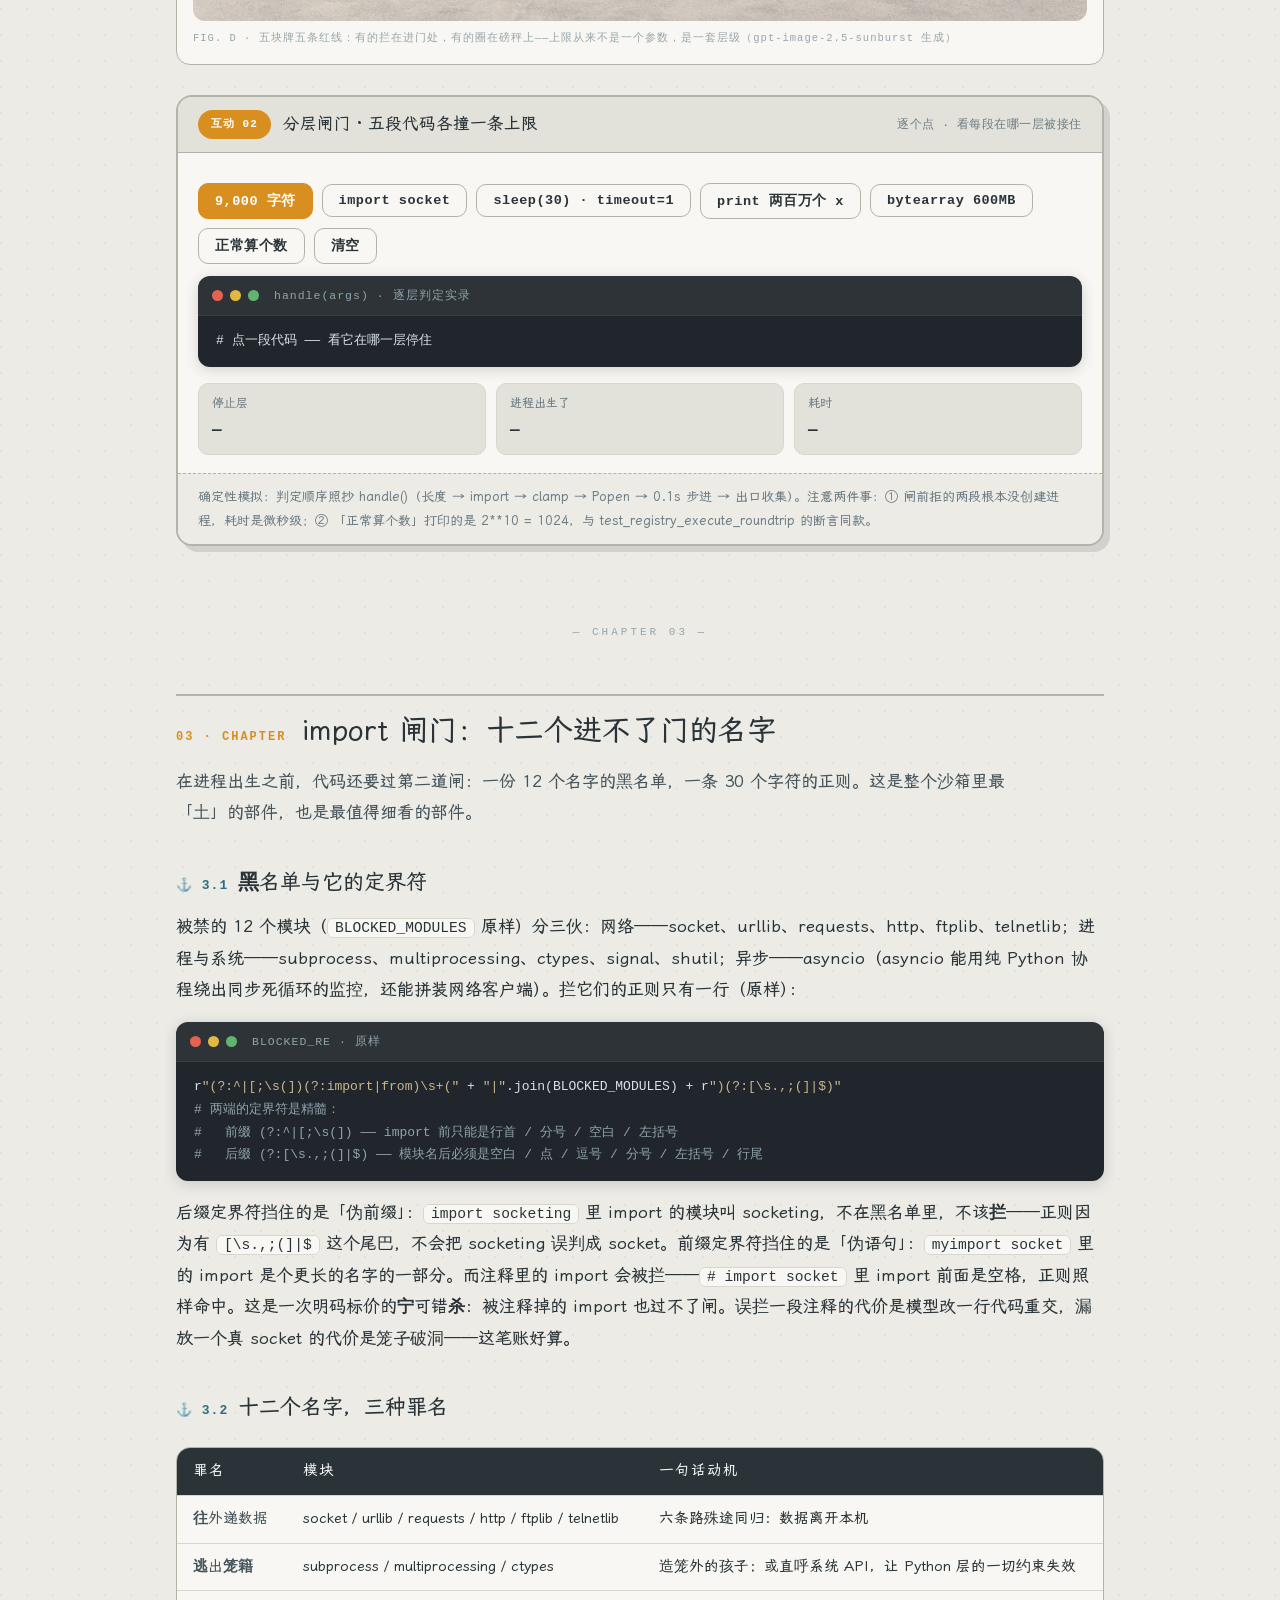
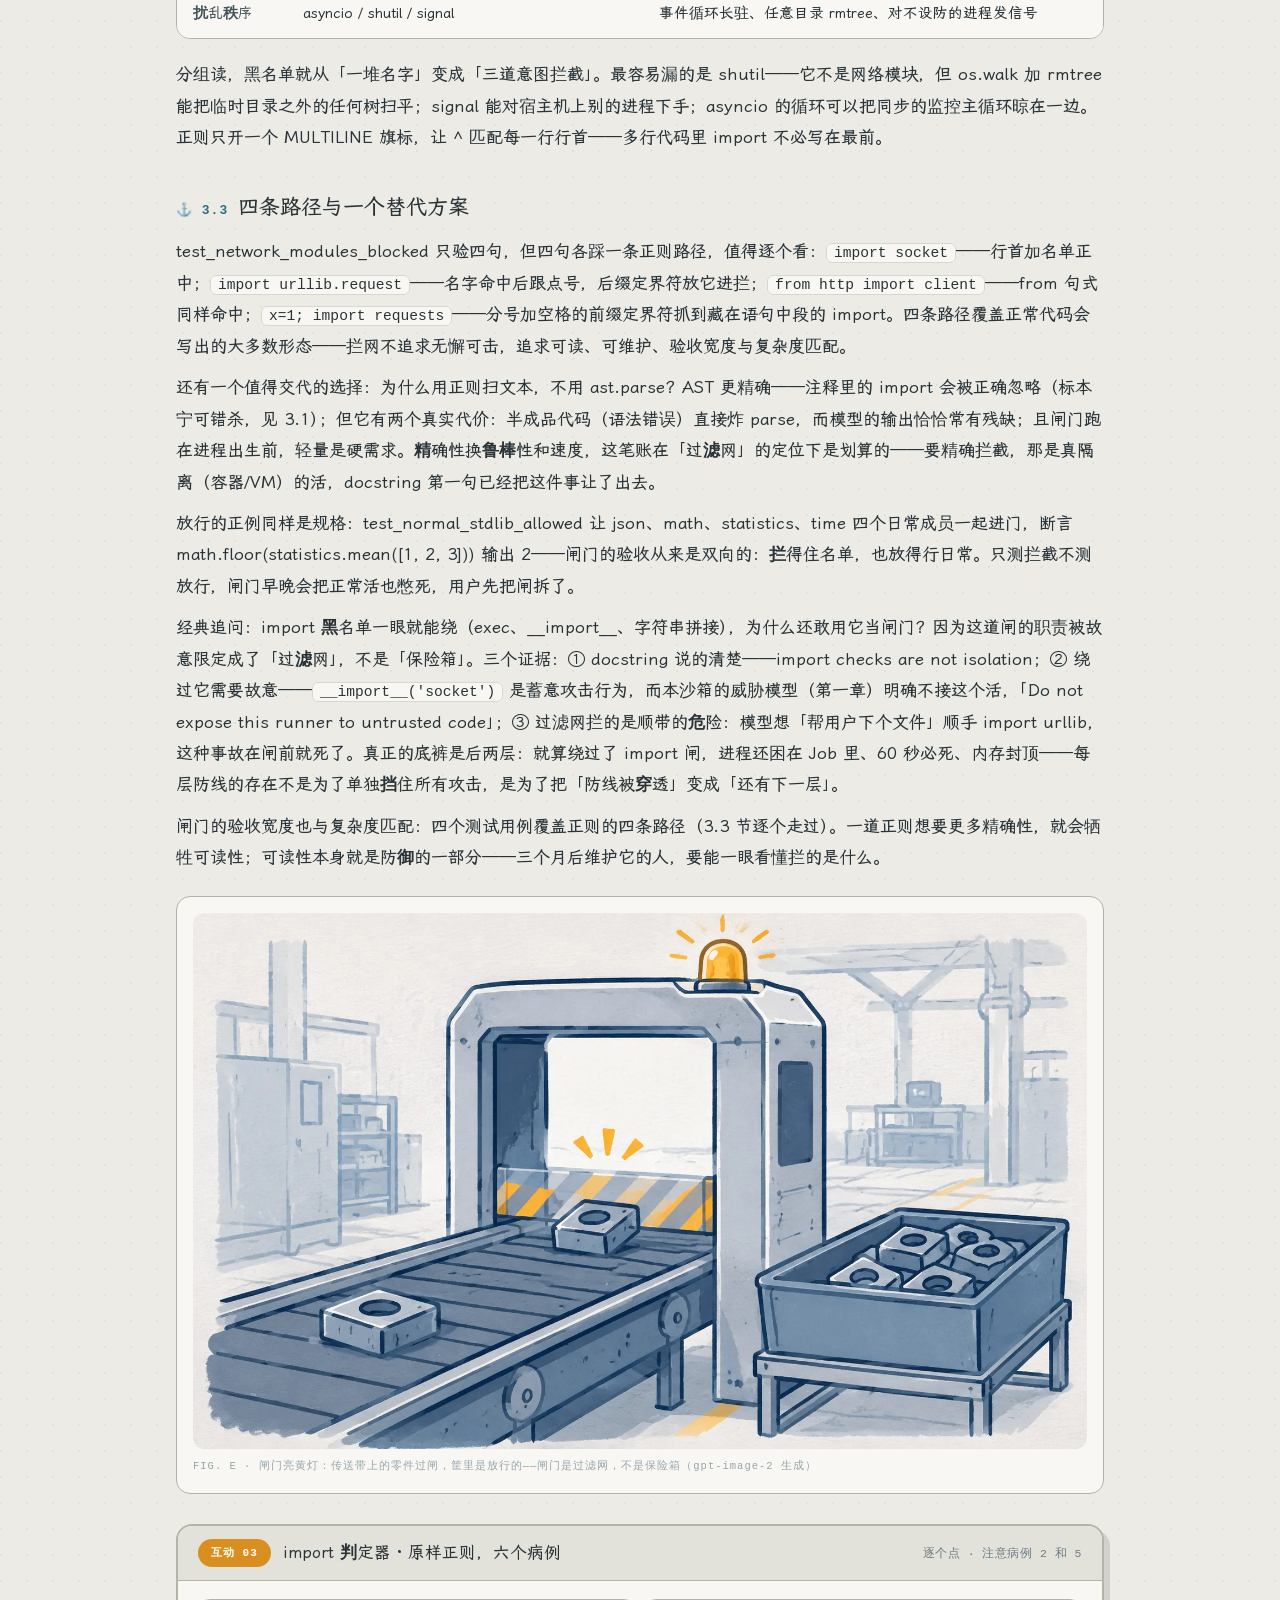
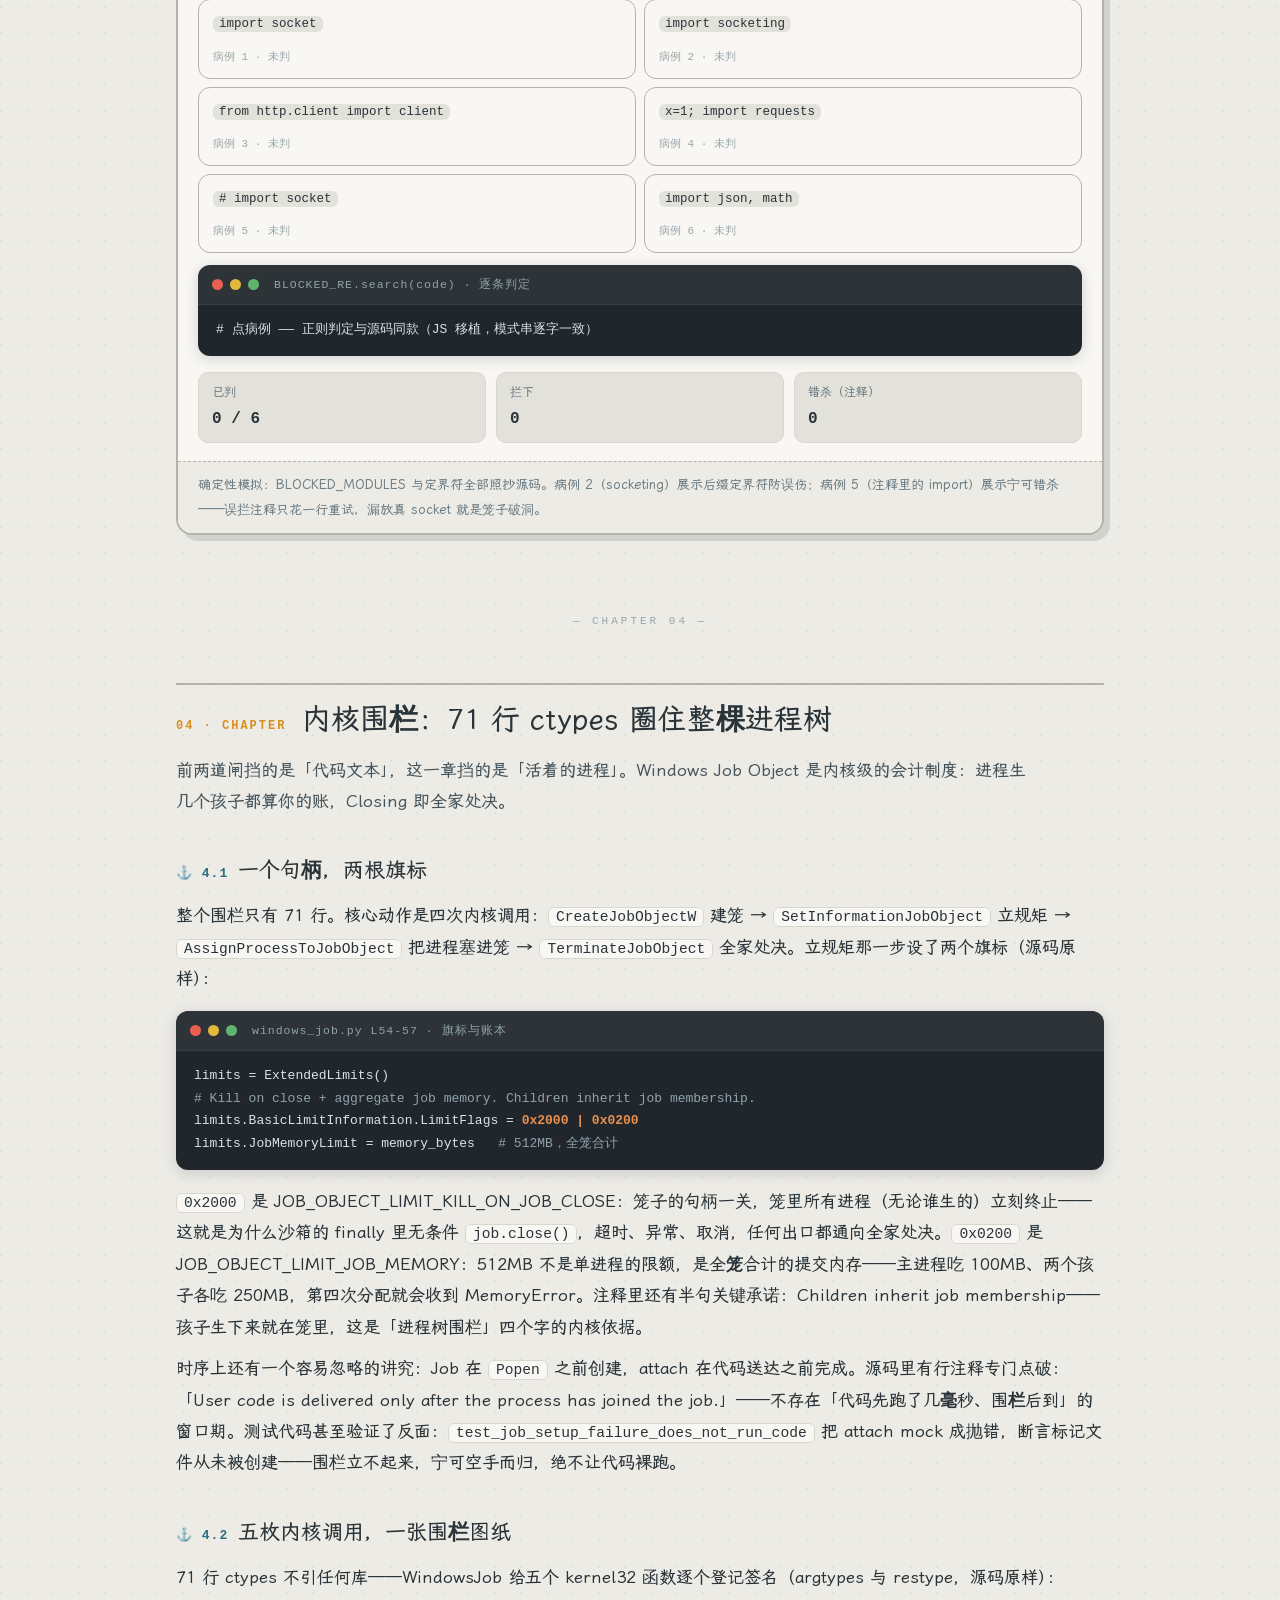
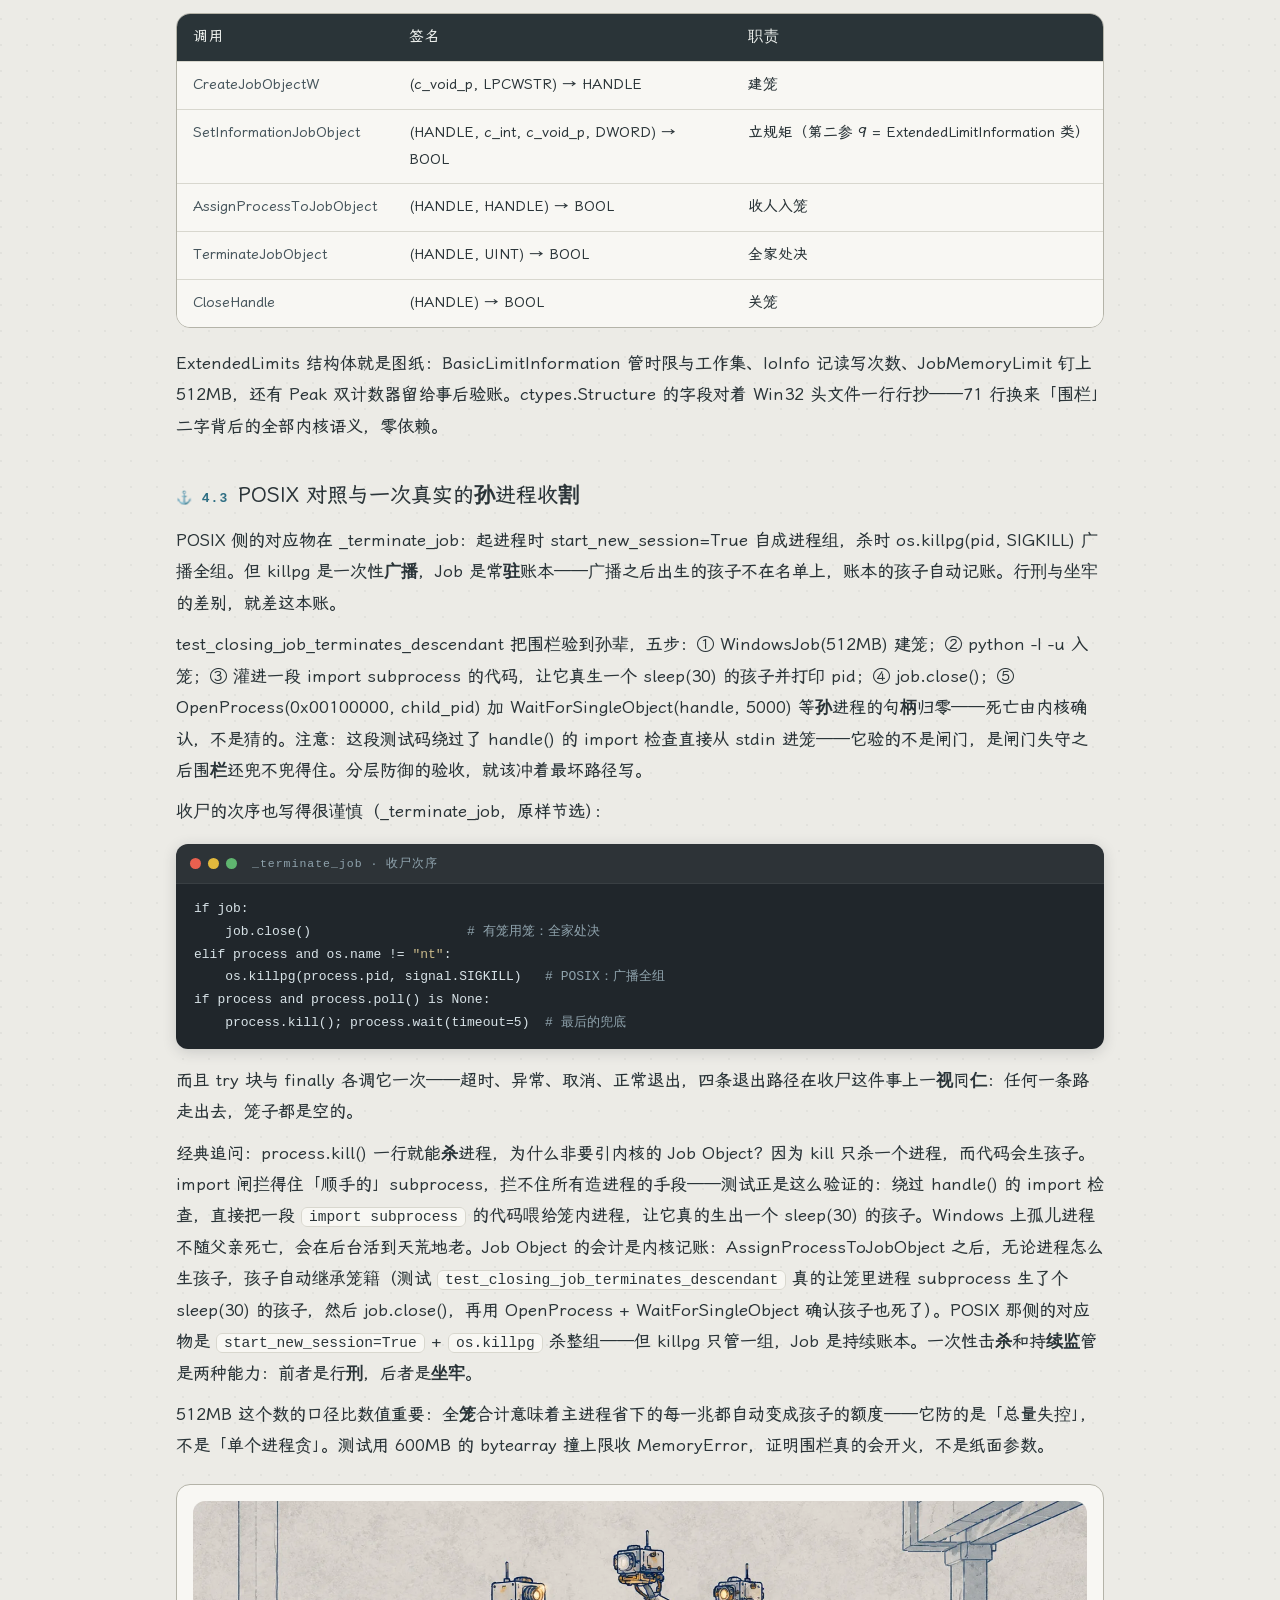
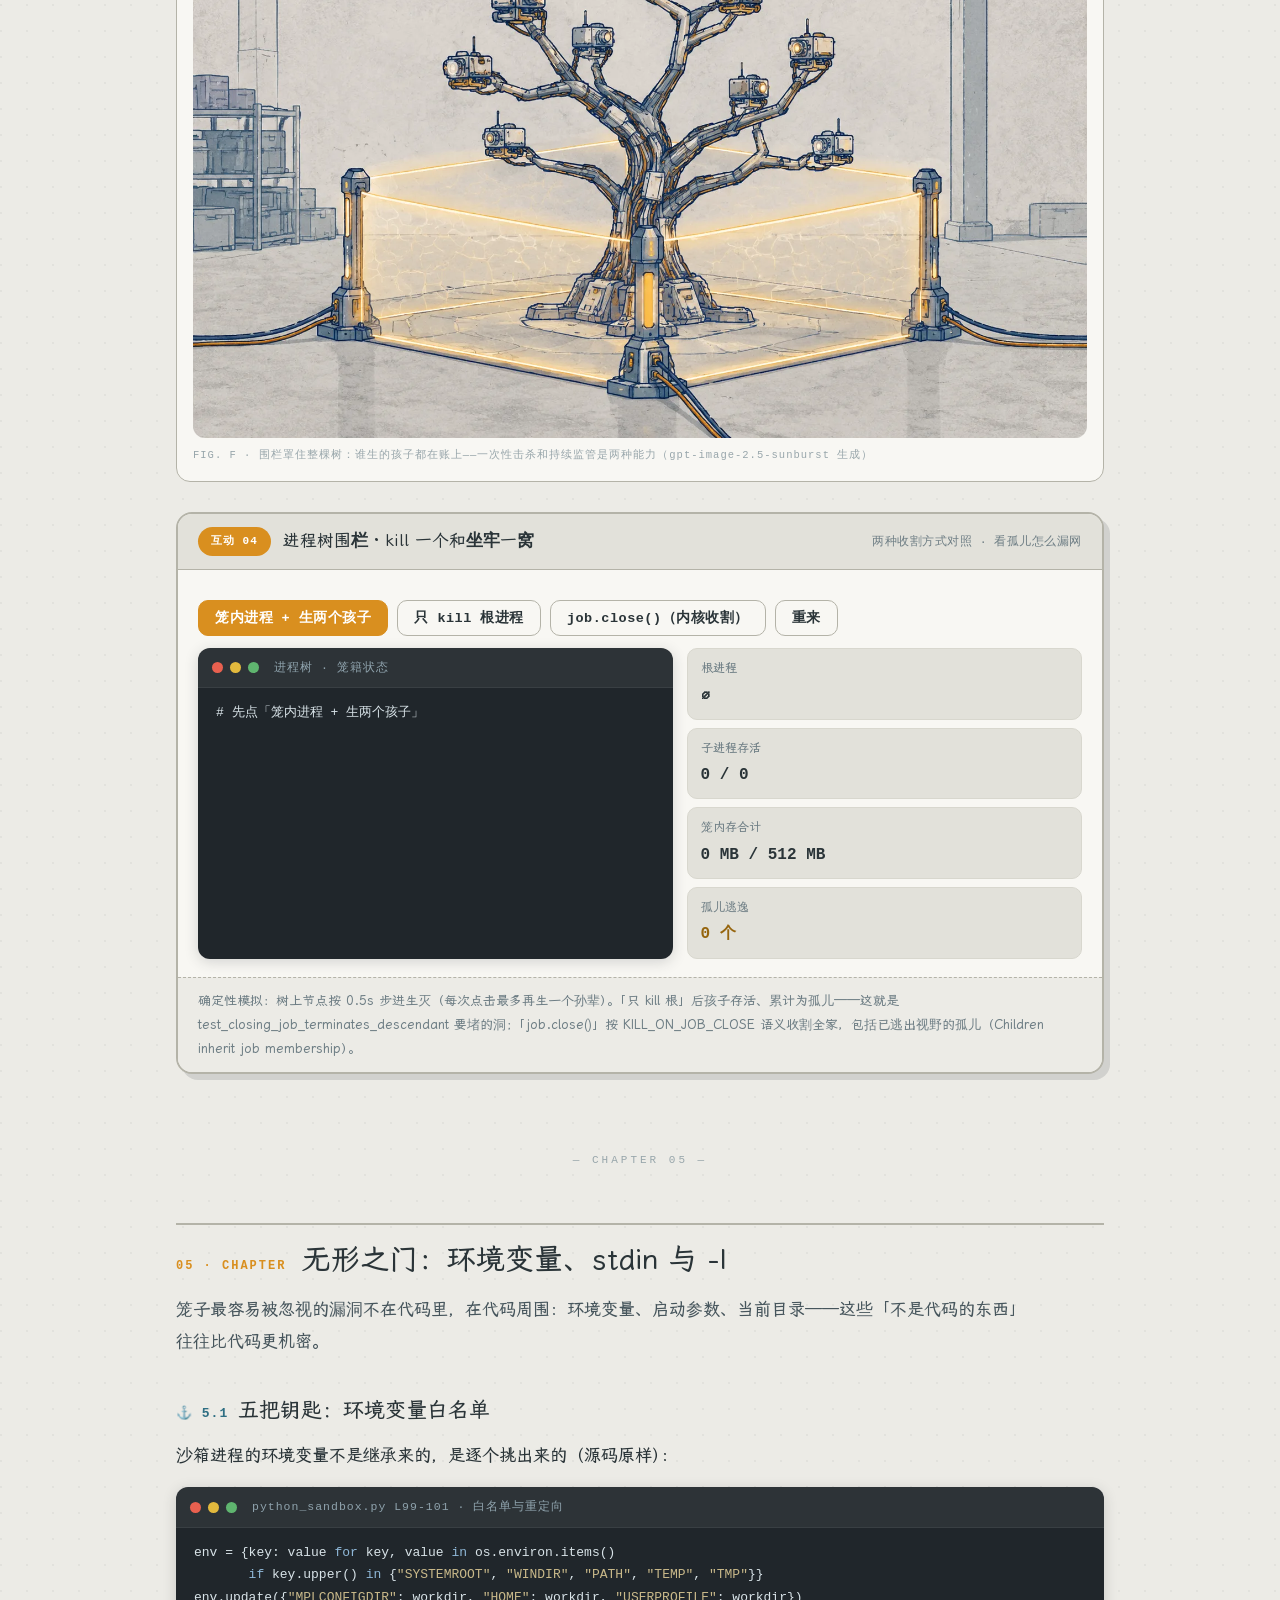
==== commit 4bf62e46: "v2 深化：+3,019 散文——三份声明合同表/reader 死锁解剖/import 四路径与 AST 取舍/内核签名表/孙进程收割五步/-I 与 Popen 六参数/收尸次序/手写 PNG 报文" ====
--- a/index.html
+++ b/index.html
@@ -105,7 +105,22 @@
 <span class="c">isolation. Do not expose this runner to untrusted users or untrusted code."""</span></pre>
 </div>
 <p>翻译过来：<b>这是给「可信代码」的 runner，不是关押「恶意代码」的监狱；临时目录和 import 检查不构成文件系统或网络隔离；别把它暴露给不可信的用户或代码。</b>工具的 META 元数据里又把这句话压成一行随 schema 下发：「Trusted-code runner: timeout, bounded output, and Windows job memory/process-tree limits. <b>Not filesystem or network isolation.</b>」——也就是说，模型每次拿到这个工具的菜单时，都读到同一份边界声明。文件门卫 <code>workspace_files.py</code> 同款：「…not an isolation boundary. Paths must stay inside the user's workspace root.」</p>
+<h3><span class="h3n">⚓ 1.2</span>三份声明，一份合同</h3>
+<p>同一句边界声明，标本写了三遍，发给三种读者：</p>
+<div class="tbl-wrap"><table class="tbl">
+<tr><th>声明层</th><th>读者</th><th>原文落点</th></tr>
+<tr><td class="k">文件头 docstring</td><td>开发者</td><td>「not filesystem or network isolation」</td></tr>
+<tr><td class="k">META notes</td><td>注册表 / 运维</td><td>「Trusted-code runner… Not filesystem or network isolation.」</td></tr>
+<tr><td class="k">schema description</td><td>模型（每次点单）</td><td>「Network and subprocess modules are blocked.」</td></tr>
+<tr><td class="k">17 个测试</td><td>CI</td><td>每条上限都有对应的 test 名</td></tr>
+</table></div>
+<p>模型每次点单读到的菜单里就写着边界——这正是 VOL.15 立过的规矩「describe 是菜单正文不是注释」的又一次落地：模型不需要撞一次闸门才知道网络被禁，<b>点单之前它已经被告知</b>。三份声明分居三层，一处改动不会静默波及其余——就算 docstring 改了忘了 schema，模型读到的仍是旧边界，而旧边界还有测试继续把关。<b>声明容易被写漂亮，测试把声明钉成规格：docstring 撒谎可以，测试红了不行。</b></p>
+<p>闸门的报错也值得抄：拒绝消息本身就是一份边界复述——「Blocked module import: socket. Network/subprocess modules are not available in the sandbox.」模型读到的不只是「不行」，是<b>重申过的合同条款</b>；下一轮它自然会换 stdlib，而不是再撞一次。</p>
+
+<p>第三件套的声明同款（workspace_files.py 文件头，原样）：「…<b>not an isolation boundary. Paths must stay inside the user's workspace root.</b>」——笼子跑码、围栏记账、门卫摸文件，471 行三件套在三个文件里各司其职，但读它们的文件头，你会以为是同一个人执笔：先划清自己<b>不防什么</b>，再把防的部分做扎实。</p>
+
 <p><b>经典追问：为什么不干脆做成真隔离，还要把「不隔离」写在脸上？</b>三个理由。①<strong>威胁模型不同</strong>——这台沙箱的假想敌是「可信代码出事故」：死循环、内存爆炸、刷屏输出、误删工作区文件；不是「恶意攻击者蓄意逃逸」。防事故靠上限和围栏就够了，防蓄意攻击要上容器或虚拟机，那是另一档成本。②<strong>功能死刑</strong>——真隔离意味着断网断盘，而标本的核心用途是 matplotlib 画图落盘再回传，隔离了，用途也没了。③<strong>诚实是合同</strong>——把「不防什么」写进 docstring 和 schema，调用方（模型和人）才不会高估它：有人想在上面跑爬虫时，第一句话就把路堵死。<b>声称过大的安全边界，比没有边界更危险——因为用户会基于你的声称做决策。</b></p>
+<p>把「隔离强度」当单一坐标轴是错的——强度要与威胁模型配平：标本的场景是本机工作台、单用户、可信代码出事故，容器方案带来的镜像分发、体积与运维成本在这个场景里全是负收益。<b>防事故用上限和围栏，防蓄意才上隔离——先把威胁想清楚，再决定买什么锁。</b></p>
 <div class="fig"><img src="assets/ch1-cage.webp" alt="车间里关着小机器的金属笼" loading="lazy" style="width:100%;border-radius:12px;display:block">
 <div class="fig-cap">FIG. C · 笼、机器、钥匙挂在笼外——钥匙是给看守的，不是给囚徒的（gpt-image-2 生成）</div>
 </div>
@@ -145,7 +160,13 @@
 </table></div>
 <p>这张表的关键在「层级」列：<b>闸前拒</b>的检查发生在 <code>subprocess.Popen</code> 之前——超长代码和被禁模块根本轮不到出生，返回错误只要几微秒；<b>笼内限</b>的机制活在整个执行期——主循环每 0.1 秒醒一次看deadline，两条 reader 线程把 stdout/stderr 边收边剪（每块 4096 字节，剪到 6000 的四倍余量封顶，解码后再截 6000——四倍是给多字节中文留的余量）；<b>出口查</b>只发生在进程死后——产物收集器扫工作目录，白名单外的文件连看都不看。</p>
 <p>超时的处理尤其讲礼数：超时不是异常，是结果的一个字段——<code>timed_out: true</code> + 一句人话「Execution timed out after {n}s and was killed.」放在 stderr 里回来，模型能读懂发生了什么。而且主循环每 0.1 秒都会先问一句 <code>should_cancel()</code>——<b>人喊停优先于超时，取消永远比杀进程温柔</b>。</p>
+<h3><span class="h3n">⚓ 2.2</span>reader 线程：管道是会满的</h3>
+<p>五条上限里最容易被低估的是「输出 6,000」——难点不在截断，在<b>读</b>。subprocess 的管道缓冲有限（Windows 量级在几十 KB）：若父进程打算等子进程退出后再读，一段 print('x' * 2000000) 会在某次 write 上把缓冲写满——子进程阻塞在写、父进程阻塞在等，教科书级的死锁。标本的解法是两条 daemon reader 线程（_drain_output），与执行<b>并行</b>收数：每块 read(4096)，按 remaining = MAX_OUTPUT_CHARS * 4 - len(output) 剪余量——4 倍是给 UTF-8 留的最坏情形（一个汉字三到四字节），字节层放宽到 24,000，解码后再 [:6000] 精截，中文不会截出半个乱码。</p>
+<p>这笔账测试算得干净：test_output_is_bounded_while_draining 打印 200 万个字符，断言 stdout <b>恰好 6,000</b>、returncode 0——reader 全程没让管道满过，子进程一次都没 stall，截断发生在父进程一侧。<b>限流不该惩罚被限的人</b>：笼内的代码感觉不到墙，墙只裁出口。</p>
+<p>超时参数的防御性解析也是三行小抄：int() 失败回落默认 20 秒，负数与超界一律 clamp 进 [1, 60]——「模型的参数不可信任」这条 VOL.15 用 zod 闸门立的规矩，这里用三行代码立了同一遍。时间闸的步进同样克制：主循环每跳先问 should_cancel() 再看死线，wait 用 min(0.1, remaining) 落点——<b>取消永远优先于超时</b>；超时不是异常，是结果的一个字段（timed_out: true 加一句人话进 stderr）。finally 里 reader 以 5 秒预算 join、daemon=True 兜底——最坏也只是丢尾部日志，清场永不卡死。</p>
+
 <p><b>经典追问：为什么代码长度限制是 8,000 字符这么小的数？模型写个正经脚本很容易超。</b>因为这是工具的定位决定的：沙箱的 schema description 写明用途是「do math, data wrangling, or render charts」——算个数、洗个数据、画张图，都是短平快的活。8,000 字符 ≈ 二三百行，够任何一段分析脚本；真要写大程序，那是编辑器和终端的活，不该塞进一个工具调用。上限的另一个作用是<b>限定爆炸半径</b>：一段 8,000 字符的代码再离谱，能在 60 秒内造成的事故也是可估计的——上限不是防高手，是把最坏情况变成可预算的。</p>
+<p>再补一笔进出比的账：8,000 进、6,000 出，比例 0.75——工具的结果要回填进上下文、按 token 计费，输出是每一步的固定税。限输出不只是防刷屏，是<b>把每一步对话的边际成本钉死在预算内</b>；200 万字符的失控打印在 6,000 处哑火，回填的账单不会爆炸。</p>
 <div class="fig"><img src="assets/ch2-limits.webp" alt="五块限重指示牌" loading="lazy" style="width:100%;border-radius:12px;display:block">
 <div class="fig-cap">FIG. D · 五块牌五条红线：有的拦在进门处，有的圈在磅秤上——上限从来不是一个参数，是一套层级（gpt-image-2.5-sunburst 生成）</div>
 </div>
@@ -192,7 +213,22 @@
 <span class="c">#   后缀 (?:[\s.,;(]|$) —— 模块名后必须是空白 / 点 / 逗号 / 分号 / 左括号 / 行尾</span></pre>
 </div>
 <p>后缀定界符挡住的是「伪前缀」：<code>import socketing</code> 里 import 的模块叫 socketing，不在黑名单里，<b>不该拦</b>——正则因为有 <code>[\s.,;(]|$</code> 这个尾巴，不会把 socketing 误判成 socket。前缀定界符挡住的是「伪语句」：<code>myimport socket</code> 里的 import 是个更长的名字的一部分。而注释里的 import 会被拦——<code># import socket</code> 里 import 前面是空格，正则照样命中。<b>这是一次明码标价的宁可错杀</b>：被注释掉的 import 也过不了闸。误拦一段注释的代价是模型改一行代码重交，漏放一个真 socket 的代价是笼子破洞——这笔账好算。</p>
+<h3><span class="h3n">⚓ 3.2</span>十二个名字，三种罪名</h3>
+<div class="tbl-wrap"><table class="tbl">
+<tr><th>罪名</th><th>模块</th><th>一句话动机</th></tr>
+<tr><td class="k">往外递数据</td><td>socket / urllib / requests / http / ftplib / telnetlib</td><td>六条路殊途同归：数据离开本机</td></tr>
+<tr><td class="k">逃出笼籍</td><td>subprocess / multiprocessing / ctypes</td><td>造笼外的孩子；或直呼系统 API，让 Python 层的一切约束失效</td></tr>
+<tr><td class="k">扰乱秩序</td><td>asyncio / shutil / signal</td><td>事件循环长驻、任意目录 rmtree、对不设防的进程发信号</td></tr>
+</table></div>
+<p>分组读，黑名单就从「一堆名字」变成「三道意图拦截」。最容易漏的是 shutil——它不是网络模块，但 os.walk 加 rmtree 能把临时目录之外的任何树扫平；signal 能对宿主机上别的进程下手；asyncio 的循环可以把同步的监控主循环晾在一边。正则只开一个 MULTILINE 旗标，让 ^ 匹配每一行行首——多行代码里 import 不必写在最前。</p>
+<h3><span class="h3n">⚓ 3.3</span>四条路径与一个替代方案</h3>
+<p>test_network_modules_blocked 只验四句，但四句各踩一条正则路径，值得逐个看：<code>import socket</code>——行首加名单正中；<code>import urllib.request</code>——名字命中后跟<b>点号</b>，后缀定界符放它进拦；<code>from http import client</code>——from 句式同样命中；<code>x=1; import requests</code>——<b>分号加空格</b>的前缀定界符抓到藏在语句中段的 import。四条路径覆盖正常代码会写出的大多数形态——拦网不追求无懈可击，追求可读、可维护、验收宽度与复杂度匹配。</p>
+<p>还有一个值得交代的选择：为什么用正则扫文本，不用 ast.parse？AST 更精确——注释里的 import 会被正确忽略（标本宁可错杀，见 3.1）；但它有两个真实代价：半成品代码（语法错误）直接炸 parse，而模型的输出恰恰常有残缺；且闸门跑在进程出生前，轻量是硬需求。<b>精确性换鲁棒性和速度，这笔账在「过滤网」的定位下是划算的</b>——要精确拦截，那是真隔离（容器/VM）的活，docstring 第一句已经把这件事让了出去。</p>
+
+<p>放行的正例同样是规格：test_normal_stdlib_allowed 让 json、math、statistics、time 四个日常成员一起进门，断言 math.floor(statistics.mean([1, 2, 3])) 输出 2——<b>闸门的验收从来是双向的：拦得住名单，也放得行日常</b>。只测拦截不测放行，闸门早晚会把正常活也憋死，用户先把闸拆了。</p>
+
 <p><b>经典追问：import 黑名单一眼就能绕（exec、__import__、字符串拼接），为什么还敢用它当闸门？</b>因为这道闸的职责被故意限定成了「<b>过滤网</b>」，不是「保险箱」。三个证据：① docstring 说的清楚——import checks are not isolation；② 绕过它需要故意——<code>__import__('socket')</code> 是蓄意攻击行为，而本沙箱的威胁模型（第一章）明确不接这个活，「Do not expose this runner to untrusted code」；③ 过滤网拦的是<strong>顺带的危险</strong>：模型想「帮用户下个文件」顺手 import urllib，这种事故在闸前就死了。真正的底裤是后两层：就算绕过了 import 闸，进程还困在 Job 里、60 秒必死、内存封顶——<b>每层防线的存在不是为了单独挡住所有攻击，是为了把「防线被穿透」变成「还有下一层」</b>。</p>
+<p>闸门的验收宽度也与复杂度匹配：四个测试用例覆盖正则的四条路径（3.3 节逐个走过）。一道正则想要更多精确性，就会牺牲可读性；<b>可读性本身就是防御的一部分</b>——三个月后维护它的人，要能一眼看懂拦的是什么。</p>
 <div class="fig"><img src="assets/ch3-gate.webp" alt="车间安检闸门挡下零件" loading="lazy" style="width:100%;border-radius:12px;display:block">
 <div class="fig-cap">FIG. E · 闸门亮黄灯：传送带上的零件过闸，筐里是放行的——闸门是过滤网，不是保险箱（gpt-image-2 生成）</div>
 </div>
@@ -232,7 +268,35 @@
 </div>
 <p><code>0x2000</code> 是 <strong>JOB_OBJECT_LIMIT_KILL_ON_JOB_CLOSE</strong>：笼子的句柄一关，笼里所有进程（无论谁生的）立刻终止——这就是为什么沙箱的 finally 里无条件 <code>job.close()</code>，超时、异常、取消，任何出口都通向全家处决。<code>0x0200</code> 是 <strong>JOB_OBJECT_LIMIT_JOB_MEMORY</strong>：512MB 不是单进程的限额，是<strong>全笼合计</strong>的提交内存——主进程吃 100MB、两个孩子各吃 250MB，第四次分配就会收到 MemoryError。注释里还有半句关键承诺：<b>Children inherit job membership</b>——孩子生下来就在笼里，这是「进程树围栏」四个字的内核依据。</p>
 <p>时序上还有一个容易忽略的讲究：Job 在 <code>Popen</code> <strong>之前</strong>创建，attach 在代码送达<strong>之前</strong>完成。源码里有行注释专门点破：「User code is delivered only after the process has joined the job.」——<b>不存在「代码先跑了几毫秒、围栏后到」的窗口期</b>。测试代码甚至验证了反面：<code>test_job_setup_failure_does_not_run_code</code> 把 attach mock 成抛错，断言标记文件从未被创建——围栏立不起来，宁可空手而归，绝不让代码裸跑。</p>
+<h3><span class="h3n">⚓ 4.2</span>五枚内核调用，一张围栏图纸</h3>
+<p>71 行 ctypes 不引任何库——WindowsJob 给五个 kernel32 函数逐个登记签名（argtypes 与 restype，源码原样）：</p>
+<div class="tbl-wrap"><table class="tbl">
+<tr><th>调用</th><th>签名</th><th>职责</th></tr>
+<tr><td class="k">CreateJobObjectW</td><td>(c_void_p, LPCWSTR) → HANDLE</td><td>建笼</td></tr>
+<tr><td class="k">SetInformationJobObject</td><td>(HANDLE, c_int, c_void_p, DWORD) → BOOL</td><td>立规矩（第二参 9 = ExtendedLimitInformation 类）</td></tr>
+<tr><td class="k">AssignProcessToJobObject</td><td>(HANDLE, HANDLE) → BOOL</td><td>收人入笼</td></tr>
+<tr><td class="k">TerminateJobObject</td><td>(HANDLE, UINT) → BOOL</td><td>全家处决</td></tr>
+<tr><td class="k">CloseHandle</td><td>(HANDLE) → BOOL</td><td>关笼</td></tr>
+</table></div>
+<p>ExtendedLimits 结构体就是图纸：BasicLimitInformation 管时限与工作集、IoInfo 记读写次数、JobMemoryLimit 钉上 512MB，还有 Peak 双计数器留给事后验账。ctypes.Structure 的字段对着 Win32 头文件一行行抄——71 行换来「围栏」二字背后的全部内核语义，零依赖。</p>
+<h3><span class="h3n">⚓ 4.3</span>POSIX 对照与一次真实的孙进程收割</h3>
+<p>POSIX 侧的对应物在 _terminate_job：起进程时 start_new_session=True 自成进程组，杀时 os.killpg(pid, SIGKILL) 广播全组。但 killpg 是<b>一次性广播</b>，Job 是<b>常驻账本</b>——广播之后出生的孩子不在名单上，账本的孩子自动记账。行刑与坐牢的差别，就差这本账。</p>
+<p>test_closing_job_terminates_descendant 把围栏验到孙辈，五步：① WindowsJob(512MB) 建笼；② python -I -u 入笼；③ 灌进一段 import subprocess 的代码，让它真生一个 sleep(30) 的孩子并打印 pid；④ job.close()；⑤ OpenProcess(0x00100000, child_pid) 加 WaitForSingleObject(handle, 5000) <b>等孙进程的句柄归零</b>——死亡由内核确认，不是猜的。注意：这段测试码绕过了 handle() 的 import 检查直接从 stdin 进笼——<b>它验的不是闸门，是闸门失守之后围栏还兜不兜得住</b>。分层防御的验收，就该冲着最坏路径写。</p>
+
+<p>收尸的次序也写得很谨慎（_terminate_job，原样节选）：</p>
+<div class="term">
+<div class="term-head"><span class="d d1"></span><span class="d d2"></span><span class="d d3"></span><span class="tt">_terminate_job · 收尸次序</span></div>
+<pre>if job:
+    job.close()                    <span class="c"># 有笼用笼：全家处决</span>
+elif process and os.name != <span class="s">"nt"</span>:
+    os.killpg(process.pid, signal.SIGKILL)   <span class="c"># POSIX：广播全组</span>
+if process and process.poll() is None:
+    process.kill(); process.wait(timeout=5)  <span class="c"># 最后的兜底</span></pre>
+</div>
+<p>而且 try 块与 finally 各调它一次——超时、异常、取消、正常退出，四条退出路径在收尸这件事上<b>一视同仁</b>：任何一条路走出去，笼子都是空的。</p>
+
 <p><b>经典追问：process.kill() 一行就能杀进程，为什么非要引内核的 Job Object？</b>因为 kill 只杀一个进程，而代码会生孩子。import 闸拦得住「顺手的」subprocess，拦不住所有造进程的手段——测试正是这么验证的：绕过 handle() 的 import 检查，直接把一段 <code>import subprocess</code> 的代码喂给笼内进程，让它真的生出一个 sleep(30) 的孩子。Windows 上孤儿进程不随父亲死亡，会在后台活到天荒地老。Job Object 的会计是内核记账：AssignProcessToJobObject 之后，无论进程怎么生孩子，孩子自动继承笼籍（测试 <code>test_closing_job_terminates_descendant</code> 真的让笼里进程 subprocess 生了个 sleep(30) 的孩子，然后 job.close()，再用 OpenProcess + WaitForSingleObject 确认孩子也死了）。POSIX 那侧的对应物是 <code>start_new_session=True</code> + <code>os.killpg</code> 杀整组——但 killpg 只管一组，Job 是持续账本。<b>一次性击杀和持续监管是两种能力：前者是行刑，后者是坐牢。</b></p>
+<p>512MB 这个数的口径比数值重要：<b>全笼合计</b>意味着主进程省下的每一兆都自动变成孩子的额度——它防的是「总量失控」，不是「单个进程贪」。测试用 600MB 的 bytearray 撞上限收 MemoryError，证明围栏真的会开火，不是纸面参数。</p>
 <div class="fig"><img src="assets/ch4-fence.webp" alt="电磁围栏罩住进程树" loading="lazy" style="width:100%;border-radius:12px;display:block">
 <div class="fig-cap">FIG. F · 围栏罩住整棵树：谁生的孩子都在账上——一次性击杀和持续监管是两种能力（gpt-image-2.5-sunburst 生成）</div>
 </div>
@@ -281,7 +345,24 @@
 <h3><span class="h3n">⚓ 5.2</span>代码走 stdin，不走命令行</h3>
 <p>启动命令只有一句 bootstrap（原样）：<code>python -I -u -c "import sys; exec(compile(sys.stdin.buffer.read().decode('utf-8'), '&lt;tool&gt;', 'exec'))"</code>。两个细节值得停。其一，<b>用户代码不在命令行里</b>——它从 stdin 管道灌进去。命令行是公开的：任务管理器、进程列表、崩溃报告全都记录完整 argv，代码若走 argv，任何能看到进程列表的人（和任何崩溃日志）都看得到全文；而且 Windows 命令行长度上限 32,767 字符，8,000 字符的代码配上引号转义随时炸。stdin 只有管道两端知道。其二，<b>时序</b>：stdin 的写入发生在 <code>job.attach()</code> 之后——代码永远是在围栏立好之后才被递进去的，第一章说的「不隔离」，在这条时间线上被打了一次补丁。</p>
 <p>还有那个不起眼的 <code>-I</code>：CPython 的隔离模式，忽略 <code>PYTHONPATH</code>、不加载用户 site-packages、不执行环境里的启动钩子。环境变量已经剥干净了，<code>-I</code> 再把解释器自身的「环境依赖」也剥一层——<b>两道门对着同一个方向，各自独立，谁失守另一个还在</b>。</p>
+<h3><span class="h3n">⚓ 5.3</span>-I 与 bootstrap：把解释器也剥一层</h3>
+<p>env 白名单剥的是父进程的血统，<code>-I</code>（隔离模式）剥的是解释器自己的习惯：它同时当 -E（无视 PYTHONPATH、PYTHONHOME 一类变量）、当 -s（跳过用户 site-packages）、不执行 PYTHONSTARTUP 启动钩子。两道门方向相同、各自独立——就算哪天白名单手滑多放一个变量，-I 也不认它的 PYTHON* 变体。<b>防御层的意义在于：任何一层单独失守，其余层不需要知道。</b></p>
+<p>bootstrap 一行值得逐词读：<code>import sys; exec(compile(sys.stdin.buffer.read().decode('utf-8'), '&lt;tool&gt;', 'exec'))</code>——stdin.buffer.read() 按字节读（二进制安全）；decode 后 compile；文件名给 '&lt;tool&gt;' 而非默认的 stdin，于是 traceback 指向一个<b>有名字的来源</b>；exec 在 -c 的 __main__ 语境里执行，用户代码的 __name__ 语义不变——笼内尽量像笼外，体验也是边界的一部分。</p>
+<p>五把活命钥匙各自的责任也写得明白：SYSTEMROOT 与 WINDIR 是加载系统 DLL 的锚点，缺了进程起不来；PATH 让 matplotlib 的原生依赖找到彼此；TEMP 与 TMP 是临时目录惯例——随后三行 update 再把 HOME、USERPROFILE、MPLCONFIGDIR 指进笼内临时目录——库想写配置、想找 home，都可以：<b>可以写，但写在一张马上要被 rmtree 的纸上。</b></p>
+
+<h3><span class="h3n">⚓ 5.4</span>出生证明：一行 Popen 的六个参数</h3>
+<div class="term">
+<div class="term-head"><span class="d d1"></span><span class="d d2"></span><span class="d d3"></span><span class="tt">Popen · 原样</span></div>
+<pre>process = subprocess.Popen([sys.executable, <span class="s">"-I"</span>, <span class="s">"-u"</span>, <span class="s">"-c"</span>, bootstrap],
+    cwd=workdir, env=env,
+    stdin=PIPE, stdout=PIPE, stderr=PIPE,
+    start_new_session=(os.name != <span class="s">"nt"</span>))</pre>
+</div>
+<p>argv 四件套：sys.executable 用当前解释器（不猜路径）；-I 隔离；-u 关输出缓冲；-c 只载引导语——用户代码不在 argv 上（5.2 讲过命令行是公开的）。cwd=workdir 让<b>出生地就在笼内</b>；env=env 装的是白名单容器；三根 PIPE 正是 reader 线程的港口；start_new_session 在 POSIX 自成进程组（配合 killpg）、Windows 交给 Job——一行参数，两个平台的收尸预案都写好了。</p>
+<p>-u 值得单独停一秒：没有它，子进程的 print 会攒在自己的缓冲里、等退出才 flush——执行期间父进程什么都看不见，超时判定变成凭空猜测。-u 强制字节一产生就走管道，timing 证据实时可见。<b>可观测性不是装饰，是超时判定的证据来源。</b></p>
+
 <p><b>经典追问：环境变量白名单为什么留 PATH 这种危险项，不留 PYTHONPATH？</b>留 PATH 是因为生存需要：Windows 上 <code>SYSTEMROOT/WINDIR</code> 让 Python 能加载系统 DLL，<code>PATH</code> 让 matplotlib 的原生依赖找得到彼此——不留这些，进程第一步就爬不起来。不留 PYTHONPATH 是因为它是<b>纯增项</b>：PATH 决定「去哪找系统」，PYTHONPATH 决定「额外塞进 import 搜索路径的私货」——父进程的 PYTHONPATH 若跟着进来，笼内代码就能 import 到父环境里任何目录下的模块，白名单就白做了。<b>白名单的每一条留项，都要能回答「它是不是活命必需」；回答不了的，一律不带。</b></p>
+<p>白名单复制的是值不是语义——PATH 的值原样随行，理论上可被塞进恶意目录。但那个目录里的包要被显式 import 才会加载，而加载点已在 3.1 的正则监视之下；-I 还跳过用户 site。<b>一道防线不完美没关系，威胁要穿过其余防线才算数。</b></p>
 <div class="fig"><img src="assets/ch5-door.webp" alt="金属门投递口与五把钥匙" loading="lazy" style="width:100%;border-radius:12px;display:block">
 <div class="fig-cap">FIG. G · 投递口送码，墙上五把钥匙——环境变量逐个挑出来，代码从管道递进去（gpt-image-2 生成）</div>
 </div>
@@ -324,10 +405,26 @@
 <p class="ch-lead">代码在笼里画了张图，模型看不见——图在文件系统里，模型只有文本。产物闸是笼子唯一的一条「出口通道」，它的宽度被精确控制。</p>
 <h3><span class="h3n">⚓ 6.1</span>四后缀、两兆、一份 base64</h3>
 <p>进程退出后，收集器扫一遍笼内临时目录（<code>ARTIFACT_SUFFIXES</code> 原样：<code>{".png", ".jpg", ".jpeg", ".svg"}</code>）：后缀不在名单里的不看，超过 2MB 的跳过，入选的读成字节、base64 编码，塞进返回值的 <code>artifacts</code> 数组，附上 media_type。schema 的 description 早把这条通路告诉了模型：「Charts: matplotlib with Agg backend, save as .png in the working directory」——<b>模型点单时就知道图要存成 .png 才回得来</b>。测试把整条链路验证了一遍：<code>test_artifact_png_is_collected_as_base64</code> 里那段代码连 matplotlib 都没用，直接用 struct + zlib <strong>手写了一个 1×1 像素的 PNG 二进制</strong>，然后断言 base64 解回第一个字节是 <code>\x89PNG</code>——产物内容没在编码里损坏。</p>
+<p>那段「手写 PNG」的测试代码也值得看一眼拼法（节选，无任何图像库）：</p>
+<div class="term">
+<div class="term-head"><span class="d d1"></span><span class="d d2"></span><span class="d d3"></span><span class="tt">test_artifact_png_is_collected_as_base64 · 节选</span></div>
+<pre>def chunk(tag, data):
+    c = tag + data
+    return struct.pack(<span class="s">'&gt;I'</span>, len(data)) + c + struct.pack(<span class="s">'&gt;I'</span>, zlib.crc32(c))
+open(<span class="s">'plot.png'</span>, <span class="s">'wb'</span>).write(png)   <span class="c"># 一张 1×1 的 PNG</span></pre>
+</div>
+<p>三块拼装：IHDR 声明 1×1、8 位、真彩；IDAT 是 zlib 压缩的一行扫描线；IEND 收尾，每个 chunk 自带长度与 CRC32。测试手写报文而不是调 PIL，恰恰证明了产物通道传的是<b>字节</b>：谁拼得出合法 PNG，谁就能出笼——通道不认门第，只认魔数。</p>
+
 <p>回传的另一半是 stdout 的呈现。标本的工具循环里有句很直白的注释（<code>tool_loop.py</code> 原样）：「<b>python_sandbox：预览直接给 stdout，别甩一坨 JSON</b>」——沙箱的返回结构里有 stdout/stderr/returncode/duration_ms/timed_out 五个字段，给模型看的时候不用 JSON 包装，直接给文本。一个新注册的工具名 <code>python_sandbox</code> 只在受控模式绑定下启用（<code>registry.py</code>：(binding 且 name in ("python_sandbox", "workspace_files"))——<b>笼子本身就是受控模式的门禁装备，不受控的会话连笼子都摸不到</b>。</p>
 <h3><span class="h3n">⚓ 6.2</span>finally：任何出口都通向清场</h3>
 <p>handle 的最后一段是 finally 块，四件事没有一个可跳过：<code>job.close()</code>（全家处决）、join 两条 reader 线程（5 秒预算）、关闭三根管道、<code>shutil.rmtree(workdir)</code> 抹掉整个临时目录。超时、异常、取消、正常退出——四条路径全部汇进这里。<b>笼子用完即拆，临时目录不留尸。</b>与之一致的是测试目录的命名纪律：所有笼子都住在 <code>%TEMP%\ai-skill-sandbox\run-xxxx</code> 下——一段前缀让全世界的笼子可辨识、可批量清理。</p>
+<h3><span class="h3n">⚓ 6.3</span>三道筛与一张返回账单</h3>
+<p>_collect_artifacts 的顺序很省：sorted(listdir) → isfile → 后缀 ∈ {.png,.jpg,.jpeg,.svg} → getsize ≤ 2MB → 读字节、base64。media_type 的映射只有一行但务实：svg 映射 image/svg+xml，其余按后缀生成、jpg 归一成 jpeg——<b>命名口径在最窄的出口完成</b>。返回值五字段随单回给模型：stdout / stderr / returncode / timed_out / duration_ms——连耗时都在账单上，模型对自己的速度也有数；这正是 VOL.16 驾驶舱立过的立场：<b>可观测性从工具的返回值开始</b>。</p>
+<h3><span class="h3n">⚓ 6.4</span>注册门禁：不受控的会话看不见笼子</h3>
+<p>最后一道门容易忽略：注册本身。registry.py 只在受控绑定成立时才把 python_sandbox 与 workspace_files 挂进清单（原样：<code>if binding and name in ("python_sandbox", "workspace_files")</code>）——<b>不受控的会话连菜单里都看不见笼子</b>，谈不上调用。工具循环的预览注释也在这里收束（tool_loop.py 原话）：「python_sandbox：预览直接给 stdout，别甩一坨 JSON」——入口按模型的感知写菜单，出口按模型的感知给文本，同一条原则的两端。</p>
+
 <p><b>经典追问：产物闸为什么只放行图片，不放行 .csv、.json、.log？</b>因为出口通道的宽度由「模型的感知方式」决定，不是由文件的类型决定。图片是唯一必须走 base64 塞进对话模型才能「看见」的产物——数据表格模型可以让你直接用 stdout 打印前几十行（文本通道天然在），大文件可以分块打印摘要。<b>凡是能用 stdout 走的，都该走 stdout</b>——那条通道有 6,000 字符上限兜底；而 artifacts 是无尺寸语义的 raw 通道，4 后缀 + 2MB 就是把这条「旁路」压到最窄。出口越窄，笼子越可信。</p>
+<p>2MB 的另一半理由是 base64 的膨胀账：编码后体积多三分之一，2MB 文件要占约 2.7MB 的上下文——<b>上限是两道预算的交集</b>：文件的物理预算与对话的 token 预算，取小者。</p>
 <div class="fig"><img src="assets/ch6-artifact.webp" alt="托盘上的画被扫描送出" loading="lazy" style="width:100%;border-radius:12px;display:block">
 <div class="fig-cap">FIG. H · 出笼的唯一通道：托盘上的画被扫成光束送进窗口——宽度按模型的感知方式设计（gpt-image-2 生成）</div>
 </div>
@@ -380,6 +477,8 @@
 </div>
 <h2 style="font-size:24px;margin:34px 0 6px">收尾：承认、上闸、围栏、窄门</h2>
 <p>笼子的全部心思可以压成四件实物：<b>一纸声明</b>（不隔离，写在你读得到的地方）、<b>两道闸</b>（长度和 import，进程出生之前落锤）、<b>一圈围栏</b>（Job Object，内核记账、孩子连坐）、<b>一条窄门</b>（产物回传，四种图片两兆为限）。写作当晚把标本的 17 个测试从头跑了一遍，最喜欢的还是那个手写 PNG 的：一段不用任何库的 struct+zlib 代码在笼里画出一张 1×1 的图，base64 出笼，解回第一个字节还是 <code>\x89PNG</code>——<b>最窄的门，运出来的东西完好无损</b>，这就是一台沙箱能给出的最体面的成绩单。</p>
+<p>最后按时间顺序把六道门串成一条线：handle() 进门先量长度（8,000）、过 import 闸（12 名单）；超时 clamp 进 [1, 60]；Popen 出生即入笼（attach 先于代码送达）；两条 reader 并行开读、主循环每 0.1 秒看取消与死线；退出后收集器筛四后缀两兆内、base64 出笼；finally 四件事一件不省——job.close()、join、关管道、rmtree。一段代码的一生被六个数字管着：<b>8,000、12、60、512、6,000、2MB——每个数字都是一句「最坏情况可以预算」。</b></p>
+
 <div class="series-nav" style="display:flex;gap:14px;flex-wrap:wrap;justify-content:center;align-items:baseline;font-family:var(--mono,Consolas,monospace);font-size:11px;letter-spacing:1px;color:var(--muted,#8a959c);margin:26px 0 0;padding:16px 0 0;border-top:1px solid var(--line,#d8d8cc)"><a href="https://starrysea1412.github.io/agent-cockpit/" style="color:inherit">← VOL.16 给 Agent 装一块驾驶舱</a><a href="https://starrysea1412.github.io/makers-notebook/" style="color:var(--orange,var(--steel,#3e5c6e));font-weight:700">☰ 全系列目录</a></div><div class="site-foot">
 <span>造物手记 VOL.17 · 把危险关进笼子</span>
 <span>SANDBOX / 2026.11 / 六章 · 六段互动 · 零依赖</span>
